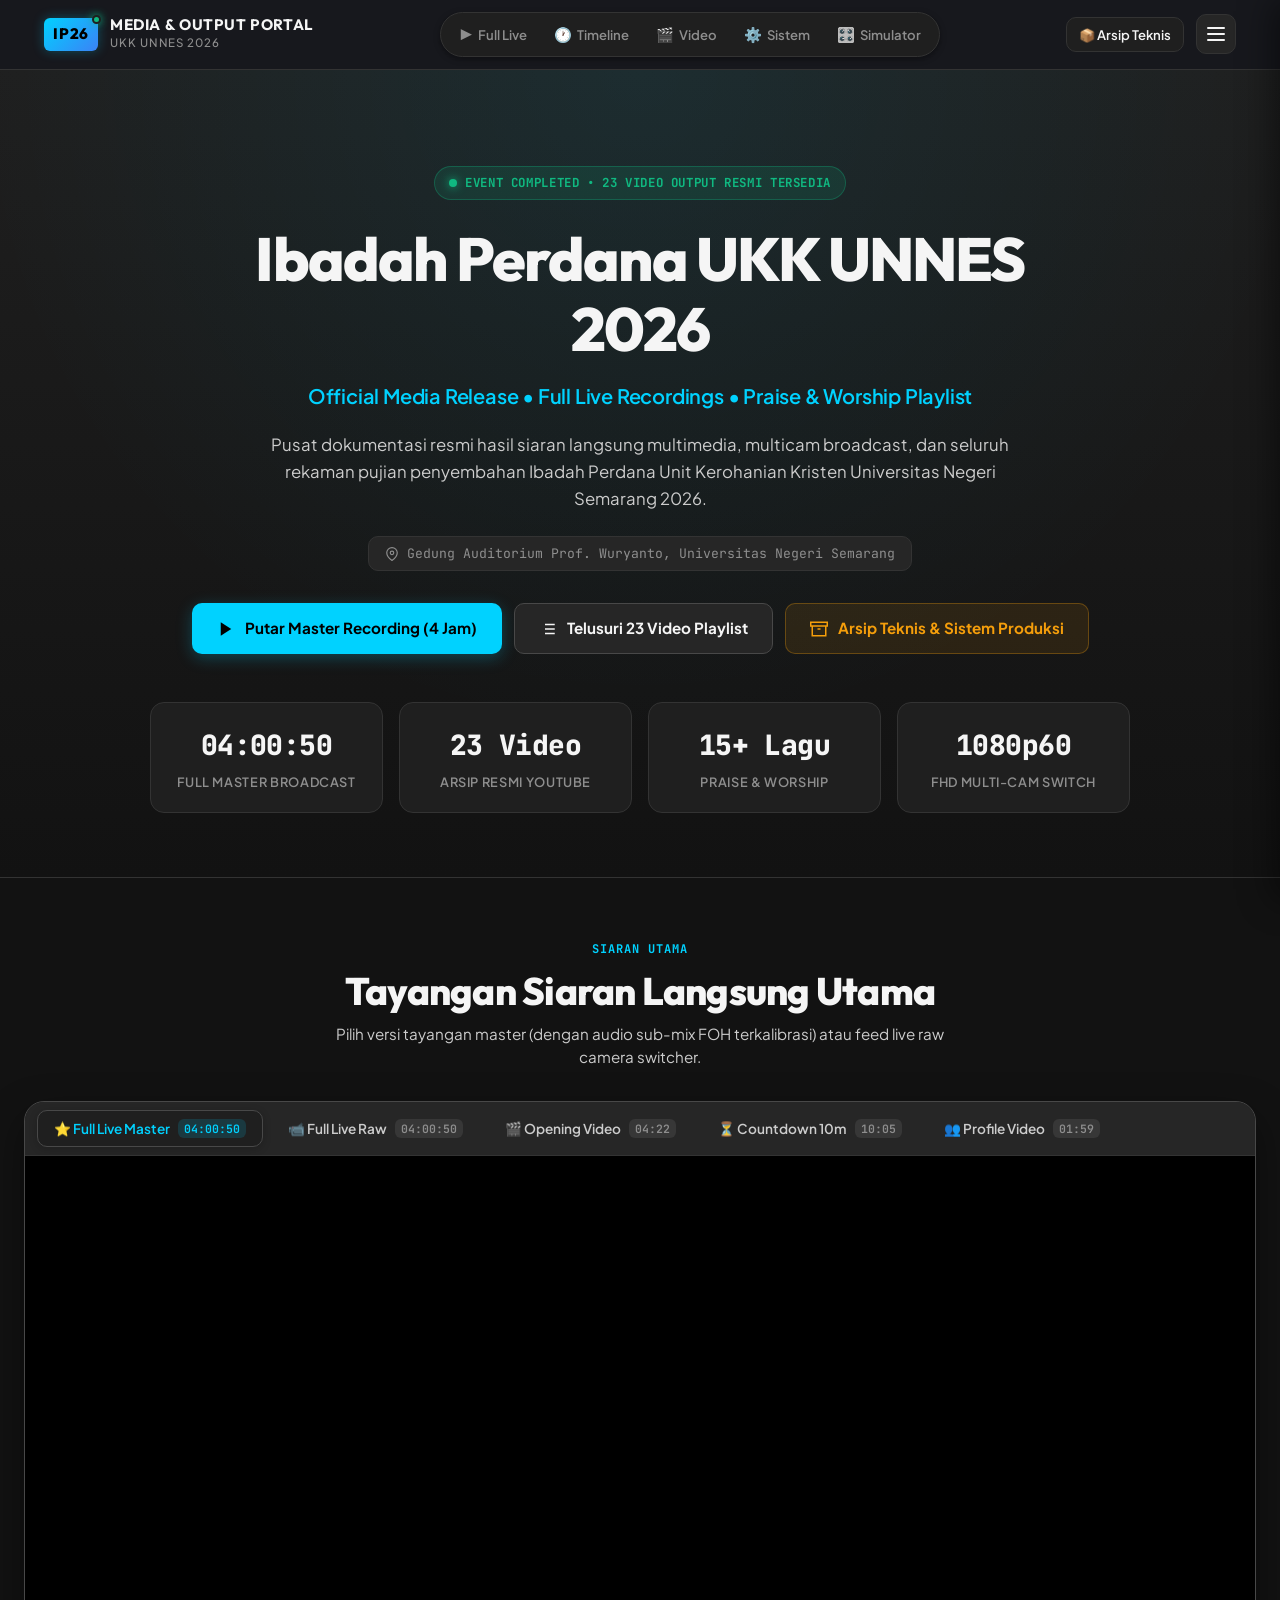
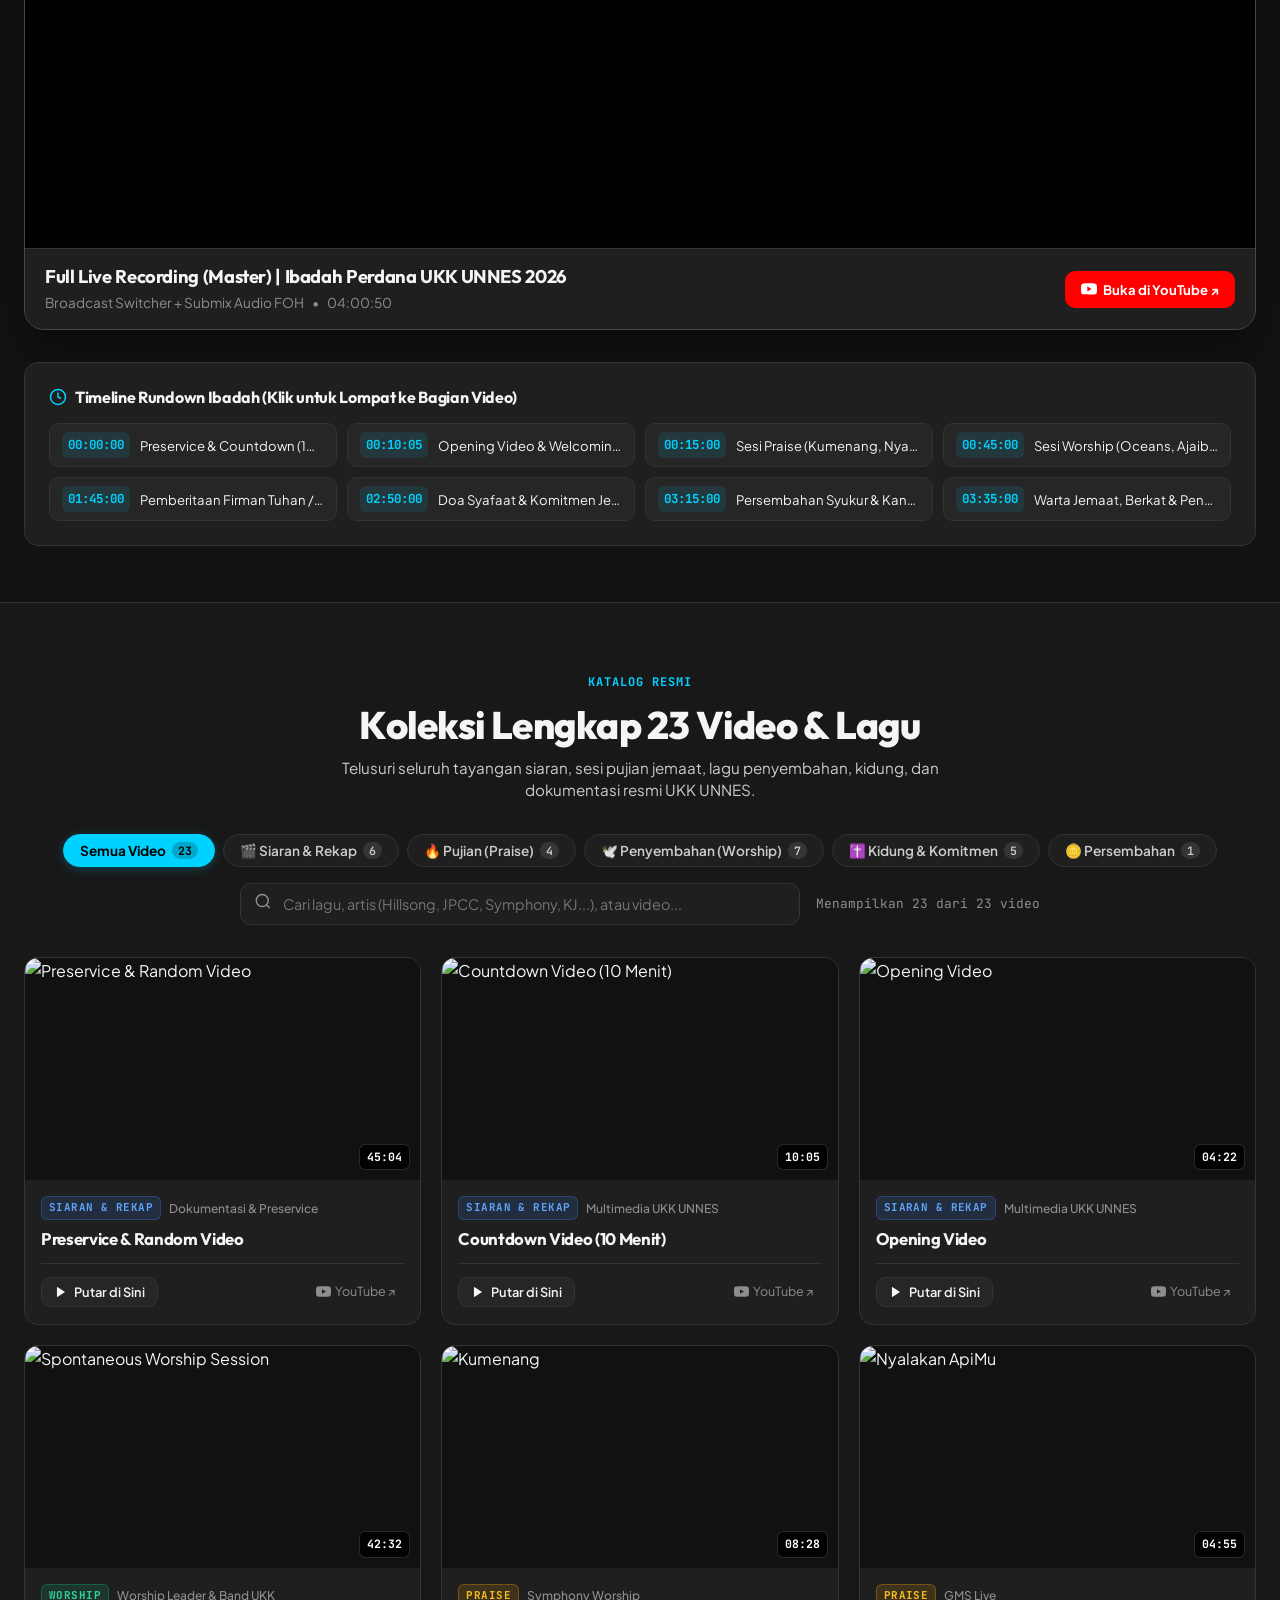
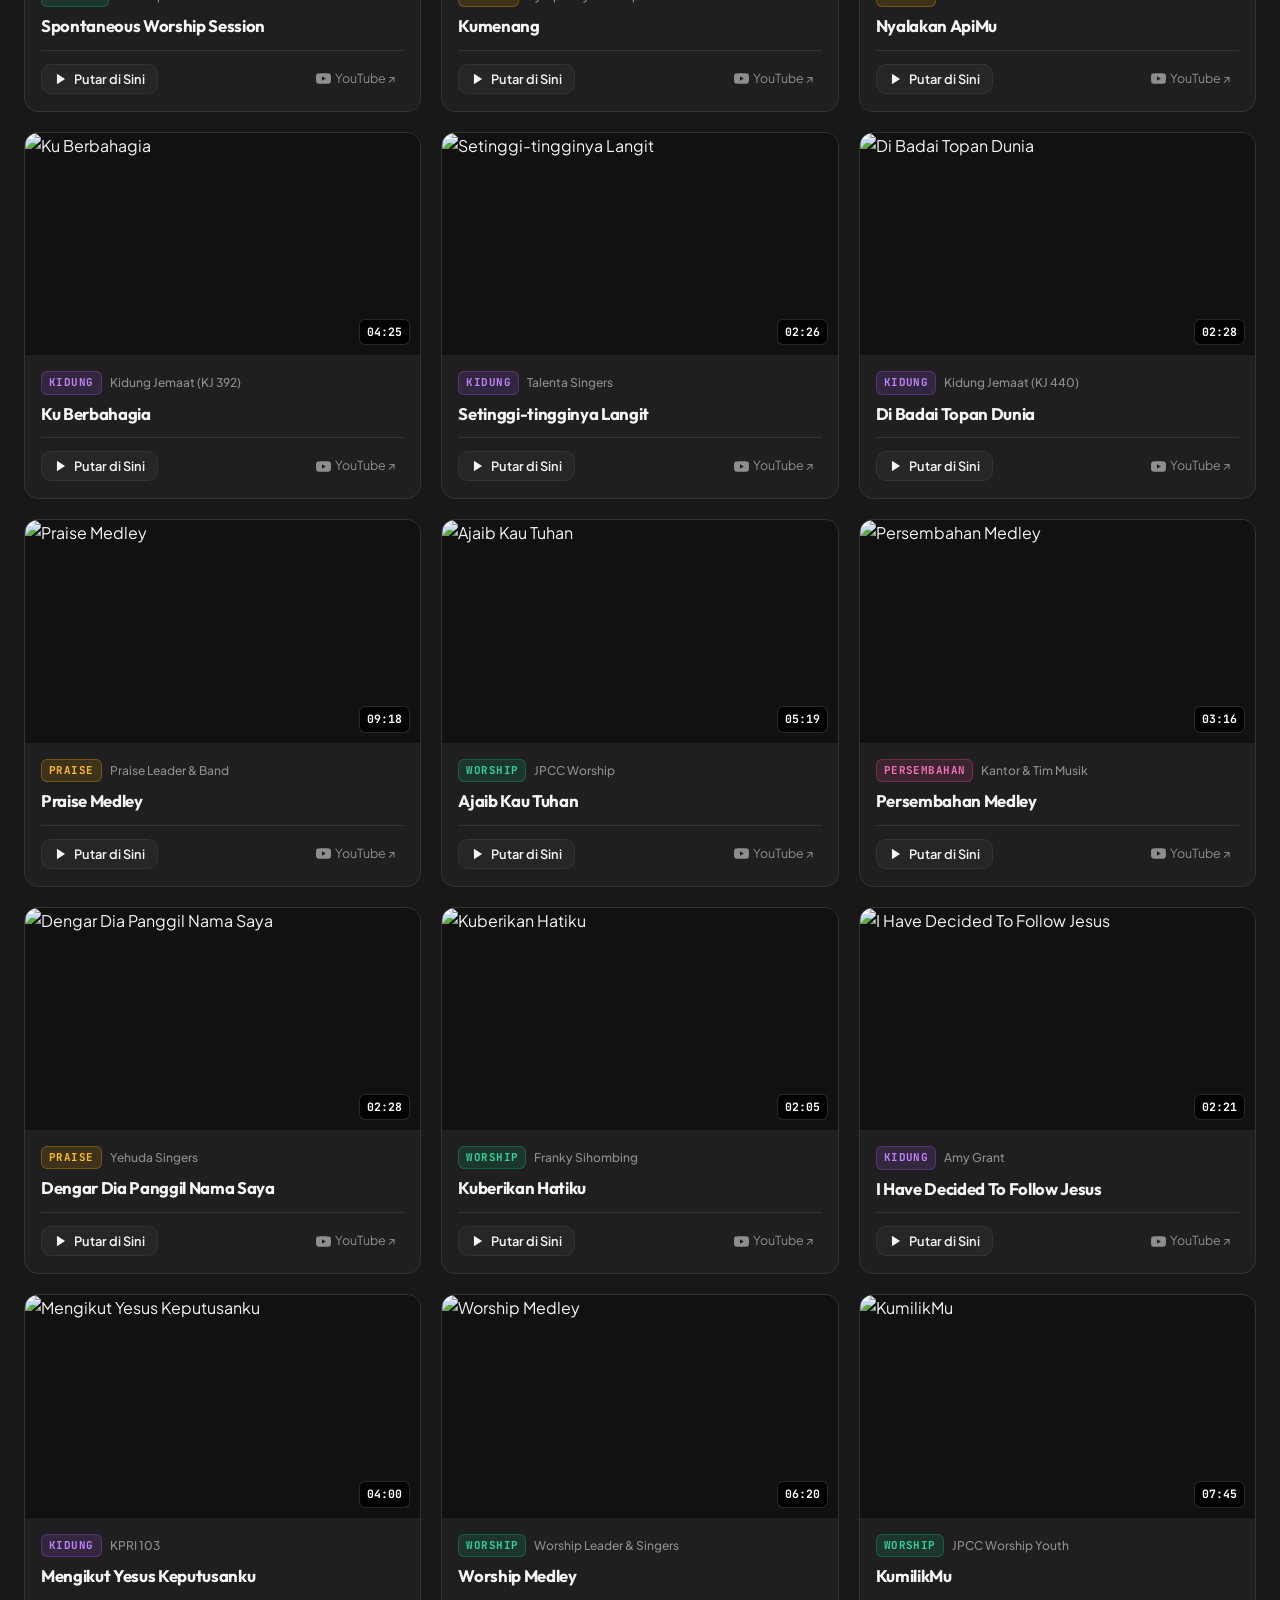
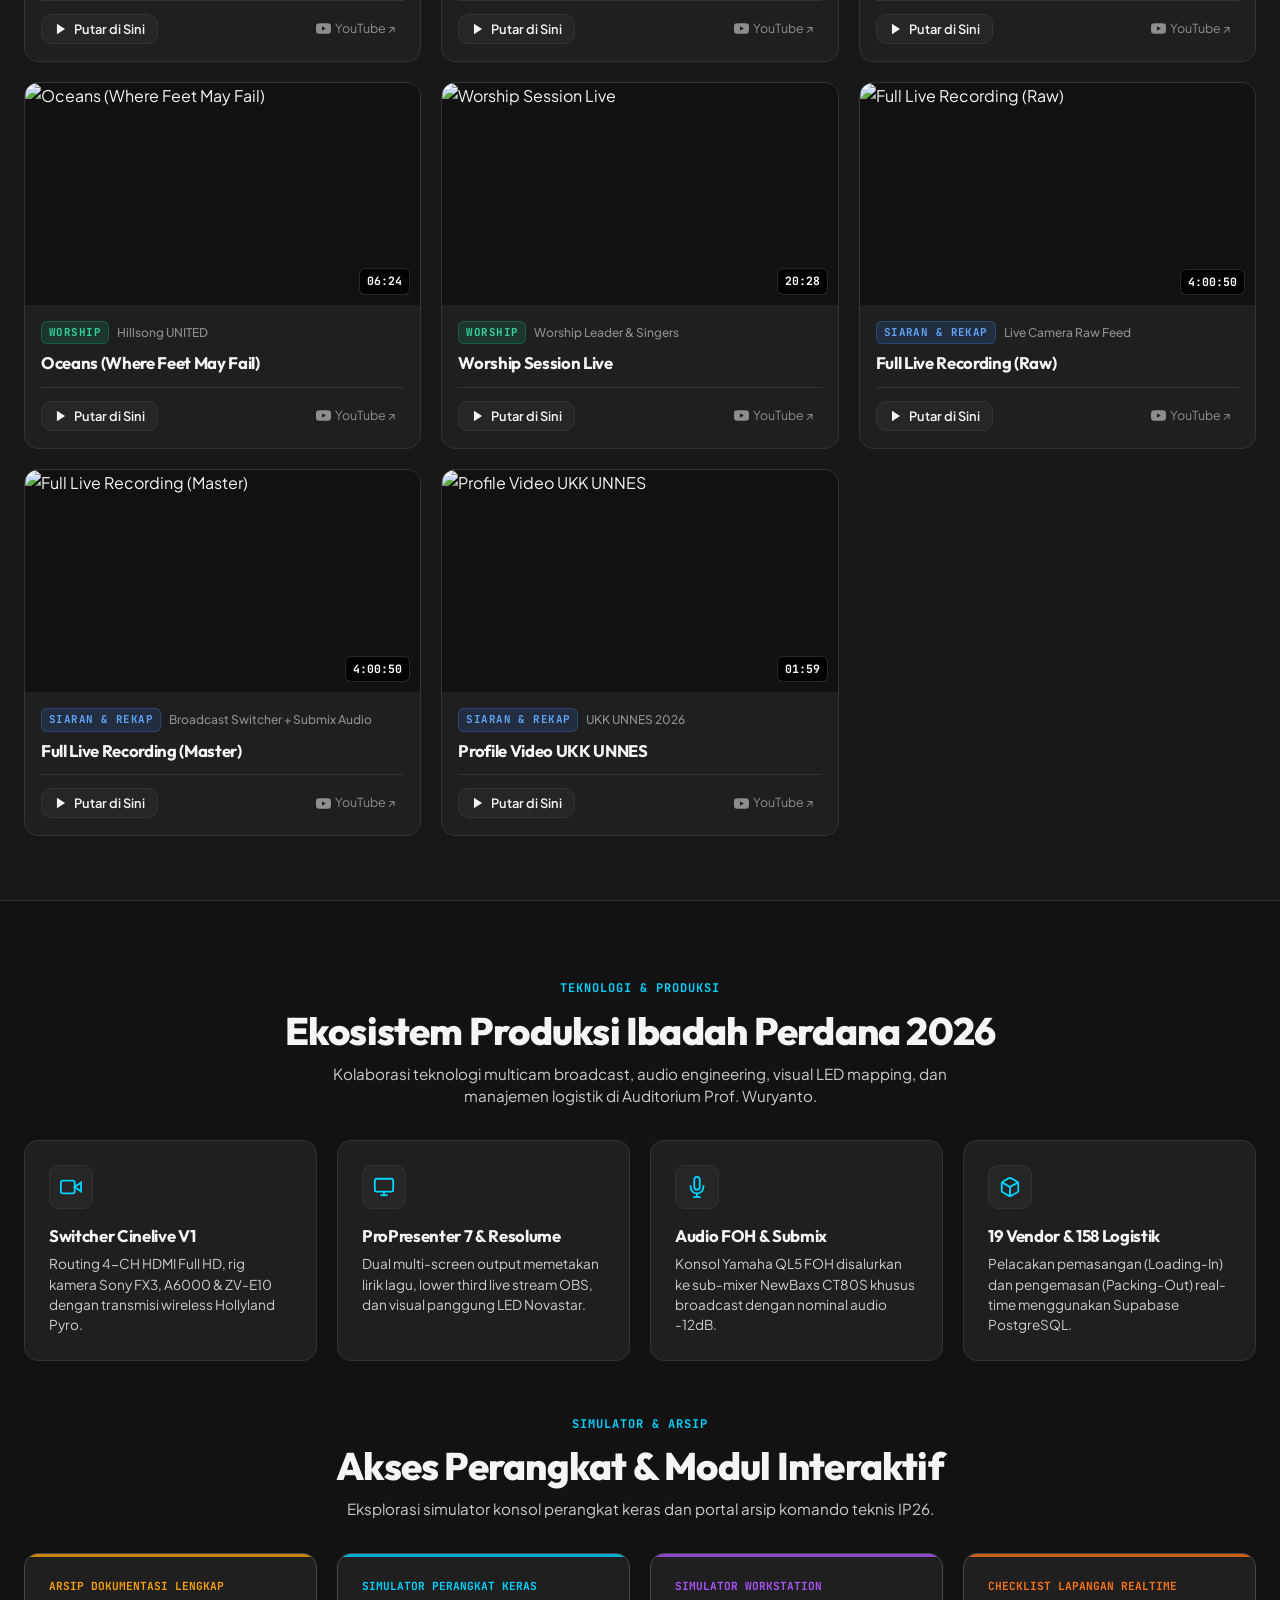
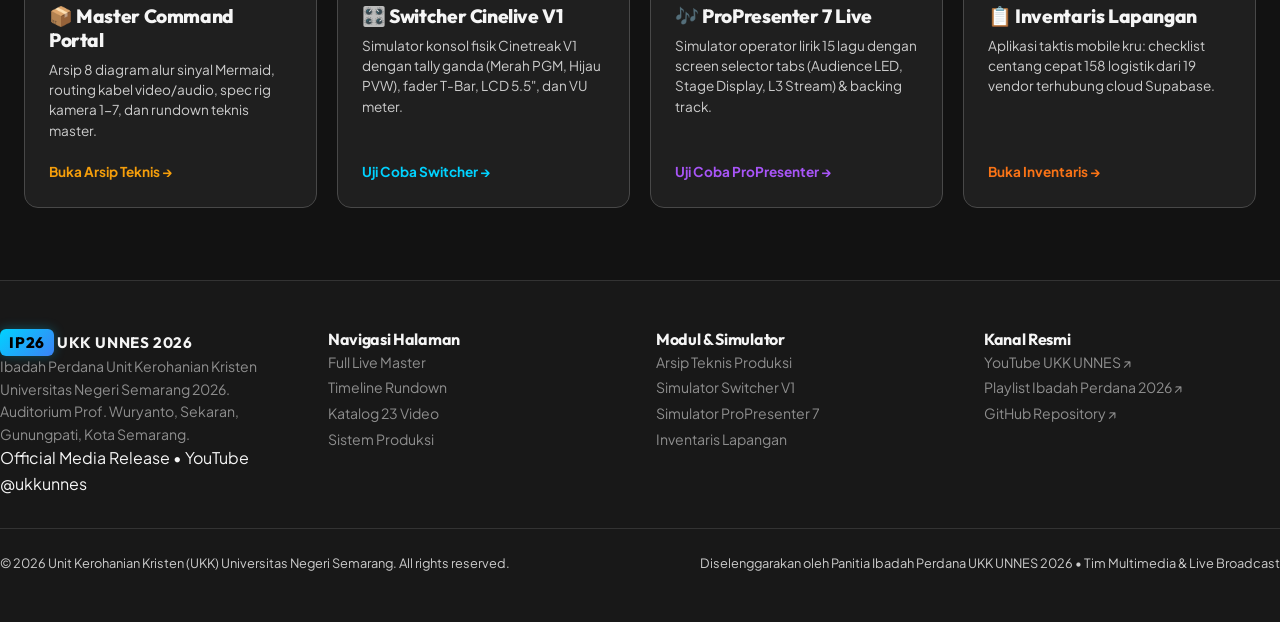
==== index.html @ 02fdfa3e "feat(media): add official media release landing page, archive the technical portal Restructure the s" ====
<!DOCTYPE html>
<html lang="id" data-theme="dark">
<head>
  <meta charset="UTF-8" />
  <meta name="viewport" content="width=device-width, initial-scale=1.0" />
  <title>Ibadah Perdana UKK UNNES 2026 — Official Media Release & Video Output</title>
  <meta name="description" content="Arsip video resmi, playlist rekaman ibadah langsung 4 jam, lagu pujian penyembahan, dan media dokumentasi Ibadah Perdana UKK UNNES 2026 di Auditorium Prof. Wuryanto." />
  <meta name="keywords" content="Ibadah Perdana, UKK UNNES 2026, Video Ibadah Perdana, Playlist UKK UNNES, Full Live Recording, Praise Worship, Auditorium UNNES, Cinetreak V1, Resolume Arena, ProPresenter" />
  <meta name="author" content="Tim Multimedia & Live Broadcast UKK UNNES 2026" />
  <meta name="robots" content="index, follow" />
  <link rel="canonical" href="https://zzdree.github.io/ip26-production/" />

  <!-- Open Graph / WhatsApp / Facebook -->
  <meta property="og:type" content="website" />
  <meta property="og:url" content="https://zzdree.github.io/ip26-production/" />
  <meta property="og:site_name" content="IP26 Media Release | UKK UNNES" />
  <meta property="og:title" content="Ibadah Perdana UKK UNNES 2026 — Official Media Release & Video Output" />
  <meta property="og:description" content="Tonton kembali seluruh tayangan siaran langsung 4 jam, playlist 23 video pujian penyembahan, dan dokumentasi multimedia Ibadah Perdana UKK UNNES 2026." />
  <meta property="og:locale" content="id_ID" />
  <meta property="og:image" content="https://i.ytimg.com/vi/gAigrossEBk/maxresdefault.jpg" />

  <!-- Twitter Card -->
  <meta name="twitter:card" content="summary_large_image" />
  <meta name="twitter:title" content="Ibadah Perdana UKK UNNES 2026 — Official Media Release" />
  <meta name="twitter:description" content="Rekaman live broadcast 4 jam & 23 video lagu pujian penyembahan di Auditorium Prof. Wuryanto UNNES." />
  <meta name="twitter:image" content="https://i.ytimg.com/vi/gAigrossEBk/maxresdefault.jpg" />

  <!-- Favicon / Web App Icon -->
  <link rel="icon" type="image/svg+xml" href="favicon.svg" />
  <link rel="alternate icon" href="data:image/svg+xml,<svg xmlns='http://www.w3.org/2000/svg' viewBox='0 0 64 64'><rect width='64' height='64' rx='16' fill='%23121212'/><circle cx='32' cy='32' r='14' fill='%2300d2ff'/><circle cx='48' cy='16' r='4' fill='%23ef4444'/></svg>" />

  <!-- Performance Preconnects -->
  <link rel="preconnect" href="https://fonts.googleapis.com" />
  <link rel="preconnect" href="https://fonts.gstatic.com" crossorigin />
  <link rel="dns-prefetch" href="https://i.ytimg.com" />
  <link rel="dns-prefetch" href="https://www.youtube-nocookie.com" />

  <!-- Google Fonts: Outfit (Display), Plus Jakarta Sans (Body), JetBrains Mono (Tech/Numbers) -->
  <link href="https://fonts.googleapis.com/css2?family=JetBrains+Mono:wght@400;500;600;700&family=Outfit:wght@400;500;600;700;800&family=Plus+Jakarta+Sans:ital,wght@0,300;0,400;0,500;0,600;0,700;1,400&display=swap" rel="stylesheet" />

  <!-- Stylesheets -->
  <link rel="stylesheet" href="style.css" />
  <link rel="stylesheet" href="landing.css" />

  <!-- JSON-LD Structured Data Schema -->
  <script type="application/ld+json">
  {
    "@context": "https://schema.org",
    "@type": "BroadcastEvent",
    "name": "Ibadah Perdana UKK UNNES 2026",
    "description": "Rekaman live broadcast dan playlist lagu pujian penyembahan Ibadah Perdana UKK UNNES 2026 di Auditorium Prof. Wuryanto UNNES.",
    "location": {
      "@type": "Place",
      "name": "Auditorium Prof. Wuryanto, Universitas Negeri Semarang",
      "address": {
        "@type": "PostalAddress",
        "addressLocality": "Semarang",
        "addressRegion": "Jawa Tengah",
        "addressCountry": "ID"
      }
    },
    "organizer": {
      "@type": "Organization",
      "name": "Unit Kerohanian Kristen (UKK) Universitas Negeri Semarang",
      "url": "https://www.youtube.com/@ukkunnes"
    },
    "video": {
      "@type": "VideoObject",
      "name": "Full Live Recording (Master) | Ibadah Perdana | UKK UNNES 2026",
      "description": "Siaran langsung master broadcast Ibadah Perdana UKK UNNES 2026 dengan sub-mix audio FOH terkalibrasi.",
      "thumbnailUrl": "https://i.ytimg.com/vi/gAigrossEBk/maxresdefault.jpg",
      "uploadDate": "2026-09-28T00:00:00+07:00",
      "duration": "PT4H00M50S",
      "embedUrl": "https://www.youtube-nocookie.com/embed/gAigrossEBk"
    }
  }
  </script>
</head>
<body class="landing-page">

  <!-- ========================================================================= -->
  <!-- 1. TOP HEADER & NAVIGATION BAR -->
  <!-- ========================================================================= -->
  <header class="desktop-header" id="desktop-header" role="banner">
    <div class="nav-container">
      <a href="archive.html" class="brand-logo" aria-label="Portal Media & Output UKK UNNES 2026">
        <div class="brand-badge-wrap">
          <span class="brand-badge">IP26</span>
          <span class="brand-live-dot" title="Official Media Release"></span>
        </div>
        <div class="brand-text">
          <span class="brand-title">MEDIA &amp; OUTPUT PORTAL</span>
          <span class="brand-sub">UKK UNNES 2026</span>
        </div>
      </a>

      <!-- In-Page Section Navigation (Desktop Quick Jump) -->
      <nav class="desktop-nav" aria-label="Navigasi Section Halaman">
        <div class="nav-links">
          <a href="#featured-live" class="nav-link"><span>▶️</span> Full Live</a>
          <a href="#timeline-cues" class="nav-link"><span>🕐</span> Timeline</a>
          <a href="#video-catalog" class="nav-link"><span>🎬</span> Video</a>
          <a href="#production-ecosystem" class="nav-link"><span>⚙️</span> Sistem</a>
          <a href="#simulators" class="nav-link"><span>🎛️</span> Simulator</a>
        </div>
      </nav>

      <nav class="nav-actions" aria-label="Navigasi Utama">
        <a href="archive.html" class="btn btn-secondary btn-sm" style="white-space:nowrap;">
          <span>📦 Arsip Teknis</span>
        </a>

        <button id="mobile-menu-toggle" class="mobile-menu-toggle-btn" aria-label="Buka Menu Navigasi" aria-expanded="false" aria-controls="mobile-nav-drawer" title="Menu Navigasi">
          <span class="hamburger-bar"></span>
          <span class="hamburger-bar"></span>
          <span class="hamburger-bar"></span>
        </button>
      </nav>
    </div>
  </header>

  <!-- ========================================================================= -->
  <!-- 2. HERO SECTION -->
  <!-- ========================================================================= -->
  <main id="main-content" role="main">
    <section class="media-hero" id="hero">
      <div class="media-hero-container">
        <div class="hero-status-pill">
          <span class="pulse-dot"></span>
          <span>EVENT COMPLETED &bull; 23 VIDEO OUTPUT RESMI TERSEDIA</span>
        </div>

        <h1 class="media-hero-title">Ibadah Perdana UKK UNNES 2026</h1>
        <div class="media-hero-subtitle">Official Media Release &bull; Full Live Recordings &bull; Praise &amp; Worship Playlist</div>

        <p class="media-hero-desc">
          Pusat dokumentasi resmi hasil siaran langsung multimedia, multicam broadcast, dan seluruh rekaman pujian penyembahan Ibadah Perdana Unit Kerohanian Kristen Universitas Negeri Semarang 2026.
        </p>

        <div class="hero-venue-tag">
          <svg width="14" height="14" viewBox="0 0 24 24" fill="none" stroke="currentColor" stroke-width="2"><path d="M21 10c0 7-9 13-9 13s-9-6-9-13a9 9 0 0 1 18 0z"></path><circle cx="12" cy="10" r="3"></circle></svg>
          <span>Gedung Auditorium Prof. Wuryanto, Universitas Negeri Semarang</span>
        </div>

        <div class="hero-actions">
          <a href="#featured-live" class="btn-hero btn-hero-primary">
            <svg width="18" height="18" viewBox="0 0 24 24" fill="currentColor"><polygon points="5 3 19 12 5 21 5 3"></polygon></svg>
            <span>Putar Master Recording (4 Jam)</span>
          </a>

          <a href="#video-catalog" class="btn-hero btn-hero-secondary">
            <svg width="18" height="18" viewBox="0 0 24 24" fill="none" stroke="currentColor" stroke-width="2"><line x1="8" y1="6" x2="21" y2="6"></line><line x1="8" y1="12" x2="21" y2="12"></line><line x1="8" y1="18" x2="21" y2="18"></line><line x1="3" y1="6" x2="3.01" y2="6"></line><line x1="3" y1="12" x2="3.01" y2="12"></line><line x1="3" y1="18" x2="3.01" y2="18"></line></svg>
            <span>Telusuri 23 Video Playlist</span>
          </a>

          <a href="archive.html" class="btn-hero btn-hero-archive">
            <svg width="18" height="18" viewBox="0 0 24 24" fill="none" stroke="currentColor" stroke-width="2"><polyline points="21 8 21 21 3 21 3 8"></polyline><rect x="1" y="3" width="22" height="5"></rect><line x1="10" y1="12" x2="14" y2="12"></line></svg>
            <span>Arsip Teknis &amp; Sistem Produksi</span>
          </a>
        </div>

        <!-- Metric Telemetry Cards -->
        <div class="stats-strip">
          <div class="stat-card">
            <div class="stat-val">04:00:50</div>
            <div class="stat-lbl">Full Master Broadcast</div>
          </div>
          <div class="stat-card">
            <div class="stat-val">23 Video</div>
            <div class="stat-lbl">Arsip Resmi YouTube</div>
          </div>
          <div class="stat-card">
            <div class="stat-val">15+ Lagu</div>
            <div class="stat-lbl">Praise &amp; Worship</div>
          </div>
          <div class="stat-card">
            <div class="stat-val">1080p60</div>
            <div class="stat-lbl">FHD Multi-Cam Switch</div>
          </div>
        </div>
      </div>
    </section>

    <!-- ========================================================================= -->
    <!-- 3. FEATURED MASTER LIVE PLAYER -->
    <!-- ========================================================================= -->
    <section class="section-featured" id="featured-live">
      <div class="section-container">
        <div class="section-head">
          <span class="section-tag">SIARAN UTAMA</span>
          <h2 class="section-title">Tayangan Siaran Langsung Utama</h2>
          <p class="section-desc">Pilih versi tayangan master (dengan audio sub-mix FOH terkalibrasi) atau feed live raw camera switcher.</p>
        </div>

        <div class="featured-player-card">
          <!-- Feed Tabs -->
          <div class="player-nav-tabs" role="tablist" aria-label="Pilihan Tayangan Video">
            <button
              type="button"
              class="player-tab active"
              data-video-id="gAigrossEBk"
              data-title="Full Live Recording (Master) | Ibadah Perdana UKK UNNES 2026"
              data-artist="Broadcast Switcher + Submix Audio FOH"
              data-duration="04:00:50"
              role="tab"
              aria-selected="true"
            >
              <span>⭐ Full Live Master</span>
              <span class="player-tab-duration">04:00:50</span>
            </button>

            <button
              type="button"
              class="player-tab"
              data-video-id="kHKQznFRbK8"
              data-title="Full Live Recording (Raw Feed) | Ibadah Perdana UKK UNNES 2026"
              data-artist="Live Camera Raw Feed"
              data-duration="04:00:50"
              role="tab"
              aria-selected="false"
            >
              <span>📹 Full Live Raw</span>
              <span class="player-tab-duration">04:00:50</span>
            </button>

            <button
              type="button"
              class="player-tab"
              data-video-id="dki1p25Sbf4"
              data-title="Opening Video | Ibadah Perdana UKK UNNES 2026"
              data-artist="Multimedia UKK UNNES"
              data-duration="04:22"
              role="tab"
              aria-selected="false"
            >
              <span>🎬 Opening Video</span>
              <span class="player-tab-duration">04:22</span>
            </button>

            <button
              type="button"
              class="player-tab"
              data-video-id="ZGkMfYlziZM"
              data-title="Countdown Video (10 Menit) | Ibadah Perdana UKK UNNES 2026"
              data-artist="Multimedia UKK UNNES"
              data-duration="10:05"
              role="tab"
              aria-selected="false"
            >
              <span>⏳ Countdown 10m</span>
              <span class="player-tab-duration">10:05</span>
            </button>

            <button
              type="button"
              class="player-tab"
              data-video-id="8dVElFzsCuM"
              data-title="Profile Video | UKK UNNES 2026"
              data-artist="UKK UNNES 2026"
              data-duration="01:59"
              role="tab"
              aria-selected="false"
            >
              <span>👥 Profile Video</span>
              <span class="player-tab-duration">01:59</span>
            </button>
          </div>

          <!-- Video Viewport -->
          <div class="player-viewport-wrap">
            <iframe
              id="featured-player-iframe"
              class="player-iframe"
              src="https://www.youtube-nocookie.com/embed/gAigrossEBk?rel=0"
              title="Full Live Recording (Master) | Ibadah Perdana UKK UNNES 2026"
              allow="accelerometer; autoplay; clipboard-write; encrypted-media; gyroscope; picture-in-picture; web-share"
              allowfullscreen
            ></iframe>
          </div>

          <!-- Meta Bar -->
          <div class="player-meta-bar">
            <div class="player-meta-left">
              <h3 id="player-active-title" class="player-active-title">Full Live Recording (Master) | Ibadah Perdana UKK UNNES 2026</h3>
              <div id="player-active-subtitle" class="player-active-subtitle">
                <span>Broadcast Switcher + Submix Audio FOH</span> &bull; <span>04:00:50</span>
              </div>
            </div>

            <a
              id="player-yt-link"
              href="https://www.youtube.com/watch?v=gAigrossEBk"
              target="_blank"
              rel="noopener noreferrer"
              class="player-yt-link"
            >
              <svg width="16" height="16" viewBox="0 0 24 24" fill="currentColor"><path d="M23.498 6.186a3.016 3.016 0 0 0-2.122-2.136C19.505 3.545 12 3.545 12 3.545s-7.505 0-9.377.505A3.017 3.017 0 0 0 .502 6.186C0 8.07 0 12 0 12s0 3.93.502 5.814a3.016 3.016 0 0 0 2.122 2.136c1.871.505 9.376.505 9.376.505s7.505 0 9.377-.505a3.015 3.015 0 0 0 2.122-2.136C24 15.93 24 12 24 12s0-3.93-.502-5.814zM9.545 15.568V8.432L15.818 12l-6.273 3.568z"/></svg>
              <span>Buka di YouTube ↗</span>
            </a>
          </div>
        </div>

        <!-- Rundown Timeline Markers Card -->
        <div class="rundown-cues-card" id="timeline-cues">
          <h3 class="rundown-cues-title">
            <svg width="18" height="18" viewBox="0 0 24 24" fill="none" stroke="var(--accent-cyan)" stroke-width="2"><circle cx="12" cy="12" r="10"></circle><polyline points="12 6 12 12 16 14"></polyline></svg>
            <span>Timeline Rundown Ibadah (Klik untuk Lompat ke Bagian Video)</span>
          </h3>

          <div class="rundown-cues-grid">
            <div class="cue-item" data-seconds="0">
              <span class="cue-time">00:00:00</span>
              <span class="cue-label">Preservice &amp; Countdown (10m)</span>
            </div>
            <div class="cue-item" data-seconds="605">
              <span class="cue-time">00:10:05</span>
              <span class="cue-label">Opening Video &amp; Welcoming MC</span>
            </div>
            <div class="cue-item" data-seconds="900">
              <span class="cue-time">00:15:00</span>
              <span class="cue-label">Sesi Praise (Kumenang, Nyalakan ApiMu)</span>
            </div>
            <div class="cue-item" data-seconds="2700">
              <span class="cue-time">00:45:00</span>
              <span class="cue-label">Sesi Worship (Oceans, Ajaib Kau Tuhan)</span>
            </div>
            <div class="cue-item" data-seconds="6300">
              <span class="cue-time">01:45:00</span>
              <span class="cue-label">Pemberitaan Firman Tuhan / Khotbah</span>
            </div>
            <div class="cue-item" data-seconds="10200">
              <span class="cue-time">02:50:00</span>
              <span class="cue-label">Doa Syafaat &amp; Komitmen Jemaat</span>
            </div>
            <div class="cue-item" data-seconds="11700">
              <span class="cue-time">03:15:00</span>
              <span class="cue-label">Persembahan Syukur &amp; Kantong</span>
            </div>
            <div class="cue-item" data-seconds="12900">
              <span class="cue-time">03:35:00</span>
              <span class="cue-label">Warta Jemaat, Berkat &amp; Penutup</span>
            </div>
          </div>
        </div>
      </div>
    </section>

    <!-- ========================================================================= -->
    <!-- 4. VIDEO CATALOG & INTERACTIVE SEARCH -->
    <!-- ========================================================================= -->
    <section class="section-catalog" id="video-catalog">
      <div class="section-container">
        <div class="section-head">
          <span class="section-tag">KATALOG RESMI</span>
          <h2 class="section-title">Koleksi Lengkap 23 Video &amp; Lagu</h2>
          <p class="section-desc">Telusuri seluruh tayangan siaran, sesi pujian jemaat, lagu penyembahan, kidung, dan dokumentasi resmi UKK UNNES.</p>
        </div>

        <!-- Filter & Search Toolbar -->
        <div class="catalog-toolbar">
          <div class="category-filter-pills" role="tablist" aria-label="Filter Kategori Video">
            <button type="button" class="filter-pill active" data-category="all">
              <span>Semua Video</span>
              <span class="filter-pill-count">23</span>
            </button>
            <button type="button" class="filter-pill" data-category="broadcast">
              <span>🎬 Siaran &amp; Rekap</span>
              <span class="filter-pill-count">6</span>
            </button>
            <button type="button" class="filter-pill" data-category="praise">
              <span>🔥 Pujian (Praise)</span>
              <span class="filter-pill-count">4</span>
            </button>
            <button type="button" class="filter-pill" data-category="worship">
              <span>🕊️ Penyembahan (Worship)</span>
              <span class="filter-pill-count">7</span>
            </button>
            <button type="button" class="filter-pill" data-category="hymn">
              <span>✝️ Kidung &amp; Komitmen</span>
              <span class="filter-pill-count">5</span>
            </button>
            <button type="button" class="filter-pill" data-category="persembahan">
              <span>🪙 Persembahan</span>
              <span class="filter-pill-count">1</span>
            </button>
          </div>

          <div class="catalog-search-wrap">
            <div class="search-input-box">
              <span class="search-icon-left" aria-hidden="true">
                <svg width="18" height="18" viewBox="0 0 24 24" fill="none" stroke="currentColor" stroke-width="2"><circle cx="11" cy="11" r="8"></circle><line x1="21" y1="21" x2="16.65" y2="16.65"></line></svg>
              </span>
              <input
                type="text"
                id="catalog-search-input"
                placeholder="Cari lagu, artis (Hillsong, JPCC, Symphony, KJ...), atau video..."
                aria-label="Cari video di playlist"
              />
              <button type="button" id="search-clear-btn" class="search-clear-btn" aria-label="Hapus kata kunci pencarian">
                <svg width="16" height="16" viewBox="0 0 24 24" fill="none" stroke="currentColor" stroke-width="2"><line x1="18" y1="6" x2="6" y2="18"></line><line x1="6" y1="6" x2="18" y2="18"></line></svg>
              </button>
            </div>
            <div id="search-count-badge" class="search-count-badge">Menampilkan 23 dari 23 video</div>
          </div>
        </div>

        <!-- Video Cards Grid -->
        <div id="video-catalog-grid" class="video-grid" role="region" aria-label="Daftar Kartu Video">
          <!-- Dynamically populated via landing.js -->
        </div>
      </div>
    </section>

    <!-- ========================================================================= -->
    <!-- 5. PRODUCTION ECOSYSTEM & SIMULATORS -->
    <!-- ========================================================================= -->
    <section class="section-ecosystem" id="production-ecosystem">
      <div class="section-container">
        <div class="section-head">
          <span class="section-tag">TEKNOLOGI &amp; PRODUKSI</span>
          <h2 class="section-title">Ekosistem Produksi Ibadah Perdana 2026</h2>
          <p class="section-desc">Kolaborasi teknologi multicam broadcast, audio engineering, visual LED mapping, dan manajemen logistik di Auditorium Prof. Wuryanto.</p>
        </div>

        <!-- 4 Pillars -->
        <div class="pillars-grid">
          <div class="pillar-card">
            <div class="pillar-icon-box">
              <svg width="22" height="22" viewBox="0 0 24 24" fill="none" stroke="currentColor" stroke-width="2"><polygon points="23 7 16 12 23 17 23 7"></polygon><rect x="1" y="5" width="15" height="14" rx="2" ry="2"></rect></svg>
            </div>
            <h3 class="pillar-title">Switcher Cinelive V1</h3>
            <p class="pillar-desc">Routing 4-CH HDMI Full HD, rig kamera Sony FX3, A6000 &amp; ZV-E10 dengan transmisi wireless Hollyland Pyro.</p>
          </div>

          <div class="pillar-card">
            <div class="pillar-icon-box">
              <svg width="22" height="22" viewBox="0 0 24 24" fill="none" stroke="currentColor" stroke-width="2"><rect x="2" y="3" width="20" height="14" rx="2" ry="2"></rect><line x1="8" y1="21" x2="16" y2="21"></line><line x1="12" y1="17" x2="12" y2="21"></line></svg>
            </div>
            <h3 class="pillar-title">ProPresenter 7 &amp; Resolume</h3>
            <p class="pillar-desc">Dual multi-screen output memetakan lirik lagu, lower third live stream OBS, dan visual panggung LED Novastar.</p>
          </div>

          <div class="pillar-card">
            <div class="pillar-icon-box">
              <svg width="22" height="22" viewBox="0 0 24 24" fill="none" stroke="currentColor" stroke-width="2"><path d="M12 1a3 3 0 0 0-3 3v8a3 3 0 0 0 6 0V4a3 3 0 0 0-3-3z"></path><path d="M19 10v2a7 7 0 0 1-14 0v-2"></path><line x1="12" y1="19" x2="12" y2="23"></line><line x1="8" y1="23" x2="16" y2="23"></line></svg>
            </div>
            <h3 class="pillar-title">Audio FOH &amp; Submix</h3>
            <p class="pillar-desc">Konsol Yamaha QL5 FOH disalurkan ke sub-mixer NewBaxs CT80S khusus broadcast dengan nominal audio -12dB.</p>
          </div>

          <div class="pillar-card">
            <div class="pillar-icon-box">
              <svg width="22" height="22" viewBox="0 0 24 24" fill="none" stroke="currentColor" stroke-width="2"><path d="M21 16V8a2 2 0 0 0-1-1.73l-7-4a2 2 0 0 0-2 0l-7 4A2 2 0 0 0 3 8v8a2 2 0 0 0 1 1.73l7 4a2 2 0 0 0 2 0l7-4A2 2 0 0 0 21 16z"></path><polyline points="3.27 6.96 12 12.01 20.73 6.96"></polyline><line x1="12" y1="22.08" x2="12" y2="12"></line></svg>
            </div>
            <h3 class="pillar-title">19 Vendor &amp; 158 Logistik</h3>
            <p class="pillar-desc">Pelacakan pemasangan (Loading-In) dan pengemasan (Packing-Out) real-time menggunakan Supabase PostgreSQL.</p>
          </div>
        </div>

        <!-- 4 Simulator & Archive Cards -->
        <div class="section-head" id="simulators" style="margin-top: 2rem;">
          <span class="section-tag">SIMULATOR &amp; ARSIP</span>
          <h2 class="section-title">Akses Perangkat &amp; Modul Interaktif</h2>
          <p class="section-desc">Eksplorasi simulator konsol perangkat keras dan portal arsip komando teknis IP26.</p>
        </div>

        <div class="simulators-grid">
          <a href="archive.html" class="sim-card" style="--sim-accent: var(--accent-amber);">
            <span class="sim-card-badge">ARSIP DOKUMENTASI LENGKAP</span>
            <h3 class="sim-card-title">📦 Master Command Portal</h3>
            <p class="sim-card-desc">Arsip 8 diagram alur sinyal Mermaid, routing kabel video/audio, spec rig kamera 1-7, dan rundown teknis master.</p>
            <span class="sim-card-action">Buka Arsip Teknis &rarr;</span>
          </a>

          <a href="switcher.html" class="sim-card" style="--sim-accent: #00d2ff;">
            <span class="sim-card-badge">SIMULATOR PERANGKAT KERAS</span>
            <h3 class="sim-card-title">🎛️ Switcher Cinelive V1</h3>
            <p class="sim-card-desc">Simulator konsol fisik Cinetreak V1 dengan tally ganda (Merah PGM, Hijau PVW), fader T-Bar, LCD 5.5", dan VU meter.</p>
            <span class="sim-card-action">Uji Coba Switcher &rarr;</span>
          </a>

          <a href="presenter.html" class="sim-card" style="--sim-accent: #a855f7;">
            <span class="sim-card-badge">SIMULATOR WORKSTATION</span>
            <h3 class="sim-card-title">🎶 ProPresenter 7 Live</h3>
            <p class="sim-card-desc">Simulator operator lirik 15 lagu dengan screen selector tabs (Audience LED, Stage Display, L3 Stream) &amp; backing track.</p>
            <span class="sim-card-action">Uji Coba ProPresenter &rarr;</span>
          </a>

          <a href="inventory.html" class="sim-card" style="--sim-accent: #f97316;">
            <span class="sim-card-badge">CHECKLIST LAPANGAN REALTIME</span>
            <h3 class="sim-card-title">📋 Inventaris Lapangan</h3>
            <p class="sim-card-desc">Aplikasi taktis mobile kru: checklist centang cepat 158 logistik dari 19 vendor terhubung cloud Supabase.</p>
            <span class="sim-card-action">Buka Inventaris &rarr;</span>
          </a>
        </div>
      </div>
    </section>
  </main>

  <!-- ========================================================================= -->
  <!-- 6. FOOTER -->
  <!-- ========================================================================= -->
  <footer class="site-footer">
    <div class="footer-container">
      <div class="footer-grid">
        <div class="footer-brand-col">
          <div class="footer-brand">
            <span class="brand-badge">IP26</span>
            <span class="brand-title">UKK UNNES 2026</span>
          </div>
          <p class="footer-desc">
            Ibadah Perdana Unit Kerohanian Kristen Universitas Negeri Semarang 2026.<br />
            Auditorium Prof. Wuryanto, Sekaran, Gunungpati, Kota Semarang.
          </p>
          <div class="footer-meta-pill">
            <span>Official Media Release &bull; YouTube @ukkunnes</span>
          </div>
        </div>

        <div class="footer-links-col">
          <h4 class="footer-col-title">Navigasi Halaman</h4>
          <ul class="footer-links">
            <li><a href="#featured-live">Full Live Master</a></li>
            <li><a href="#timeline-cues">Timeline Rundown</a></li>
            <li><a href="#video-catalog">Katalog 23 Video</a></li>
            <li><a href="#production-ecosystem">Sistem Produksi</a></li>
          </ul>
        </div>

        <div class="footer-links-col">
          <h4 class="footer-col-title">Modul &amp; Simulator</h4>
          <ul class="footer-links">
            <li><a href="archive.html">Arsip Teknis Produksi</a></li>
            <li><a href="switcher.html">Simulator Switcher V1</a></li>
            <li><a href="presenter.html">Simulator ProPresenter 7</a></li>
            <li><a href="inventory.html">Inventaris Lapangan</a></li>
          </ul>
        </div>

        <div class="footer-links-col">
          <h4 class="footer-col-title">Kanal Resmi</h4>
          <ul class="footer-links">
            <li><a href="https://www.youtube.com/@ukkunnes" target="_blank" rel="noopener noreferrer">YouTube UKK UNNES ↗</a></li>
            <li><a href="https://www.youtube.com/playlist?list=PLEVOqIQGdsZw" target="_blank" rel="noopener noreferrer">Playlist Ibadah Perdana 2026 ↗</a></li>
            <li><a href="https://github.com/zzdree/ip26-production" target="_blank" rel="noopener noreferrer">GitHub Repository ↗</a></li>
          </ul>
        </div>
      </div>

      <div class="footer-bottom">
        <p class="copyright">&copy; 2026 Unit Kerohanian Kristen (UKK) Universitas Negeri Semarang. All rights reserved.</p>
        <p class="confidential-badge">Diselenggarakan oleh Panitia Ibadah Perdana UKK UNNES 2026 &bull; Tim Multimedia &amp; Live Broadcast</p>
      </div>
    </div>
  </footer>

  <!-- ========================================================================= -->
  <!-- 7. MOBILE BOTTOM DOCK -->
  <!-- ========================================================================= -->
  <nav class="mobile-bottom-dock" aria-label="Mobile Navigation">
    <div class="dock-container">
      <a href="index.html" class="dock-item active" aria-label="Halaman Utama">
        <span class="dock-icon">🏠</span>
        <span class="dock-label">Home</span>
      </a>
      <a href="#video-catalog" class="dock-item" aria-label="Koleksi Video">
        <span class="dock-icon">🎬</span>
        <span class="dock-label">Videos</span>
      </a>
      <a href="archive.html" class="dock-item" aria-label="Arsip Teknis">
        <span class="dock-icon">📦</span>
        <span class="dock-label">Arsip</span>
      </a>
      <button type="button" class="dock-item" id="dock-menu-btn" onclick="document.getElementById('mobile-menu-toggle')?.click()" aria-label="Menu Lengkap">
        <span class="dock-icon">☰</span>
        <span class="dock-label">Menu</span>
      </button>
    </div>
  </nav>

  <!-- ========================================================================= -->
  <!-- 8. MOBILE NAVIGATION DRAWER & BACKDROP -->
  <!-- ========================================================================= -->
  <div id="mobile-drawer-backdrop" class="mobile-drawer-backdrop" aria-hidden="true"></div>
  <aside id="mobile-nav-drawer" class="mobile-nav-drawer" aria-label="Menu Navigasi Mobile" aria-hidden="true">
    <div class="drawer-header">
      <div class="drawer-brand">
        <span class="brand-badge">IP26</span>
        <div class="drawer-brand-text">
          <span class="drawer-title">MEDIA &amp; OUTPUT</span>
          <span class="drawer-sub">MENU UTAMA</span>
        </div>
      </div>
      <button id="drawer-close-btn" class="drawer-close-btn" aria-label="Tutup Menu Navigasi">&times;</button>
    </div>

    <div class="drawer-content">
      <div class="drawer-section-label">MODUL &amp; HALAMAN</div>
            <ul class="drawer-nav-list">
        <li>
          <a href="index.html" class="drawer-nav-link active">
            <span class="drawer-link-icon">🏠</span>
            <div class="drawer-link-text">
              <strong>Home</strong>
              <small>Hasil Siaran &amp; Playlist Video</small>
            </div>
          </a>
        </li>
        <li>
          <a href="archive.html" class="drawer-nav-link">
            <span class="drawer-link-icon">📦</span>
            <div class="drawer-link-text">
              <strong>Archive</strong>
              <small>Arsip Teknis &amp; Sistem Produksi</small>
            </div>
          </a>
        </li>
        <li>
          <a href="inventory.html" class="drawer-nav-link">
            <span class="drawer-link-icon">📋</span>
            <div class="drawer-link-text">
              <strong>Inventory</strong>
              <small>Checklist Lapangan 19 Vendor</small>
            </div>
          </a>
        </li>
        <li>
          <a href="switcher.html" class="drawer-nav-link">
            <span class="drawer-link-icon">🎛️</span>
            <div class="drawer-link-text">
              <strong>Switcher</strong>
              <small>Simulator Cinelive V1 Desktop</small>
            </div>
          </a>
        </li>
        <li>
          <a href="presenter.html" class="drawer-nav-link">
            <span class="drawer-link-icon">🎶</span>
            <div class="drawer-link-text">
              <strong>Presenter</strong>
              <small>Simulator ProPresenter 7</small>
            </div>
          </a>
        </li>
      </ul>
    </div>
  </aside>

  <!-- Playlist Data & Script -->
  <script src="data/playlist.js"></script>
  <script src="landing.js"></script>
</body>
</html>
---- style.css ----
/* ==========================================================================
   IP26 PRODUCTION PORTAL — MASTER STYLESHEET
   Design Language: Utilitarian Broadcast Command (Dual Theme: Dark Slate & Warm Linen)
   ========================================================================== */

/* --------------------------------------------------------------------------
   1. CSS CUSTOM PROPERTIES & DESIGN TOKENS
   -------------------------------------------------------------------------- */
:root {
  /* Fonts */
  --font-display: 'Outfit', -apple-system, BlinkMacSystemFont, sans-serif;
  --font-body: 'Plus Jakarta Sans', -apple-system, BlinkMacSystemFont, sans-serif;
  --font-mono: 'JetBrains Mono', monospace;

  /* Spacing Scale */
  --space-1: 0.25rem;
  --space-2: 0.5rem;
  --space-3: 0.75rem;
  --space-4: 1rem;
  --space-5: 1.25rem;
  --space-6: 1.5rem;
  --space-8: 2rem;
  --space-10: 2.5rem;
  --space-12: 3rem;
  --space-16: 4rem;

  /* Radii */
  --radius-sm: 6px;
  --radius-md: 10px;
  --radius-lg: 14px;
  --radius-xl: 20px;
  --radius-full: 9999px;

  /* Transitions */
  --transition-fast: 150ms ease;
  --transition-normal: 250ms cubic-bezier(0.16, 1, 0.3, 1);
  --transition-slow: 400ms cubic-bezier(0.16, 1, 0.3, 1);

  /* Layout */
  --max-width: 1240px;
  --header-height: 70px;
  --dock-height: 68px;

  /* Default Permanent Dark Theme Color Palette (Pure Neutral Grey / OLED Dark) */
  --bg-primary: #121212;
  --bg-secondary: #181818;
  --bg-surface: #1f1f1f;
  --bg-surface-elevated: #262626;
  --bg-surface-hover: #303030;

  --border-subtle: #333333;
  --border-strong: #484848;
  --border-focus: #00d2ff;

  --text-primary: #f5f5f5;
  --text-secondary: #cccccc;
  --text-muted: #8e8e8e;
  --text-inverse: #121212;

  --accent-cyan: #00d2ff;
  --accent-cyan-subtle: rgba(0, 210, 255, 0.12);
  --accent-cyan-glow: rgba(0, 210, 255, 0.25);

  --accent-blue: #3b82f6;
  --accent-purple: #a855f7;
  --accent-amber: #f59e0b;
  --accent-amber-subtle: rgba(245, 158, 11, 0.15);
  --accent-emerald: #10b981;
  --accent-emerald-subtle: rgba(16, 185, 129, 0.15);

  --shadow-sm: 0 2px 6px rgba(0, 0, 0, 0.35);
  --shadow-md: 0 6px 16px rgba(0, 0, 0, 0.45);
  --shadow-lg: 0 12px 32px rgba(0, 0, 0, 0.6);
  --shadow-glow: 0 0 24px rgba(0, 210, 255, 0.15);

  --grid-line-color: rgba(255, 255, 255, 0.04);
}

/* --------------------------------------------------------------------------
   A. DARK THEME PALETTE (Pure Neutral Grey)
   -------------------------------------------------------------------------- */
[data-theme="dark"] {
  --bg-primary: #121212;
  --bg-secondary: #181818;
  --bg-surface: #1f1f1f;
  --bg-surface-elevated: #262626;
  --bg-surface-hover: #303030;

  --border-subtle: #333333;
  --border-strong: #484848;
  --border-focus: #00d2ff;

  --text-primary: #f5f5f5;
  --text-secondary: #cccccc;
  --text-muted: #8e8e8e;
  --text-inverse: #121212;

  --accent-cyan: #00d2ff;
  --accent-cyan-subtle: rgba(0, 210, 255, 0.12);
  --accent-cyan-glow: rgba(0, 210, 255, 0.25);

  --accent-blue: #3b82f6;
  --accent-purple: #a855f7;
  --accent-amber: #f59e0b;
  --accent-amber-subtle: rgba(245, 158, 11, 0.15);
  --accent-emerald: #10b981;
  --accent-emerald-subtle: rgba(16, 185, 129, 0.15);

  --shadow-sm: 0 2px 6px rgba(0, 0, 0, 0.35);
  --shadow-md: 0 6px 16px rgba(0, 0, 0, 0.45);
  --shadow-lg: 0 12px 32px rgba(0, 0, 0, 0.6);
  --shadow-glow: 0 0 24px rgba(0, 210, 255, 0.15);

  --grid-line-color: rgba(255, 255, 255, 0.04);
}

/* --------------------------------------------------------------------------
   2. RESET & BASE STYLES
   -------------------------------------------------------------------------- */
*, *::before, *::after {
  box-sizing: border-box;
  margin: 0;
  padding: 0;
}

/* Universal Focus Ring Reset: Eliminates sticky outlines after mouse clicks */
*:focus:not(:focus-visible) {
  outline: none !important;
}

*:focus-visible {
  outline: 2px solid var(--accent-cyan) !important;
  outline-offset: 2px !important;
}

html {
  scroll-behavior: smooth;
  scroll-padding-top: calc(var(--header-height) + 16px);
  font-size: 16px;
  -webkit-text-size-adjust: 100%;
}

body {
  font-family: var(--font-body);
  background-color: var(--bg-primary);
  color: var(--text-primary);
  line-height: 1.6;
  overflow-x: hidden;
  transition: background-color var(--transition-normal), color var(--transition-normal);
  padding-bottom: 0;
}

/* Base Headings */
h1, h2, h3, h4, h5, h6 {
  font-family: var(--font-display);
  font-weight: 700;
  line-height: 1.25;
  color: var(--text-primary);
  letter-spacing: -0.02em;
}

p {
  color: var(--text-secondary);
}

a {
  color: var(--accent-cyan);
  text-decoration: none;
  transition: color var(--transition-fast);
}

a:hover {
  color: var(--accent-blue);
}

ul {
  list-style: none;
}

code {
  font-family: var(--font-mono);
  font-size: 0.85em;
  background: var(--bg-surface-elevated);
  padding: 2px 6px;
  border-radius: 4px;
  border: 1px solid var(--border-subtle);
  color: var(--accent-cyan);
}

/* Global Container */
.container {
  width: 100%;
  max-width: var(--max-width);
  margin-left: auto;
  margin-right: auto;
  padding-left: var(--space-6);
  padding-right: var(--space-6);
}

/* Utility Helpers */
.mt-4 { margin-top: var(--space-4); }
.mt-5 { margin-top: var(--space-6); }
.mb-3 { margin-bottom: var(--space-3); }

/* Text Gradient Accent */
.text-gradient {
  background: linear-gradient(135deg, var(--text-primary) 30%, var(--accent-cyan) 100%);
  -webkit-background-clip: text;
  -webkit-text-fill-color: transparent;
}

/* Accessibility Skip Link */
.skip-link {
  position: absolute;
  top: -100px;
  left: 1.5rem;
  background: var(--accent-cyan);
  color: #000;
  padding: 10px 18px;
  border-radius: var(--radius-md);
  font-weight: 700;
  font-size: 0.88rem;
  z-index: 9999;
  box-shadow: var(--shadow-lg);
  transition: top 0.2s cubic-bezier(0.16, 1, 0.3, 1);
  text-decoration: none;
}

.skip-link:focus {
  top: 1.5rem;
}

/* --------------------------------------------------------------------------
   3. DESKTOP TOP HEADER & NAVIGATION
   -------------------------------------------------------------------------- */
.desktop-header {
  position: sticky;
  top: 0;
  z-index: 1000;
  background: rgba(24, 26, 31, 0.88);
  backdrop-filter: blur(16px);
  -webkit-backdrop-filter: blur(16px);
  border-bottom: 1px solid var(--border-subtle);
  height: var(--header-height);
  display: flex;
  align-items: center;
  transition: background-color var(--transition-normal), border-color var(--transition-normal);
}

/* Scroll Progress Bar */
.scroll-progress-bar {
  position: absolute;
  top: 0;
  left: 0;
  height: 3px;
  width: 0%;
  background: linear-gradient(90deg, var(--accent-cyan), var(--accent-blue), var(--accent-emerald));
  z-index: 1001;
  transition: width 0.05s linear;
}

.nav-container {
  display: flex;
  align-items: center;
  justify-content: space-between;
  width: 100%;
  max-width: var(--max-width);
  margin: 0 auto;
  padding: 0 var(--space-6);
  gap: var(--space-4);
}

.brand-logo {
  display: flex;
  align-items: center;
  gap: var(--space-3);
  text-decoration: none;
  flex-shrink: 0;
}

.brand-badge-wrap {
  position: relative;
  display: inline-flex;
  align-items: center;
}

.brand-badge {
  font-family: var(--font-display);
  font-weight: 800;
  font-size: 0.95rem;
  background: linear-gradient(135deg, var(--accent-cyan), var(--accent-blue));
  color: #000;
  padding: 4px 9px;
  border-radius: var(--radius-sm);
  letter-spacing: 0.05em;
  box-shadow: 0 0 12px rgba(0, 210, 255, 0.3);
}

.brand-live-dot {
  position: absolute;
  top: -3px;
  right: -3px;
  width: 9px;
  height: 9px;
  border-radius: 50%;
  background: #10b981;
  border: 2px solid var(--bg-surface);
  box-shadow: 0 0 8px #10b981;
  animation: pulse-ring-green 2s infinite;
}

.brand-text {
  display: flex;
  flex-direction: column;
}

.brand-title {
  font-family: var(--font-display);
  font-weight: 700;
  font-size: 0.95rem;
  color: var(--text-primary);
  letter-spacing: 0.04em;
  line-height: 1.1;
}

.brand-sub {
  font-size: 0.72rem;
  color: var(--text-muted);
  font-weight: 500;
  letter-spacing: 0.08em;
}

.desktop-nav {
  display: flex;
  align-items: center;
}

.nav-links {
  display: flex;
  gap: 3px;
  align-items: center;
  background: var(--bg-surface);
  padding: 4px 6px;
  border-radius: var(--radius-full);
  border: 1px solid var(--border-subtle);
  box-shadow: var(--shadow-sm);
}

.nav-link {
  display: inline-flex;
  align-items: center;
  gap: 5px;
  font-size: 0.82rem;
  font-weight: 600;
  color: var(--text-muted);
  padding: 6px 12px;
  border-radius: var(--radius-full);
  transition: all var(--transition-fast);
  text-decoration: none;
  white-space: nowrap;
}

.nav-link span {
  font-size: 0.9rem;
}

.nav-link:hover {
  color: var(--text-primary);
  background-color: var(--bg-surface-hover);
}

.nav-link.active {
  color: var(--accent-cyan);
  background-color: var(--accent-cyan-subtle);
  border: 1px solid rgba(0, 210, 255, 0.35);
  box-shadow: 0 0 12px rgba(0, 210, 255, 0.15);
}

.nav-actions {
  display: flex;
  align-items: center;
  gap: var(--space-3);
  flex-shrink: 0;
}

/* Theme Toggle Button */
.theme-toggle-btn {
  display: none !important;
}

.theme-toggle-btn:hover {
  border-color: var(--border-strong);
  background: var(--bg-surface-hover);
  transform: translateY(-1px);
}

.nav-actions .nav-cta-btn {
  display: none !important;
}

.desktop-header.header-fluid .nav-container {
  max-width: 100%;
  padding: 0 var(--space-6);
}

.nav-cta-btn .btn-icon {
  font-size: 0.95rem;
  line-height: 1;
}

[data-theme="dark"] .light-icon { display: none; }
[data-theme="dark"] .dark-icon { display: inline-block; }
/* Buttons */
.btn {
  display: inline-flex;
  align-items: center;
  justify-content: center;
  gap: var(--space-2);
  padding: 10px 18px;
  font-family: var(--font-body);
  font-size: 0.9rem;
  font-weight: 600;
  border-radius: var(--radius-md);
  border: 1px solid transparent;
  cursor: pointer;
  transition: all var(--transition-normal);
  text-decoration: none;
  white-space: nowrap;
}

.btn-primary {
  background: var(--accent-cyan);
  color: #000;
}

.btn-primary:hover {
  background: #38e1ff;
  box-shadow: var(--shadow-glow);
  transform: translateY(-1px);
}

.btn-secondary {
  background: var(--bg-surface);
  color: var(--text-primary);
  border: 1px solid var(--border-subtle);
}

.btn-secondary:hover {
  background: var(--bg-surface-elevated);
  border-color: var(--border-strong);
  transform: translateY(-1px);
}

.btn-sm {
  padding: 6px 12px;
  font-size: 0.82rem;
}

/* --------------------------------------------------------------------------
   4. HERO SECTION
   -------------------------------------------------------------------------- */
.hero-section {
  position: relative;
  padding: var(--space-16) 0 var(--space-12);
  overflow: hidden;
  border-bottom: 1px solid var(--border-subtle);
}

.hero-bg-grid {
  position: absolute;
  top: 0;
  left: 0;
  width: 100%;
  height: 100%;
  background-size: 32px 32px;
  background-image: 
    linear-gradient(to right, var(--grid-line-color) 1px, transparent 1px),
    linear-gradient(to bottom, var(--grid-line-color) 1px, transparent 1px);
  pointer-events: none;
  z-index: 0;
}

.hero-ambient-canvas {
  position: absolute;
  top: 0;
  left: 0;
  width: 100%;
  height: 100%;
  pointer-events: none;
  z-index: 0;
  opacity: 0.75;
}

.hero-content {
  position: relative;
  z-index: 1;
  text-align: center;
  max-width: 960px;
  margin: 0 auto;
}

.hero-badges {
  display: flex;
  justify-content: center;
  flex-wrap: wrap;
  gap: var(--space-2);
  margin-bottom: var(--space-4);
}

.badge {
  display: inline-flex;
  align-items: center;
  gap: 6px;
  font-family: var(--font-mono);
  font-size: 0.75rem;
  font-weight: 600;
  padding: 4px 10px;
  border-radius: var(--radius-full);
  text-transform: uppercase;
  letter-spacing: 0.05em;
}

.badge-cyan {
  background: var(--accent-cyan-subtle);
  color: var(--accent-cyan);
  border: 1px solid transparent;
}

.badge-blue {
  background: rgba(59, 130, 246, 0.15);
  color: #60a5fa;
  border: 1px solid transparent;
}

.badge-purple {
  background: rgba(168, 85, 247, 0.15);
  color: #c084fc;
  border: 1px solid transparent;
}

.badge-emerald {
  background: var(--accent-emerald-subtle);
  color: var(--accent-emerald);
  border: 1px solid transparent;
}

.badge-amber {
  background: var(--accent-amber-subtle);
  color: var(--accent-amber);
  border: 1px solid transparent;
}

.badge-slate {
  background: var(--bg-surface-elevated);
  color: var(--text-muted);
  border: 1px solid var(--border-subtle);
}

.badge-outline {
  background: var(--bg-surface);
  color: var(--text-muted);
  border: 1px solid var(--border-subtle);
}

.pulse-dot {
  width: 8px;
  height: 8px;
  background-color: var(--accent-cyan);
  border-radius: 50%;
  display: inline-block;
  box-shadow: 0 0 8px var(--accent-cyan);
  animation: pulse-ring 1.8s infinite;
}

@keyframes pulse-ring {
  0% { transform: scale(0.9); opacity: 0.8; }
  50% { transform: scale(1.2); opacity: 1; box-shadow: 0 0 12px var(--accent-cyan); }
  100% { transform: scale(0.9); opacity: 0.8; }
}

.hero-title {
  font-size: clamp(2rem, 5vw, 3.2rem);
  font-weight: 800;
  margin-bottom: var(--space-4);
  line-height: 1.15;
}

.hero-desc {
  font-size: clamp(1rem, 2vw, 1.15rem);
  color: var(--text-muted);
  max-width: 800px;
  margin: 0 auto var(--space-8);
}

/* Telemetry Grid */
.telemetry-grid {
  display: grid;
  grid-template-columns: repeat(auto-fit, minmax(200px, 1fr));
  gap: var(--space-4);
  margin-bottom: var(--space-8);
  text-align: left;
}

.telemetry-card {
  background: var(--bg-surface);
  border: 1px solid var(--border-subtle);
  border-radius: var(--radius-lg);
  padding: var(--space-4) var(--space-5);
  display: flex;
  align-items: center;
  gap: var(--space-4);
  box-shadow: var(--shadow-sm);
  transition: transform var(--transition-fast), border-color var(--transition-fast);
}

.telemetry-card:hover {
  transform: translateY(-2px);
  border-color: var(--border-strong);
}

.telemetry-icon {
  font-size: 1.8rem;
  background: var(--bg-surface-elevated);
  width: 48px;
  height: 48px;
  display: flex;
  align-items: center;
  justify-content: center;
  border-radius: var(--radius-md);
  border: 1px solid var(--border-subtle);
}

.telemetry-data {
  display: flex;
  flex-direction: column;
}

.telemetry-value {
  font-family: var(--font-display);
  font-size: 1.3rem;
  font-weight: 700;
  color: var(--text-primary);
  line-height: 1.2;
}

.telemetry-label {
  font-size: 0.78rem;
  color: var(--text-muted);
  font-weight: 500;
}

.hero-cta-group {
  display: flex;
  justify-content: center;
  flex-wrap: wrap;
  gap: var(--space-3);
}

/* --------------------------------------------------------------------------
   5. GENERAL SECTIONS
   -------------------------------------------------------------------------- */
.section {
  padding: var(--space-12) 0;
  border-bottom: 1px solid var(--border-subtle);
}

.section-dark {
  background-color: var(--bg-secondary);
}

.section-header {
  margin-bottom: var(--space-8);
}

.section-tag {
  display: inline-block;
  font-family: var(--font-mono);
  font-size: 0.75rem;
  font-weight: 700;
  color: var(--accent-cyan);
  letter-spacing: 0.1em;
  margin-bottom: var(--space-2);
}

.section-title {
  font-size: clamp(1.6rem, 3.5vw, 2.2rem);
  margin-bottom: var(--space-2);
}

.section-subtitle {
  font-size: 1rem;
  color: var(--text-muted);
  max-width: 700px;
}

.subsection-title {
  font-size: 1.25rem;
  margin-bottom: var(--space-4);
  display: flex;
  align-items: center;
  gap: var(--space-2);
}

/* --------------------------------------------------------------------------
   6. TEAM & ROLES SECTION
   -------------------------------------------------------------------------- */
.team-grid {
  display: grid;
  grid-template-columns: repeat(auto-fit, minmax(300px, 1fr));
  gap: var(--space-6);
  margin-bottom: var(--space-6);
}

.team-card {
  background: var(--bg-surface);
  border: 1px solid var(--border-subtle);
  border-radius: var(--radius-lg);
  padding: var(--space-6);
  box-shadow: var(--shadow-sm);
  display: flex;
  flex-direction: column;
  transition: transform var(--transition-fast), border-color var(--transition-fast), box-shadow var(--transition-fast);
}

.team-card:hover, .team-card:active {
  transform: translateY(-2px);
  border-color: var(--accent-cyan);
  box-shadow: 0 0 0 2px var(--accent-cyan-subtle), var(--shadow-md);
}

.card-highlight {
  border: 1px solid var(--border-subtle);
  background: var(--bg-surface);
}

.card-highlight:hover, .card-highlight:active {
  border-color: var(--accent-cyan);
  box-shadow: 0 0 0 2px var(--accent-cyan-subtle), var(--shadow-glow);
}

.team-card-header {
  margin-bottom: var(--space-4);
}

.team-badge {
  font-family: var(--font-mono);
  font-size: 0.7rem;
  font-weight: 700;
  padding: 3px 8px;
  border-radius: var(--radius-sm);
  display: inline-block;
  margin-bottom: var(--space-2);
}

.team-role {
  font-size: 1.2rem;
  font-weight: 700;
}

.team-leader {
  display: flex;
  align-items: center;
  gap: var(--space-3);
  background: var(--bg-surface-elevated);
  padding: var(--space-3) var(--space-4);
  border-radius: var(--radius-md);
  border: 1px solid var(--border-subtle);
  margin-bottom: var(--space-4);
}

.leader-crown {
  font-size: 1.5rem;
}

.leader-name {
  display: block;
  font-size: 1.05rem;
  color: var(--text-primary);
}

.leader-title {
  font-size: 0.78rem;
  color: var(--text-muted);
}

.team-tasks {
  list-style: none;
  font-size: 0.88rem;
  color: var(--text-secondary);
  display: flex;
  flex-direction: column;
  gap: var(--space-2);
}

.team-tasks li::before {
  content: "▹";
  color: var(--accent-cyan);
  margin-right: 6px;
  font-weight: bold;
}

.team-members {
  display: flex;
  flex-direction: column;
  gap: var(--space-2);
}

.member-pill {
  display: flex;
  justify-content: space-between;
  align-items: center;
  background: var(--bg-surface-elevated);
  padding: var(--space-2) var(--space-3);
  border-radius: var(--radius-sm);
  font-size: 0.85rem;
  border: 1px solid var(--border-subtle);
}

.member-pill span {
  font-size: 0.75rem;
  color: var(--text-muted);
}

.mermaid-container {
  background: var(--bg-surface);
  border: 1px solid var(--border-subtle);
  border-radius: var(--radius-xl);
  padding: var(--space-5);
  box-shadow: var(--shadow-md);
  margin-top: var(--space-4);
  margin-bottom: var(--space-4);
  overflow: hidden;
  transition: background var(--transition-normal), border-color var(--transition-normal);
}

.mermaid-title {
  font-family: var(--font-display);
  font-size: 0.95rem;
  font-weight: 700;
  color: var(--text-primary);
  margin-bottom: var(--space-3);
  display: flex;
  align-items: center;
  gap: var(--space-2);
}

.mermaid {
  background: transparent !important;
  border: 1px dashed var(--border-subtle);
  border-radius: var(--radius-lg);
  padding: var(--space-4);
  overflow-x: auto;
  display: flex;
  justify-content: center;
  align-items: center;
  min-height: 120px;
}

.mermaid svg {
  background: transparent !important;
  max-width: 100% !important;
  height: auto !important;
}

/* Mermaid SVG Transparency & Dynamic Theme Adaptations */
.mermaid svg g.node rect,
.mermaid svg g.node circle,
.mermaid svg g.node ellipse,
.mermaid svg g.node polygon,
.mermaid svg g.node path,
.mermaid svg .label-container,
.mermaid svg .basic.label-container {
  fill: transparent !important;
  stroke-width: 1px !important;
  transition: stroke 0.2s ease, stroke-width 0.2s ease, filter 0.2s ease;
}

[data-theme="dark"] .mermaid svg g.node rect,
[data-theme="dark"] .mermaid svg g.node circle,
[data-theme="dark"] .mermaid svg g.node ellipse,
[data-theme="dark"] .mermaid svg g.node polygon,
[data-theme="dark"] .mermaid svg g.node path,
[data-theme="dark"] .mermaid svg .label-container {
  fill: rgba(255, 255, 255, 0.03) !important;
  stroke: var(--border-subtle) !important;
  stroke-width: 1px !important;
}

[data-theme="dark"] .mermaid svg .nodeLabel,
[data-theme="dark"] .mermaid svg text,
[data-theme="dark"] .mermaid svg span,
[data-theme="dark"] .mermaid svg div,
[data-theme="dark"] .mermaid svg tspan,
[data-theme="dark"] .mermaid svg p {
  fill: #f5f5f5 !important;
  color: #f5f5f5 !important;
}

[data-theme="dark"] .mermaid svg .flowchart-link,
[data-theme="dark"] .mermaid svg .edgePaths path,
[data-theme="dark"] .mermaid svg path.flowchart-link {
  stroke: var(--accent-cyan) !important;
}

[data-theme="dark"] .mermaid svg marker path,
[data-theme="dark"] .mermaid svg .marker {
  fill: var(--accent-cyan) !important;
  stroke: var(--accent-cyan) !important;
}

[data-theme="dark"] .mermaid svg .cluster rect {
  fill: rgba(255, 255, 255, 0.02) !important;
  stroke: var(--border-subtle) !important;
}

[data-theme="dark"] .mermaid svg .cluster text,
[data-theme="dark"] .mermaid svg .cluster span {
  fill: var(--accent-cyan) !important;
  color: var(--accent-cyan) !important;
}

[data-theme="dark"] .mermaid svg .edgeLabel,
[data-theme="dark"] .mermaid svg .edgeLabel rect {
  background-color: var(--bg-surface) !important;
  fill: var(--bg-surface) !important;
  color: var(--text-secondary) !important;
}

[data-theme="dark"] .mermaid svg .edgeLabel text,
[data-theme="dark"] .mermaid svg .edgeLabel span {
  fill: var(--text-secondary) !important;
  color: var(--text-secondary) !important;
}

/* Dynamic Thick Outline & Glow ONLY on Hover or Active/Click */
.mermaid svg g.node:hover rect,
.mermaid svg g.node:hover circle,
.mermaid svg g.node:hover ellipse,
.mermaid svg g.node:hover polygon,
.mermaid svg g.node:hover path,
.mermaid svg g.node:hover .label-container,
.mermaid svg g.node:active rect,
.mermaid svg g.node:active circle,
.mermaid svg g.node:active ellipse,
.mermaid svg g.node:active polygon,
.mermaid svg g.node:active path,
.mermaid svg g.node:active .label-container {
  stroke: var(--accent-cyan) !important;
  stroke-width: 2.5px !important;
  filter: drop-shadow(0 0 8px var(--accent-cyan)) !important;
  cursor: pointer;
}

/* Callout Box */
.callout {
  background: var(--bg-surface);
  border: 1px solid var(--border-subtle);
  border-radius: var(--radius-md);
  padding: var(--space-4) var(--space-5);
  display: flex;
  gap: var(--space-4);
  align-items: flex-start;
  transition: all var(--transition-fast);
}

.callout:hover, .callout:active {
  border-color: var(--accent-cyan);
  box-shadow: 0 0 0 2px var(--accent-cyan-subtle);
}

.callout-info {
  border-color: var(--border-subtle);
}

.callout-tip {
  border-color: var(--border-subtle);
}

.callout-icon {
  font-size: 1.4rem;
  line-height: 1;
}

.callout-title {
  font-size: 0.95rem;
  margin-bottom: 4px;
}

.callout-body p {
  font-size: 0.88rem;
  color: var(--text-secondary);
}

/* --------------------------------------------------------------------------
   7. INTERACTIVE FLOWCHART BOARD
   -------------------------------------------------------------------------- */
.flowchart-board {
  background: var(--bg-surface);
  border: 1px solid var(--border-subtle);
  border-radius: var(--radius-xl);
  padding: var(--space-6);
  display: flex;
  align-items: stretch;
  gap: var(--space-3);
  overflow-x: auto;
  box-shadow: var(--shadow-md);
  margin-bottom: var(--space-4);
}

.flow-stage {
  flex: 1;
  min-width: 220px;
  background: var(--bg-surface-elevated);
  border: 1px solid var(--border-subtle);
  border-radius: var(--radius-lg);
  padding: var(--space-4);
  display: flex;
  flex-direction: column;
  transition: border-color var(--transition-fast), box-shadow var(--transition-fast);
}

.flow-stage:hover, .flow-stage:active {
  border-color: var(--accent-cyan);
  box-shadow: 0 0 0 2px var(--accent-cyan-subtle);
}

.flow-stage-title {
  font-family: var(--font-mono);
  font-size: 0.8rem;
  font-weight: 700;
  color: var(--accent-cyan);
  padding-bottom: var(--space-3);
  margin-bottom: var(--space-3);
  border-bottom: 1px solid var(--border-subtle);
}

.flow-nodes {
  display: flex;
  flex-direction: column;
  gap: var(--space-3);
  flex-grow: 1;
}

.node-box {
  background: var(--bg-surface);
  border: 1px solid var(--border-subtle);
  border-radius: var(--radius-md);
  padding: var(--space-3);
  display: flex;
  flex-direction: column;
  gap: 2px;
  position: relative;
  word-break: break-word;
  overflow-wrap: break-word;
  transition: all var(--transition-fast);
}

.node-box:hover, .node-box:active, .node-box:focus-visible {
  border-color: var(--accent-cyan);
  transform: translateY(-2px);
  box-shadow: 0 0 0 2px var(--accent-cyan-subtle), var(--shadow-glow);
}

.node-box strong {
  font-size: 0.9rem;
  color: var(--text-primary);
}

.node-box small {
  font-size: 0.75rem;
  color: var(--text-muted);
}

.node-badge {
  font-family: var(--font-mono);
  font-size: 0.65rem;
  font-weight: 700;
  color: var(--text-muted);
  text-transform: uppercase;
}

.node-primary {
  border-color: var(--border-subtle);
  background: var(--bg-surface);
}

.node-primary:hover, .node-primary:active, .node-primary:focus-visible {
  border-color: var(--accent-cyan);
  box-shadow: 0 0 0 2px var(--accent-cyan-subtle), var(--shadow-glow);
}

.node-success {
  border-color: var(--border-subtle);
  background: var(--bg-surface);
}

.node-success:hover, .node-success:active, .node-success:focus-visible {
  border-color: var(--accent-emerald);
  box-shadow: 0 0 0 2px var(--accent-emerald-subtle), var(--shadow-glow);
}

.node-accent {
  border-color: var(--border-subtle);
  background: var(--bg-surface);
}

.node-accent:hover, .node-accent:active, .node-accent:focus-visible {
  border-color: var(--accent-amber);
  box-shadow: 0 0 0 2px var(--accent-amber-subtle), var(--shadow-glow);
}

.flow-connector-horizontal {
  display: flex;
  flex-direction: column;
  align-items: center;
  justify-content: center;
  min-width: 48px;
  position: relative;
}

.flow-line-pulse {
  width: 100%;
  height: 2px;
  background: linear-gradient(90deg, var(--border-strong), var(--accent-cyan), var(--border-strong));
  position: relative;
}

.connector-label {
  font-family: var(--font-mono);
  font-size: 0.65rem;
  color: var(--text-muted);
  text-align: center;
  margin-top: 6px;
  white-space: nowrap;
}

/* --------------------------------------------------------------------------
   8. SUBSYSTEMS DEEP-DIVE CARDS
   -------------------------------------------------------------------------- */
.subsystem-nav-pills {
  display: flex;
  flex-wrap: wrap;
  gap: var(--space-2);
  margin-bottom: var(--space-6);
  justify-content: center;
}

.subsystem-nav-pill {
  display: inline-flex;
  align-items: center;
  gap: 8px;
  padding: 6px 14px;
  background: var(--bg-surface);
  border: 1px solid var(--border-subtle);
  border-radius: var(--radius-full);
  color: var(--text-secondary);
  font-size: 0.82rem;
  font-weight: 600;
  text-decoration: none;
  transition: all var(--transition-fast);
}

.subsystem-nav-pill span {
  font-family: var(--font-mono);
  font-weight: 800;
  color: var(--accent-cyan);
  background: rgba(0, 210, 255, 0.1);
  padding: 1px 6px;
  border-radius: var(--radius-full);
  font-size: 0.75rem;
}

.subsystem-nav-pill:hover {
  background: var(--bg-surface-hover);
  border-color: var(--accent-cyan);
  color: #fff;
  transform: translateY(-1px);
}

.subsystems-grid {
  display: grid;
  grid-template-columns: repeat(2, 1fr);
  gap: var(--space-5);
  align-items: stretch;
}

@media (max-width: 960px) {
  .desktop-nav {
    display: none !important;
  }
  .subsystems-grid {
    grid-template-columns: 1fr;
  }
}

.subsystem-card {
  background: var(--bg-surface);
  border: 1px solid var(--border-subtle);
  border-radius: var(--radius-xl);
  padding: var(--space-5);
  box-shadow: var(--shadow-sm);
  display: flex;
  flex-direction: column;
  transition: border-color var(--transition-fast), box-shadow var(--transition-fast);
  scroll-margin-top: calc(var(--header-height) + 20px);
}

.subsystem-card:hover {
  border-color: rgba(0, 210, 255, 0.45);
  box-shadow: 0 8px 30px rgba(0, 0, 0, 0.35);
}

.subsystem-header {
  display: flex;
  align-items: center;
  justify-content: space-between;
  flex-wrap: wrap;
  gap: var(--space-3);
  padding-bottom: var(--space-3);
  border-bottom: 1px solid var(--border-subtle);
  margin-bottom: var(--space-4);
}

.subsystem-header-left {
  display: flex;
  align-items: center;
  gap: var(--space-3);
  min-width: 0;
  flex: 1;
}

.subsystem-badge {
  font-family: var(--font-mono);
  font-size: 0.68rem;
  font-weight: 700;
  letter-spacing: 0.05em;
  padding: 3px 8px;
  border-radius: var(--radius-full);
  background: rgba(0, 210, 255, 0.1);
  border: 1px solid rgba(0, 210, 255, 0.3);
  color: var(--accent-cyan);
  flex-shrink: 0;
}

.subsystem-num {
  font-family: var(--font-mono);
  font-size: 1.05rem;
  font-weight: 800;
  color: var(--accent-cyan);
  background: var(--accent-cyan-subtle);
  width: 38px;
  height: 38px;
  display: flex;
  align-items: center;
  justify-content: center;
  border-radius: var(--radius-md);
  border: 1px solid var(--border-subtle);
  flex-shrink: 0;
}

.subsystem-title {
  font-size: 1.08rem;
  margin-bottom: 2px;
  line-height: 1.3;
}

.subsystem-sub {
  font-size: 0.78rem;
  color: var(--text-muted);
  line-height: 1.3;
}

.subsystem-body {
  display: flex;
  flex-direction: column;
  gap: var(--space-4);
  flex-grow: 1;
}

.subsystem-diagram {
  background: rgba(18, 18, 20, 0.85);
  border: 1px solid var(--border-subtle);
  border-radius: var(--radius-lg);
  padding: var(--space-3);
  overflow-x: auto;
  -webkit-overflow-scrolling: touch;
  margin: 0;
}

.subsystem-diagram .mermaid {
  min-width: max-content;
  border: none;
  padding: 0;
  justify-content: flex-start;
  margin: 0 auto;
}

.subsystem-details-grid {
  display: flex;
  flex-direction: column;
  gap: var(--space-3);
  flex-grow: 1;
}

.subsystem-details-grid .tech-route-box {
  background: var(--bg-surface-elevated);
  border: 1px solid var(--border-subtle);
  border-radius: var(--radius-md);
  padding: var(--space-3) var(--space-4);
  margin-bottom: 0;
  display: flex;
  flex-direction: column;
  gap: var(--space-2);
}

.route-item {
  display: flex;
  flex-direction: column;
  gap: 3px;
}

.route-tag {
  font-family: var(--font-mono);
  font-size: 0.72rem;
  font-weight: 700;
  color: var(--accent-cyan);
}

.route-item code {
  font-size: 0.8rem;
  word-break: break-all;
  white-space: pre-wrap;
  line-height: 1.4;
}

.subsystem-desc-card {
  background: var(--bg-surface-elevated);
  border: 1px solid var(--border-subtle);
  border-radius: var(--radius-md);
  padding: var(--space-3) var(--space-4);
  display: flex;
  flex-direction: column;
  gap: var(--space-1);
}

.subsystem-desc-card .desc-header {
  font-family: var(--font-display);
  font-size: 0.78rem;
  font-weight: 700;
  color: var(--accent-cyan);
  letter-spacing: 0.04em;
  text-transform: uppercase;
}

.subsystem-desc-card .subsystem-desc {
  font-size: 0.84rem;
  line-height: 1.55;
  color: var(--text-secondary);
}

/* --------------------------------------------------------------------------
   9. CAMERAS SECTION
   -------------------------------------------------------------------------- */
.cameras-grid {
  display: grid;
  gap: var(--space-6);
}

.broadcast-grid {
  grid-template-columns: repeat(2, 1fr);
}

.doc-grid {
  grid-template-columns: repeat(3, 1fr);
}

@media (max-width: 900px) {
  .broadcast-grid,
  .doc-grid {
    grid-template-columns: 1fr;
  }
}

.cam-card {
  background: var(--bg-surface);
  border: 1px solid var(--border-subtle);
  border-radius: var(--radius-lg);
  padding: var(--space-6);
  box-shadow: var(--shadow-sm);
  display: flex;
  flex-direction: column;
  transition: transform var(--transition-fast), border-color var(--transition-fast), box-shadow var(--transition-fast);
}

.cam-card:hover, .cam-card:active {
  transform: translateY(-2px);
  border-color: var(--accent-cyan);
  box-shadow: 0 0 0 2px var(--accent-cyan-subtle), var(--shadow-md);
}

.cam-card-badge {
  display: flex;
  justify-content: space-between;
  align-items: center;
  margin-bottom: var(--space-3);
}

.cam-name {
  font-size: 1.2rem;
  margin-bottom: var(--space-4);
}

.cam-specs-list {
  display: flex;
  flex-direction: column;
  gap: var(--space-2);
  margin-bottom: var(--space-4);
  flex-grow: 1;
}

.cam-spec-row {
  display: flex;
  justify-content: space-between;
  align-items: baseline;
  gap: var(--space-2);
  font-size: 0.85rem;
  border-bottom: 1px dashed var(--border-subtle);
  padding-bottom: 4px;
}

.cam-spec-row span {
  color: var(--text-muted);
  flex-shrink: 0;
}

.cam-spec-row strong {
  font-family: var(--font-mono);
  color: var(--text-primary);
  font-size: 0.82rem;
  text-align: right;
  word-break: break-word;
}

.cam-status-pill {
  font-family: var(--font-mono);
  font-size: 0.78rem;
  font-weight: 700;
  text-align: center;
  padding: 6px;
  border-radius: var(--radius-sm);
  background: var(--accent-emerald-subtle);
  color: var(--accent-emerald);
  border: 1px solid transparent;
}

/* --------------------------------------------------------------------------
   10. TABLES (WORKSTATIONS & INVENTORY)
   -------------------------------------------------------------------------- */
.table-responsive {
  width: 100%;
  overflow-x: auto;
  -webkit-overflow-scrolling: touch;
  border-radius: var(--radius-lg);
  border: 1px solid var(--border-subtle);
  box-shadow: var(--shadow-sm);
  background: var(--bg-surface);
}

.data-table {
  width: 100%;
  border-collapse: collapse;
  text-align: left;
  font-size: 0.9rem;
}

.data-table th, .data-table td {
  padding: var(--space-3) var(--space-4);
  border-bottom: 1px solid var(--border-subtle);
}

.data-table th {
  background: var(--bg-surface-elevated);
  font-family: var(--font-mono);
  font-size: 0.75rem;
  font-weight: 700;
  color: var(--text-muted);
  text-transform: uppercase;
  letter-spacing: 0.05em;
}

.data-table tbody tr:last-child td {
  border-bottom: none;
}

.data-table tbody tr:hover {
  background: var(--bg-surface-hover);
}

.row-warning {
  background: rgba(245, 158, 11, 0.04);
}

.user-tag {
  font-weight: 600;
  color: var(--text-primary);
}

/* --------------------------------------------------------------------------
   11. INVENTORY CONTROLS & SEARCH
   -------------------------------------------------------------------------- */
.inventory-controls {
  display: flex;
  flex-direction: column;
  gap: var(--space-4);
  margin-bottom: var(--space-6);
}

.search-bar-wrapper {
  position: relative;
  width: 100%;
}

.search-icon {
  position: absolute;
  left: 16px;
  top: 50%;
  transform: translateY(-50%);
  font-size: 1.1rem;
  color: var(--text-muted);
  pointer-events: none;
}

.search-input {
  width: 100%;
  background: var(--bg-surface);
  border: 1px solid var(--border-subtle);
  border-radius: var(--radius-lg);
  padding: 14px 44px 14px 48px;
  font-family: var(--font-body);
  font-size: 0.95rem;
  color: var(--text-primary);
  outline: none;
  box-shadow: var(--shadow-sm);
  transition: all var(--transition-fast);
}

.search-input:focus {
  border-color: var(--accent-cyan);
  box-shadow: 0 0 0 3px var(--accent-cyan-subtle);
}

.search-box-wrap .clear-btn,
.search-wrapper .clear-btn {
  position: absolute;
  right: 14px;
  top: 50%;
  transform: translateY(-50%);
  background: var(--bg-surface-elevated);
  border: none;
  color: var(--text-muted);
  width: 24px;
  height: 24px;
  border-radius: 50%;
  cursor: pointer;
  display: none;
  align-items: center;
  justify-content: center;
  font-size: 0.8rem;
}

.search-box-wrap .clear-btn.visible,
.search-wrapper .clear-btn.visible {
  display: flex;
}

.filter-pills-scroll {
  display: flex;
  gap: var(--space-2);
  overflow-x: auto;
  padding-bottom: 4px;
  -webkit-overflow-scrolling: touch;
  scrollbar-width: none;
  -ms-overflow-style: none;
}

.filter-pills-scroll::-webkit-scrollbar {
  display: none;
}

.filter-pill {
  padding: 6px 14px;
  font-family: var(--font-body);
  font-size: 0.82rem;
  font-weight: 600;
  background: var(--bg-surface);
  border: 1px solid var(--border-subtle);
  border-radius: var(--radius-full);
  color: var(--text-muted);
  cursor: pointer;
  white-space: nowrap;
  flex-shrink: 0;
  transition: all var(--transition-fast);
}

.filter-pill:hover {
  background: var(--bg-surface-elevated);
  color: var(--text-primary);
}

.filter-pill.active {
  background: var(--accent-cyan);
  color: #000;
  border-color: var(--accent-cyan);
}

.inventory-summary-bar {
  display: flex;
  justify-content: space-between;
  align-items: center;
  flex-wrap: wrap;
  gap: var(--space-2);
  margin-bottom: var(--space-4);
  font-size: 0.85rem;
  color: var(--text-muted);
}

.legend-badges {
  display: flex;
  gap: var(--space-2);
}

.inventory-tables-wrapper {
  display: flex;
  flex-direction: column;
  gap: var(--space-6);
}

.vendor-block {
  background: var(--bg-surface);
  border: 1px solid var(--border-subtle);
  border-radius: var(--radius-lg);
  padding: var(--space-5);
  box-shadow: var(--shadow-sm);
}

.vendor-title {
  font-size: 1.15rem;
  margin-bottom: var(--space-4);
  display: flex;
  align-items: center;
  gap: var(--space-2);
}

.vendor-dot {
  width: 8px;
  height: 8px;
  background: var(--accent-cyan);
  border-radius: 50%;
  flex-shrink: 0;
}

/* --------------------------------------------------------------------------
   12. RUNDOWN TIMELINE
   -------------------------------------------------------------------------- */
.rundown-timeline {
  display: flex;
  flex-direction: column;
  gap: var(--space-6);
}

.timeline-phase {
  background: var(--bg-surface);
  border: 1px solid var(--border-subtle);
  border-radius: var(--radius-lg);
  padding: var(--space-6);
  transition: transform var(--transition-fast), border-color var(--transition-fast), box-shadow var(--transition-fast);
}

.timeline-phase:hover, .timeline-phase:active {
  border-color: var(--accent-cyan);
  box-shadow: 0 0 0 2px var(--accent-cyan-subtle), var(--shadow-md);
  transform: translateY(-2px);
}

.phase-active {
  border-color: var(--border-subtle);
  background: var(--bg-surface);
}

.phase-active:hover, .phase-active:active {
  border-color: var(--accent-cyan);
  box-shadow: 0 0 0 2px var(--accent-cyan-subtle), var(--shadow-glow);
  transform: translateY(-2px);
}

.phase-header {
  margin-bottom: var(--space-4);
}

.phase-badge {
  font-family: var(--font-mono);
  font-size: 0.72rem;
  font-weight: 700;
  color: var(--text-muted);
  display: inline-block;
  margin-bottom: 4px;
}

.phase-title {
  font-size: 1.3rem;
}

.timeline-content {
  display: flex;
  flex-direction: column;
  gap: var(--space-3);
}

.timeline-item {
  display: flex;
  gap: var(--space-4);
  align-items: flex-start;
}

.timeline-dot {
  width: 12px;
  height: 12px;
  border-radius: 50%;
  background: var(--accent-cyan);
  margin-top: 6px;
  flex-shrink: 0;
}

.timeline-box {
  background: var(--bg-surface-elevated);
  border: 1px solid var(--border-subtle);
  border-radius: var(--radius-md);
  padding: var(--space-3) var(--space-4);
  flex-grow: 1;
  display: flex;
  flex-direction: column;
  gap: 2px;
  transition: transform var(--transition-fast), border-color var(--transition-fast), box-shadow var(--transition-fast);
}

.timeline-box:hover, .timeline-box:active {
  border-color: var(--accent-cyan);
  box-shadow: 0 0 0 2px var(--accent-cyan-subtle);
  transform: translateY(-1px);
}

.timeline-box strong {
  font-size: 0.95rem;
  color: var(--text-primary);
}

.timeline-target {
  font-size: 0.8rem;
  color: var(--text-muted);
}

.timeline-grid {
  display: grid;
  grid-template-columns: repeat(auto-fit, minmax(260px, 1fr));
  gap: var(--space-3);
}

.timeline-grid .timeline-box span {
  font-size: 0.78rem;
  color: var(--text-muted);
}

/* --------------------------------------------------------------------------
   13. FOOTER
   -------------------------------------------------------------------------- */
.site-footer {
  background: var(--bg-secondary);
  border-top: 1px solid var(--border-subtle);
  padding: var(--space-12) 0 calc(var(--dock-height) + var(--space-8));
}

@media (min-width: 769px) {
  .site-footer {
    padding-bottom: var(--space-12);
  }
}

.footer-grid {
  display: grid;
  grid-template-columns: repeat(auto-fit, minmax(260px, 1fr));
  gap: var(--space-8);
  margin-bottom: var(--space-8);
}

.footer-desc {
  font-size: 0.88rem;
  color: var(--text-muted);
}

.footer-heading {
  font-size: 1rem;
  margin-bottom: var(--space-3);
}

.footer-links ul {
  display: flex;
  flex-direction: column;
  gap: var(--space-2);
}

.footer-links a {
  font-size: 0.88rem;
  color: var(--text-muted);
}

.footer-links a:hover {
  color: var(--text-primary);
}

.footer-policy-text {
  font-size: 0.82rem;
  color: var(--text-muted);
  line-height: 1.5;
}

.footer-bottom {
  display: flex;
  justify-content: space-between;
  align-items: center;
  flex-wrap: wrap;
  gap: var(--space-3);
  padding-top: var(--space-6);
  border-top: 1px solid var(--border-subtle);
  font-size: 0.8rem;
  color: var(--text-muted);
}

/* --------------------------------------------------------------------------
   14. MOBILE NAVIGATION DRAWER & BOTTOM DOCK
   -------------------------------------------------------------------------- */
.mobile-menu-toggle-btn {
  display: inline-flex;
  width: 40px;
  height: 40px;
  border-radius: var(--radius-md);
  background: var(--bg-surface-elevated);
  border: 1px solid var(--border-subtle);
  color: var(--text-primary);
  align-items: center;
  justify-content: center;
  flex-direction: column;
  gap: 4px;
  cursor: pointer;
  padding: 0;
  flex-shrink: 0;
  transition: all var(--transition-fast);
}

.mobile-menu-toggle-btn:hover,
.mobile-menu-toggle-btn:active {
  border-color: var(--accent-cyan);
  background: var(--bg-surface-hover);
  box-shadow: 0 0 12px rgba(0, 210, 255, 0.25);
  transform: translateY(-1px);
}

.hamburger-bar {
  width: 18px;
  height: 2px;
  background-color: var(--text-primary);
  border-radius: 2px;
  transition: transform var(--transition-fast), opacity var(--transition-fast);
}

/* Mobile Drawer Backdrop */
.mobile-drawer-backdrop {
  position: fixed;
  top: 0;
  left: 0;
  right: 0;
  bottom: 0;
  background: rgba(0, 0, 0, 0.7);
  backdrop-filter: blur(6px);
  -webkit-backdrop-filter: blur(6px);
  z-index: 2500;
  opacity: 0;
  visibility: hidden;
  pointer-events: none;
  transition: opacity 0.28s ease, visibility 0.28s ease;
}

.mobile-drawer-backdrop.active {
  opacity: 1;
  visibility: visible;
  pointer-events: auto;
}

/* Mobile Navigation Drawer */
.mobile-nav-drawer {
  position: fixed;
  top: 0;
  right: 0;
  bottom: 0;
  width: min(340px, 86vw);
  background: var(--bg-surface);
  border-left: 1px solid var(--border-subtle);
  box-shadow: -8px 0 32px rgba(0, 0, 0, 0.45);
  z-index: 2600;
  transform: translateX(100%);
  transition: transform 0.32s cubic-bezier(0.16, 1, 0.3, 1);
  display: flex;
  flex-direction: column;
  overflow: hidden;
}

.mobile-nav-drawer.active {
  transform: translateX(0);
}

.drawer-header {
  display: flex;
  align-items: center;
  justify-content: space-between;
  padding: var(--space-4) var(--space-5);
  background: var(--bg-surface-elevated);
  border-bottom: 1px solid var(--border-subtle);
  flex-shrink: 0;
}

.drawer-brand {
  display: flex;
  align-items: center;
  gap: var(--space-3);
}

.drawer-brand-text {
  display: flex;
  flex-direction: column;
}

.drawer-title {
  font-family: var(--font-display);
  font-size: 0.88rem;
  font-weight: 800;
  color: var(--text-primary);
  letter-spacing: 0.04em;
  line-height: 1.2;
}

.drawer-sub {
  font-size: 0.68rem;
  color: var(--text-muted);
  font-weight: 600;
}

.drawer-close-btn {
  width: 34px;
  height: 34px;
  border-radius: var(--radius-sm);
  background: var(--bg-surface);
  border: 1px solid var(--border-subtle);
  color: var(--text-muted);
  font-size: 1.3rem;
  display: flex;
  align-items: center;
  justify-content: center;
  cursor: pointer;
  transition: all var(--transition-fast);
  line-height: 1;
}

.drawer-close-btn:hover,
.drawer-close-btn:active {
  color: var(--text-primary);
  border-color: var(--accent-cyan);
}

.drawer-content {
  flex-grow: 1;
  overflow-y: auto;
  -webkit-overflow-scrolling: touch;
  padding: var(--space-4) var(--space-5);
  display: flex;
  flex-direction: column;
  gap: var(--space-3);
}

.drawer-section-label {
  font-family: var(--font-mono);
  font-size: 0.7rem;
  font-weight: 700;
  color: var(--accent-cyan);
  letter-spacing: 0.1em;
  text-transform: uppercase;
  margin-top: var(--space-2);
  margin-bottom: var(--space-1);
}

.drawer-nav-list {
  display: flex;
  flex-direction: column;
  gap: 6px;
}

.drawer-nav-link {
  display: flex;
  align-items: center;
  gap: var(--space-3);
  padding: 10px 12px;
  background: var(--bg-surface-elevated);
  border: 1px solid var(--border-subtle);
  border-radius: var(--radius-md);
  color: var(--text-primary);
  text-decoration: none;
  transition: all var(--transition-fast);
}

.drawer-nav-link:hover,
.drawer-nav-link:active {
  border-color: var(--accent-cyan);
  background: var(--bg-surface-hover);
  transform: translateX(3px);
}

.drawer-nav-link.highlight {
  border-color: var(--accent-cyan);
  background: rgba(0, 210, 255, 0.06);
}

.drawer-nav-link.active {
  background: rgba(0, 210, 255, 0.14);
  border-color: var(--accent-cyan);
  box-shadow: 0 0 12px rgba(0, 210, 255, 0.25);
}

.drawer-nav-link.active strong {
  color: var(--accent-cyan);
}

.drawer-link-icon {
  font-size: 1.25rem;
  line-height: 1;
  flex-shrink: 0;
}

.drawer-link-text {
  display: flex;
  flex-direction: column;
  flex-grow: 1;
  min-width: 0;
}

.drawer-link-text strong {
  font-size: 0.86rem;
  color: var(--text-primary);
  white-space: nowrap;
  overflow: hidden;
  text-overflow: ellipsis;
}

.drawer-link-text small {
  font-size: 0.72rem;
  color: var(--text-muted);
  white-space: nowrap;
  overflow: hidden;
  text-overflow: ellipsis;
}

.drawer-link-badge {
  font-family: var(--font-mono);
  font-size: 0.68rem;
  font-weight: 700;
  padding: 2px 7px;
  border-radius: var(--radius-full);
  background: var(--bg-surface);
  border: 1px solid var(--border-subtle);
  color: var(--text-muted);
  flex-shrink: 0;
}

.drawer-link-badge.pulse {
  background: var(--accent-cyan);
  color: #000;
  border-color: var(--accent-cyan);
  font-weight: 800;
}

.drawer-quick-actions {
  display: flex;
  flex-direction: column;
  gap: var(--space-2);
  margin-top: var(--space-1);
}

.drawer-action-btn {
  display: flex;
  align-items: center;
  justify-content: center;
  gap: var(--space-2);
  width: 100%;
  padding: 10px 14px;
  background: var(--bg-surface-elevated);
  border: 1px solid var(--border-subtle);
  border-radius: var(--radius-md);
  color: var(--text-primary);
  font-weight: 600;
  font-size: 0.84rem;
  cursor: pointer;
  transition: all var(--transition-fast);
}

.drawer-action-btn:hover,
.drawer-action-btn:active {
  border-color: var(--accent-cyan);
  color: var(--accent-cyan);
  background: var(--bg-surface-hover);
}

.drawer-footer-note {
  margin-top: auto;
  padding-top: var(--space-4);
  text-align: center;
  font-size: 0.7rem;
  color: var(--text-muted);
  border-top: 1px solid var(--border-subtle);
}

/* Mobile Bottom Dock */
.mobile-bottom-dock {
  display: none;
  position: fixed;
  bottom: 0;
  left: 0;
  right: 0;
  z-index: 2000;
  background: rgba(24, 26, 31, 0.94);
  backdrop-filter: blur(20px);
  -webkit-backdrop-filter: blur(20px);
  border-top: 1px solid var(--border-subtle);
  padding-bottom: max(env(safe-area-inset-bottom, 0px), 6px);
  box-shadow: 0 -4px 20px rgba(0, 0, 0, 0.35);
}

.dock-container {
  display: flex;
  justify-content: space-around;
  align-items: center;
  height: var(--dock-height, 60px);
  padding: 0 var(--space-2);
  max-width: 540px;
  margin: 0 auto;
}

.dock-item {
  display: flex;
  flex-direction: column;
  align-items: center;
  justify-content: center;
  gap: 2px;
  color: var(--text-muted);
  font-size: 0.72rem;
  font-weight: 600;
  text-decoration: none;
  padding: 6px 6px;
  border-radius: var(--radius-md);
  background: transparent;
  border: none;
  cursor: pointer;
  transition: all var(--transition-fast);
  flex: 1;
  min-height: 48px;
  -webkit-tap-highlight-color: transparent;
}

.dock-icon {
  font-size: 1.25rem;
  line-height: 1;
}

.dock-item:hover, .dock-item.active {
  color: var(--accent-cyan);
}

.dock-item.active .dock-icon {
  transform: translateY(-2px) scale(1.1);
  transition: transform 0.2s cubic-bezier(0.34, 1.56, 0.64, 1);
}

/* --------------------------------------------------------------------------
   14.5. CLOUD SYNC & REALTIME CHECKLIST
   -------------------------------------------------------------------------- */
.cloud-sync-card {
  background: var(--bg-surface);
  border: 1px solid var(--border-subtle);
  border-radius: var(--radius-xl);
  padding: var(--space-6);
  margin-bottom: var(--space-6);
  box-shadow: var(--shadow-md);
  position: relative;
  overflow: hidden;
}

.cloud-sync-card::before {
  content: "";
  position: absolute;
  top: 0;
  left: 0;
  right: 0;
  height: 3px;
  background: linear-gradient(90deg, var(--accent-cyan), var(--accent-blue), var(--accent-emerald));
}

.cloud-sync-header {
  display: flex;
  justify-content: space-between;
  align-items: center;
  flex-wrap: wrap;
  gap: var(--space-3);
  margin-bottom: var(--space-5);
  padding-bottom: var(--space-4);
  border-bottom: 1px solid var(--border-subtle);
}

.sync-status-indicator {
  display: flex;
  align-items: center;
  gap: var(--space-2);
  font-family: var(--font-mono);
  font-size: 0.85rem;
  font-weight: 600;
}

.sync-actions {
  display: flex;
  align-items: center;
  gap: var(--space-2);
  flex-wrap: wrap;
}

.status-pulse-dot {
  width: 10px;
  height: 10px;
  border-radius: 50%;
  background: #f59e0b;
  display: inline-block;
  box-shadow: 0 0 8px #f59e0b;
}

.status-pulse-dot.connected {
  background: #10b981;
  box-shadow: 0 0 10px #10b981;
  animation: pulse-ring-green 2s infinite;
}

.status-pulse-dot.syncing {
  background: #00d2ff;
  box-shadow: 0 0 10px #00d2ff;
  animation: pulse-ring 1s infinite;
}

@keyframes pulse-ring-green {
  0% { transform: scale(0.95); opacity: 0.8; }
  50% { transform: scale(1.2); opacity: 1; box-shadow: 0 0 14px #10b981; }
  100% { transform: scale(0.95); opacity: 0.8; }
}

.crew-identity-bar {
  display: flex;
  align-items: center;
  gap: var(--space-4);
  flex-wrap: wrap;
  margin-bottom: var(--space-5);
  background: var(--bg-surface-elevated);
  padding: var(--space-3) var(--space-4);
  border-radius: var(--radius-md);
  border: 1px solid var(--border-subtle);
}

.crew-label {
  font-weight: 600;
  font-size: 0.9rem;
  color: var(--text-primary);
  white-space: nowrap;
}

.crew-input-group {
  display: flex;
  align-items: center;
  gap: var(--space-2);
  flex-grow: 1;
  min-width: 240px;
}

.crew-name-input {
  width: 100%;
  background: var(--bg-surface);
  border: 1px solid var(--border-subtle);
  border-radius: var(--radius-sm);
  padding: 8px 12px;
  font-family: var(--font-body);
  font-size: 0.9rem;
  color: var(--text-primary);
  outline: none;
  transition: border-color var(--transition-fast);
}

.crew-name-input:focus {
  border-color: var(--accent-cyan);
}

.crew-saved-badge {
  font-family: var(--font-mono);
  font-size: 0.72rem;
  color: var(--accent-emerald);
  white-space: nowrap;
}

.sync-progress-grid {
  display: grid;
  grid-template-columns: repeat(auto-fit, minmax(280px, 1fr));
  gap: var(--space-4);
}

.progress-box {
  background: var(--bg-surface-elevated);
  border: 1px solid var(--border-subtle);
  border-radius: var(--radius-md);
  padding: var(--space-4);
  display: flex;
  flex-direction: column;
  gap: var(--space-2);
}

.progress-header {
  display: flex;
  justify-content: space-between;
  align-items: center;
  font-size: 0.85rem;
}

.progress-title {
  font-weight: 600;
  color: var(--text-primary);
}

.progress-counter {
  font-family: var(--font-mono);
  font-size: 0.82rem;
  font-weight: 700;
  color: var(--accent-cyan);
}

.progress-bar-track {
  width: 100%;
  height: 8px;
  background: var(--bg-surface);
  border-radius: var(--radius-full);
  overflow: hidden;
  border: 1px solid var(--border-subtle);
}

.progress-bar-fill {
  height: 100%;
  border-radius: var(--radius-full);
  transition: width 400ms cubic-bezier(0.16, 1, 0.3, 1);
}

.fill-loading {
  background: linear-gradient(90deg, #3b82f6, #00d2ff);
}

.fill-packing {
  background: linear-gradient(90deg, #f59e0b, #10b981);
}

/* Tactile Inventory Checkboxes & Strict Fixed Column Alignment (Master Portal) */
body:not(.inventory-page) .data-table.inv-table {
  table-layout: fixed;
  width: 100%;
  min-width: 820px;
}

/* Col 1: Nama Barang */
body:not(.inventory-page) .data-table.inv-table th:nth-child(1),
body:not(.inventory-page) .data-table.inv-table td:nth-child(1) {
  width: 26%;
  font-weight: 600;
  color: var(--text-primary);
  white-space: nowrap;
  overflow: hidden;
  text-overflow: ellipsis;
}

/* Col 2: Jumlah */
body:not(.inventory-page) .data-table.inv-table th:nth-child(2),
body:not(.inventory-page) .data-table.inv-table td:nth-child(2) {
  width: 11%;
  font-family: var(--font-mono);
  font-size: 0.82rem;
  white-space: nowrap;
}

/* Col 3: Status */
body:not(.inventory-page) .data-table.inv-table th:nth-child(3),
body:not(.inventory-page) .data-table.inv-table td:nth-child(3) {
  width: 8%;
  text-align: center;
  white-space: nowrap;
}

/* Col 4 & 5: Pasang & Kemas Checkboxes (Hydrated by JS) */
body:not(.inventory-page) .data-table.inv-table th.th-sync,
body:not(.inventory-page) .data-table.inv-table td.sync-td {
  width: 80px;
  min-width: 80px;
  max-width: 80px;
  text-align: center;
  white-space: nowrap;
}

/* Col 6: Keterangan Penggunaan (Strictly 1 Single Line) */
body:not(.inventory-page) .data-table.inv-table th:nth-child(6),
body:not(.inventory-page) .data-table.inv-table td:nth-child(6) {
  width: 39%;
  color: var(--text-secondary);
  font-size: 0.84rem;
  white-space: nowrap;
  overflow: hidden;
  text-overflow: ellipsis;
}

/* Col 4 Fallback before sync columns inserted */
body:not(.inventory-page) .data-table.inv-table th:nth-child(4):last-child,
body:not(.inventory-page) .data-table.inv-table td:nth-child(4):last-child {
  width: 55%;
  color: var(--text-secondary);
  font-size: 0.84rem;
  white-space: nowrap;
  overflow: hidden;
  text-overflow: ellipsis;
}

.sync-td {
  text-align: center;
  vertical-align: middle;
  padding: 8px 4px !important;
}

.inv-checkbox-btn {
  display: inline-flex;
  align-items: center;
  justify-content: center;
  width: 32px;
  height: 32px;
  border-radius: var(--radius-sm);
  background: var(--bg-surface-elevated);
  border: 1.5px solid var(--border-subtle);
  color: transparent;
  cursor: pointer;
  transition: all 180ms cubic-bezier(0.16, 1, 0.3, 1);
  user-select: none;
  position: relative;
}

.inv-checkbox-btn:hover {
  border-color: var(--border-strong);
  background: var(--bg-surface-hover);
  transform: scale(1.08);
}

.inv-checkbox-btn:active {
  transform: scale(0.92);
}

.inv-checkbox-btn .check-svg {
  width: 18px;
  height: 18px;
  stroke: currentColor;
  stroke-width: 3;
  fill: none;
  stroke-linecap: round;
  stroke-linejoin: round;
  transform: scale(0);
  transition: transform 160ms cubic-bezier(0.34, 1.56, 0.64, 1);
}

/* Loading-In (Pasang) Checked State - Cyan */
.inv-checkbox-btn.check-loading.checked {
  background: var(--accent-cyan);
  border-color: var(--accent-cyan);
  color: #000;
  box-shadow: 0 1px 3px rgba(0, 0, 0, 0.2);
}

.inv-checkbox-btn.check-loading.checked .check-svg {
  transform: scale(1);
}

/* Packing-Out (Kemas) Checked State - Emerald */
.inv-checkbox-btn.check-packing.checked {
  background: var(--accent-emerald);
  border-color: var(--accent-emerald);
  color: #fff;
  box-shadow: 0 1px 3px rgba(0, 0, 0, 0.2);
}

.inv-checkbox-btn.check-packing.checked .check-svg {
  transform: scale(1);
}

/* Remote Sync Flash Animation */
tr.remote-updated {
  animation: remote-update-flash 1.2s ease;
}

@keyframes remote-update-flash {
  0% { background-color: rgba(0, 210, 255, 0.35); }
  50% { background-color: rgba(16, 185, 129, 0.25); }
  100% { background-color: transparent; }
}

/* --------------------------------------------------------------------------
   14. MODAL DIALOGS & POPUPS (BOTTOM-RIGHT DESKTOP & BOTTOM-SHEET MOBILE)
   -------------------------------------------------------------------------- */
.modal-overlay,
.modal-backdrop {
  display: none;
  position: fixed;
  top: 0;
  left: 0;
  right: 0;
  bottom: 0;
  background: rgba(0, 0, 0, 0.55);
  backdrop-filter: blur(6px);
  -webkit-backdrop-filter: blur(6px);
  z-index: 2700;
  align-items: flex-end;
  justify-content: flex-end;
  padding: 24px;
  opacity: 1;
  transition: opacity 0.25s ease;
}

.modal-overlay.active,
.modal-backdrop.active,
.modal-overlay[style*="display: flex"],
.modal-backdrop[style*="display: flex"] {
  display: flex !important;
}

.modal-card {
  background: var(--bg-surface);
  border: 1px solid var(--border-subtle);
  border-radius: var(--radius-xl);
  max-width: 440px;
  width: 100%;
  padding: var(--space-5) var(--space-6);
  box-shadow: 0 24px 56px -12px rgba(0, 0, 0, 0.6), 0 0 0 1px rgba(0, 210, 255, 0.15);
  max-height: calc(100vh - 48px);
  overflow-y: auto;
  -webkit-overflow-scrolling: touch;
  animation: modal-corner-slide 0.28s cubic-bezier(0.16, 1, 0.3, 1);
}

@keyframes modal-corner-slide {
  from {
    opacity: 0;
    transform: translateY(24px) scale(0.96);
  }
  to {
    opacity: 1;
    transform: translateY(0) scale(1);
  }
}

@media (max-width: 768px) {
  .modal-overlay,
  .modal-backdrop {
    align-items: center;
    justify-content: center;
    padding: 16px;
    background: rgba(0, 0, 0, 0.78);
  }

  .modal-card {
    max-width: 100%;
    width: min(94vw, 540px);
    border-radius: var(--radius-xl);
    border: 1px solid var(--border-subtle);
    padding: 20px 18px;
    max-height: 85vh;
    box-shadow: 0 16px 48px rgba(0, 0, 0, 0.75);
    margin: auto;
    animation: modal-corner-slide 0.25s cubic-bezier(0.16, 1, 0.3, 1);
  }
}

.modal-header {
  display: flex;
  justify-content: space-between;
  align-items: center;
  margin-bottom: var(--space-4);
  padding-bottom: var(--space-3);
  border-bottom: 1px solid var(--border-subtle);
}

.modal-title {
  font-size: 1.1rem;
  font-weight: 800;
  letter-spacing: -0.01em;
}

.modal-close-btn {
  background: var(--bg-surface-elevated);
  border: 1px solid var(--border-subtle);
  width: 32px;
  height: 32px;
  border-radius: 50%;
  font-size: 1.1rem;
  color: var(--text-muted);
  display: flex;
  align-items: center;
  justify-content: center;
  cursor: pointer;
  line-height: 1;
  transition: all var(--transition-fast);
}

.modal-close-btn:hover,
.modal-close-btn:active {
  color: var(--text-primary);
  border-color: var(--accent-cyan);
  background: var(--bg-surface-hover);
}

.modal-desc {
  font-size: 0.88rem;
  color: var(--text-secondary);
  margin-bottom: var(--space-4);
}

.form-group {
  margin-bottom: var(--space-4);
}

.form-group label {
  display: block;
  font-size: 0.85rem;
  font-weight: 600;
  color: var(--text-primary);
  margin-bottom: 6px;
}

.form-input {
  width: 100%;
  background: var(--bg-surface-elevated);
  border: 1px solid var(--border-subtle);
  border-radius: var(--radius-md);
  padding: 10px 14px;
  font-family: var(--font-mono);
  font-size: 0.85rem;
  color: var(--text-primary);
  outline: none;
}

.form-input:focus {
  border-color: var(--accent-cyan);
}

.modal-notice {
  background: var(--bg-surface-elevated);
  border: 1px solid var(--border-subtle);
  border-radius: var(--radius-md);
  padding: var(--space-3) var(--space-4);
  margin-bottom: var(--space-4);
  font-size: 0.82rem;
  color: var(--text-secondary);
}

.modal-notice ol {
  margin-left: var(--space-4);
  margin-top: 4px;
  display: flex;
  flex-direction: column;
  gap: 4px;
}

.modal-footer {
  display: flex;
  justify-content: flex-end;
  gap: var(--space-3);
  padding-top: var(--space-4);
  border-top: 1px solid var(--border-subtle);
}

/* Secondary Status Filter Pills */
.status-filter-pills {
  display: flex;
  align-items: center;
  gap: var(--space-2);
  margin-top: var(--space-2);
}

.filter-group-label {
  font-size: 0.78rem;
  font-weight: 700;
  color: var(--text-muted);
  text-transform: uppercase;
  letter-spacing: 0.05em;
  white-space: nowrap;
  flex-shrink: 0;
}

.status-pill {
  padding: 5px 12px;
  font-family: var(--font-body);
  font-size: 0.78rem;
  font-weight: 600;
  background: var(--bg-surface-elevated);
  border: 1px solid var(--border-subtle);
  border-radius: var(--radius-full);
  color: var(--text-muted);
  cursor: pointer;
  white-space: nowrap;
  flex-shrink: 0;
  transition: all var(--transition-fast);
}

.status-pill:hover {
  border-color: var(--border-strong);
  color: var(--text-primary);
}

.status-pill.active {
  background: var(--bg-surface-hover);
  border-color: var(--accent-cyan);
  color: var(--accent-cyan);
  font-weight: 700;
}

/* Presence Badge */
.presence-badge {
  font-family: var(--font-mono);
  font-size: 0.78rem;
  background: rgba(16, 185, 129, 0.12);
  color: var(--accent-emerald);
  border: 1px solid var(--border-subtle);
  padding: 3px 8px;
  border-radius: var(--radius-full);
  display: inline-flex;
  align-items: center;
  gap: 4px;
}

.btn-outline {
  background: transparent;
  border: 1px solid var(--border-subtle);
  color: var(--text-secondary);
}

.btn-outline:hover {
  background: var(--bg-surface-elevated);
  border-color: var(--border-strong);
  color: var(--text-primary);
}

/* Toast Notifications Container */
.toast-container {
  position: fixed;
  z-index: 3000;
  display: flex;
  flex-direction: column;
  gap: var(--space-2);
  pointer-events: none;
  bottom: calc(72px + env(safe-area-inset-bottom, 8px));
  left: 16px;
  right: 16px;
  max-width: none;
}

@media (min-width: 769px) {
  .toast-container {
    bottom: 24px;
    right: 24px;
    left: auto;
    max-width: 380px;
    width: 380px;
  }
}

.toast-item {
  pointer-events: auto;
  background: var(--bg-surface-elevated);
  border: 1px solid var(--border-subtle);
  border-left: 4px solid var(--accent-cyan);
  border-radius: var(--radius-md);
  padding: var(--space-3) var(--space-4);
  box-shadow: var(--shadow-lg);
  display: flex;
  align-items: flex-start;
  gap: var(--space-3);
  animation: slide-in-toast 0.3s cubic-bezier(0.16, 1, 0.3, 1), fade-out-toast 0.4s ease 3.6s forwards;
}

.toast-item.toast-success {
  border-left-color: var(--accent-emerald);
}

.toast-item.toast-warning {
  border-left-color: var(--accent-amber);
}

.toast-icon {
  font-size: 1.2rem;
  line-height: 1;
}

.toast-content {
  display: flex;
  flex-direction: column;
  gap: 2px;
}

.toast-title {
  font-size: 0.85rem;
  font-weight: 700;
  color: var(--text-primary);
}

.toast-msg {
  font-size: 0.78rem;
  color: var(--text-muted);
  line-height: 1.3;
}

@keyframes slide-in-toast {
  from {
    opacity: 0;
    transform: translateY(16px) scale(0.95);
  }
  to {
    opacity: 1;
    transform: translateY(0) scale(1);
  }
}

@keyframes fade-out-toast {
  to {
    opacity: 0;
    transform: translateY(-8px);
  }
}

/* --------------------------------------------------------------------------
   15. RESPONSIVE BREAKPOINTS
   -------------------------------------------------------------------------- */
@media (min-width: 769px) and (max-width: 1120px) {
  .nav-container {
    padding: 0 var(--space-4);
    gap: var(--space-2);
  }

  .brand-sub {
    display: none;
  }

  .nav-links {
    gap: 2px;
    padding: 3px 4px;
  }

  .nav-link {
    padding: 5px 8px;
    font-size: 0.78rem;
  }

  .nav-link span {
    display: none;
  }

  .theme-toggle-btn .theme-label {
    display: none;
  }

  .theme-toggle-btn {
    padding: 7px 9px;
  }

  .nav-cta-btn {
    padding: 7px 11px;
    font-size: 0.78rem;
  }
}

@media (max-width: 768px) {
  html, body {
    max-width: 100vw;
    overflow-x: hidden;
  }

  .container {
    padding-left: 14px;
    padding-right: 14px;
  }

  .desktop-header {
    height: 56px;
  }

  .nav-container {
    padding: 0 var(--space-3);
    gap: var(--space-2);
  }

  .brand-logo {
    gap: var(--space-2);
    min-width: 0;
  }

  .brand-badge {
    font-size: 0.8rem;
    padding: 3px 7px;
  }

  .brand-title {
    font-size: 0.82rem;
    letter-spacing: 0.02em;
    white-space: nowrap;
  }

  .brand-sub {
    font-size: 0.62rem;
    letter-spacing: 0.03em;
  }

  .desktop-header .desktop-nav,
  .desktop-header .nav-actions .nav-cta-btn {
    display: none !important;
  }

  .mobile-menu-toggle-btn {
    display: inline-flex !important;
  }

  .theme-toggle-btn {
    padding: 6px 8px;
  }

  .theme-toggle-btn .theme-label {
    display: none;
  }

  .mobile-bottom-dock {
    display: block;
  }

  body {
    padding-bottom: calc(var(--dock-height, 60px) + max(env(safe-area-inset-bottom, 0px), 8px));
  }

  .section {
    padding: var(--space-8) 0;
  }

  .section-header {
    margin-bottom: var(--space-5);
  }

  .section-title {
    font-size: 1.45rem;
    line-height: 1.25;
  }

  .section-subtitle {
    font-size: 0.88rem;
  }

  .hero-section {
    padding-top: var(--space-6);
    padding-bottom: var(--space-8);
  }

  .hero-badges {
    justify-content: flex-start;
    gap: var(--space-2);
  }

  .badge {
    font-size: 0.7rem;
    padding: 3px 8px;
  }

  .telemetry-grid {
    grid-template-columns: repeat(2, 1fr);
    gap: 8px;
  }

  .telemetry-card {
    padding: 10px 12px;
    gap: 8px;
    min-width: 0;
  }

  .telemetry-icon {
    width: 34px;
    height: 34px;
    font-size: 1.15rem;
    flex-shrink: 0;
  }

  .telemetry-data,
  .telemetry-info {
    min-width: 0;
    flex: 1;
    overflow: hidden;
  }

  .telemetry-label {
    font-size: 0.72rem;
    white-space: nowrap;
    overflow: hidden;
    text-overflow: ellipsis;
    display: block;
  }

  .telemetry-value {
    font-size: 1.05rem;
    font-weight: 800;
  }

  .team-grid {
    grid-template-columns: 1fr;
    gap: var(--space-4);
  }

  .team-card,
  .cam-card,
  .timeline-phase,
  .subsystem-card {
    padding: 16px 14px;
    border-radius: var(--radius-md);
  }

  .vendor-block {
    padding: 14px 10px;
    border-radius: var(--radius-md);
    margin-bottom: 14px;
  }

  .vendor-title {
    font-size: 1.05rem;
  }

  .cloud-sync-card {
    padding: 14px 12px;
    border-radius: var(--radius-md);
  }

  .cloud-sync-header {
    flex-direction: column;
    align-items: stretch;
    gap: 12px;
    padding-bottom: 12px;
    margin-bottom: 14px;
  }

  .sync-status-indicator {
    display: flex;
    flex-wrap: wrap;
    align-items: center;
    justify-content: space-between;
    gap: 8px;
    width: 100%;
  }

  .sync-status-text {
    font-size: 0.8rem;
    line-height: 1.3;
    flex: 1 1 auto;
    min-width: 150px;
  }

  .sync-actions {
    display: grid;
    grid-template-columns: 1fr 1fr;
    gap: 8px;
    width: 100%;
  }

  .sync-actions #btn-copy-summary,
  .sync-actions .btn-full-width {
    grid-column: span 2;
  }

  .sync-actions .btn {
    width: 100%;
    justify-content: center;
    text-align: center;
    padding: 8px 10px;
    font-size: 0.78rem;
    white-space: normal;
    line-height: 1.25;
  }

  .crew-identity-bar {
    flex-direction: column;
    align-items: stretch;
    gap: 8px;
    padding: 12px 10px;
    margin-bottom: 12px;
  }

  .crew-input-group {
    min-width: 0;
    width: 100%;
  }

  .crew-name-input {
    font-size: 0.85rem;
    padding: 8px 10px;
  }

  .crew-saved-badge {
    align-self: flex-start;
    font-size: 0.72rem;
  }

  .crew-sync-status {
    width: 100%;
    justify-content: space-between;
  }

  .sync-progress-grid {
    grid-template-columns: 1fr;
    gap: 10px;
  }

  .progress-box {
    padding: 12px 10px;
  }

  .cloud-metrics-grid {
    grid-template-columns: repeat(2, 1fr);
    gap: var(--space-3);
  }

  .cloud-actions-row {
    flex-direction: column;
    align-items: stretch;
    gap: var(--space-2);
  }

  .cloud-actions-row .btn {
    width: 100%;
  }

  .flowchart-board {
    padding: 12px 10px;
    gap: 10px;
    overflow-x: auto;
    -webkit-overflow-scrolling: touch;
    scrollbar-width: none;
    -ms-overflow-style: none;
  }

  .flowchart-board::-webkit-scrollbar {
    display: none;
  }

  .flow-stage {
    min-width: 200px;
    flex-shrink: 0;
  }

  .mermaid {
    justify-content: flex-start !important;
  }

  .table-responsive {
    border-radius: var(--radius-md);
    margin-left: 0;
    margin-right: 0;
    overflow-x: auto;
    -webkit-overflow-scrolling: touch;
  }

  body:not(.inventory-page) .table-responsive .data-table {
    min-width: 660px; /* Device matrix and generic tables get smooth horizontal scroll */
  }

  body:not(.inventory-page) .table-responsive .inv-table {
    min-width: 820px; /* Master inventory 6-column fixed table */
  }

  body:not(.inventory-page) .inv-table th,
  body:not(.inventory-page) .inv-table td {
    padding: 10px 8px;
    font-size: 0.8rem;
  }

  .timeline-grid {
    grid-template-columns: 1fr;
    gap: 8px;
  }

  .footer-grid {
    grid-template-columns: 1fr;
    gap: var(--space-6);
  }
}

@media (max-width: 480px) {
  .container {
    padding-left: 12px;
    padding-right: 12px;
  }

  .nav-container {
    padding: 0 var(--space-2);
  }

  .brand-sub {
    display: none;
  }

  .brand-title {
    font-size: 0.78rem;
    max-width: 170px;
    overflow: hidden;
    text-overflow: ellipsis;
    white-space: nowrap;
  }

  .hero-title {
    font-size: 1.65rem;
    line-height: 1.2;
  }

  .hero-lead {
    font-size: 0.88rem;
  }

  .hero-cta-group {
    flex-direction: column;
    gap: var(--space-2);
  }

  .hero-cta-group .btn {
    width: 100%;
  }

  .telemetry-grid {
    grid-template-columns: repeat(2, 1fr);
    gap: 6px;
  }

  .telemetry-card {
    padding: 8px 10px;
  }

  .cloud-metrics-grid {
    grid-template-columns: 1fr;
  }

  .search-input {
    font-size: 0.86rem;
    padding: 11px 34px 11px 40px;
  }

  .search-icon {
    left: 12px;
    font-size: 0.95rem;
  }

  .filter-pills-scroll {
    gap: 5px;
    padding-bottom: 5px;
  }

  .filter-pill {
    padding: 5px 10px;
    font-size: 0.76rem;
  }

  .status-pill {
    padding: 4px 8px;
    font-size: 0.72rem;
  }

  .inventory-summary-bar {
    font-size: 0.78rem;
    gap: 6px;
  }

  .legend-badges {
    flex-wrap: wrap;
    gap: 4px;
  }

  .legend-badges .badge {
    font-size: 0.68rem;
    padding: 2px 6px;
  }
}

@media (max-width: 360px) {
  .container {
    padding-left: 8px;
    padding-right: 8px;
  }

  .nav-container {
    padding: 0 6px;
  }

  .nav-actions .btn {
    padding: 4px 7px;
    font-size: 0.72rem;
    white-space: nowrap;
  }

  .brand-badge {
    font-size: 0.72rem;
    padding: 2px 5px;
  }

  .brand-title {
    font-size: 0.72rem;
    max-width: 130px;
  }

  .hero-badges {
    gap: 4px;
  }

  .hero-badges .badge {
    font-size: 0.66rem;
    padding: 2px 6px;
  }

  .telemetry-grid {
    grid-template-columns: 1fr;
  }

  .sync-actions {
    grid-template-columns: 1fr;
  }

  .sync-actions #btn-copy-summary,
  .sync-actions .btn-full-width {
    grid-column: span 1;
  }

  .cam-spec-row {
    font-size: 0.8rem;
    gap: 4px;
  }

  body.inventory-page .inventory-title {
    font-size: 1.05rem !important;
  }

  body.inventory-page .data-table.inv-table-field th.col-qty,
  body.inventory-page .data-table.inv-table-field td.col-qty {
    width: 60px !important;
    min-width: 60px !important;
    max-width: 60px !important;
    font-size: 0.74rem !important;
  }

  body.inventory-page .data-table.inv-table-field th.col-ceklist,
  body.inventory-page .data-table.inv-table-field td.col-ceklist {
    width: 46px !important;
    min-width: 46px !important;
    max-width: 46px !important;
  }

  body.inventory-page .data-table.inv-table-field .inv-checkbox-btn {
    width: 32px !important;
    height: 32px !important;
    min-width: 32px !important;
    max-width: 32px !important;
  }
}


/* --------------------------------------------------------------------------
   14. SATSET MOBILE PORTAL STYLES (3 Columns: Nama, Jumlah, Centang)
   Desain visual konsisten dengan Master Portal, lega, tidak disunat / padet.
   -------------------------------------------------------------------------- */
body.inventory-page {
  overflow-x: hidden !important;
  max-width: 100vw !important;
  background-color: var(--bg-primary);
  padding-bottom: calc(32px + env(safe-area-inset-bottom, 12px)) !important;
}

body.inventory-page .container {
  width: 100% !important;
  max-width: 100% !important;
  padding-left: 10px !important;
  padding-right: 10px !important;
  overflow-x: hidden !important;
}

body.inventory-page .inventory-page-header {
  padding: 8px 0 4px 0 !important;
}

body.inventory-page .inventory-hero-card,
body.inventory-page .cloud-sync-card,
body.inventory-page .vendor-block {
  padding: 12px 10px !important;
  margin-bottom: 12px !important;
  border-radius: 12px !important;
  background: var(--bg-surface);
  border: 1px solid var(--border-subtle);
  box-shadow: var(--shadow-sm);
}

body.inventory-page .inventory-hero-card {
  gap: 6px;
}

body.inventory-page .inventory-title {
  font-size: 1.15rem !important;
}

body.inventory-page .inventory-subtitle {
  font-size: 0.8rem !important;
  line-height: 1.35 !important;
}

body.inventory-page .vendor-title {
  font-size: 0.98rem !important;
  font-weight: 700 !important;
  color: var(--text-primary);
  margin-bottom: 8px !important;
  display: flex;
  align-items: center;
  gap: var(--space-2);
}

.inventory-responsive {
  width: 100% !important;
  max-width: 100% !important;
  overflow-x: hidden !important; /* Zero horizontal scrolling on mobile */
  border-radius: var(--radius-md);
  border: 1px solid var(--border-subtle);
  box-shadow: var(--shadow-sm);
  background: var(--bg-surface);
  margin-bottom: 2px;
}

.data-table.inv-table-field {
  width: 100% !important;
  min-width: 0 !important;
  max-width: 100% !important;
  table-layout: fixed !important;
  border-collapse: collapse;
  font-size: 0.88rem;
}

.data-table.inv-table-field th {
  background: var(--bg-surface-elevated);
  font-family: var(--font-mono);
  font-size: 0.72rem;
  font-weight: 700;
  color: var(--text-muted);
  text-transform: uppercase;
  letter-spacing: 0.05em;
  padding: 8px 6px !important;
  border-bottom: 1px solid var(--border-subtle);
  box-sizing: border-box;
}

.data-table.inv-table-field td {
  padding: 9px 6px !important;
  border-bottom: 1px solid var(--border-subtle);
  vertical-align: middle;
  box-sizing: border-box;
}

.data-table.inv-table-field th.col-nama,
.data-table.inv-table-field td.col-nama {
  width: auto !important;
  text-align: left;
  font-size: 0.88rem;
  font-weight: 600;
  line-height: 1.35;
  color: var(--text-primary);
  word-wrap: break-word;
  overflow-wrap: break-word;
  white-space: normal !important;
  padding: 9px 8px !important;
}

.data-table.inv-table-field th.col-qty,
.data-table.inv-table-field td.col-qty {
  width: 68px !important;
  min-width: 68px !important;
  max-width: 68px !important;
  text-align: center;
  font-family: var(--font-mono);
  font-size: 0.78rem;
  line-height: 1.25;
  color: var(--text-secondary);
  word-wrap: break-word;
  overflow-wrap: break-word;
  white-space: normal !important;
  padding: 9px 4px !important;
}

.data-table.inv-table-field th.col-ceklist,
.data-table.inv-table-field td.col-ceklist {
  width: 52px !important;
  min-width: 52px !important;
  max-width: 52px !important;
  text-align: center;
  padding: 5px 2px !important;
  white-space: nowrap;
}

.data-table.inv-table-field tbody tr {
  transition: background 160ms cubic-bezier(0.16, 1, 0.3, 1);
}

.data-table.inv-table-field tbody tr:hover {
  background: var(--bg-surface-hover);
}

.data-table.inv-table-field tbody tr:last-child td {
  border-bottom: none;
}

/* Row Highlight when checked (matching Pasang cyan glow) */
.data-table.inv-table-field tr.is-loaded {
  background: rgba(0, 210, 255, 0.08) !important;
}

.data-table.inv-table-field tr.is-loaded td.col-nama {
  color: var(--accent-cyan) !important;
}

/* Touch-optimized tactile checkbox button matching page utama */
.data-table.inv-table-field .inv-checkbox-btn {
  width: 36px !important;
  height: 36px !important;
  min-width: 36px !important;
  max-width: 36px !important;
  border-radius: var(--radius-sm);
  display: inline-flex;
  align-items: center;
  justify-content: center;
  font-family: var(--font-mono);
  border: 1.5px solid var(--border-subtle);
  background: var(--bg-surface-elevated);
  cursor: pointer;
  padding: 0;
  margin: 0 auto;
  position: relative;
  transition: all 180ms cubic-bezier(0.16, 1, 0.3, 1);
  user-select: none;
  -webkit-tap-highlight-color: transparent;
}

.data-table.inv-table-field .inv-checkbox-btn:hover {
  border-color: var(--border-strong);
  background: var(--bg-surface-hover);
  transform: scale(1.06);
}

.data-table.inv-table-field .inv-checkbox-btn:active {
  transform: scale(0.92);
}

.data-table.inv-table-field .inv-checkbox-btn .check-svg {
  width: 20px;
  height: 20px;
  stroke: currentColor;
  stroke-width: 3;
  fill: none;
  stroke-linecap: round;
  stroke-linejoin: round;
  transform: scale(0);
  transition: transform 160ms cubic-bezier(0.34, 1.56, 0.64, 1);
}

/* Checked state: match Pasang (Loading) button cyan style from main page */
.data-table.inv-table-field .inv-checkbox-btn.checked {
  background: var(--accent-cyan) !important;
  border-color: var(--accent-cyan) !important;
  color: #000 !important;
  box-shadow: 0 0 12px rgba(0, 210, 255, 0.4) !important;
}

.data-table.inv-table-field .inv-checkbox-btn.checked .check-svg {
  transform: scale(1);
}

/* ==========================================================================
   UNIFIED WORKSTATION / MOBILE LOCKOUT SCREEN (Home Harmonized)
   ========================================================================== */
.desktop-lock-screen {
  display: none;
  position: fixed;
  inset: 0;
  z-index: 9999999;
  background: rgba(18, 18, 18, 0.95);
  backdrop-filter: blur(20px);
  -webkit-backdrop-filter: blur(20px);
  align-items: center;
  justify-content: center;
  padding: var(--space-6);
  text-align: center;
}

.lockout-card {
  max-width: 480px;
  width: 100%;
  background: var(--bg-surface);
  border: 1px solid var(--border-strong);
  border-radius: var(--radius-xl);
  padding: var(--space-8) var(--space-6);
  box-shadow: var(--shadow-lg), 0 0 35px rgba(0, 210, 255, 0.08);
  display: flex;
  flex-direction: column;
  align-items: center;
  gap: var(--space-3);
  position: relative;
  z-index: 10;
}

.lockout-badge {
  display: inline-flex;
  align-items: center;
  gap: 8px;
  background: var(--accent-cyan-subtle);
  color: var(--accent-cyan);
  border: 1px solid rgba(0, 210, 255, 0.3);
  padding: 4px 12px;
  border-radius: var(--radius-full);
  font-family: var(--font-mono);
  font-size: 11px;
  font-weight: 700;
  letter-spacing: 0.05em;
}

.lockout-badge.lockout-badge-amber {
  background: var(--accent-amber-subtle);
  color: var(--accent-amber);
  border-color: rgba(245, 158, 11, 0.3);
}

.lockout-pulse-dot {
  width: 7px;
  height: 7px;
  border-radius: 50%;
  background: var(--accent-cyan);
  box-shadow: 0 0 8px var(--accent-cyan);
  animation: pulse-ring-green 2s infinite;
}

.lockout-pulse-dot.pulse-amber {
  background: var(--accent-amber);
  box-shadow: 0 0 8px var(--accent-amber);
}

.lockout-icon {
  font-size: 2.8rem;
  line-height: 1;
  margin: 4px 0;
}

.lockout-title {
  font-family: var(--font-display);
  font-size: 1.25rem;
  font-weight: 800;
  color: var(--text-primary);
  letter-spacing: -0.01em;
}

.lockout-desc {
  font-family: var(--font-body);
  font-size: 0.88rem;
  color: var(--text-secondary);
  line-height: 1.55;
  margin-bottom: var(--space-2);
}

.lockout-telemetry {
  width: 100%;
  background: var(--bg-primary);
  border: 1px solid var(--border-subtle);
  border-radius: var(--radius-md);
  padding: var(--space-3) var(--space-4);
  display: flex;
  flex-direction: column;
  gap: 6px;
  margin-bottom: var(--space-2);
  text-align: left;
}

.telemetry-row {
  display: flex;
  justify-content: space-between;
  align-items: center;
  font-family: var(--font-mono);
  font-size: 0.78rem;
}

.telemetry-lbl {
  color: var(--text-muted);
}

.telemetry-val {
  color: var(--text-primary);
  font-weight: 600;
}

.telemetry-warn {
  color: var(--accent-amber);
  font-weight: 700;
}

.lockout-actions {
  display: flex;
  gap: var(--space-3);
  width: 100%;
  flex-direction: column;
}

.lockout-btn {
  display: inline-flex;
  align-items: center;
  justify-content: center;
  gap: 8px;
  padding: 10px 18px;
  border-radius: var(--radius-md);
  font-family: var(--font-body);
  font-size: 0.88rem;
  font-weight: 600;
  text-decoration: none;
  cursor: pointer;
  transition: all var(--transition-fast);
}

.lockout-btn-primary {
  background: linear-gradient(135deg, var(--accent-cyan), var(--accent-blue));
  color: #000;
  font-weight: 700;
  border: none;
  box-shadow: 0 4px 14px rgba(0, 210, 255, 0.3);
}

.lockout-btn-primary:hover {
  transform: translateY(-1px);
  box-shadow: 0 6px 18px rgba(0, 210, 255, 0.4);
  color: #000;
}

.lockout-btn-secondary {
  background: var(--bg-surface-elevated);
  color: var(--text-primary);
  border: 1px solid var(--border-subtle);
}

.lockout-btn-secondary:hover {
  background: var(--bg-surface-hover);
  border-color: var(--border-strong);
  color: var(--text-primary);
}




/* ==========================================================================
   ARCHIVE STATUS BANNER (for archive.html & archive/index.html)
   ========================================================================== */
.archive-banner {
  background: linear-gradient(90deg, rgba(245, 158, 11, 0.15) 0%, rgba(0, 210, 255, 0.1) 100%);
  border-bottom: 1px solid var(--accent-amber);
  padding: 12px 16px;
  position: relative;
  z-index: 99;
}

.archive-banner-container {
  max-width: var(--max-width);
  margin: 0 auto;
  display: flex;
  align-items: center;
  justify-content: space-between;
  gap: 16px;
  flex-wrap: wrap;
}

.archive-banner-content {
  display: flex;
  align-items: center;
  gap: 12px;
  flex-wrap: wrap;
}

.archive-banner-badge {
  display: inline-flex;
  align-items: center;
  gap: 6px;
  background: var(--accent-amber);
  color: #000;
  font-family: var(--font-mono);
  font-size: 0.75rem;
  font-weight: 800;
  padding: 3px 8px;
  border-radius: var(--radius-sm);
  text-transform: uppercase;
  letter-spacing: 0.05em;
  white-space: nowrap;
}

.archive-banner-text {
  font-family: var(--font-body);
  font-size: 0.88rem;
  color: var(--text-primary);
  margin: 0;
  line-height: 1.4;
}

.archive-banner-btn {
  display: inline-flex;
  align-items: center;
  gap: 6px;
  background: var(--accent-cyan);
  color: #000;
  font-family: var(--font-body);
  font-size: 0.82rem;
  font-weight: 700;
  padding: 6px 14px;
  border-radius: var(--radius-md);
  text-decoration: none;
  transition: all var(--transition-fast);
  white-space: nowrap;
}

.archive-banner-btn:hover {
  filter: brightness(1.1);
  transform: translateY(-1px);
}
---- landing.css ----
/* ==========================================================================
   IP26 PRODUCTION PORTAL — DEDICATED MEDIA OUTPUT & RECAP LANDING PAGE
   Design System: Utilitarian Broadcast Command (Linear/Stripe caliber)
   ========================================================================== */

/* --- 1. HERO SECTION --- */
.media-hero {
  position: relative;
  padding: clamp(3.5rem, 8vw, 6rem) 1.5rem clamp(2.5rem, 5vw, 4rem);
  background: radial-gradient(circle at 50% 0%, rgba(0, 210, 255, 0.08) 0%, transparent 65%),
              linear-gradient(180deg, var(--bg-surface) 0%, var(--bg-primary) 100%);
  border-bottom: 1px solid var(--border-subtle);
  overflow: hidden;
}

.media-hero-container {
  max-width: var(--max-width);
  margin: 0 auto;
  display: flex;
  flex-direction: column;
  align-items: center;
  text-align: center;
  position: relative;
  z-index: 2;
}

.hero-status-pill {
  display: inline-flex;
  align-items: center;
  gap: 8px;
  background: rgba(16, 185, 129, 0.12);
  border: 1px solid rgba(16, 185, 129, 0.3);
  color: #10b981;
  font-family: var(--font-mono);
  font-size: 0.78rem;
  font-weight: 700;
  letter-spacing: 0.05em;
  padding: 6px 14px;
  border-radius: var(--radius-full);
  margin-bottom: 1.5rem;
  text-transform: uppercase;
}

.pulse-dot {
  width: 8px;
  height: 8px;
  border-radius: 50%;
  background-color: #10b981;
  box-shadow: 0 0 10px #10b981;
  display: inline-block;
  animation: pulse-glow 2s infinite ease-in-out;
}

@keyframes pulse-glow {
  0%, 100% { opacity: 1; transform: scale(1); }
  50% { opacity: 0.4; transform: scale(0.85); }
}

.media-hero-title {
  font-family: var(--font-display);
  font-size: clamp(2.2rem, 5.5vw, 3.8rem);
  font-weight: 800;
  letter-spacing: -0.03em;
  line-height: 1.15;
  color: var(--text-primary);
  margin: 0 0 1rem;
  max-width: 900px;
}

.media-hero-subtitle {
  font-family: var(--font-body);
  font-size: clamp(1rem, 2vw, 1.25rem);
  font-weight: 600;
  color: var(--accent-cyan);
  margin: 0 0 1.25rem;
  letter-spacing: -0.01em;
}

.media-hero-desc {
  font-family: var(--font-body);
  font-size: clamp(0.95rem, 1.5vw, 1.05rem);
  color: var(--text-secondary);
  line-height: 1.6;
  max-width: 760px;
  margin: 0 0 1.5rem;
}

.hero-venue-tag {
  display: inline-flex;
  align-items: center;
  gap: 8px;
  background: var(--bg-surface-elevated);
  border: 1px solid var(--border-subtle);
  color: var(--text-muted);
  font-family: var(--font-mono);
  font-size: 0.82rem;
  padding: 6px 16px;
  border-radius: var(--radius-md);
  margin-bottom: 2rem;
}

.hero-actions {
  display: flex;
  flex-wrap: wrap;
  gap: 12px;
  justify-content: center;
  margin-bottom: 3rem;
}

.btn-hero {
  display: inline-flex;
  align-items: center;
  gap: 10px;
  padding: 12px 24px;
  border-radius: var(--radius-md);
  font-family: var(--font-body);
  font-size: 0.95rem;
  font-weight: 700;
  text-decoration: none;
  cursor: pointer;
  transition: all var(--transition-fast);
  border: 1px solid transparent;
}

.btn-hero-primary {
  background: var(--accent-cyan);
  color: #000;
  box-shadow: 0 4px 16px rgba(0, 210, 255, 0.25);
}

.btn-hero-primary:hover {
  filter: brightness(1.1);
  transform: translateY(-2px);
  box-shadow: 0 6px 22px rgba(0, 210, 255, 0.35);
  color: #000;
}

.btn-hero-secondary {
  background: var(--bg-surface-elevated);
  color: var(--text-primary);
  border-color: var(--border-strong);
}

.btn-hero-secondary:hover {
  background: var(--bg-surface-hover);
  border-color: var(--accent-cyan);
  color: var(--text-primary);
  transform: translateY(-2px);
}

.btn-hero-archive {
  background: rgba(245, 158, 11, 0.1);
  color: var(--accent-amber);
  border-color: rgba(245, 158, 11, 0.3);
}

.btn-hero-archive:hover {
  background: rgba(245, 158, 11, 0.18);
  border-color: var(--accent-amber);
  color: var(--accent-amber);
  transform: translateY(-2px);
}

/* --- STATS STRIP --- */
.stats-strip {
  display: grid;
  grid-template-columns: repeat(auto-fit, minmax(180px, 1fr));
  gap: 16px;
  width: 100%;
  max-width: 980px;
}

.stat-card {
  background: var(--bg-surface);
  border: 1px solid var(--border-subtle);
  border-radius: var(--radius-lg);
  padding: 1.25rem 1rem;
  text-align: center;
  transition: border-color var(--transition-fast), transform var(--transition-fast);
}

.stat-card:hover {
  border-color: var(--border-strong);
  transform: translateY(-2px);
}

.stat-val {
  font-family: var(--font-mono);
  font-size: 1.75rem;
  font-weight: 800;
  color: var(--text-primary);
  letter-spacing: -0.02em;
  margin-bottom: 4px;
  font-variant-numeric: tabular-nums;
}

.stat-lbl {
  font-family: var(--font-body);
  font-size: 0.8rem;
  color: var(--text-muted);
  text-transform: uppercase;
  letter-spacing: 0.05em;
  font-weight: 600;
}

/* --- 2. FEATURED MASTER PLAYER SECTION --- */
.section-featured {
  padding: 3.5rem 1.5rem;
  background: var(--bg-primary);
  border-bottom: 1px solid var(--border-subtle);
}

.section-container {
  max-width: var(--max-width);
  margin: 0 auto;
}

.section-head {
  text-align: center;
  margin-bottom: 2rem;
}

.section-tag {
  display: inline-block;
  font-family: var(--font-mono);
  font-size: 0.75rem;
  font-weight: 700;
  letter-spacing: 0.08em;
  text-transform: uppercase;
  color: var(--accent-cyan);
  margin-bottom: 0.5rem;
}

.section-title {
  font-family: var(--font-display);
  font-size: clamp(1.6rem, 3.5vw, 2.4rem);
  font-weight: 800;
  letter-spacing: -0.02em;
  color: var(--text-primary);
  margin: 0 0 0.5rem;
}

.section-desc {
  font-family: var(--font-body);
  font-size: 0.95rem;
  color: var(--text-secondary);
  max-width: 650px;
  margin: 0 auto;
  line-height: 1.5;
}

/* Player Frame & Tabs */
.featured-player-card {
  background: var(--bg-surface);
  border: 1px solid var(--border-strong);
  border-radius: var(--radius-xl);
  overflow: hidden;
  box-shadow: 0 16px 40px rgba(0, 0, 0, 0.4);
}

.player-nav-tabs {
  display: flex;
  background: var(--bg-surface-elevated);
  border-bottom: 1px solid var(--border-subtle);
  overflow-x: auto;
  padding: 8px 12px;
  gap: 8px;
  scrollbar-width: thin;
}

.player-tab {
  display: inline-flex;
  align-items: center;
  gap: 8px;
  padding: 8px 16px;
  border-radius: var(--radius-md);
  font-family: var(--font-body);
  font-size: 0.85rem;
  font-weight: 600;
  color: var(--text-secondary);
  background: transparent;
  border: 1px solid transparent;
  cursor: pointer;
  white-space: nowrap;
  transition: all var(--transition-fast);
}

.player-tab:hover {
  background: var(--bg-surface-hover);
  color: var(--text-primary);
}

.player-tab.active {
  background: var(--bg-surface);
  color: var(--accent-cyan);
  border-color: var(--border-strong);
  box-shadow: 0 2px 8px rgba(0, 0, 0, 0.2);
}

.player-tab-duration {
  font-family: var(--font-mono);
  font-size: 0.72rem;
  padding: 2px 6px;
  border-radius: var(--radius-sm);
  background: rgba(255, 255, 255, 0.08);
  color: var(--text-muted);
}

.player-tab.active .player-tab-duration {
  background: rgba(0, 210, 255, 0.15);
  color: var(--accent-cyan);
}

.player-viewport-wrap {
  position: relative;
  width: 100%;
  padding-top: 56.25%; /* 16:9 Aspect Ratio */
  background: #000;
}

.player-iframe {
  position: absolute;
  top: 0;
  left: 0;
  width: 100%;
  height: 100%;
  border: 0;
}

.player-meta-bar {
  padding: 16px 20px;
  display: flex;
  align-items: center;
  justify-content: space-between;
  gap: 16px;
  flex-wrap: wrap;
  background: var(--bg-surface);
  border-top: 1px solid var(--border-subtle);
}

.player-meta-left {
  display: flex;
  flex-direction: column;
  gap: 4px;
}

.player-active-title {
  font-family: var(--font-display);
  font-size: 1.15rem;
  font-weight: 700;
  color: var(--text-primary);
  margin: 0;
}

.player-active-subtitle {
  font-family: var(--font-body);
  font-size: 0.85rem;
  color: var(--text-muted);
  display: flex;
  align-items: center;
  gap: 8px;
}

.player-yt-link {
  display: inline-flex;
  align-items: center;
  gap: 6px;
  background: #ff0000;
  color: #fff;
  font-family: var(--font-body);
  font-size: 0.82rem;
  font-weight: 700;
  padding: 8px 16px;
  border-radius: var(--radius-md);
  text-decoration: none;
  transition: all var(--transition-fast);
}

.player-yt-link:hover {
  filter: brightness(1.15);
  color: #fff;
  transform: translateY(-1px);
}

/* Timeline Markers */
.rundown-cues-card {
  margin-top: 2rem;
  background: var(--bg-surface);
  border: 1px solid var(--border-subtle);
  border-radius: var(--radius-lg);
  padding: 1.5rem;
}

.rundown-cues-title {
  font-family: var(--font-display);
  font-size: 1rem;
  font-weight: 700;
  color: var(--text-primary);
  margin: 0 0 1rem;
  display: flex;
  align-items: center;
  gap: 8px;
}

.rundown-cues-grid {
  display: grid;
  grid-template-columns: repeat(auto-fill, minmax(260px, 1fr));
  gap: 10px;
}

.cue-item {
  display: flex;
  align-items: center;
  gap: 10px;
  padding: 8px 12px;
  border-radius: var(--radius-md);
  background: var(--bg-surface-elevated);
  border: 1px solid var(--border-subtle);
  cursor: pointer;
  transition: all var(--transition-fast);
}

.cue-item:hover {
  background: var(--bg-surface-hover);
  border-color: var(--accent-cyan);
}

.cue-time {
  font-family: var(--font-mono);
  font-size: 0.78rem;
  font-weight: 700;
  color: var(--accent-cyan);
  background: rgba(0, 210, 255, 0.1);
  padding: 3px 6px;
  border-radius: var(--radius-sm);
  font-variant-numeric: tabular-nums;
  white-space: nowrap;
}

.cue-label {
  font-family: var(--font-body);
  font-size: 0.82rem;
  color: var(--text-primary);
  white-space: nowrap;
  overflow: hidden;
  text-overflow: ellipsis;
}

/* --- 3. VIDEO CATALOG & FILTER SECTION --- */
.section-catalog {
  padding: 4rem 1.5rem;
  background: var(--bg-secondary);
}

.catalog-toolbar {
  margin-bottom: 2rem;
  display: flex;
  flex-direction: column;
  gap: 16px;
}

.category-filter-pills {
  display: flex;
  flex-wrap: wrap;
  gap: 8px;
  align-items: center;
  justify-content: center;
}

.filter-pill {
  display: inline-flex;
  align-items: center;
  gap: 6px;
  padding: 7px 16px;
  border-radius: var(--radius-full);
  font-family: var(--font-body);
  font-size: 0.85rem;
  font-weight: 600;
  color: var(--text-secondary);
  background: var(--bg-surface);
  border: 1px solid var(--border-subtle);
  cursor: pointer;
  transition: all var(--transition-fast);
}

.filter-pill:hover {
  background: var(--bg-surface-hover);
  border-color: var(--border-strong);
  color: var(--text-primary);
}

.filter-pill.active {
  background: var(--accent-cyan);
  color: #000;
  border-color: var(--accent-cyan);
  font-weight: 700;
  box-shadow: 0 2px 10px rgba(0, 210, 255, 0.25);
}

.filter-pill-count {
  font-family: var(--font-mono);
  font-size: 0.72rem;
  padding: 1px 6px;
  border-radius: var(--radius-full);
  background: rgba(255, 255, 255, 0.1);
}

.filter-pill.active .filter-pill-count {
  background: rgba(0, 0, 0, 0.2);
  color: #000;
}

.catalog-search-wrap {
  display: flex;
  align-items: center;
  justify-content: space-between;
  gap: 16px;
  flex-wrap: wrap;
  max-width: 800px;
  margin: 0 auto;
  width: 100%;
}

.search-input-box {
  position: relative;
  flex: 1;
  min-width: 260px;
}

.search-input-box input {
  width: 100%;
  padding: 11px 40px 11px 42px;
  background: var(--bg-surface);
  border: 1px solid var(--border-subtle);
  border-radius: var(--radius-md);
  color: var(--text-primary);
  font-family: var(--font-body);
  font-size: 0.9rem;
  outline: none;
  transition: border-color var(--transition-fast), box-shadow var(--transition-fast);
}

.search-input-box input:focus {
  border-color: var(--accent-cyan);
  box-shadow: 0 0 0 2px rgba(0, 210, 255, 0.2);
}

.search-icon-left {
  position: absolute;
  left: 14px;
  top: 50%;
  transform: translateY(-50%);
  color: var(--text-muted);
  pointer-events: none;
}

.search-clear-btn {
  position: absolute;
  right: 12px;
  top: 50%;
  transform: translateY(-50%);
  background: transparent;
  border: none;
  color: var(--text-muted);
  cursor: pointer;
  padding: 4px;
  display: none;
  border-radius: 50%;
}

.search-clear-btn:hover {
  color: var(--text-primary);
}

.search-count-badge {
  font-family: var(--font-mono);
  font-size: 0.8rem;
  color: var(--text-muted);
  white-space: nowrap;
}

/* Video Grid */
.video-grid {
  display: grid;
  grid-template-columns: repeat(auto-fill, minmax(320px, 1fr));
  gap: 20px;
}

.video-card {
  background: var(--bg-surface);
  border: 1px solid var(--border-subtle);
  border-radius: var(--radius-lg);
  overflow: hidden;
  display: flex;
  flex-direction: column;
  transition: transform var(--transition-fast), border-color var(--transition-fast), box-shadow var(--transition-fast);
  position: relative;
}

.video-card:hover {
  transform: translateY(-4px);
  border-color: var(--border-strong);
  box-shadow: 0 12px 28px rgba(0, 0, 0, 0.3);
}

.video-thumb-container {
  position: relative;
  width: 100%;
  padding-top: 56.25%; /* 16:9 */
  background: #111;
  overflow: hidden;
}

.video-thumb-img {
  position: absolute;
  top: 0;
  left: 0;
  width: 100%;
  height: 100%;
  object-fit: cover;
  transition: transform var(--transition-normal);
}

.video-card:hover .video-thumb-img {
  transform: scale(1.04);
}

.video-thumb-overlay {
  position: absolute;
  top: 0;
  left: 0;
  width: 100%;
  height: 100%;
  background: rgba(0, 0, 0, 0.25);
  display: flex;
  align-items: center;
  justify-content: center;
  opacity: 0;
  transition: opacity var(--transition-fast);
}

.video-card:hover .video-thumb-overlay {
  opacity: 1;
}

.play-circle-btn {
  width: 52px;
  height: 52px;
  border-radius: 50%;
  background: rgba(0, 210, 255, 0.95);
  color: #000;
  display: flex;
  align-items: center;
  justify-content: center;
  box-shadow: 0 4px 14px rgba(0, 0, 0, 0.5);
  transform: scale(0.9);
  transition: transform var(--transition-fast);
}

.video-card:hover .play-circle-btn {
  transform: scale(1);
}

.video-duration-pill {
  position: absolute;
  bottom: 10px;
  right: 10px;
  background: rgba(0, 0, 0, 0.85);
  color: #fff;
  font-family: var(--font-mono);
  font-size: 0.72rem;
  font-weight: 700;
  padding: 3px 7px;
  border-radius: var(--radius-sm);
  font-variant-numeric: tabular-nums;
  border: 1px solid rgba(255, 255, 255, 0.15);
}

.video-card-body {
  padding: 16px;
  display: flex;
  flex-direction: column;
  flex: 1;
}

.video-card-meta {
  display: flex;
  align-items: center;
  gap: 8px;
  margin-bottom: 8px;
  flex-wrap: wrap;
}

.video-category-tag {
  font-family: var(--font-mono);
  font-size: 0.68rem;
  font-weight: 700;
  text-transform: uppercase;
  letter-spacing: 0.04em;
  padding: 2px 7px;
  border-radius: var(--radius-sm);
}

.tag-broadcast { background: rgba(59, 130, 246, 0.15); color: #60a5fa; border: 1px solid rgba(59, 130, 246, 0.3); }
.tag-praise { background: rgba(245, 158, 11, 0.15); color: #fbbf24; border: 1px solid rgba(245, 158, 11, 0.3); }
.tag-worship { background: rgba(16, 185, 129, 0.15); color: #34d399; border: 1px solid rgba(16, 185, 129, 0.3); }
.tag-hymn { background: rgba(168, 85, 247, 0.15); color: #c084fc; border: 1px solid rgba(168, 85, 247, 0.3); }
.tag-persembahan { background: rgba(236, 72, 153, 0.15); color: #f472b6; border: 1px solid rgba(236, 72, 153, 0.3); }

.video-artist-tag {
  font-family: var(--font-body);
  font-size: 0.75rem;
  color: var(--text-muted);
  font-weight: 500;
}

.video-card-title {
  font-family: var(--font-display);
  font-size: 1.05rem;
  font-weight: 700;
  color: var(--text-primary);
  margin: 0 0 12px;
  line-height: 1.35;
}

.video-card-footer {
  margin-top: auto;
  display: flex;
  align-items: center;
  justify-content: space-between;
  gap: 8px;
  padding-top: 12px;
  border-top: 1px solid var(--border-subtle);
}

.card-play-btn {
  display: inline-flex;
  align-items: center;
  gap: 6px;
  background: var(--bg-surface-elevated);
  color: var(--text-primary);
  border: 1px solid var(--border-subtle);
  border-radius: var(--radius-md);
  padding: 6px 12px;
  font-family: var(--font-body);
  font-size: 0.8rem;
  font-weight: 600;
  cursor: pointer;
  transition: all var(--transition-fast);
}

.card-play-btn:hover {
  background: var(--accent-cyan);
  color: #000;
  border-color: var(--accent-cyan);
}

.card-yt-btn {
  display: inline-flex;
  align-items: center;
  gap: 4px;
  color: var(--text-muted);
  font-family: var(--font-body);
  font-size: 0.78rem;
  text-decoration: none;
  padding: 6px 8px;
  border-radius: var(--radius-sm);
  transition: color var(--transition-fast);
}

.card-yt-btn:hover {
  color: #ff0000;
}

/* Empty State */
.catalog-empty-state {
  grid-column: 1 / -1;
  text-align: center;
  padding: 4rem 2rem;
  background: var(--bg-surface);
  border: 1px dashed var(--border-strong);
  border-radius: var(--radius-lg);
}

.empty-title {
  font-family: var(--font-display);
  font-size: 1.25rem;
  font-weight: 700;
  color: var(--text-primary);
  margin: 1rem 0 0.5rem;
}

.empty-desc {
  font-family: var(--font-body);
  font-size: 0.9rem;
  color: var(--text-muted);
  margin: 0;
}

/* --- 4. PRODUCTION ECOSYSTEM & SIMULATORS --- */
.section-ecosystem {
  padding: 4.5rem 1.5rem;
  background: var(--bg-primary);
  border-top: 1px solid var(--border-subtle);
}

.pillars-grid {
  display: grid;
  grid-template-columns: repeat(auto-fit, minmax(250px, 1fr));
  gap: 20px;
  margin-bottom: 3rem;
}

.pillar-card {
  background: var(--bg-surface);
  border: 1px solid var(--border-subtle);
  border-radius: var(--radius-lg);
  padding: 1.5rem;
  transition: transform var(--transition-fast), border-color var(--transition-fast);
}

.pillar-card:hover {
  transform: translateY(-2px);
  border-color: var(--border-strong);
}

.pillar-icon-box {
  width: 44px;
  height: 44px;
  border-radius: var(--radius-md);
  background: var(--bg-surface-elevated);
  border: 1px solid var(--border-subtle);
  display: flex;
  align-items: center;
  justify-content: center;
  margin-bottom: 1rem;
  color: var(--accent-cyan);
}

.pillar-title {
  font-family: var(--font-display);
  font-size: 1.05rem;
  font-weight: 700;
  color: var(--text-primary);
  margin: 0 0 8px;
}

.pillar-desc {
  font-family: var(--font-body);
  font-size: 0.85rem;
  color: var(--text-secondary);
  line-height: 1.5;
  margin: 0;
}

.simulators-grid {
  display: grid;
  grid-template-columns: repeat(auto-fit, minmax(260px, 1fr));
  gap: 20px;
}

.sim-card {
  background: var(--bg-surface);
  border: 1px solid var(--border-strong);
  border-radius: var(--radius-lg);
  padding: 1.5rem;
  text-decoration: none;
  display: flex;
  flex-direction: column;
  transition: all var(--transition-fast);
  position: relative;
  overflow: hidden;
}

.sim-card::before {
  content: "";
  position: absolute;
  top: 0;
  left: 0;
  right: 0;
  height: 3px;
  background: var(--sim-accent, var(--accent-cyan));
  opacity: 0.8;
}

.sim-card:hover {
  transform: translateY(-4px);
  box-shadow: 0 12px 28px rgba(0, 0, 0, 0.35);
  border-color: var(--sim-accent, var(--accent-cyan));
}

.sim-card-badge {
  display: inline-block;
  font-family: var(--font-mono);
  font-size: 0.7rem;
  font-weight: 700;
  text-transform: uppercase;
  color: var(--sim-accent, var(--accent-cyan));
  margin-bottom: 8px;
}

.sim-card-title {
  font-family: var(--font-display);
  font-size: 1.2rem;
  font-weight: 800;
  color: var(--text-primary);
  margin: 0 0 8px;
}

.sim-card-desc {
  font-family: var(--font-body);
  font-size: 0.85rem;
  color: var(--text-secondary);
  line-height: 1.5;
  margin: 0 0 1.25rem;
  flex: 1;
}

.sim-card-action {
  display: inline-flex;
  align-items: center;
  gap: 6px;
  font-family: var(--font-body);
  font-size: 0.85rem;
  font-weight: 700;
  color: var(--sim-accent, var(--accent-cyan));
}

/* Modal for Video Playback */
.video-modal-backdrop {
  position: fixed;
  top: 0;
  left: 0;
  width: 100vw;
  height: 100vh;
  background: rgba(0, 0, 0, 0.85);
  backdrop-filter: blur(8px);
  z-index: 9999;
  display: none;
  align-items: center;
  justify-content: center;
  padding: 1.5rem;
}

.video-modal-backdrop.open {
  display: flex;
}

.video-modal-box {
  width: 100%;
  max-width: 960px;
  background: var(--bg-surface);
  border: 1px solid var(--border-strong);
  border-radius: var(--radius-xl);
  overflow: hidden;
  box-shadow: 0 24px 60px rgba(0, 0, 0, 0.6);
  position: relative;
  display: flex;
  flex-direction: column;
}

.video-modal-header {
  padding: 12px 20px;
  display: flex;
  align-items: center;
  justify-content: space-between;
  border-bottom: 1px solid var(--border-subtle);
  background: var(--bg-surface-elevated);
}

.video-modal-title {
  font-family: var(--font-display);
  font-size: 1rem;
  font-weight: 700;
  color: var(--text-primary);
  margin: 0;
  white-space: nowrap;
  overflow: hidden;
  text-overflow: ellipsis;
}

.video-modal-close {
  background: transparent;
  border: none;
  color: var(--text-muted);
  cursor: pointer;
  padding: 6px;
  border-radius: 50%;
  display: flex;
  align-items: center;
  justify-content: center;
}

.video-modal-close:hover {
  color: var(--text-primary);
  background: var(--bg-surface-hover);
}

.video-modal-iframe-wrap {
  position: relative;
  width: 100%;
  padding-top: 56.25%;
  background: #000;
}

.video-modal-iframe {
  position: absolute;
  top: 0;
  left: 0;
  width: 100%;
  height: 100%;
  border: 0;
}

/* Mobile responsive adjustments */
@media (max-width: 768px) {
  .hero-actions {
    flex-direction: column;
    width: 100%;
    max-width: 340px;
  }
  .btn-hero {
    width: 100%;
    justify-content: center;
  }
  .stats-strip {
    grid-template-columns: repeat(2, 1fr);
  }
  .player-meta-bar {
    flex-direction: column;
    align-items: flex-start;
  }
  .player-yt-link {
    width: 100%;
    justify-content: center;
  }
  .video-grid {
    grid-template-columns: 1fr;
  }
}
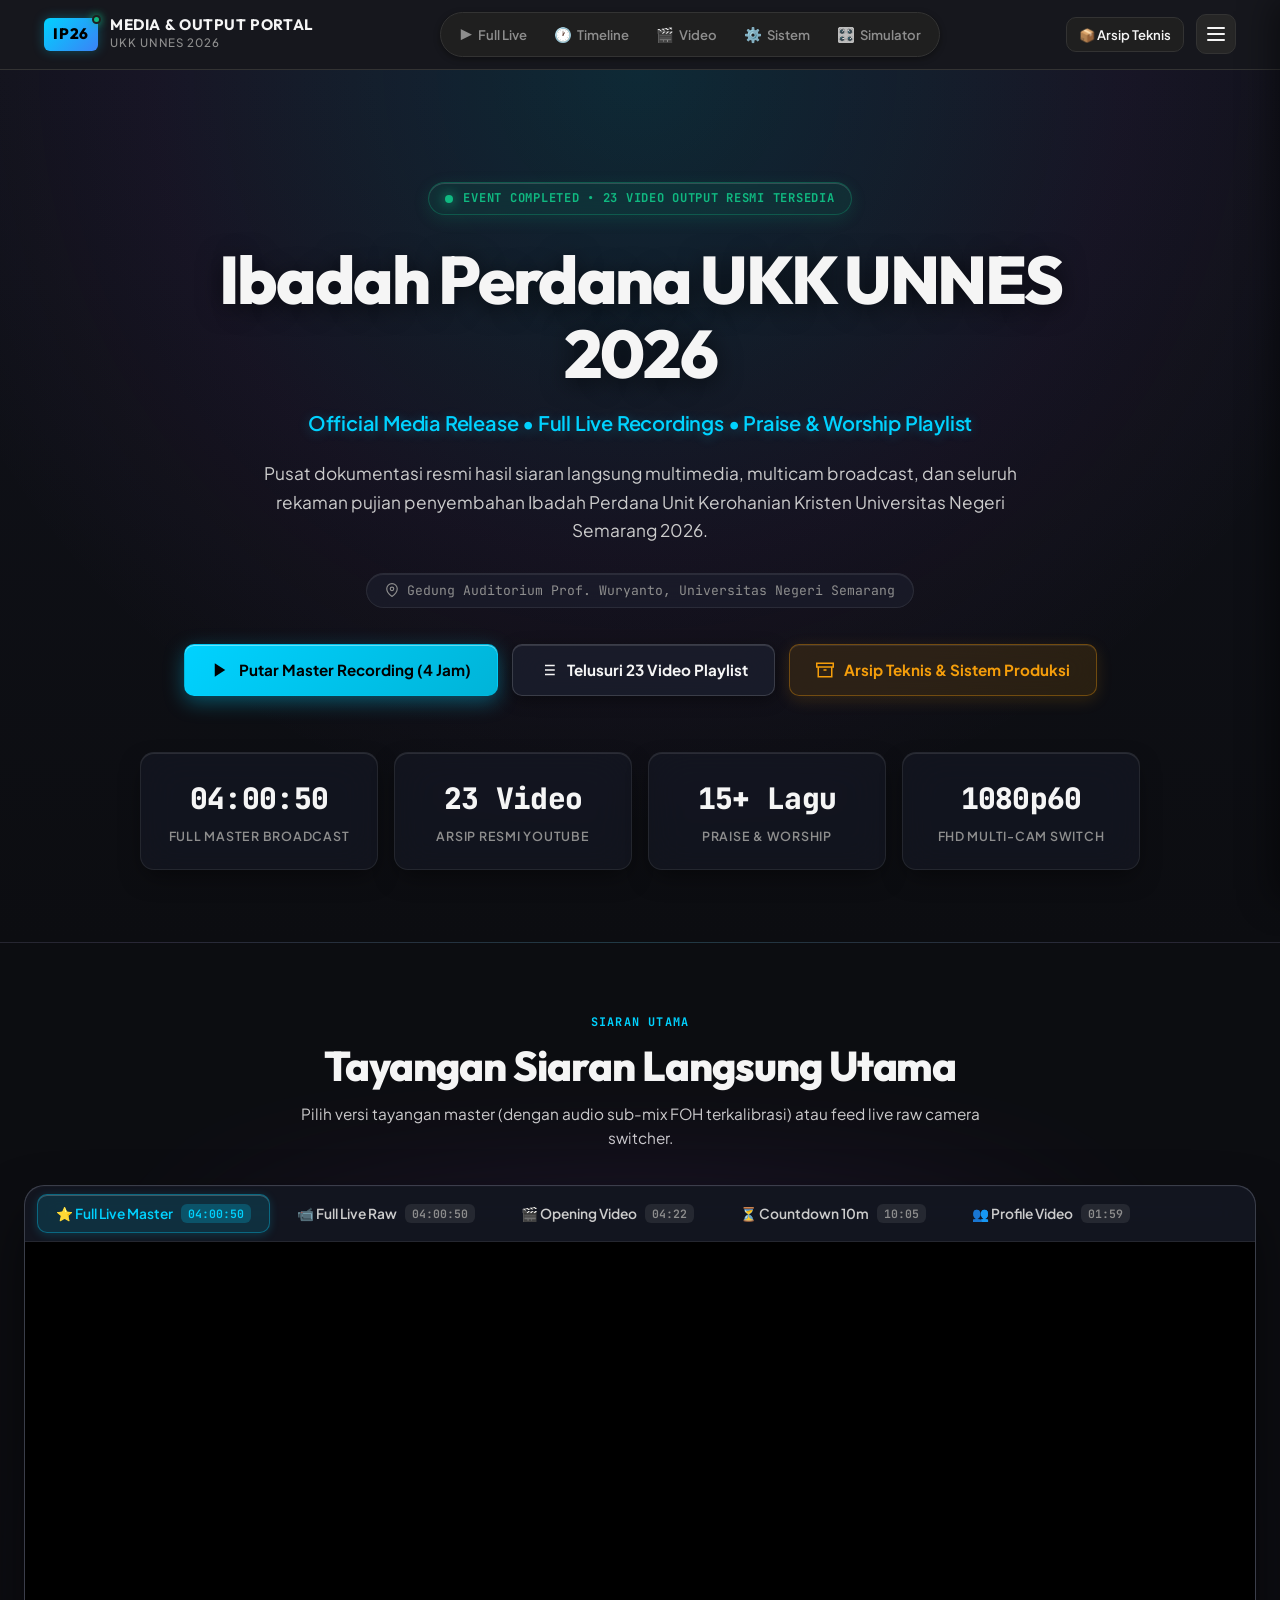
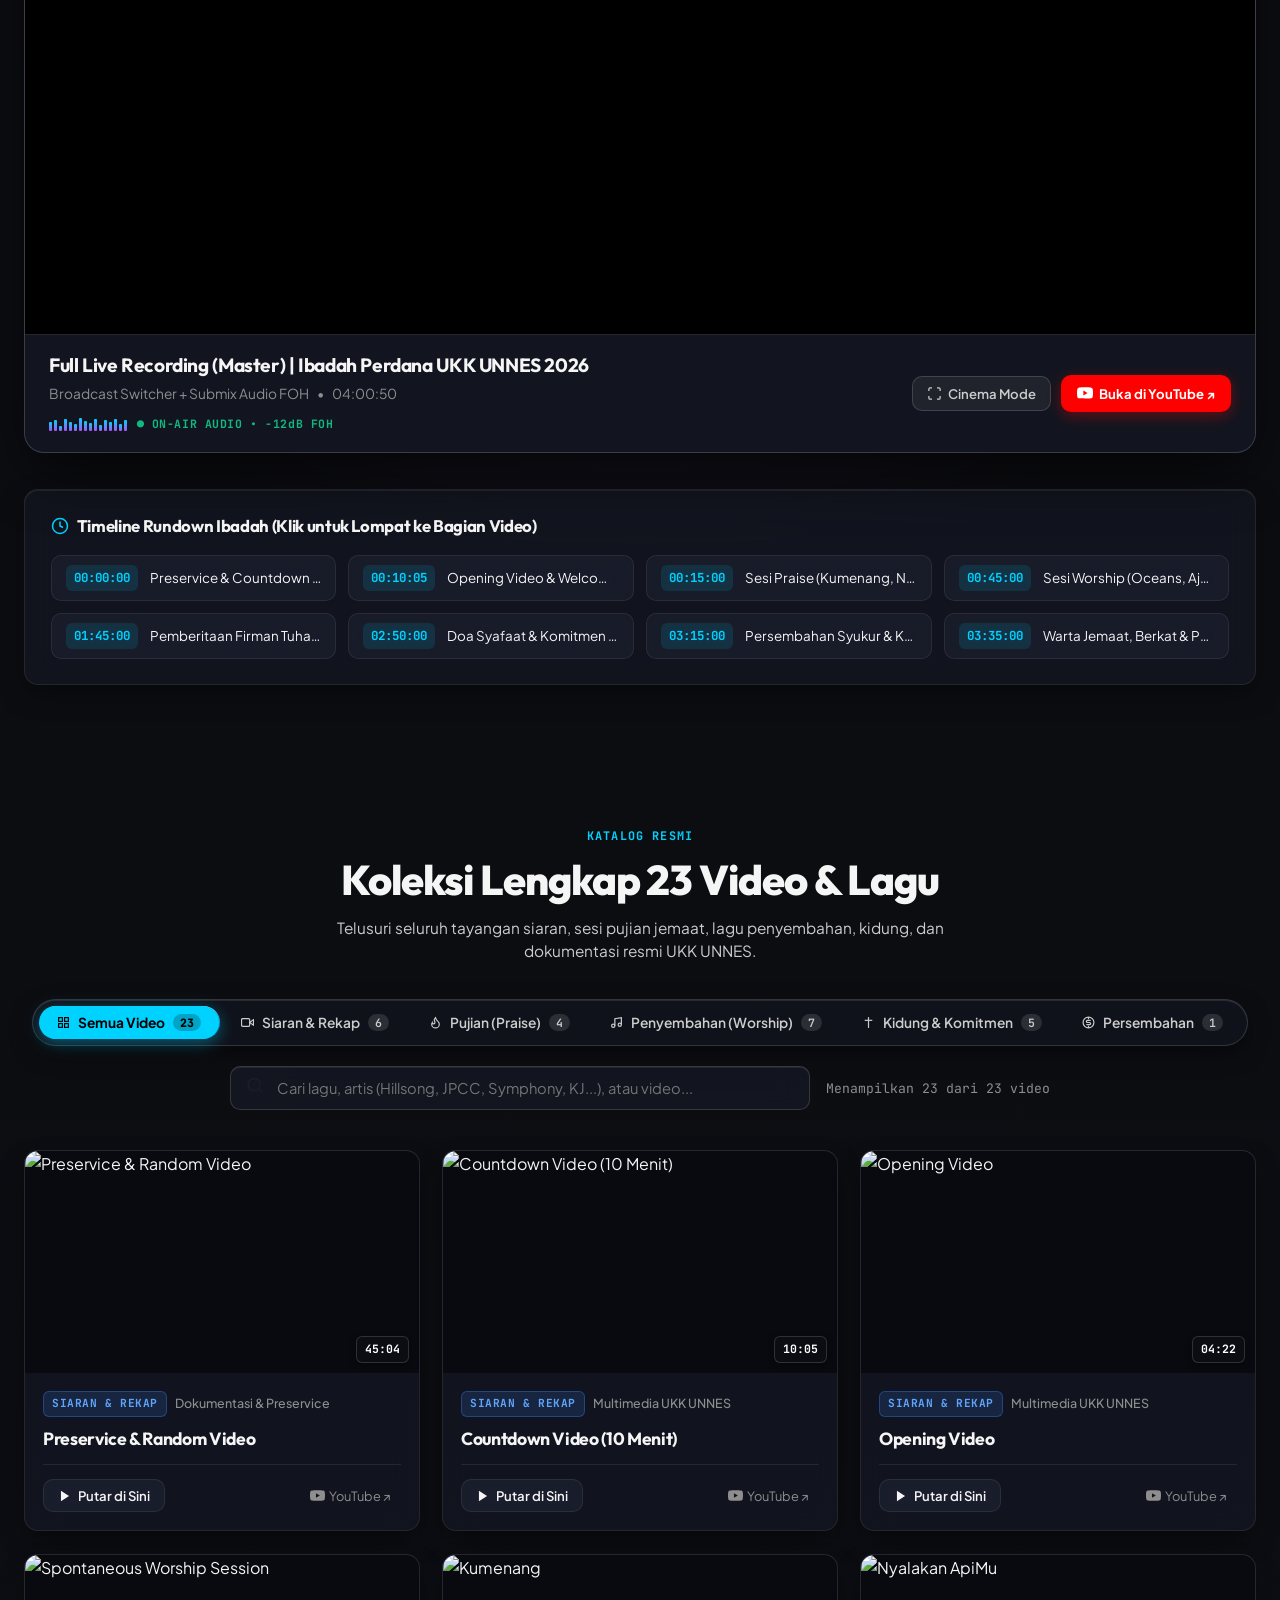
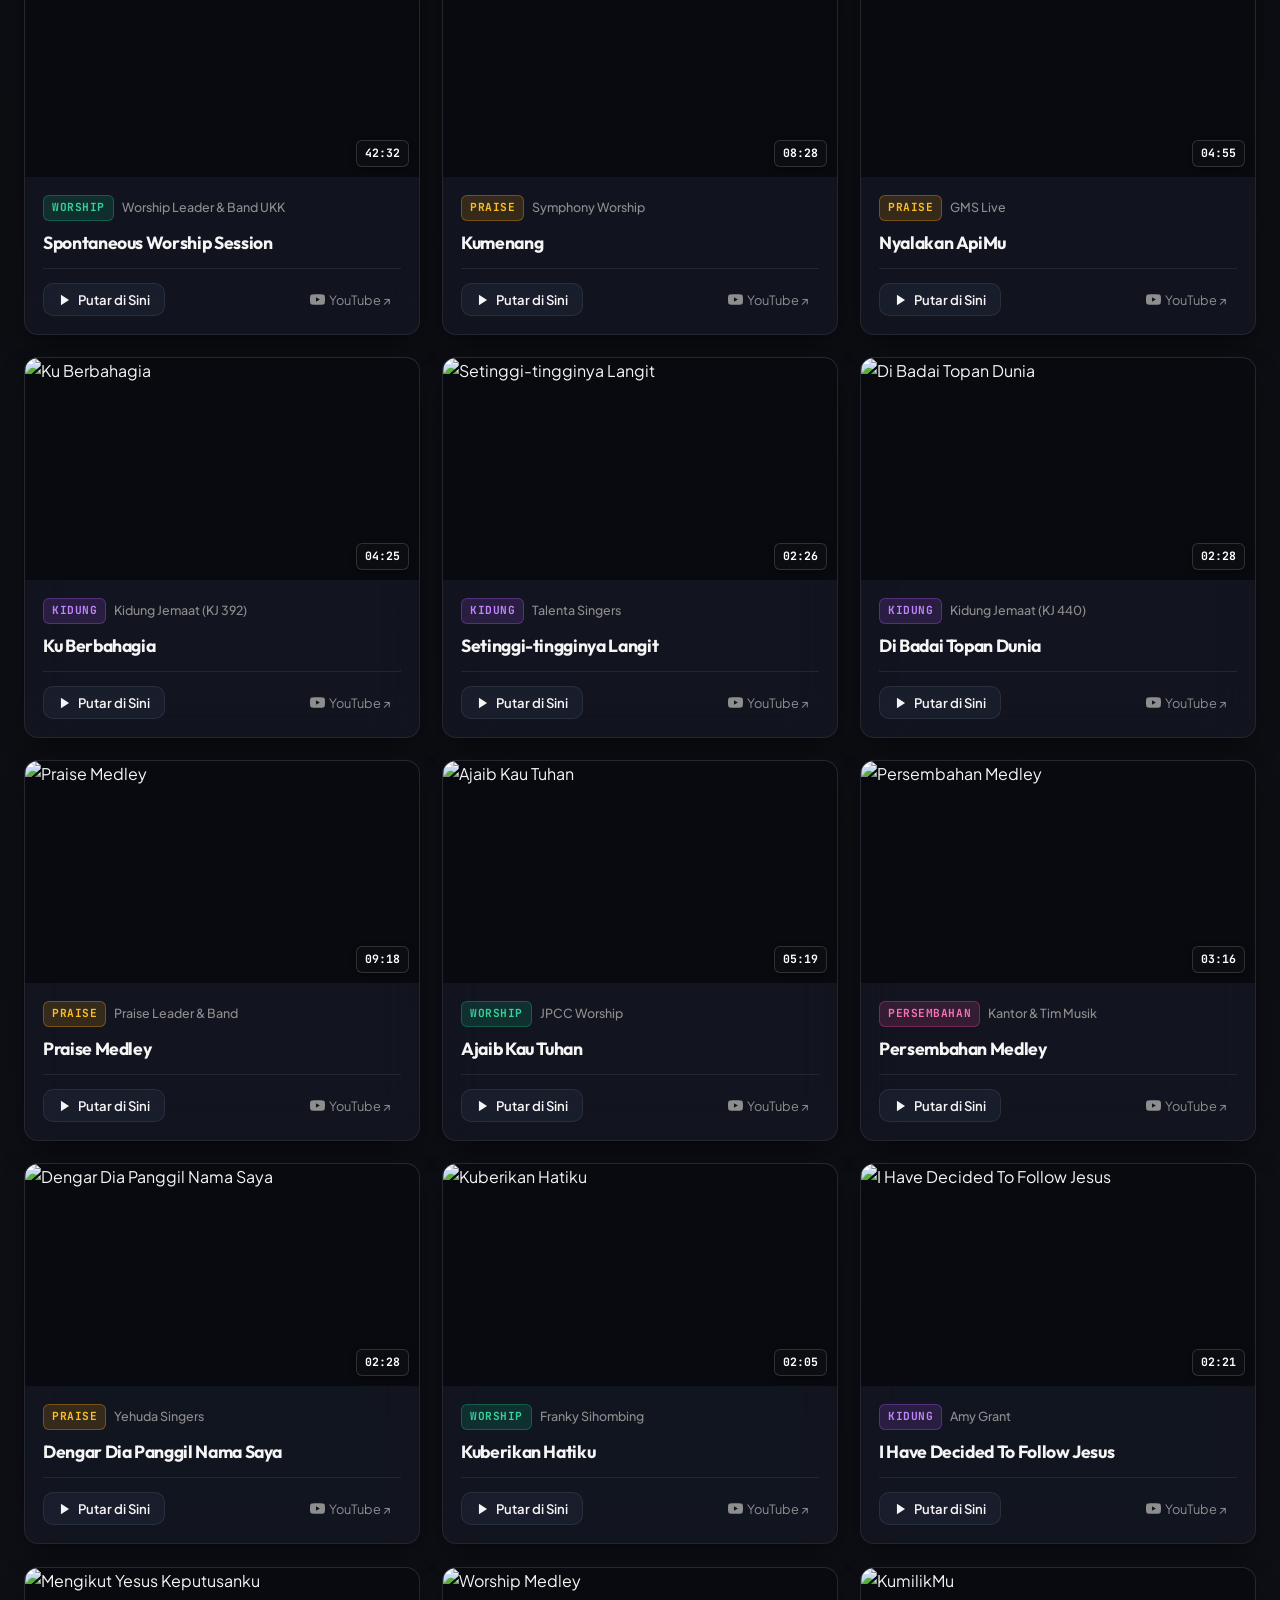
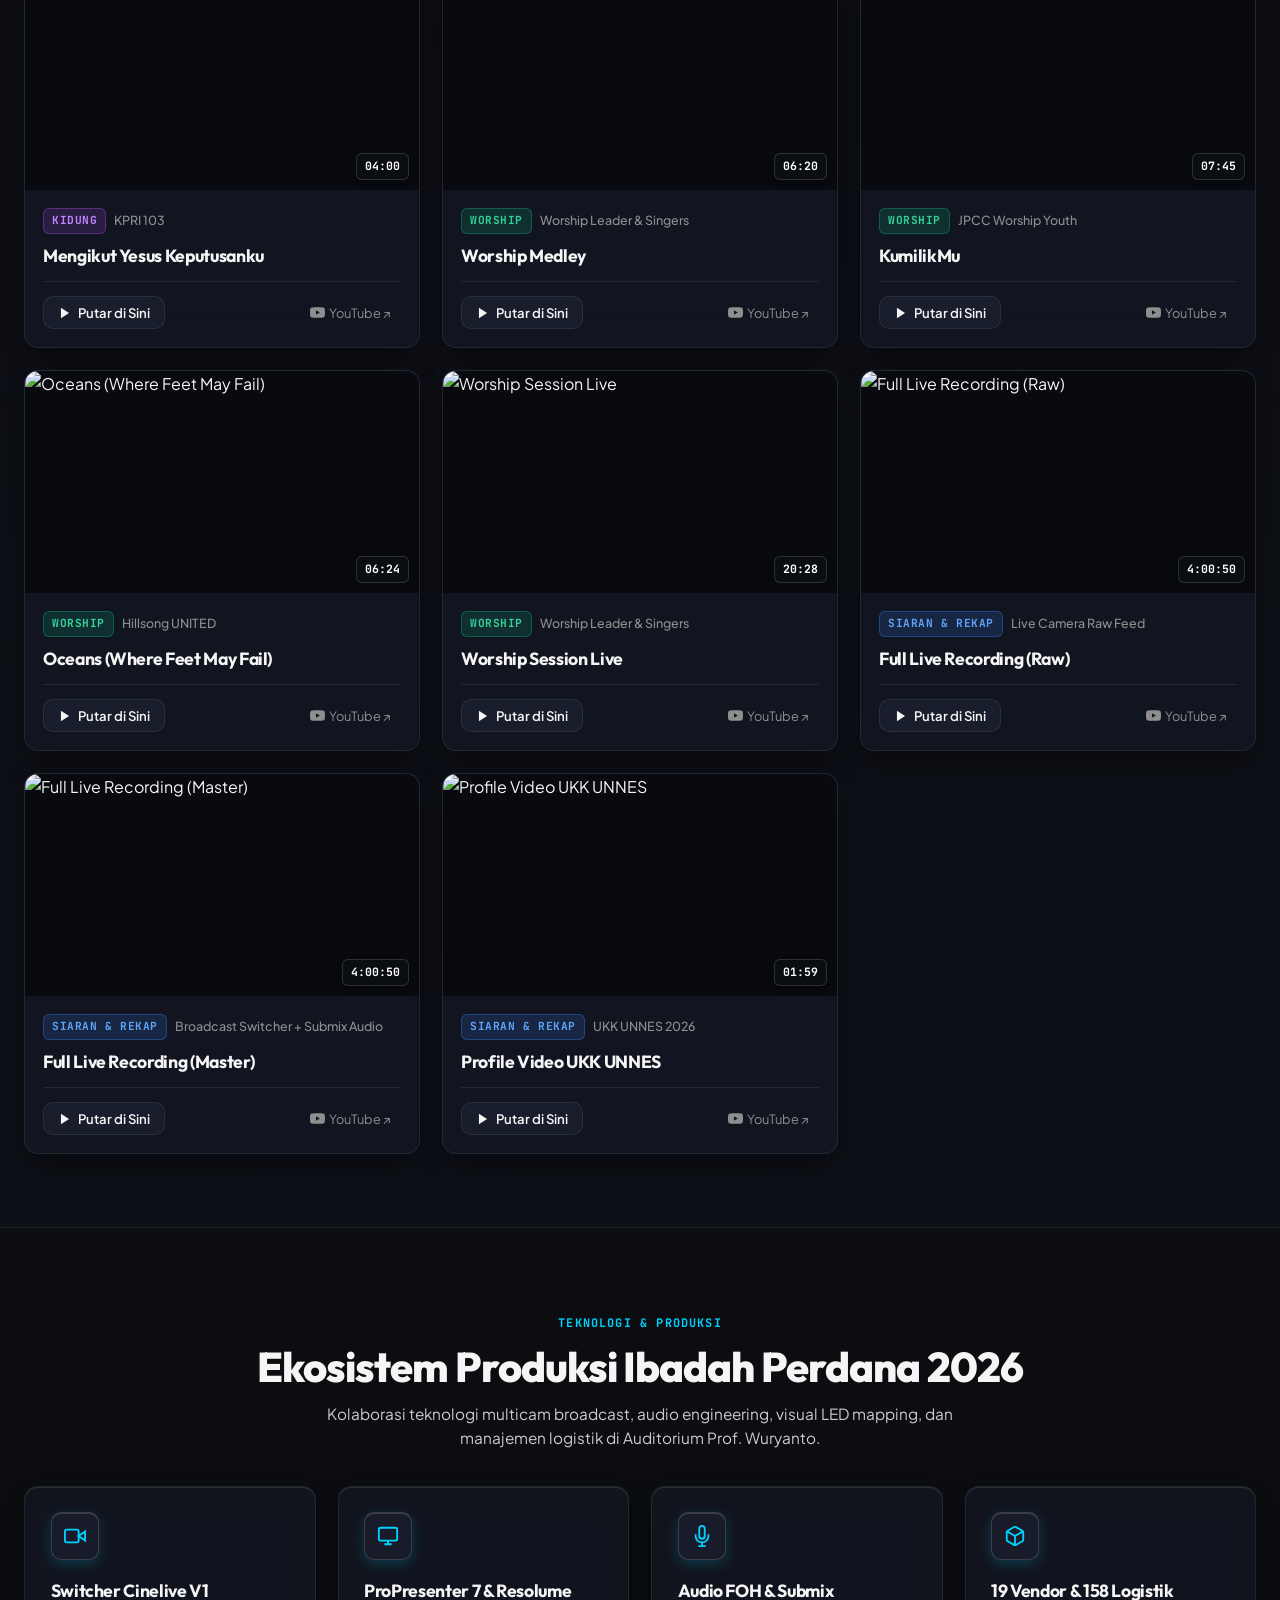
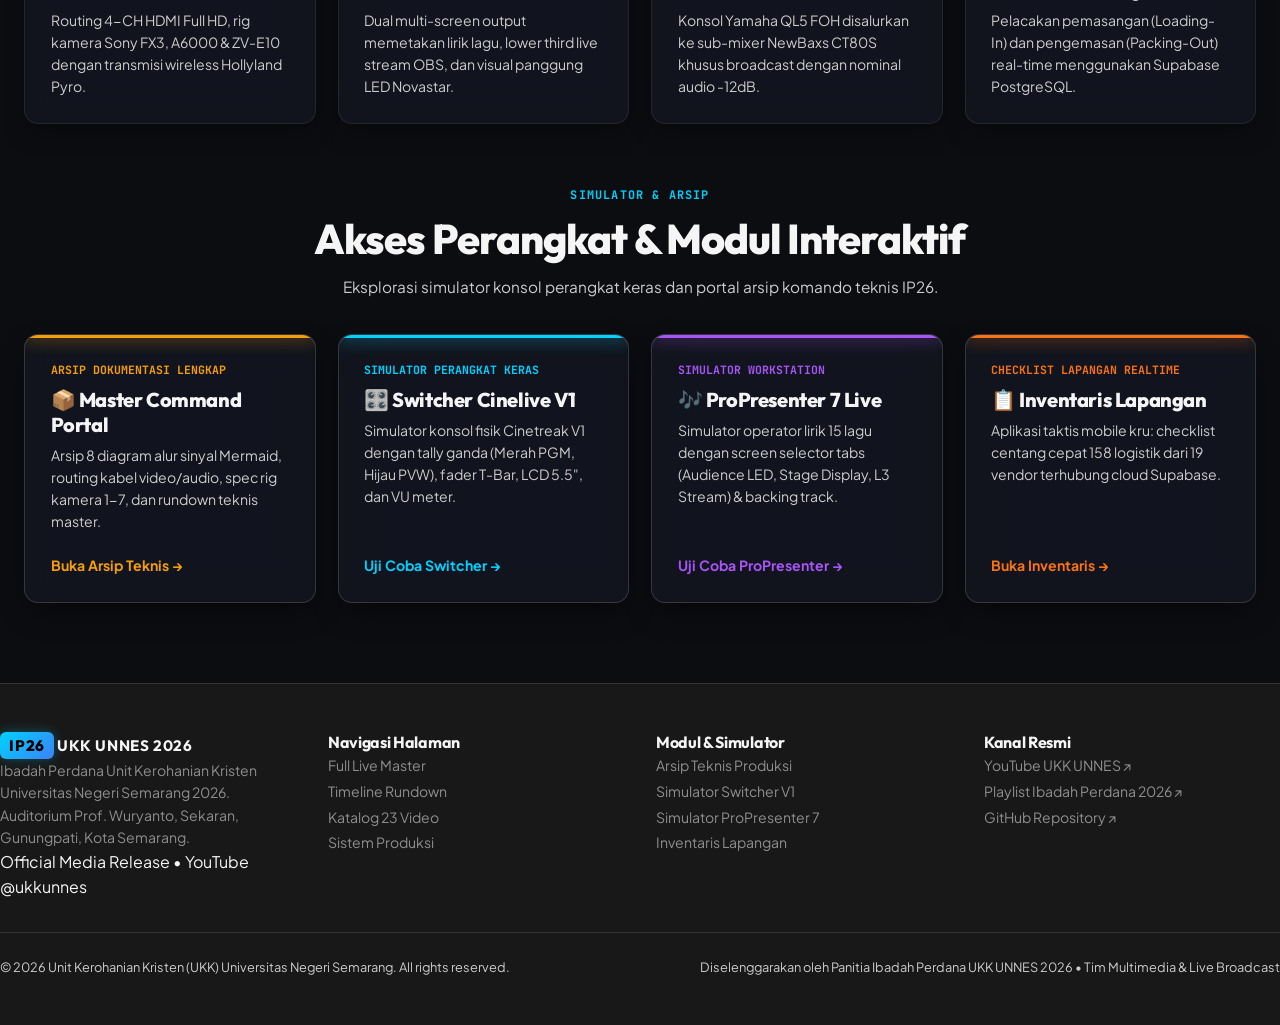
==== commit 6fda2717: "feat(design): overhaul landing page with Dribbble-grade frosted glass, aurora canvas & fluid motion " ====
--- a/index.html
+++ b/index.html
@@ -8,11 +8,11 @@
   <meta name="keywords" content="Ibadah Perdana, UKK UNNES 2026, Video Ibadah Perdana, Playlist UKK UNNES, Full Live Recording, Praise Worship, Auditorium UNNES, Cinetreak V1, Resolume Arena, ProPresenter" />
   <meta name="author" content="Tim Multimedia & Live Broadcast UKK UNNES 2026" />
   <meta name="robots" content="index, follow" />
-  <link rel="canonical" href="https://zzdree.github.io/ip26-production/" />
+  <link rel="canonical" href="https://ip26-production.zzdree.workers.dev/" />
 
   <!-- Open Graph / WhatsApp / Facebook -->
   <meta property="og:type" content="website" />
-  <meta property="og:url" content="https://zzdree.github.io/ip26-production/" />
+  <meta property="og:url" content="https://ip26-production.zzdree.workers.dev/" />
   <meta property="og:site_name" content="IP26 Media Release | UKK UNNES" />
   <meta property="og:title" content="Ibadah Perdana UKK UNNES 2026 — Official Media Release & Video Output" />
   <meta property="og:description" content="Tonton kembali seluruh tayangan siaran langsung 4 jam, playlist 23 video pujian penyembahan, dan dokumentasi multimedia Ibadah Perdana UKK UNNES 2026." />
@@ -124,6 +124,7 @@
   <!-- ========================================================================= -->
   <main id="main-content" role="main">
     <section class="media-hero" id="hero">
+      <canvas id="hero-ambient-canvas" class="hero-ambient-canvas" aria-hidden="true"></canvas>
       <div class="media-hero-container">
         <div class="hero-status-pill">
           <span class="pulse-dot"></span>
@@ -192,9 +193,11 @@
           <p class="section-desc">Pilih versi tayangan master (dengan audio sub-mix FOH terkalibrasi) atau feed live raw camera switcher.</p>
         </div>
 
-        <div class="featured-player-card">
-          <!-- Feed Tabs -->
-          <div class="player-nav-tabs" role="tablist" aria-label="Pilihan Tayangan Video">
+        <div class="player-wrapper-outer" id="player-wrapper-outer">
+          <div class="player-ambient-glow" id="player-ambient-glow" aria-hidden="true"></div>
+          <div class="featured-player-card" id="featured-player-card">
+            <!-- Feed Tabs -->
+            <div class="player-nav-tabs" role="tablist" aria-label="Pilihan Tayangan Video">
             <button
               type="button"
               class="player-tab active"
@@ -285,20 +288,57 @@
               <div id="player-active-subtitle" class="player-active-subtitle">
                 <span>Broadcast Switcher + Submix Audio FOH</span> &bull; <span>04:00:50</span>
               </div>
-            </div>
-
-            <a
-              id="player-yt-link"
-              href="https://www.youtube.com/watch?v=gAigrossEBk"
-              target="_blank"
-              rel="noopener noreferrer"
-              class="player-yt-link"
-            >
-              <svg width="16" height="16" viewBox="0 0 24 24" fill="currentColor"><path d="M23.498 6.186a3.016 3.016 0 0 0-2.122-2.136C19.505 3.545 12 3.545 12 3.545s-7.505 0-9.377.505A3.017 3.017 0 0 0 .502 6.186C0 8.07 0 12 0 12s0 3.93.502 5.814a3.016 3.016 0 0 0 2.122 2.136c1.871.505 9.376.505 9.376.505s7.505 0 9.377-.505a3.015 3.015 0 0 0 2.122-2.136C24 15.93 24 12 24 12s0-3.93-.502-5.814zM9.545 15.568V8.432L15.818 12l-6.273 3.568z"/></svg>
-              <span>Buka di YouTube ↗</span>
-            </a>
-          </div>
-        </div>
+
+              <!-- Live Broadcast Audio Spectrum EQ Visualizer -->
+              <div class="audio-spectrum-indicator" aria-label="Visualizer Audio FOH Broadcast">
+                <div class="spectrum-bars" id="spectrum-bars" aria-hidden="true">
+                  <span class="eq-bar" style="--d: 0.1s; --h: 65%;"></span>
+                  <span class="eq-bar" style="--d: 0.3s; --h: 85%;"></span>
+                  <span class="eq-bar" style="--d: 0.2s; --h: 40%;"></span>
+                  <span class="eq-bar" style="--d: 0.5s; --h: 90%;"></span>
+                  <span class="eq-bar" style="--d: 0.15s; --h: 70%;"></span>
+                  <span class="eq-bar" style="--d: 0.4s; --h: 55%;"></span>
+                  <span class="eq-bar" style="--d: 0.25s; --h: 95%;"></span>
+                  <span class="eq-bar" style="--d: 0.35s; --h: 75%;"></span>
+                  <span class="eq-bar" style="--d: 0.05s; --h: 60%;"></span>
+                  <span class="eq-bar" style="--d: 0.45s; --h: 88%;"></span>
+                  <span class="eq-bar" style="--d: 0.2s; --h: 45%;"></span>
+                  <span class="eq-bar" style="--d: 0.3s; --h: 80%;"></span>
+                  <span class="eq-bar" style="--d: 0.1s; --h: 68%;"></span>
+                  <span class="eq-bar" style="--d: 0.4s; --h: 92%;"></span>
+                  <span class="eq-bar" style="--d: 0.25s; --h: 50%;"></span>
+                  <span class="eq-bar" style="--d: 0.15s; --h: 78%;"></span>
+                </div>
+                <span class="spectrum-tag">● ON-AIR AUDIO &bull; -12dB FOH</span>
+              </div>
+            </div>
+
+            <div class="player-meta-right">
+              <button
+                type="button"
+                id="btn-theater-mode"
+                class="player-theater-btn"
+                aria-label="Aktifkan Mode Bioskop Layar Lebar"
+                title="Cinema Mode (Perlebar Layar &amp; Ambient Glow)"
+              >
+                <svg width="15" height="15" viewBox="0 0 24 24" fill="none" stroke="currentColor" stroke-width="2"><path d="M8 3H5a2 2 0 0 0-2 2v3m18 0V5a2 2 0 0 0-2-2h-3m0 18h3a2 2 0 0 0 2-2v-3M3 16v3a2 2 0 0 0 2 2h3"/></svg>
+                <span id="theater-btn-text">Cinema Mode</span>
+              </button>
+
+              <a
+                id="player-yt-link"
+                href="https://www.youtube.com/watch?v=gAigrossEBk"
+                target="_blank"
+                rel="noopener noreferrer"
+                class="player-yt-link"
+              >
+                <svg width="16" height="16" viewBox="0 0 24 24" fill="currentColor"><path d="M23.498 6.186a3.016 3.016 0 0 0-2.122-2.136C19.505 3.545 12 3.545 12 3.545s-7.505 0-9.377.505A3.017 3.017 0 0 0 .502 6.186C0 8.07 0 12 0 12s0 3.93.502 5.814a3.016 3.016 0 0 0 2.122 2.136c1.871.505 9.376.505 9.376.505s7.505 0 9.377-.505a3.015 3.015 0 0 0 2.122-2.136C24 15.93 24 12 24 12s0-3.93-.502-5.814zM9.545 15.568V8.432L15.818 12l-6.273 3.568z"/></svg>
+                <span>Buka di YouTube ↗</span>
+              </a>
+            </div>
+          </div>
+        </div>
+      </div>
 
         <!-- Rundown Timeline Markers Card -->
         <div class="rundown-cues-card" id="timeline-cues">
@@ -358,29 +398,36 @@
 
         <!-- Filter & Search Toolbar -->
         <div class="catalog-toolbar">
-          <div class="category-filter-pills" role="tablist" aria-label="Filter Kategori Video">
+          <div class="category-filter-pills" role="tablist" aria-label="Filter Kategori Video" id="category-filter-pills">
+            <span class="filter-glider" id="filter-glider" aria-hidden="true"></span>
             <button type="button" class="filter-pill active" data-category="all">
+              <svg width="13" height="13" viewBox="0 0 24 24" fill="none" stroke="currentColor" stroke-width="2.2"><rect x="3" y="3" width="7" height="7"></rect><rect x="14" y="3" width="7" height="7"></rect><rect x="14" y="14" width="7" height="7"></rect><rect x="3" y="14" width="7" height="7"></rect></svg>
               <span>Semua Video</span>
               <span class="filter-pill-count">23</span>
             </button>
             <button type="button" class="filter-pill" data-category="broadcast">
-              <span>🎬 Siaran &amp; Rekap</span>
+              <svg width="13" height="13" viewBox="0 0 24 24" fill="none" stroke="currentColor" stroke-width="2.2"><polygon points="23 7 16 12 23 17 23 7"></polygon><rect x="1" y="5" width="15" height="14" rx="2" ry="2"></rect></svg>
+              <span>Siaran &amp; Rekap</span>
               <span class="filter-pill-count">6</span>
             </button>
             <button type="button" class="filter-pill" data-category="praise">
-              <span>🔥 Pujian (Praise)</span>
+              <svg width="13" height="13" viewBox="0 0 24 24" fill="none" stroke="currentColor" stroke-width="2.2"><path d="M8.5 14.5A2.5 2.5 0 0 0 11 12c0-1.38-.5-2-1-3-1.072-2.143-.224-4.054 2-6 .5 2.5 2 4.9 4 6.5 2 1.6 3 3.5 3 5.5a7 7 0 1 1-14 0c0-1.153.433-2.294 1-3a2.5 2.5 0 0 0 2.5 2.5z"></path></svg>
+              <span>Pujian (Praise)</span>
               <span class="filter-pill-count">4</span>
             </button>
             <button type="button" class="filter-pill" data-category="worship">
-              <span>🕊️ Penyembahan (Worship)</span>
+              <svg width="13" height="13" viewBox="0 0 24 24" fill="none" stroke="currentColor" stroke-width="2.2"><path d="M9 18V5l12-2v13"></path><circle cx="6" cy="18" r="3"></circle><circle cx="18" cy="16" r="3"></circle></svg>
+              <span>Penyembahan (Worship)</span>
               <span class="filter-pill-count">7</span>
             </button>
             <button type="button" class="filter-pill" data-category="hymn">
-              <span>✝️ Kidung &amp; Komitmen</span>
+              <svg width="13" height="13" viewBox="0 0 24 24" fill="none" stroke="currentColor" stroke-width="2.2"><line x1="12" y1="2" x2="12" y2="22"></line><line x1="5" y1="8" x2="19" y2="8"></line></svg>
+              <span>Kidung &amp; Komitmen</span>
               <span class="filter-pill-count">5</span>
             </button>
             <button type="button" class="filter-pill" data-category="persembahan">
-              <span>🪙 Persembahan</span>
+              <svg width="13" height="13" viewBox="0 0 24 24" fill="none" stroke="currentColor" stroke-width="2.2"><circle cx="12" cy="12" r="10"></circle><path d="M16 8h-6a2 2 0 1 0 0 4h4a2 2 0 1 1 0 4H8"></path><line x1="12" y1="2" x2="12" y2="6"></line><line x1="12" y1="18" x2="12" y2="22"></line></svg>
+              <span>Persembahan</span>
               <span class="filter-pill-count">1</span>
             </button>
           </div>
@@ -496,6 +543,9 @@
       </div>
     </section>
   </main>
+
+  <!-- Cinema Mode Backdrop -->
+  <div id="cinema-backdrop" class="cinema-backdrop" aria-hidden="true"></div>
 
   <!-- ========================================================================= -->
   <!-- 6. FOOTER -->
--- a/landing.css
+++ b/landing.css
@@ -1,16 +1,56 @@
 /* ==========================================================================
    IP26 PRODUCTION PORTAL — DEDICATED MEDIA OUTPUT & RECAP LANDING PAGE
-   Design System: Utilitarian Broadcast Command (Linear/Stripe caliber)
+   Design System: Utilitarian Broadcast Command (Linear/Stripe/Apple Event caliber)
+   Frosted Glassmorphism, Multi-Layer Depth, Fluid Spring Physics
    ========================================================================== */
+
+/* --- 0. EXTENDED GLASS & MOTION TOKENS --- */
+:root {
+  /* Surface Depths (OLED Neutral Dark Architecture) */
+  --bg-canvas: #0c0d11;
+  --bg-surface-glass-subtle: rgba(20, 22, 31, 0.45);
+  --bg-surface-glass: rgba(22, 25, 36, 0.65);
+  --bg-surface-glass-elevated: rgba(28, 32, 48, 0.82);
+  --bg-surface-glass-floating: rgba(34, 39, 58, 0.92);
+
+  /* Specular Highlight & Border Tokens */
+  --glass-border-subtle: rgba(255, 255, 255, 0.08);
+  --glass-border-medium: rgba(255, 255, 255, 0.15);
+  --glass-border-specular: rgba(255, 255, 255, 0.28);
+  --glass-highlight-top: linear-gradient(180deg, rgba(255, 255, 255, 0.16) 0%, rgba(255, 255, 255, 0) 100%);
+
+  /* Spring Physics Curves (Framer-Motion-Identical) */
+  --spring-bounce: cubic-bezier(0.34, 1.56, 0.64, 1);
+  --spring-smooth: cubic-bezier(0.16, 1, 0.3, 1);
+  --spring-pill: cubic-bezier(0.2, 0.9, 0.3, 1.2);
+}
+
+body.landing-page {
+  background-color: var(--bg-canvas);
+  color: var(--text-primary);
+  overflow-x: hidden;
+}
 
 /* --- 1. HERO SECTION --- */
 .media-hero {
   position: relative;
-  padding: clamp(3.5rem, 8vw, 6rem) 1.5rem clamp(2.5rem, 5vw, 4rem);
-  background: radial-gradient(circle at 50% 0%, rgba(0, 210, 255, 0.08) 0%, transparent 65%),
-              linear-gradient(180deg, var(--bg-surface) 0%, var(--bg-primary) 100%);
-  border-bottom: 1px solid var(--border-subtle);
+  padding: clamp(4rem, 9vw, 7rem) 1.5rem clamp(3rem, 6vw, 4.5rem);
+  background: radial-gradient(circle at 50% 0%, rgba(0, 210, 255, 0.12) 0%, rgba(168, 85, 247, 0.05) 45%, transparent 70%),
+              linear-gradient(180deg, #10121a 0%, var(--bg-canvas) 100%);
+  border-bottom: 1px solid var(--glass-border-subtle);
   overflow: hidden;
+}
+
+/* Ambient Canvas Background */
+.hero-ambient-canvas {
+  position: absolute;
+  top: 0;
+  left: 0;
+  width: 100%;
+  height: 100%;
+  pointer-events: none;
+  z-index: 1;
+  opacity: 0.85;
 }
 
 .media-hero-container {
@@ -27,18 +67,21 @@
 .hero-status-pill {
   display: inline-flex;
   align-items: center;
-  gap: 8px;
-  background: rgba(16, 185, 129, 0.12);
+  gap: 10px;
+  background: rgba(16, 185, 129, 0.1);
+  backdrop-filter: blur(12px);
+  -webkit-backdrop-filter: blur(12px);
   border: 1px solid rgba(16, 185, 129, 0.3);
   color: #10b981;
   font-family: var(--font-mono);
-  font-size: 0.78rem;
-  font-weight: 700;
-  letter-spacing: 0.05em;
-  padding: 6px 14px;
+  font-size: 0.76rem;
+  font-weight: 700;
+  letter-spacing: 0.06em;
+  padding: 6px 16px;
   border-radius: var(--radius-full);
-  margin-bottom: 1.5rem;
+  margin-bottom: 1.75rem;
   text-transform: uppercase;
+  box-shadow: 0 4px 16px rgba(16, 185, 129, 0.15), inset 0 1px 0 rgba(255, 255, 255, 0.15);
 }
 
 .pulse-dot {
@@ -46,25 +89,26 @@
   height: 8px;
   border-radius: 50%;
   background-color: #10b981;
-  box-shadow: 0 0 10px #10b981;
+  box-shadow: 0 0 12px #10b981;
   display: inline-block;
   animation: pulse-glow 2s infinite ease-in-out;
 }
 
 @keyframes pulse-glow {
   0%, 100% { opacity: 1; transform: scale(1); }
-  50% { opacity: 0.4; transform: scale(0.85); }
+  50% { opacity: 0.4; transform: scale(0.8); }
 }
 
 .media-hero-title {
   font-family: var(--font-display);
-  font-size: clamp(2.2rem, 5.5vw, 3.8rem);
+  font-size: clamp(2.4rem, 6vw, 4.2rem);
   font-weight: 800;
-  letter-spacing: -0.03em;
-  line-height: 1.15;
+  letter-spacing: -0.035em;
+  line-height: 1.1;
   color: var(--text-primary);
   margin: 0 0 1rem;
-  max-width: 900px;
+  max-width: 960px;
+  text-shadow: 0 4px 24px rgba(0, 0, 0, 0.6);
 }
 
 .media-hero-subtitle {
@@ -74,140 +118,179 @@
   color: var(--accent-cyan);
   margin: 0 0 1.25rem;
   letter-spacing: -0.01em;
+  text-shadow: 0 2px 12px rgba(0, 210, 255, 0.3);
 }
 
 .media-hero-desc {
   font-family: var(--font-body);
-  font-size: clamp(0.95rem, 1.5vw, 1.05rem);
+  font-size: clamp(0.95rem, 1.5vw, 1.08rem);
   color: var(--text-secondary);
-  line-height: 1.6;
-  max-width: 760px;
-  margin: 0 0 1.5rem;
+  line-height: 1.65;
+  max-width: 780px;
+  margin: 0 0 1.75rem;
 }
 
 .hero-venue-tag {
   display: inline-flex;
   align-items: center;
   gap: 8px;
-  background: var(--bg-surface-elevated);
-  border: 1px solid var(--border-subtle);
+  background: rgba(30, 35, 50, 0.5);
+  backdrop-filter: blur(12px);
+  -webkit-backdrop-filter: blur(12px);
+  border: 1px solid var(--glass-border-subtle);
   color: var(--text-muted);
   font-family: var(--font-mono);
   font-size: 0.82rem;
-  padding: 6px 16px;
-  border-radius: var(--radius-md);
-  margin-bottom: 2rem;
+  padding: 6px 18px;
+  border-radius: var(--radius-full);
+  margin-bottom: 2.25rem;
+  box-shadow: inset 0 1px 0 rgba(255, 255, 255, 0.08);
 }
 
 .hero-actions {
   display: flex;
   flex-wrap: wrap;
-  gap: 12px;
+  gap: 14px;
   justify-content: center;
-  margin-bottom: 3rem;
+  margin-bottom: 3.5rem;
 }
 
 .btn-hero {
   display: inline-flex;
   align-items: center;
   gap: 10px;
-  padding: 12px 24px;
+  padding: 13px 26px;
   border-radius: var(--radius-md);
   font-family: var(--font-body);
   font-size: 0.95rem;
   font-weight: 700;
   text-decoration: none;
   cursor: pointer;
-  transition: all var(--transition-fast);
+  transition: all 250ms var(--spring-smooth);
   border: 1px solid transparent;
+  position: relative;
+  overflow: hidden;
 }
 
 .btn-hero-primary {
-  background: var(--accent-cyan);
+  background: linear-gradient(135deg, var(--accent-cyan) 0%, #00b4d8 100%);
   color: #000;
-  box-shadow: 0 4px 16px rgba(0, 210, 255, 0.25);
+  box-shadow: 0 6px 20px rgba(0, 210, 255, 0.35), inset 0 1px 0 rgba(255, 255, 255, 0.4);
 }
 
 .btn-hero-primary:hover {
-  filter: brightness(1.1);
+  filter: brightness(1.12);
+  transform: translateY(-2px) scale(1.02);
+  box-shadow: 0 10px 28px rgba(0, 210, 255, 0.48);
+  color: #000;
+}
+
+.btn-hero-secondary {
+  background: rgba(30, 35, 52, 0.6);
+  backdrop-filter: blur(16px);
+  -webkit-backdrop-filter: blur(16px);
+  color: var(--text-primary);
+  border-color: var(--glass-border-medium);
+  box-shadow: 0 4px 16px rgba(0, 0, 0, 0.4), inset 0 1px 0 rgba(255, 255, 255, 0.12);
+}
+
+.btn-hero-secondary:hover {
+  background: rgba(40, 48, 70, 0.8);
+  border-color: var(--accent-cyan);
+  color: var(--text-primary);
   transform: translateY(-2px);
-  box-shadow: 0 6px 22px rgba(0, 210, 255, 0.35);
-  color: #000;
-}
-
-.btn-hero-secondary {
-  background: var(--bg-surface-elevated);
-  color: var(--text-primary);
-  border-color: var(--border-strong);
-}
-
-.btn-hero-secondary:hover {
-  background: var(--bg-surface-hover);
-  border-color: var(--accent-cyan);
-  color: var(--text-primary);
-  transform: translateY(-2px);
+  box-shadow: 0 8px 24px rgba(0, 210, 255, 0.2);
 }
 
 .btn-hero-archive {
-  background: rgba(245, 158, 11, 0.1);
+  background: rgba(245, 158, 11, 0.12);
+  backdrop-filter: blur(16px);
+  -webkit-backdrop-filter: blur(16px);
   color: var(--accent-amber);
-  border-color: rgba(245, 158, 11, 0.3);
+  border-color: rgba(245, 158, 11, 0.35);
+  box-shadow: 0 4px 16px rgba(245, 158, 11, 0.15), inset 0 1px 0 rgba(255, 255, 255, 0.08);
 }
 
 .btn-hero-archive:hover {
-  background: rgba(245, 158, 11, 0.18);
+  background: rgba(245, 158, 11, 0.22);
   border-color: var(--accent-amber);
   color: var(--accent-amber);
   transform: translateY(-2px);
-}
-
-/* --- STATS STRIP --- */
+  box-shadow: 0 8px 24px rgba(245, 158, 11, 0.28);
+}
+
+/* --- STATS STRIP (Frosted Glass Bento Tiles) --- */
 .stats-strip {
   display: grid;
-  grid-template-columns: repeat(auto-fit, minmax(180px, 1fr));
+  grid-template-columns: repeat(auto-fit, minmax(190px, 1fr));
   gap: 16px;
   width: 100%;
-  max-width: 980px;
+  max-width: 1000px;
 }
 
 .stat-card {
-  background: var(--bg-surface);
-  border: 1px solid var(--border-subtle);
+  position: relative;
+  background: var(--bg-surface-glass);
+  backdrop-filter: blur(20px) saturate(180%);
+  -webkit-backdrop-filter: blur(20px) saturate(180%);
+  border: 1px solid var(--glass-border-subtle);
   border-radius: var(--radius-lg);
-  padding: 1.25rem 1rem;
+  padding: 1.4rem 1rem;
   text-align: center;
-  transition: border-color var(--transition-fast), transform var(--transition-fast);
+  transition: transform 250ms var(--spring-smooth), border-color 200ms ease, box-shadow 250ms ease;
+  box-shadow: 0 10px 24px -6px rgba(0, 0, 0, 0.5), inset 0 1px 0 rgba(255, 255, 255, 0.1);
+  overflow: hidden;
+}
+
+/* Spotlight radial highlight */
+.stat-card::before {
+  content: "";
+  position: absolute;
+  inset: 0;
+  background: radial-gradient(300px circle at var(--mouse-x, -999px) var(--mouse-y, -999px), rgba(0, 210, 255, 0.12), transparent 70%);
+  pointer-events: none;
+  opacity: 0;
+  transition: opacity 250ms ease;
 }
 
 .stat-card:hover {
-  border-color: var(--border-strong);
-  transform: translateY(-2px);
+  transform: translateY(-3px) scale(1.015);
+  border-color: var(--glass-border-medium);
+  box-shadow: 0 16px 36px -8px rgba(0, 210, 255, 0.2), inset 0 1px 0 rgba(255, 255, 255, 0.2);
+}
+
+.stat-card:hover::before {
+  opacity: 1;
 }
 
 .stat-val {
   font-family: var(--font-mono);
-  font-size: 1.75rem;
+  font-size: 1.85rem;
   font-weight: 800;
   color: var(--text-primary);
-  letter-spacing: -0.02em;
+  letter-spacing: -0.025em;
   margin-bottom: 4px;
   font-variant-numeric: tabular-nums;
+  position: relative;
+  z-index: 1;
 }
 
 .stat-lbl {
   font-family: var(--font-body);
-  font-size: 0.8rem;
+  font-size: 0.78rem;
   color: var(--text-muted);
   text-transform: uppercase;
-  letter-spacing: 0.05em;
+  letter-spacing: 0.06em;
   font-weight: 600;
+  position: relative;
+  z-index: 1;
 }
 
 /* --- 2. FEATURED MASTER PLAYER SECTION --- */
 .section-featured {
-  padding: 3.5rem 1.5rem;
-  background: var(--bg-primary);
-  border-bottom: 1px solid var(--border-subtle);
+  padding: 4rem 1.5rem;
+  background: var(--bg-canvas);
+  position: relative;
 }
 
 .section-container {
@@ -217,15 +300,15 @@
 
 .section-head {
   text-align: center;
-  margin-bottom: 2rem;
+  margin-bottom: 2.25rem;
 }
 
 .section-tag {
   display: inline-block;
   font-family: var(--font-mono);
-  font-size: 0.75rem;
-  font-weight: 700;
-  letter-spacing: 0.08em;
+  font-size: 0.74rem;
+  font-weight: 700;
+  letter-spacing: 0.1em;
   text-transform: uppercase;
   color: var(--accent-cyan);
   margin-bottom: 0.5rem;
@@ -233,35 +316,59 @@
 
 .section-title {
   font-family: var(--font-display);
-  font-size: clamp(1.6rem, 3.5vw, 2.4rem);
+  font-size: clamp(1.75rem, 3.8vw, 2.6rem);
   font-weight: 800;
-  letter-spacing: -0.02em;
-  color: var(--text-primary);
-  margin: 0 0 0.5rem;
+  letter-spacing: -0.025em;
+  color: var(--text-primary);
+  margin: 0 0 0.6rem;
 }
 
 .section-desc {
   font-family: var(--font-body);
-  font-size: 0.95rem;
+  font-size: 0.96rem;
   color: var(--text-secondary);
-  max-width: 650px;
+  max-width: 680px;
   margin: 0 auto;
-  line-height: 1.5;
-}
-
-/* Player Frame & Tabs */
+  line-height: 1.55;
+}
+
+/* Outer Wrapper & Ambient Glow (Backdrop Lighting) */
+.player-wrapper-outer {
+  position: relative;
+  width: 100%;
+}
+
+.player-ambient-glow {
+  position: absolute;
+  inset: -20px;
+  border-radius: 32px;
+  background: radial-gradient(circle at 50% 45%, var(--ambient-glow-color, rgba(0, 210, 255, 0.45)), rgba(168, 85, 247, 0.2) 40%, transparent 75%);
+  filter: blur(55px);
+  opacity: 0.55;
+  z-index: 0;
+  pointer-events: none;
+  transition: all 600ms var(--spring-smooth);
+}
+
 .featured-player-card {
-  background: var(--bg-surface);
-  border: 1px solid var(--border-strong);
+  position: relative;
+  z-index: 1;
+  background: var(--bg-surface-glass-elevated);
+  backdrop-filter: blur(24px) saturate(190%);
+  -webkit-backdrop-filter: blur(24px) saturate(190%);
+  border: 1px solid var(--glass-border-medium);
   border-radius: var(--radius-xl);
   overflow: hidden;
-  box-shadow: 0 16px 40px rgba(0, 0, 0, 0.4);
+  box-shadow: 0 24px 60px -12px rgba(0, 0, 0, 0.75), inset 0 1px 0 rgba(255, 255, 255, 0.18);
+  transition: all 400ms var(--spring-smooth);
 }
 
 .player-nav-tabs {
   display: flex;
-  background: var(--bg-surface-elevated);
-  border-bottom: 1px solid var(--border-subtle);
+  background: rgba(18, 20, 30, 0.85);
+  backdrop-filter: blur(16px);
+  -webkit-backdrop-filter: blur(16px);
+  border-bottom: 1px solid var(--glass-border-subtle);
   overflow-x: auto;
   padding: 8px 12px;
   gap: 8px;
@@ -272,42 +379,42 @@
   display: inline-flex;
   align-items: center;
   gap: 8px;
-  padding: 8px 16px;
+  padding: 9px 18px;
   border-radius: var(--radius-md);
   font-family: var(--font-body);
-  font-size: 0.85rem;
+  font-size: 0.86rem;
   font-weight: 600;
   color: var(--text-secondary);
   background: transparent;
   border: 1px solid transparent;
   cursor: pointer;
   white-space: nowrap;
-  transition: all var(--transition-fast);
+  transition: all 200ms var(--spring-smooth);
 }
 
 .player-tab:hover {
-  background: var(--bg-surface-hover);
+  background: rgba(255, 255, 255, 0.05);
   color: var(--text-primary);
 }
 
 .player-tab.active {
-  background: var(--bg-surface);
+  background: rgba(0, 210, 255, 0.14);
   color: var(--accent-cyan);
-  border-color: var(--border-strong);
-  box-shadow: 0 2px 8px rgba(0, 0, 0, 0.2);
+  border-color: rgba(0, 210, 255, 0.35);
+  box-shadow: 0 2px 10px rgba(0, 210, 255, 0.18), inset 0 1px 0 rgba(255, 255, 255, 0.2);
 }
 
 .player-tab-duration {
   font-family: var(--font-mono);
   font-size: 0.72rem;
-  padding: 2px 6px;
+  padding: 2px 7px;
   border-radius: var(--radius-sm);
   background: rgba(255, 255, 255, 0.08);
   color: var(--text-muted);
 }
 
 .player-tab.active .player-tab-duration {
-  background: rgba(0, 210, 255, 0.15);
+  background: rgba(0, 210, 255, 0.22);
   color: var(--accent-cyan);
 }
 
@@ -328,25 +435,29 @@
 }
 
 .player-meta-bar {
-  padding: 16px 20px;
+  padding: 18px 24px;
   display: flex;
   align-items: center;
   justify-content: space-between;
   gap: 16px;
   flex-wrap: wrap;
-  background: var(--bg-surface);
-  border-top: 1px solid var(--border-subtle);
+  background: rgba(18, 20, 30, 0.85);
+  backdrop-filter: blur(16px);
+  -webkit-backdrop-filter: blur(16px);
+  border-top: 1px solid var(--glass-border-subtle);
 }
 
 .player-meta-left {
   display: flex;
   flex-direction: column;
-  gap: 4px;
+  gap: 6px;
+  flex: 1;
+  min-width: 260px;
 }
 
 .player-active-title {
   font-family: var(--font-display);
-  font-size: 1.15rem;
+  font-size: 1.2rem;
   font-weight: 700;
   color: var(--text-primary);
   margin: 0;
@@ -354,11 +465,86 @@
 
 .player-active-subtitle {
   font-family: var(--font-body);
-  font-size: 0.85rem;
+  font-size: 0.86rem;
   color: var(--text-muted);
   display: flex;
   align-items: center;
   gap: 8px;
+}
+
+/* Audio Spectrum Indicator */
+.audio-spectrum-indicator {
+  display: inline-flex;
+  align-items: center;
+  gap: 10px;
+  margin-top: 4px;
+}
+
+.spectrum-bars {
+  display: inline-flex;
+  align-items: flex-end;
+  gap: 2.5px;
+  height: 14px;
+}
+
+.eq-bar {
+  width: 2.5px;
+  background: linear-gradient(180deg, var(--accent-cyan) 0%, var(--accent-purple) 100%);
+  border-radius: 1px;
+  animation: eq-pulse 1s ease-in-out infinite alternate;
+  animation-delay: var(--d, 0s);
+  height: var(--h, 60%);
+}
+
+@keyframes eq-pulse {
+  0% { height: 20%; opacity: 0.4; }
+  50% { height: 95%; opacity: 1; }
+  100% { height: 35%; opacity: 0.6; }
+}
+
+.spectrum-tag {
+  font-family: var(--font-mono);
+  font-size: 0.72rem;
+  font-weight: 700;
+  letter-spacing: 0.05em;
+  color: var(--accent-emerald);
+}
+
+.player-meta-right {
+  display: flex;
+  align-items: center;
+  gap: 10px;
+  flex-wrap: wrap;
+}
+
+/* Cinema / Theater Mode Button */
+.player-theater-btn {
+  display: inline-flex;
+  align-items: center;
+  gap: 6px;
+  background: rgba(255, 255, 255, 0.06);
+  border: 1px solid var(--glass-border-medium);
+  color: var(--text-secondary);
+  font-family: var(--font-body);
+  font-size: 0.82rem;
+  font-weight: 600;
+  padding: 8px 14px;
+  border-radius: var(--radius-md);
+  cursor: pointer;
+  transition: all 200ms var(--spring-smooth);
+}
+
+.player-theater-btn:hover {
+  background: rgba(255, 255, 255, 0.12);
+  color: var(--text-primary);
+  border-color: var(--glass-border-specular);
+  transform: translateY(-1px);
+}
+
+.player-theater-btn.active {
+  background: rgba(0, 210, 255, 0.18);
+  color: var(--accent-cyan);
+  border-color: var(--accent-cyan);
 }
 
 .player-yt-link {
@@ -373,30 +559,79 @@
   padding: 8px 16px;
   border-radius: var(--radius-md);
   text-decoration: none;
-  transition: all var(--transition-fast);
+  transition: all 200ms var(--spring-smooth);
+  box-shadow: 0 4px 14px rgba(255, 0, 0, 0.35);
 }
 
 .player-yt-link:hover {
   filter: brightness(1.15);
   color: #fff;
   transform: translateY(-1px);
+  box-shadow: 0 6px 20px rgba(255, 0, 0, 0.5);
+}
+
+/* Cinema Mode Expansion State */
+.cinema-backdrop {
+  position: fixed;
+  inset: 0;
+  background: rgba(6, 8, 12, 0.94);
+  backdrop-filter: blur(28px);
+  -webkit-backdrop-filter: blur(28px);
+  z-index: 9400;
+  opacity: 0;
+  pointer-events: none;
+  transition: opacity 400ms var(--spring-smooth);
+}
+
+body.cinema-mode-active {
+  overflow: hidden;
+}
+
+body.cinema-mode-active .cinema-backdrop {
+  opacity: 1;
+  pointer-events: auto;
+}
+
+body.cinema-mode-active .featured-player-card {
+  position: fixed;
+  top: 50%;
+  left: 50%;
+  transform: translate(-50%, -50%);
+  width: min(94vw, 1360px);
+  max-height: 94vh;
+  z-index: 9500;
+  box-shadow: 0 32px 90px rgba(0, 0, 0, 0.95), 0 0 100px rgba(0, 210, 255, 0.3);
+}
+
+body.cinema-mode-active .player-ambient-glow {
+  position: fixed;
+  top: 50%;
+  left: 50%;
+  transform: translate(-50%, -50%);
+  width: min(98vw, 1440px);
+  height: 80vh;
+  z-index: 9450;
+  opacity: 0.8;
 }
 
 /* Timeline Markers */
 .rundown-cues-card {
-  margin-top: 2rem;
-  background: var(--bg-surface);
-  border: 1px solid var(--border-subtle);
+  margin-top: 2.25rem;
+  background: var(--bg-surface-glass);
+  backdrop-filter: blur(20px) saturate(180%);
+  -webkit-backdrop-filter: blur(20px) saturate(180%);
+  border: 1px solid var(--glass-border-subtle);
   border-radius: var(--radius-lg);
-  padding: 1.5rem;
+  padding: 1.6rem;
+  box-shadow: 0 10px 28px -6px rgba(0, 0, 0, 0.5), inset 0 1px 0 rgba(255, 255, 255, 0.08);
 }
 
 .rundown-cues-title {
   font-family: var(--font-display);
-  font-size: 1rem;
-  font-weight: 700;
-  color: var(--text-primary);
-  margin: 0 0 1rem;
+  font-size: 1.05rem;
+  font-weight: 700;
+  color: var(--text-primary);
+  margin: 0 0 1.15rem;
   display: flex;
   align-items: center;
   gap: 8px;
@@ -405,24 +640,28 @@
 .rundown-cues-grid {
   display: grid;
   grid-template-columns: repeat(auto-fill, minmax(260px, 1fr));
-  gap: 10px;
+  gap: 12px;
 }
 
 .cue-item {
   display: flex;
   align-items: center;
-  gap: 10px;
-  padding: 8px 12px;
+  gap: 12px;
+  padding: 9px 14px;
   border-radius: var(--radius-md);
-  background: var(--bg-surface-elevated);
-  border: 1px solid var(--border-subtle);
+  background: rgba(30, 35, 50, 0.5);
+  backdrop-filter: blur(12px);
+  -webkit-backdrop-filter: blur(12px);
+  border: 1px solid var(--glass-border-subtle);
   cursor: pointer;
-  transition: all var(--transition-fast);
+  transition: all 200ms var(--spring-smooth);
 }
 
 .cue-item:hover {
-  background: var(--bg-surface-hover);
+  background: rgba(40, 48, 70, 0.8);
   border-color: var(--accent-cyan);
+  transform: translateY(-2px) scale(1.02);
+  box-shadow: 0 6px 18px rgba(0, 210, 255, 0.2);
 }
 
 .cue-time {
@@ -430,8 +669,8 @@
   font-size: 0.78rem;
   font-weight: 700;
   color: var(--accent-cyan);
-  background: rgba(0, 210, 255, 0.1);
-  padding: 3px 6px;
+  background: rgba(0, 210, 255, 0.12);
+  padding: 3px 8px;
   border-radius: var(--radius-sm);
   font-variant-numeric: tabular-nums;
   white-space: nowrap;
@@ -439,7 +678,7 @@
 
 .cue-label {
   font-family: var(--font-body);
-  font-size: 0.82rem;
+  font-size: 0.84rem;
   color: var(--text-primary);
   white-space: nowrap;
   overflow: hidden;
@@ -448,66 +687,89 @@
 
 /* --- 3. VIDEO CATALOG & FILTER SECTION --- */
 .section-catalog {
-  padding: 4rem 1.5rem;
-  background: var(--bg-secondary);
+  padding: 4.5rem 1.5rem;
+  background: linear-gradient(180deg, var(--bg-canvas) 0%, #0e1017 100%);
+  position: relative;
 }
 
 .catalog-toolbar {
-  margin-bottom: 2rem;
+  margin-bottom: 2.5rem;
   display: flex;
   flex-direction: column;
-  gap: 16px;
-}
-
+  gap: 20px;
+}
+
+/* Gliding Category Filter Pills */
 .category-filter-pills {
-  display: flex;
+  position: relative;
+  display: inline-flex;
   flex-wrap: wrap;
+  gap: 4px;
+  padding: 6px;
+  background: rgba(18, 20, 30, 0.75);
+  backdrop-filter: blur(20px) saturate(180%);
+  -webkit-backdrop-filter: blur(20px) saturate(180%);
+  border: 1px solid var(--glass-border-medium);
+  border-radius: var(--radius-full);
+  margin: 0 auto;
+  box-shadow: 0 8px 24px -4px rgba(0, 0, 0, 0.6), inset 0 1px 0 rgba(255, 255, 255, 0.1);
+  isolation: isolate;
+}
+
+.filter-glider {
+  position: absolute;
+  top: 6px;
+  left: 0;
+  height: calc(100% - 12px);
+  border-radius: var(--radius-full);
+  background: linear-gradient(135deg, var(--accent-cyan) 0%, #0099cc 100%);
+  box-shadow: 0 4px 16px rgba(0, 210, 255, 0.4), inset 0 1px 0 rgba(255, 255, 255, 0.4);
+  pointer-events: none;
+  z-index: 1;
+  transition: transform 380ms var(--spring-pill), width 260ms var(--spring-smooth);
+  will-change: transform, width;
+}
+
+.filter-pill {
+  position: relative;
+  z-index: 2;
+  display: inline-flex;
+  align-items: center;
   gap: 8px;
-  align-items: center;
-  justify-content: center;
-}
-
-.filter-pill {
-  display: inline-flex;
-  align-items: center;
-  gap: 6px;
-  padding: 7px 16px;
+  padding: 8px 18px;
   border-radius: var(--radius-full);
   font-family: var(--font-body);
-  font-size: 0.85rem;
+  font-size: 0.86rem;
   font-weight: 600;
   color: var(--text-secondary);
-  background: var(--bg-surface);
-  border: 1px solid var(--border-subtle);
+  background: transparent;
+  border: none;
   cursor: pointer;
-  transition: all var(--transition-fast);
+  transition: color 200ms ease;
 }
 
 .filter-pill:hover {
-  background: var(--bg-surface-hover);
-  border-color: var(--border-strong);
   color: var(--text-primary);
 }
 
 .filter-pill.active {
-  background: var(--accent-cyan);
   color: #000;
-  border-color: var(--accent-cyan);
-  font-weight: 700;
-  box-shadow: 0 2px 10px rgba(0, 210, 255, 0.25);
+  font-weight: 700;
 }
 
 .filter-pill-count {
   font-family: var(--font-mono);
   font-size: 0.72rem;
-  padding: 1px 6px;
+  padding: 1px 7px;
   border-radius: var(--radius-full);
-  background: rgba(255, 255, 255, 0.1);
+  background: rgba(255, 255, 255, 0.12);
+  transition: background 200ms ease, color 200ms ease;
 }
 
 .filter-pill.active .filter-pill-count {
-  background: rgba(0, 0, 0, 0.2);
+  background: rgba(0, 0, 0, 0.22);
   color: #000;
+  font-weight: 800;
 }
 
 .catalog-search-wrap {
@@ -516,7 +778,7 @@
   justify-content: space-between;
   gap: 16px;
   flex-wrap: wrap;
-  max-width: 800px;
+  max-width: 820px;
   margin: 0 auto;
   width: 100%;
 }
@@ -524,30 +786,34 @@
 .search-input-box {
   position: relative;
   flex: 1;
-  min-width: 260px;
+  min-width: 280px;
 }
 
 .search-input-box input {
   width: 100%;
-  padding: 11px 40px 11px 42px;
-  background: var(--bg-surface);
-  border: 1px solid var(--border-subtle);
+  padding: 12px 42px 12px 46px;
+  background: rgba(22, 25, 36, 0.75);
+  backdrop-filter: blur(16px);
+  -webkit-backdrop-filter: blur(16px);
+  border: 1px solid var(--glass-border-medium);
   border-radius: var(--radius-md);
   color: var(--text-primary);
   font-family: var(--font-body);
-  font-size: 0.9rem;
+  font-size: 0.92rem;
   outline: none;
-  transition: border-color var(--transition-fast), box-shadow var(--transition-fast);
+  transition: border-color 200ms ease, box-shadow 200ms ease, background 200ms ease;
+  box-shadow: inset 0 1px 0 rgba(255, 255, 255, 0.08);
 }
 
 .search-input-box input:focus {
+  background: rgba(26, 30, 44, 0.9);
   border-color: var(--accent-cyan);
-  box-shadow: 0 0 0 2px rgba(0, 210, 255, 0.2);
+  box-shadow: 0 0 0 3px rgba(0, 210, 255, 0.22), inset 0 1px 0 rgba(255, 255, 255, 0.15);
 }
 
 .search-icon-left {
   position: absolute;
-  left: 14px;
+  left: 16px;
   top: 50%;
   transform: translateY(-50%);
   color: var(--text-muted);
@@ -556,59 +822,102 @@
 
 .search-clear-btn {
   position: absolute;
-  right: 12px;
+  right: 14px;
   top: 50%;
   transform: translateY(-50%);
-  background: transparent;
+  background: rgba(255, 255, 255, 0.08);
   border: none;
   color: var(--text-muted);
   cursor: pointer;
   padding: 4px;
   display: none;
   border-radius: 50%;
+  transition: background 150ms ease, color 150ms ease;
 }
 
 .search-clear-btn:hover {
+  background: rgba(255, 255, 255, 0.2);
   color: var(--text-primary);
 }
 
 .search-count-badge {
   font-family: var(--font-mono);
-  font-size: 0.8rem;
+  font-size: 0.82rem;
   color: var(--text-muted);
   white-space: nowrap;
 }
 
-/* Video Grid */
+/* Video Grid & Glass Cards */
 .video-grid {
   display: grid;
   grid-template-columns: repeat(auto-fill, minmax(320px, 1fr));
-  gap: 20px;
+  gap: 22px;
+  perspective: 1200px;
 }
 
 .video-card {
-  background: var(--bg-surface);
-  border: 1px solid var(--border-subtle);
+  position: relative;
+  background: var(--bg-surface-glass);
+  backdrop-filter: blur(20px) saturate(180%);
+  -webkit-backdrop-filter: blur(20px) saturate(180%);
+  border: 1px solid var(--glass-border-subtle);
   border-radius: var(--radius-lg);
   overflow: hidden;
   display: flex;
   flex-direction: column;
-  transition: transform var(--transition-fast), border-color var(--transition-fast), box-shadow var(--transition-fast);
-  position: relative;
+  transition: transform 300ms var(--spring-smooth), border-color 200ms ease, box-shadow 300ms var(--spring-smooth);
+  box-shadow: 0 12px 28px -8px rgba(0, 0, 0, 0.65), inset 0 1px 0 rgba(255, 255, 255, 0.1);
+  isolation: isolate;
+  will-change: transform;
+}
+
+/* Mouse-tracking border highlight & radial glow */
+.video-card::before {
+  content: "";
+  position: absolute;
+  inset: -1px;
+  border-radius: calc(var(--radius-lg) + 1px);
+  padding: 1px;
+  background: radial-gradient(400px circle at var(--mouse-x, -999px) var(--mouse-y, -999px), rgba(0, 210, 255, 0.5), rgba(168, 85, 247, 0.25) 35%, transparent 70%);
+  -webkit-mask: linear-gradient(#fff 0 0) content-box, linear-gradient(#fff 0 0);
+  -webkit-mask-composite: xor;
+  mask-composite: exclude;
+  pointer-events: none;
+  opacity: 0;
+  transition: opacity 250ms ease;
+  z-index: 2;
+}
+
+.video-card::after {
+  content: "";
+  position: absolute;
+  inset: 0;
+  background: radial-gradient(450px circle at var(--mouse-x, -999px) var(--mouse-y, -999px), rgba(0, 210, 255, 0.08), transparent 65%);
+  pointer-events: none;
+  opacity: 0;
+  transition: opacity 250ms ease;
+  z-index: 1;
 }
 
 .video-card:hover {
-  transform: translateY(-4px);
-  border-color: var(--border-strong);
-  box-shadow: 0 12px 28px rgba(0, 0, 0, 0.3);
+  transform: translateY(-6px) scale(1.015);
+  border-color: var(--glass-border-medium);
+  box-shadow: 0 20px 40px -10px rgba(0, 210, 255, 0.22), inset 0 1px 0 rgba(255, 255, 255, 0.2);
+}
+
+.video-card:hover::before,
+.video-card:hover::after {
+  opacity: 1;
 }
 
 .video-thumb-container {
   position: relative;
   width: 100%;
   padding-top: 56.25%; /* 16:9 */
-  background: #111;
+  background: #080a0f;
   overflow: hidden;
+  cursor: pointer;
+  z-index: 2;
 }
 
 .video-thumb-img {
@@ -618,11 +927,12 @@
   width: 100%;
   height: 100%;
   object-fit: cover;
-  transition: transform var(--transition-normal);
+  transition: transform 500ms var(--spring-smooth), filter 300ms ease;
 }
 
 .video-card:hover .video-thumb-img {
-  transform: scale(1.04);
+  transform: scale(1.06);
+  filter: brightness(1.05);
 }
 
 .video-thumb-overlay {
@@ -631,12 +941,12 @@
   left: 0;
   width: 100%;
   height: 100%;
-  background: rgba(0, 0, 0, 0.25);
+  background: radial-gradient(circle at center, rgba(0, 0, 0, 0.35) 0%, rgba(0, 0, 0, 0.6) 100%);
   display: flex;
   align-items: center;
   justify-content: center;
   opacity: 0;
-  transition: opacity var(--transition-fast);
+  transition: opacity 250ms var(--spring-smooth);
 }
 
 .video-card:hover .video-thumb-overlay {
@@ -644,82 +954,87 @@
 }
 
 .play-circle-btn {
-  width: 52px;
-  height: 52px;
+  width: 56px;
+  height: 56px;
   border-radius: 50%;
-  background: rgba(0, 210, 255, 0.95);
+  background: linear-gradient(135deg, var(--accent-cyan) 0%, #0099cc 100%);
   color: #000;
   display: flex;
   align-items: center;
   justify-content: center;
-  box-shadow: 0 4px 14px rgba(0, 0, 0, 0.5);
-  transform: scale(0.9);
-  transition: transform var(--transition-fast);
+  box-shadow: 0 8px 24px rgba(0, 210, 255, 0.5), inset 0 1px 0 rgba(255, 255, 255, 0.5);
+  transform: scale(0.85);
+  transition: transform 250ms var(--spring-bounce);
 }
 
 .video-card:hover .play-circle-btn {
-  transform: scale(1);
+  transform: scale(1.05);
 }
 
 .video-duration-pill {
   position: absolute;
   bottom: 10px;
   right: 10px;
-  background: rgba(0, 0, 0, 0.85);
+  background: rgba(12, 14, 20, 0.88);
+  backdrop-filter: blur(8px);
+  -webkit-backdrop-filter: blur(8px);
   color: #fff;
   font-family: var(--font-mono);
   font-size: 0.72rem;
   font-weight: 700;
-  padding: 3px 7px;
+  padding: 3px 8px;
   border-radius: var(--radius-sm);
   font-variant-numeric: tabular-nums;
   border: 1px solid rgba(255, 255, 255, 0.15);
+  box-shadow: 0 2px 6px rgba(0, 0, 0, 0.4);
 }
 
 .video-card-body {
-  padding: 16px;
+  padding: 18px;
   display: flex;
   flex-direction: column;
   flex: 1;
+  position: relative;
+  z-index: 2;
 }
 
 .video-card-meta {
   display: flex;
   align-items: center;
   gap: 8px;
-  margin-bottom: 8px;
+  margin-bottom: 10px;
   flex-wrap: wrap;
 }
 
 .video-category-tag {
   font-family: var(--font-mono);
-  font-size: 0.68rem;
+  font-size: 0.7rem;
   font-weight: 700;
   text-transform: uppercase;
-  letter-spacing: 0.04em;
-  padding: 2px 7px;
+  letter-spacing: 0.05em;
+  padding: 3px 8px;
   border-radius: var(--radius-sm);
 }
 
-.tag-broadcast { background: rgba(59, 130, 246, 0.15); color: #60a5fa; border: 1px solid rgba(59, 130, 246, 0.3); }
-.tag-praise { background: rgba(245, 158, 11, 0.15); color: #fbbf24; border: 1px solid rgba(245, 158, 11, 0.3); }
-.tag-worship { background: rgba(16, 185, 129, 0.15); color: #34d399; border: 1px solid rgba(16, 185, 129, 0.3); }
-.tag-hymn { background: rgba(168, 85, 247, 0.15); color: #c084fc; border: 1px solid rgba(168, 85, 247, 0.3); }
-.tag-persembahan { background: rgba(236, 72, 153, 0.15); color: #f472b6; border: 1px solid rgba(236, 72, 153, 0.3); }
+.tag-broadcast { background: rgba(59, 130, 246, 0.16); color: #60a5fa; border: 1px solid rgba(59, 130, 246, 0.35); }
+.tag-praise { background: rgba(245, 158, 11, 0.16); color: #fbbf24; border: 1px solid rgba(245, 158, 11, 0.35); }
+.tag-worship { background: rgba(16, 185, 129, 0.16); color: #34d399; border: 1px solid rgba(16, 185, 129, 0.35); }
+.tag-hymn { background: rgba(168, 85, 247, 0.16); color: #c084fc; border: 1px solid rgba(168, 85, 247, 0.35); }
+.tag-persembahan { background: rgba(236, 72, 153, 0.16); color: #f472b6; border: 1px solid rgba(236, 72, 153, 0.35); }
 
 .video-artist-tag {
   font-family: var(--font-body);
-  font-size: 0.75rem;
+  font-size: 0.78rem;
   color: var(--text-muted);
   font-weight: 500;
 }
 
 .video-card-title {
   font-family: var(--font-display);
-  font-size: 1.05rem;
-  font-weight: 700;
-  color: var(--text-primary);
-  margin: 0 0 12px;
+  font-size: 1.1rem;
+  font-weight: 700;
+  color: var(--text-primary);
+  margin: 0 0 14px;
   line-height: 1.35;
 }
 
@@ -729,30 +1044,34 @@
   align-items: center;
   justify-content: space-between;
   gap: 8px;
-  padding-top: 12px;
-  border-top: 1px solid var(--border-subtle);
+  padding-top: 14px;
+  border-top: 1px solid var(--glass-border-subtle);
 }
 
 .card-play-btn {
   display: inline-flex;
   align-items: center;
   gap: 6px;
-  background: var(--bg-surface-elevated);
-  color: var(--text-primary);
-  border: 1px solid var(--border-subtle);
+  background: rgba(30, 35, 52, 0.6);
+  backdrop-filter: blur(8px);
+  -webkit-backdrop-filter: blur(8px);
+  color: var(--text-primary);
+  border: 1px solid var(--glass-border-subtle);
   border-radius: var(--radius-md);
-  padding: 6px 12px;
-  font-family: var(--font-body);
-  font-size: 0.8rem;
+  padding: 7px 14px;
+  font-family: var(--font-body);
+  font-size: 0.82rem;
   font-weight: 600;
   cursor: pointer;
-  transition: all var(--transition-fast);
+  transition: all 200ms var(--spring-smooth);
 }
 
 .card-play-btn:hover {
   background: var(--accent-cyan);
   color: #000;
   border-color: var(--accent-cyan);
+  box-shadow: 0 4px 14px rgba(0, 210, 255, 0.35);
+  transform: translateY(-1px);
 }
 
 .card-yt-btn {
@@ -761,30 +1080,33 @@
   gap: 4px;
   color: var(--text-muted);
   font-family: var(--font-body);
-  font-size: 0.78rem;
+  font-size: 0.8rem;
   text-decoration: none;
-  padding: 6px 8px;
+  padding: 6px 10px;
   border-radius: var(--radius-sm);
-  transition: color var(--transition-fast);
+  transition: color 150ms ease, transform 150ms ease;
 }
 
 .card-yt-btn:hover {
   color: #ff0000;
+  transform: translateX(2px);
 }
 
 /* Empty State */
 .catalog-empty-state {
   grid-column: 1 / -1;
   text-align: center;
-  padding: 4rem 2rem;
-  background: var(--bg-surface);
-  border: 1px dashed var(--border-strong);
+  padding: 4.5rem 2rem;
+  background: var(--bg-surface-glass);
+  backdrop-filter: blur(20px);
+  -webkit-backdrop-filter: blur(20px);
+  border: 1px dashed var(--glass-border-medium);
   border-radius: var(--radius-lg);
 }
 
 .empty-title {
   font-family: var(--font-display);
-  font-size: 1.25rem;
+  font-size: 1.3rem;
   font-weight: 700;
   color: var(--text-primary);
   margin: 1rem 0 0.5rem;
@@ -792,54 +1114,76 @@
 
 .empty-desc {
   font-family: var(--font-body);
-  font-size: 0.9rem;
+  font-size: 0.92rem;
   color: var(--text-muted);
   margin: 0;
 }
 
 /* --- 4. PRODUCTION ECOSYSTEM & SIMULATORS --- */
 .section-ecosystem {
-  padding: 4.5rem 1.5rem;
-  background: var(--bg-primary);
-  border-top: 1px solid var(--border-subtle);
+  padding: 5rem 1.5rem;
+  background: var(--bg-canvas);
+  border-top: 1px solid var(--glass-border-subtle);
+  position: relative;
 }
 
 .pillars-grid {
   display: grid;
-  grid-template-columns: repeat(auto-fit, minmax(250px, 1fr));
-  gap: 20px;
-  margin-bottom: 3rem;
+  grid-template-columns: repeat(auto-fit, minmax(260px, 1fr));
+  gap: 22px;
+  margin-bottom: 3.5rem;
 }
 
 .pillar-card {
-  background: var(--bg-surface);
-  border: 1px solid var(--border-subtle);
+  position: relative;
+  background: var(--bg-surface-glass);
+  backdrop-filter: blur(20px) saturate(180%);
+  -webkit-backdrop-filter: blur(20px) saturate(180%);
+  border: 1px solid var(--glass-border-subtle);
   border-radius: var(--radius-lg);
-  padding: 1.5rem;
-  transition: transform var(--transition-fast), border-color var(--transition-fast);
+  padding: 1.6rem;
+  transition: transform 250ms var(--spring-smooth), border-color 200ms ease, box-shadow 250ms ease;
+  box-shadow: 0 10px 24px -6px rgba(0, 0, 0, 0.5), inset 0 1px 0 rgba(255, 255, 255, 0.1);
+  overflow: hidden;
+}
+
+.pillar-card::before {
+  content: "";
+  position: absolute;
+  inset: 0;
+  background: radial-gradient(350px circle at var(--mouse-x, -999px) var(--mouse-y, -999px), rgba(0, 210, 255, 0.1), transparent 70%);
+  pointer-events: none;
+  opacity: 0;
+  transition: opacity 250ms ease;
 }
 
 .pillar-card:hover {
-  transform: translateY(-2px);
-  border-color: var(--border-strong);
+  transform: translateY(-3px) scale(1.015);
+  border-color: var(--glass-border-medium);
+  box-shadow: 0 16px 36px -8px rgba(0, 210, 255, 0.2);
+}
+
+.pillar-card:hover::before {
+  opacity: 1;
 }
 
 .pillar-icon-box {
-  width: 44px;
-  height: 44px;
+  width: 48px;
+  height: 48px;
   border-radius: var(--radius-md);
-  background: var(--bg-surface-elevated);
-  border: 1px solid var(--border-subtle);
+  background: rgba(30, 35, 52, 0.6);
+  border: 1px solid var(--glass-border-medium);
   display: flex;
   align-items: center;
   justify-content: center;
-  margin-bottom: 1rem;
+  margin-bottom: 1.25rem;
   color: var(--accent-cyan);
+  box-shadow: 0 4px 14px rgba(0, 210, 255, 0.2), inset 0 1px 0 rgba(255, 255, 255, 0.15);
 }
 
 .pillar-title {
   font-family: var(--font-display);
-  font-size: 1.05rem;
+  font-size: 1.1rem;
   font-weight: 700;
   color: var(--text-primary);
   margin: 0 0 8px;
@@ -847,29 +1191,32 @@
 
 .pillar-desc {
   font-family: var(--font-body);
-  font-size: 0.85rem;
+  font-size: 0.88rem;
   color: var(--text-secondary);
-  line-height: 1.5;
+  line-height: 1.55;
   margin: 0;
 }
 
 .simulators-grid {
   display: grid;
   grid-template-columns: repeat(auto-fit, minmax(260px, 1fr));
-  gap: 20px;
+  gap: 22px;
 }
 
 .sim-card {
-  background: var(--bg-surface);
-  border: 1px solid var(--border-strong);
+  position: relative;
+  background: var(--bg-surface-glass);
+  backdrop-filter: blur(20px) saturate(180%);
+  -webkit-backdrop-filter: blur(20px) saturate(180%);
+  border: 1px solid var(--glass-border-medium);
   border-radius: var(--radius-lg);
-  padding: 1.5rem;
+  padding: 1.6rem;
   text-decoration: none;
   display: flex;
   flex-direction: column;
-  transition: all var(--transition-fast);
-  position: relative;
+  transition: all 250ms var(--spring-smooth);
   overflow: hidden;
+  box-shadow: 0 12px 28px -6px rgba(0, 0, 0, 0.55), inset 0 1px 0 rgba(255, 255, 255, 0.1);
 }
 
 .sim-card::before {
@@ -880,19 +1227,33 @@
   right: 0;
   height: 3px;
   background: var(--sim-accent, var(--accent-cyan));
-  opacity: 0.8;
+  box-shadow: 0 0 16px var(--sim-accent, var(--accent-cyan));
+}
+
+.sim-card::after {
+  content: "";
+  position: absolute;
+  inset: 0;
+  background: radial-gradient(350px circle at var(--mouse-x, -999px) var(--mouse-y, -999px), rgba(255, 255, 255, 0.08), transparent 70%);
+  pointer-events: none;
+  opacity: 0;
+  transition: opacity 250ms ease;
 }
 
 .sim-card:hover {
-  transform: translateY(-4px);
-  box-shadow: 0 12px 28px rgba(0, 0, 0, 0.35);
+  transform: translateY(-5px) scale(1.015);
+  box-shadow: 0 20px 45px -10px rgba(0, 0, 0, 0.7), 0 0 30px rgba(0, 210, 255, 0.2);
   border-color: var(--sim-accent, var(--accent-cyan));
+}
+
+.sim-card:hover::after {
+  opacity: 1;
 }
 
 .sim-card-badge {
   display: inline-block;
   font-family: var(--font-mono);
-  font-size: 0.7rem;
+  font-size: 0.72rem;
   font-weight: 700;
   text-transform: uppercase;
   color: var(--sim-accent, var(--accent-cyan));
@@ -901,7 +1262,7 @@
 
 .sim-card-title {
   font-family: var(--font-display);
-  font-size: 1.2rem;
+  font-size: 1.25rem;
   font-weight: 800;
   color: var(--text-primary);
   margin: 0 0 8px;
@@ -909,10 +1270,10 @@
 
 .sim-card-desc {
   font-family: var(--font-body);
-  font-size: 0.85rem;
+  font-size: 0.88rem;
   color: var(--text-secondary);
-  line-height: 1.5;
-  margin: 0 0 1.25rem;
+  line-height: 1.55;
+  margin: 0 0 1.35rem;
   flex: 1;
 }
 
@@ -921,95 +1282,14 @@
   align-items: center;
   gap: 6px;
   font-family: var(--font-body);
-  font-size: 0.85rem;
+  font-size: 0.88rem;
   font-weight: 700;
   color: var(--sim-accent, var(--accent-cyan));
-}
-
-/* Modal for Video Playback */
-.video-modal-backdrop {
-  position: fixed;
-  top: 0;
-  left: 0;
-  width: 100vw;
-  height: 100vh;
-  background: rgba(0, 0, 0, 0.85);
-  backdrop-filter: blur(8px);
-  z-index: 9999;
-  display: none;
-  align-items: center;
-  justify-content: center;
-  padding: 1.5rem;
-}
-
-.video-modal-backdrop.open {
-  display: flex;
-}
-
-.video-modal-box {
-  width: 100%;
-  max-width: 960px;
-  background: var(--bg-surface);
-  border: 1px solid var(--border-strong);
-  border-radius: var(--radius-xl);
-  overflow: hidden;
-  box-shadow: 0 24px 60px rgba(0, 0, 0, 0.6);
-  position: relative;
-  display: flex;
-  flex-direction: column;
-}
-
-.video-modal-header {
-  padding: 12px 20px;
-  display: flex;
-  align-items: center;
-  justify-content: space-between;
-  border-bottom: 1px solid var(--border-subtle);
-  background: var(--bg-surface-elevated);
-}
-
-.video-modal-title {
-  font-family: var(--font-display);
-  font-size: 1rem;
-  font-weight: 700;
-  color: var(--text-primary);
-  margin: 0;
-  white-space: nowrap;
-  overflow: hidden;
-  text-overflow: ellipsis;
-}
-
-.video-modal-close {
-  background: transparent;
-  border: none;
-  color: var(--text-muted);
-  cursor: pointer;
-  padding: 6px;
-  border-radius: 50%;
-  display: flex;
-  align-items: center;
-  justify-content: center;
-}
-
-.video-modal-close:hover {
-  color: var(--text-primary);
-  background: var(--bg-surface-hover);
-}
-
-.video-modal-iframe-wrap {
-  position: relative;
-  width: 100%;
-  padding-top: 56.25%;
-  background: #000;
-}
-
-.video-modal-iframe {
-  position: absolute;
-  top: 0;
-  left: 0;
-  width: 100%;
-  height: 100%;
-  border: 0;
+  transition: transform 150ms ease;
+}
+
+.sim-card:hover .sim-card-action {
+  transform: translateX(4px);
 }
 
 /* Mobile responsive adjustments */
@@ -1030,11 +1310,48 @@
     flex-direction: column;
     align-items: flex-start;
   }
+  .player-meta-right {
+    width: 100%;
+    justify-content: space-between;
+  }
   .player-yt-link {
-    width: 100%;
+    flex: 1;
     justify-content: center;
   }
   .video-grid {
     grid-template-columns: 1fr;
   }
-}
+  .category-filter-pills {
+    border-radius: var(--radius-lg);
+    width: 100%;
+    justify-content: flex-start;
+    overflow-x: auto;
+    padding: 6px;
+  }
+  .filter-glider {
+    display: none; /* fallback on compact touch devices */
+  }
+  .filter-pill.active {
+    background: var(--accent-cyan);
+    color: #000;
+  }
+}
+
+/* Prefers-reduced-motion path (Accessibility) */
+@media (prefers-reduced-motion: reduce) {
+  .hero-ambient-canvas,
+  .eq-bar,
+  .pulse-dot {
+    animation: none !important;
+  }
+  .video-card,
+  .stat-card,
+  .sim-card,
+  .btn-hero {
+    transition: none !important;
+    transform: none !important;
+  }
+  .filter-glider {
+    transition: none !important;
+  }
+}
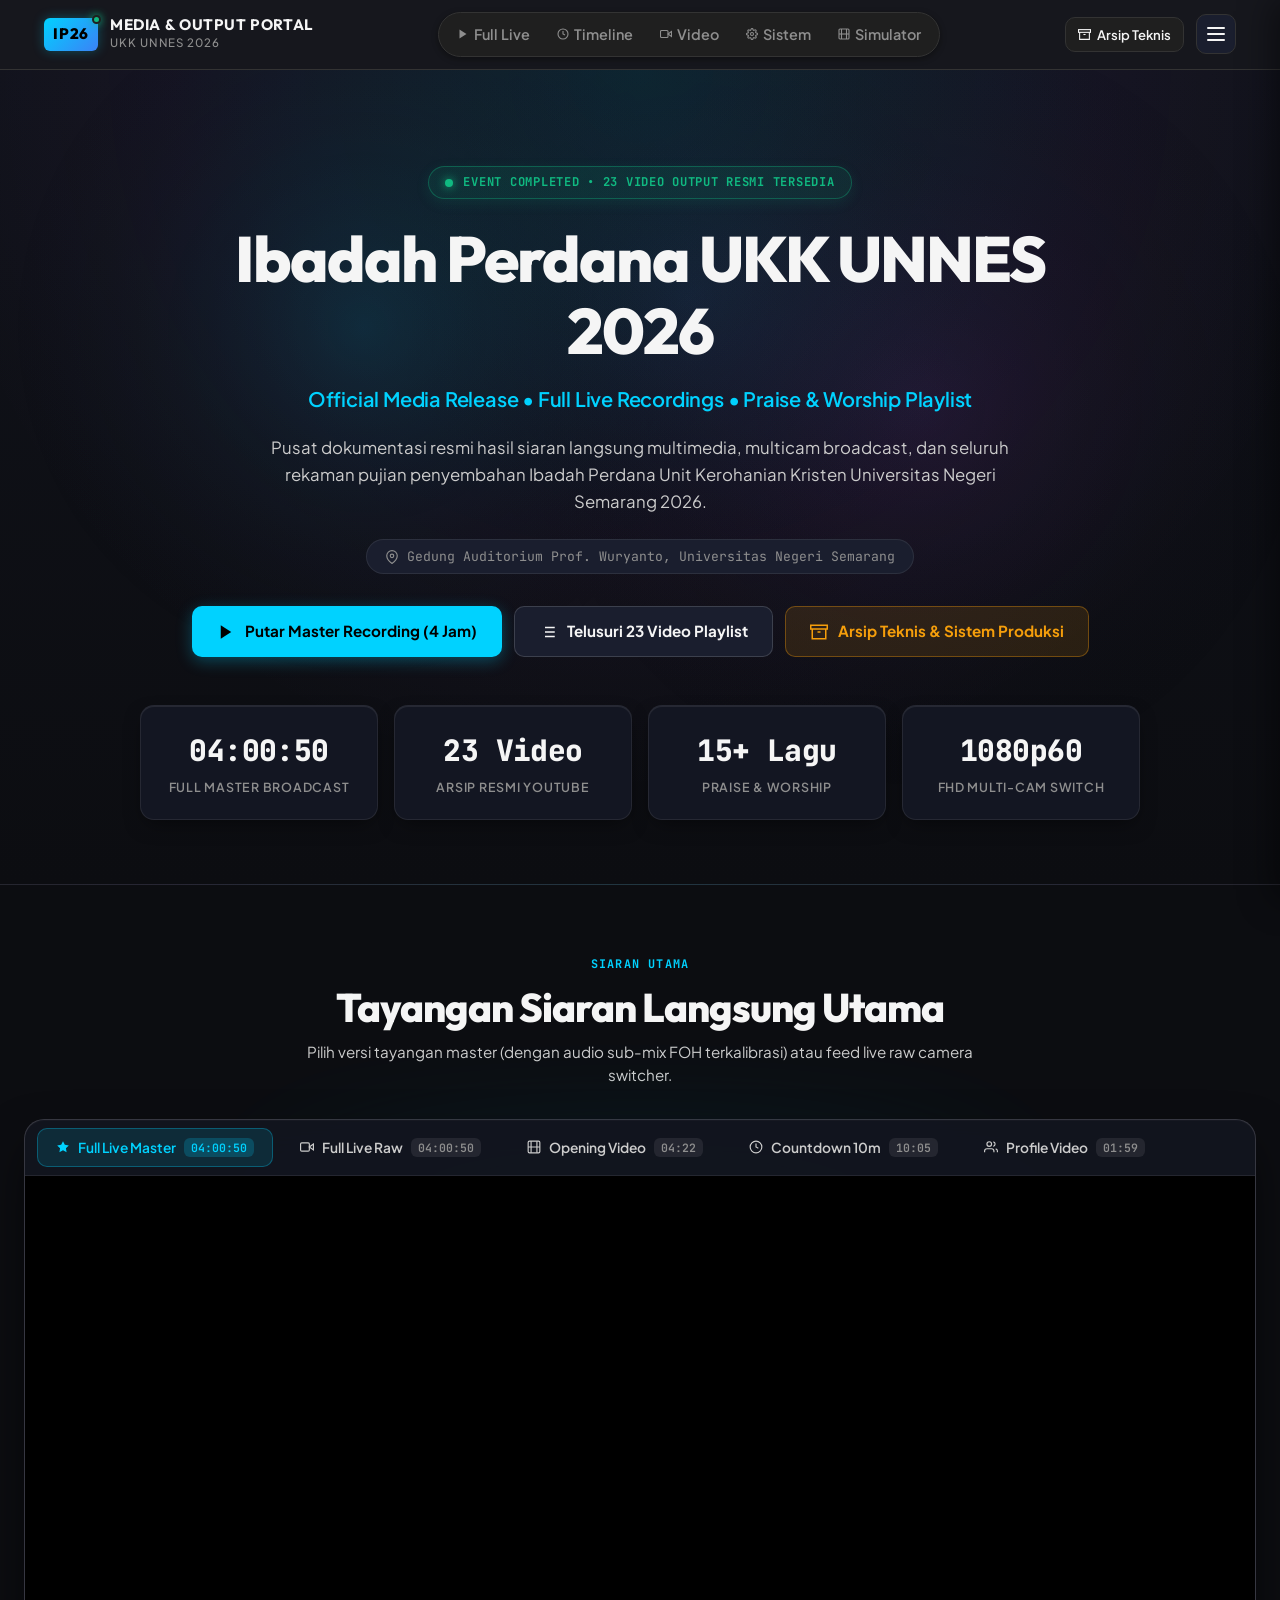
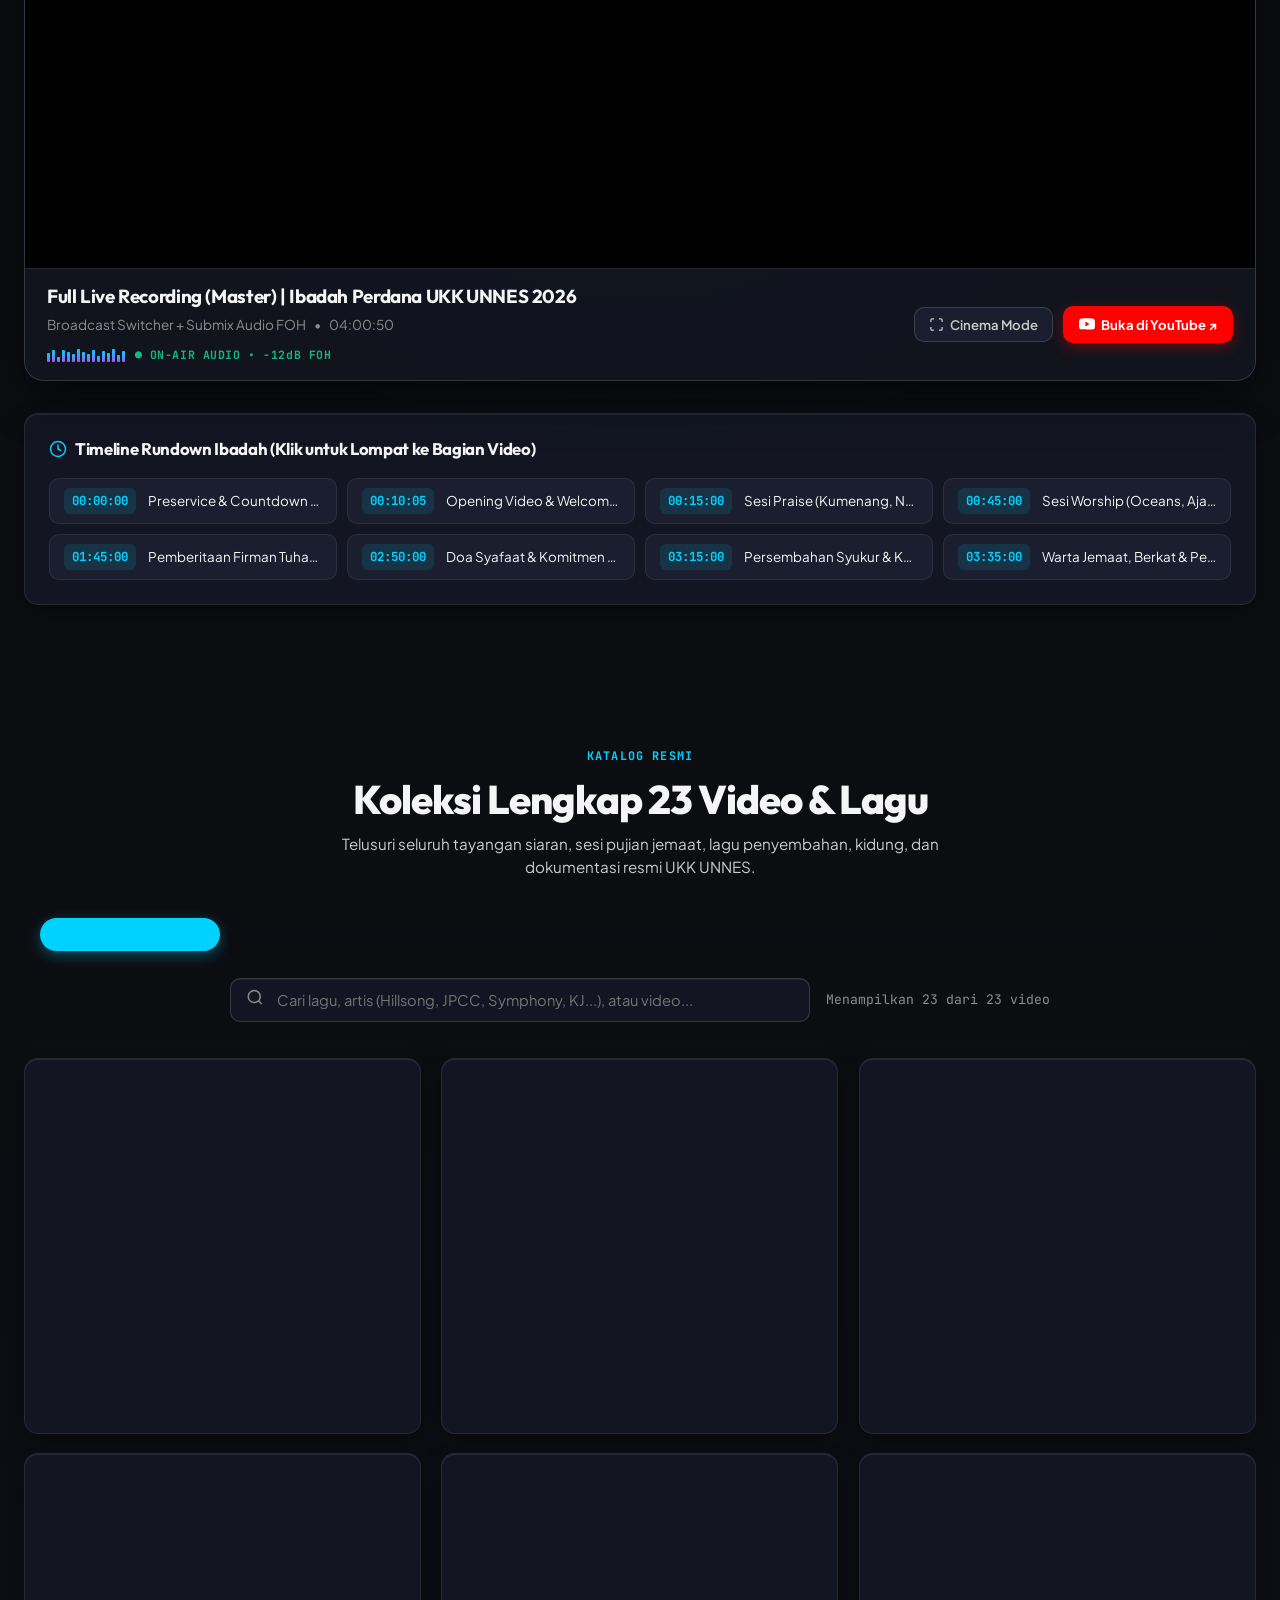
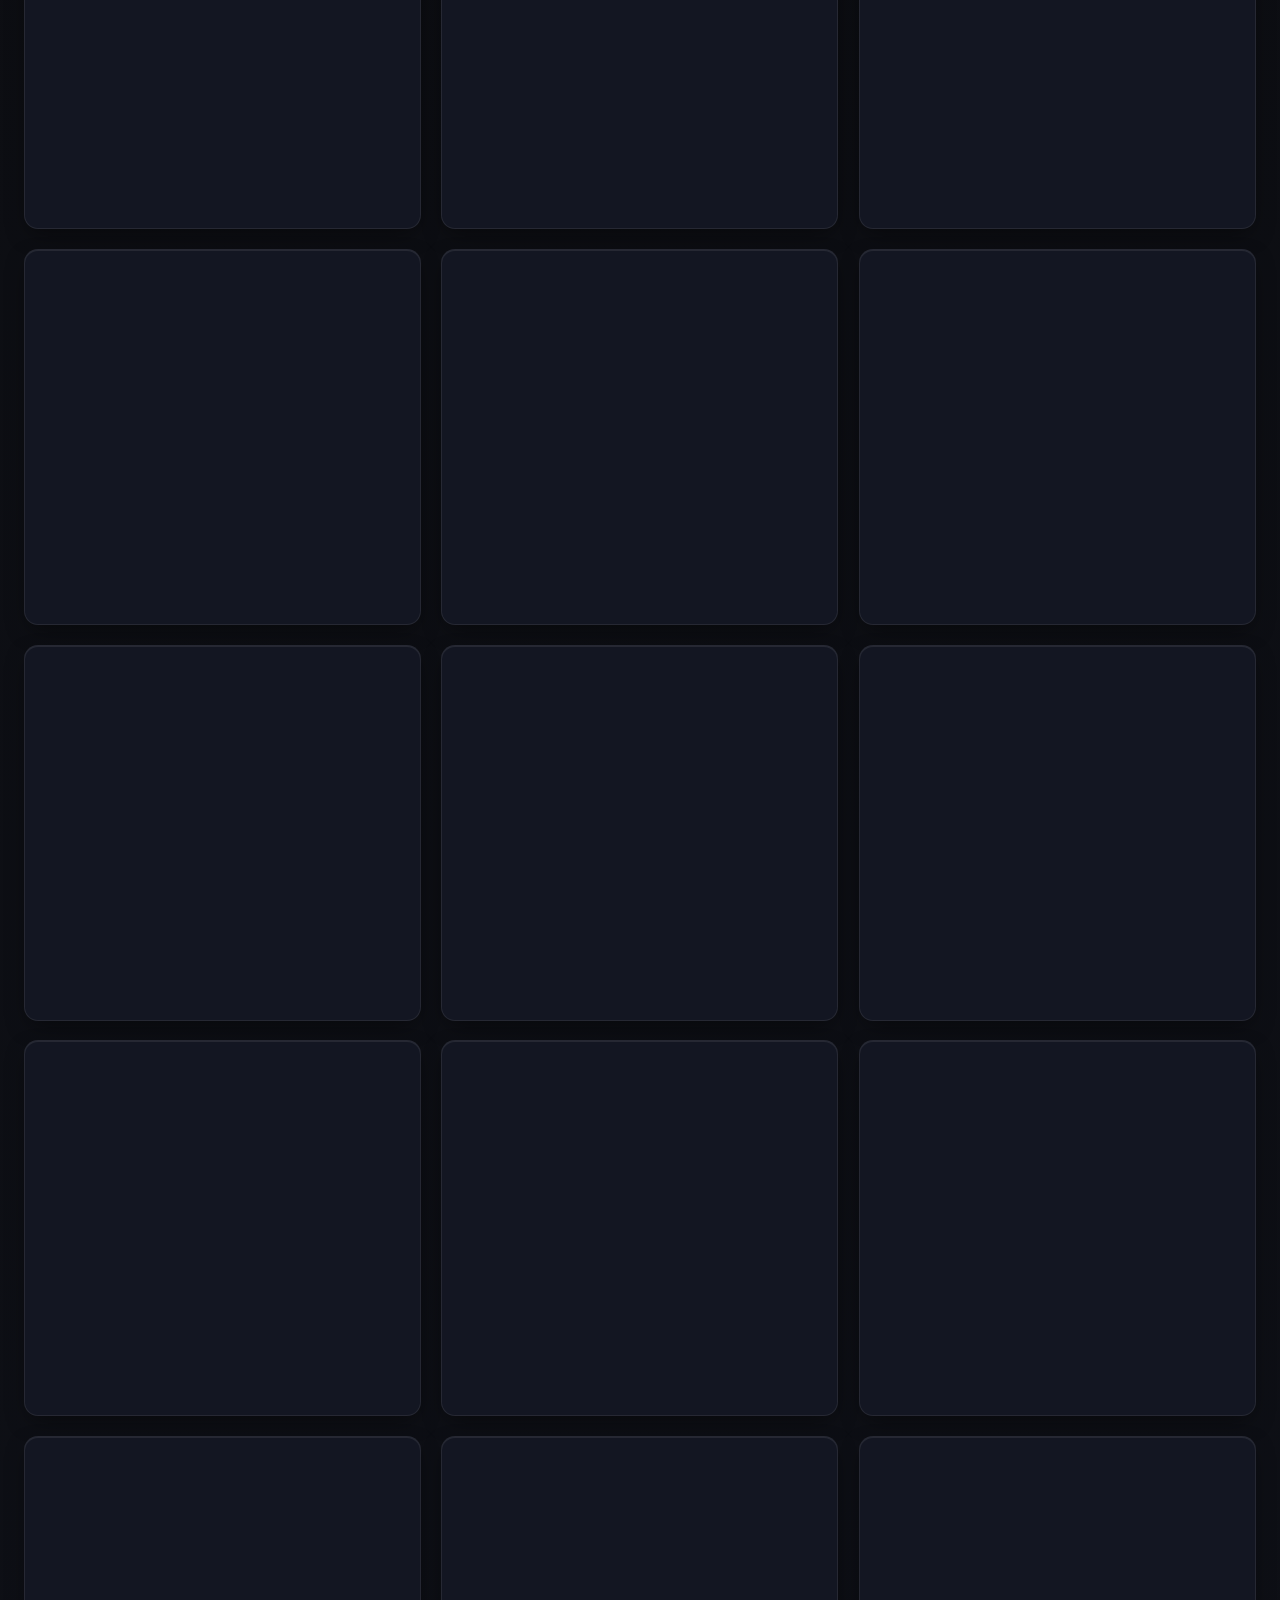
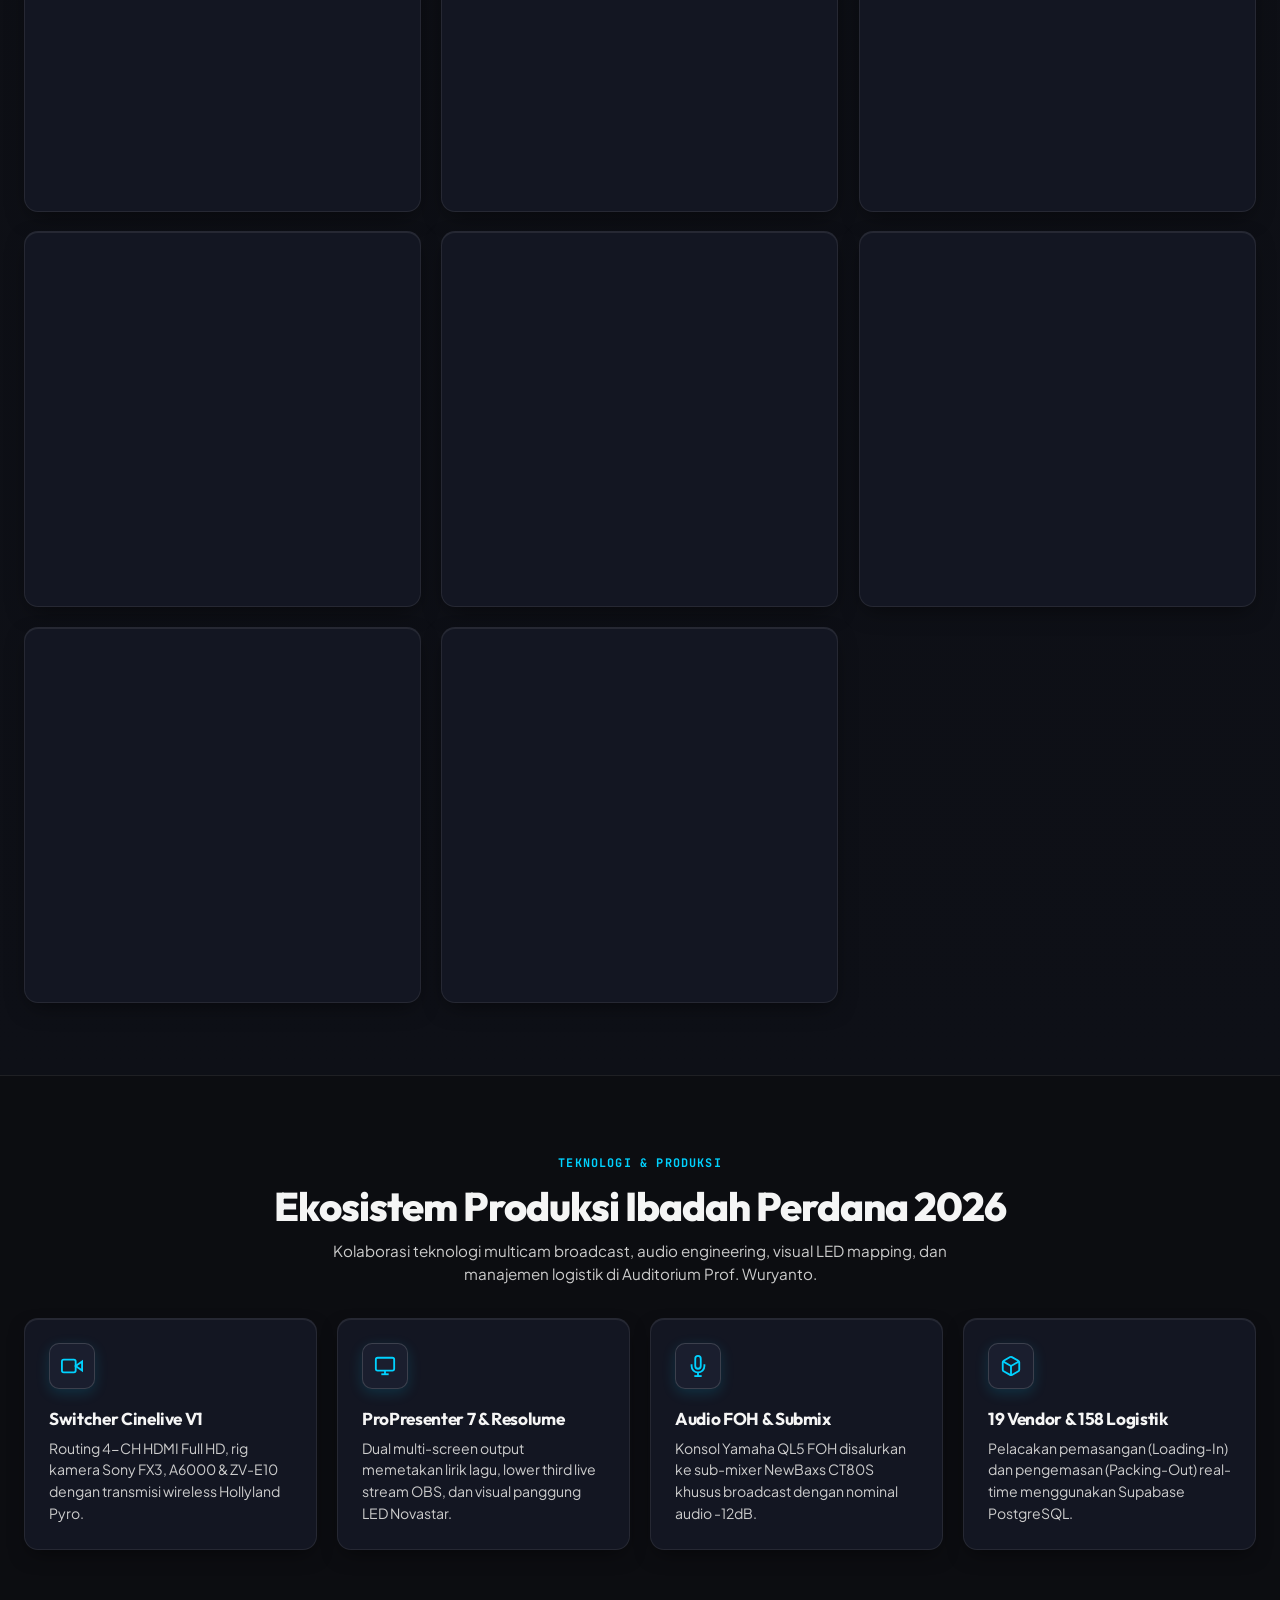
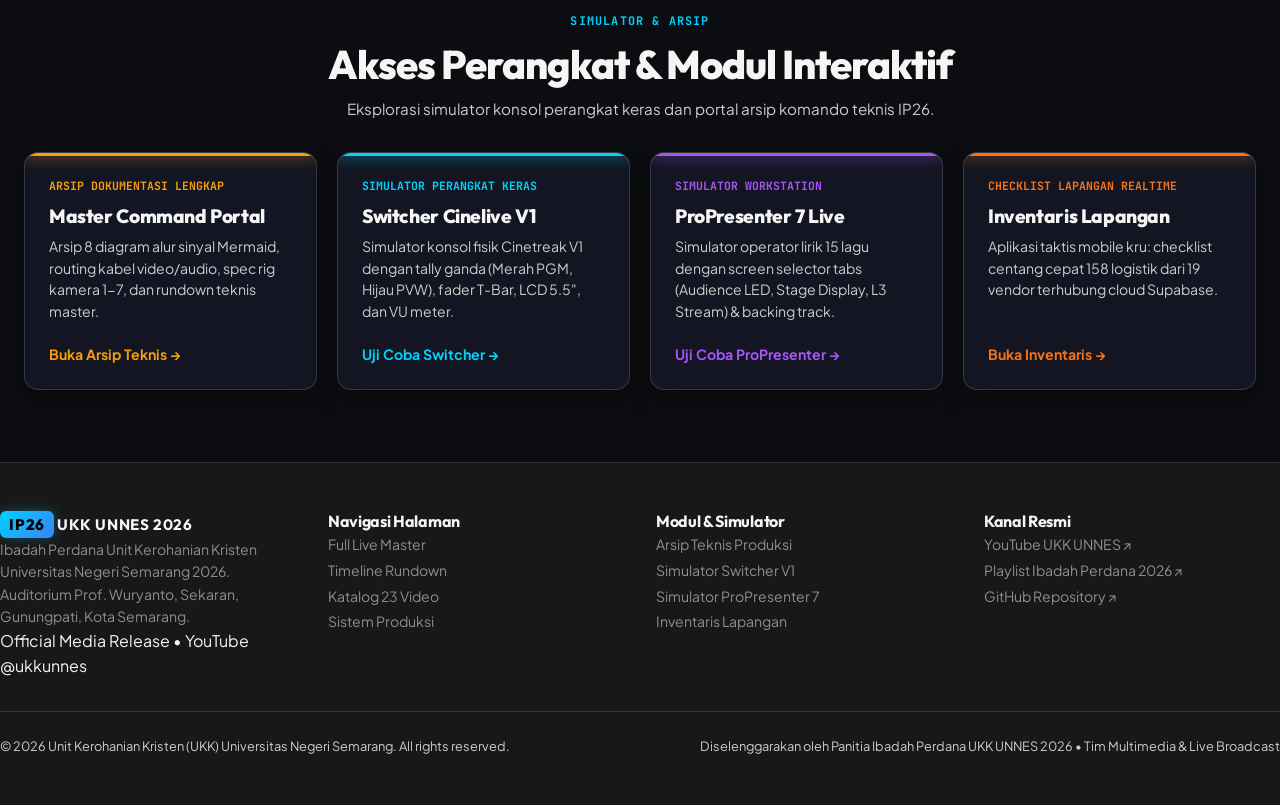
==== commit 428c8a3a: "perf(antislop): optimize 60fps rendering, enforce glass cap and zero em dashes - Anti-Slop (R-02): e" ====
--- a/index.html
+++ b/index.html
@@ -3,7 +3,7 @@
 <head>
   <meta charset="UTF-8" />
   <meta name="viewport" content="width=device-width, initial-scale=1.0" />
-  <title>Ibadah Perdana UKK UNNES 2026 — Official Media Release & Video Output</title>
+  <title>Ibadah Perdana UKK UNNES 2026: Official Media Release & Video Output</title>
   <meta name="description" content="Arsip video resmi, playlist rekaman ibadah langsung 4 jam, lagu pujian penyembahan, dan media dokumentasi Ibadah Perdana UKK UNNES 2026 di Auditorium Prof. Wuryanto." />
   <meta name="keywords" content="Ibadah Perdana, UKK UNNES 2026, Video Ibadah Perdana, Playlist UKK UNNES, Full Live Recording, Praise Worship, Auditorium UNNES, Cinetreak V1, Resolume Arena, ProPresenter" />
   <meta name="author" content="Tim Multimedia & Live Broadcast UKK UNNES 2026" />
@@ -14,14 +14,14 @@
   <meta property="og:type" content="website" />
   <meta property="og:url" content="https://ip26-production.zzdree.workers.dev/" />
   <meta property="og:site_name" content="IP26 Media Release | UKK UNNES" />
-  <meta property="og:title" content="Ibadah Perdana UKK UNNES 2026 — Official Media Release & Video Output" />
+  <meta property="og:title" content="Ibadah Perdana UKK UNNES 2026: Official Media Release & Video Output" />
   <meta property="og:description" content="Tonton kembali seluruh tayangan siaran langsung 4 jam, playlist 23 video pujian penyembahan, dan dokumentasi multimedia Ibadah Perdana UKK UNNES 2026." />
   <meta property="og:locale" content="id_ID" />
   <meta property="og:image" content="https://i.ytimg.com/vi/gAigrossEBk/maxresdefault.jpg" />
 
   <!-- Twitter Card -->
   <meta name="twitter:card" content="summary_large_image" />
-  <meta name="twitter:title" content="Ibadah Perdana UKK UNNES 2026 — Official Media Release" />
+  <meta name="twitter:title" content="Ibadah Perdana UKK UNNES 2026: Official Media Release" />
   <meta name="twitter:description" content="Rekaman live broadcast 4 jam & 23 video lagu pujian penyembahan di Auditorium Prof. Wuryanto UNNES." />
   <meta name="twitter:image" content="https://i.ytimg.com/vi/gAigrossEBk/maxresdefault.jpg" />
 
@@ -97,17 +97,33 @@
       <!-- In-Page Section Navigation (Desktop Quick Jump) -->
       <nav class="desktop-nav" aria-label="Navigasi Section Halaman">
         <div class="nav-links">
-          <a href="#featured-live" class="nav-link"><span>▶️</span> Full Live</a>
-          <a href="#timeline-cues" class="nav-link"><span>🕐</span> Timeline</a>
-          <a href="#video-catalog" class="nav-link"><span>🎬</span> Video</a>
-          <a href="#production-ecosystem" class="nav-link"><span>⚙️</span> Sistem</a>
-          <a href="#simulators" class="nav-link"><span>🎛️</span> Simulator</a>
+          <a href="#featured-live" class="nav-link">
+            <svg width="12" height="12" viewBox="0 0 24 24" fill="currentColor"><polygon points="5 3 19 12 5 21 5 3"></polygon></svg>
+            <span>Full Live</span>
+          </a>
+          <a href="#timeline-cues" class="nav-link">
+            <svg width="12" height="12" viewBox="0 0 24 24" fill="none" stroke="currentColor" stroke-width="2.2"><circle cx="12" cy="12" r="10"></circle><polyline points="12 6 12 12 16 14"></polyline></svg>
+            <span>Timeline</span>
+          </a>
+          <a href="#video-catalog" class="nav-link">
+            <svg width="12" height="12" viewBox="0 0 24 24" fill="none" stroke="currentColor" stroke-width="2.2"><polygon points="23 7 16 12 23 17 23 7"></polygon><rect x="1" y="5" width="15" height="14" rx="2" ry="2"></rect></svg>
+            <span>Video</span>
+          </a>
+          <a href="#production-ecosystem" class="nav-link">
+            <svg width="12" height="12" viewBox="0 0 24 24" fill="none" stroke="currentColor" stroke-width="2.2"><circle cx="12" cy="12" r="3"></circle><path d="M19.4 15a1.65 1.65 0 0 0 .33 1.82l.06.06a2 2 0 0 1 0 2.83 2 2 0 0 1-2.83 0l-.06-.06a1.65 1.65 0 0 0-1.82-.33 1.65 1.65 0 0 0-1 1.51V21a2 2 0 0 1-2 2 2 2 0 0 1-2-2v-.09A1.65 1.65 0 0 0 9 19.4a1.65 1.65 0 0 0-1.82.33l-.06.06a2 2 0 0 1-2.83 0 2 2 0 0 1 0-2.83l.06-.06a1.65 1.65 0 0 0 .33-1.82 1.65 1.65 0 0 0-1.51-1H3a2 2 0 0 1-2-2 2 2 0 0 1 2-2h.09A1.65 1.65 0 0 0 4.6 9a1.65 1.65 0 0 0-.33-1.82l-.06-.06a2 2 0 0 1 0-2.83 2 2 0 0 1 2.83 0l.06.06a1.65 1.65 0 0 0 1.82.33H9a1.65 1.65 0 0 0 1-1.51V3a2 2 0 0 1 2-2 2 2 0 0 1 2 2v.09a1.65 1.65 0 0 0 1 1.51 1.65 1.65 0 0 0 1.82-.33l.06-.06a2 2 0 0 1 2.83 0 2 2 0 0 1 0 2.83l-.06.06a1.65 1.65 0 0 0-.33 1.82V9a1.65 1.65 0 0 0 1.51 1H21a2 2 0 0 1 2 2 2 2 0 0 1-2 2h-.09a1.65 1.65 0 0 0-1.51 1z"></path></svg>
+            <span>Sistem</span>
+          </a>
+          <a href="#simulators" class="nav-link">
+            <svg width="12" height="12" viewBox="0 0 24 24" fill="none" stroke="currentColor" stroke-width="2.2"><rect x="2" y="2" width="20" height="20" rx="2" ry="2"></rect><line x1="7" y1="2" x2="7" y2="22"></line><line x1="17" y1="2" x2="17" y2="22"></line><line x1="2" y1="12" x2="22" y2="12"></line></svg>
+            <span>Simulator</span>
+          </a>
         </div>
       </nav>
 
       <nav class="nav-actions" aria-label="Navigasi Utama">
-        <a href="archive.html" class="btn btn-secondary btn-sm" style="white-space:nowrap;">
-          <span>📦 Arsip Teknis</span>
+        <a href="archive.html" class="btn btn-secondary btn-sm" style="white-space:nowrap; display:inline-flex; align-items:center; gap:6px;">
+          <svg width="13" height="13" viewBox="0 0 24 24" fill="none" stroke="currentColor" stroke-width="2"><polyline points="21 8 21 21 3 21 3 8"></polyline><rect x="1" y="3" width="22" height="5"></rect><line x1="10" y1="12" x2="14" y2="12"></line></svg>
+          <span>Arsip Teknis</span>
         </a>
 
         <button id="mobile-menu-toggle" class="mobile-menu-toggle-btn" aria-label="Buka Menu Navigasi" aria-expanded="false" aria-controls="mobile-nav-drawer" title="Menu Navigasi">
@@ -208,7 +224,8 @@
               role="tab"
               aria-selected="true"
             >
-              <span>⭐ Full Live Master</span>
+              <svg width="14" height="14" viewBox="0 0 24 24" fill="currentColor"><polygon points="12 2 15.09 8.26 22 9.27 17 14.14 18.18 21.02 12 17.77 5.82 21.02 7 14.14 2 9.27 8.91 8.26 12 2"></polygon></svg>
+              <span>Full Live Master</span>
               <span class="player-tab-duration">04:00:50</span>
             </button>
 
@@ -222,7 +239,8 @@
               role="tab"
               aria-selected="false"
             >
-              <span>📹 Full Live Raw</span>
+              <svg width="14" height="14" viewBox="0 0 24 24" fill="none" stroke="currentColor" stroke-width="2"><path d="M23 7l-7 5 7 5V7z"></path><rect x="1" y="5" width="15" height="14" rx="2" ry="2"></rect></svg>
+              <span>Full Live Raw</span>
               <span class="player-tab-duration">04:00:50</span>
             </button>
 
@@ -236,7 +254,8 @@
               role="tab"
               aria-selected="false"
             >
-              <span>🎬 Opening Video</span>
+              <svg width="14" height="14" viewBox="0 0 24 24" fill="none" stroke="currentColor" stroke-width="2"><rect x="2" y="2" width="20" height="20" rx="2.18" ry="2.18"></rect><line x1="7" y1="2" x2="7" y2="22"></line><line x1="17" y1="2" x2="17" y2="22"></line><line x1="2" y1="12" x2="22" y2="12"></line></svg>
+              <span>Opening Video</span>
               <span class="player-tab-duration">04:22</span>
             </button>
 
@@ -250,7 +269,8 @@
               role="tab"
               aria-selected="false"
             >
-              <span>⏳ Countdown 10m</span>
+              <svg width="14" height="14" viewBox="0 0 24 24" fill="none" stroke="currentColor" stroke-width="2"><circle cx="12" cy="12" r="10"></circle><polyline points="12 6 12 12 16 14"></polyline></svg>
+              <span>Countdown 10m</span>
               <span class="player-tab-duration">10:05</span>
             </button>
 
@@ -264,7 +284,8 @@
               role="tab"
               aria-selected="false"
             >
-              <span>👥 Profile Video</span>
+              <svg width="14" height="14" viewBox="0 0 24 24" fill="none" stroke="currentColor" stroke-width="2"><path d="M17 21v-2a4 4 0 0 0-4-4H5a4 4 0 0 0-4 4v2"></path><circle cx="9" cy="7" r="4"></circle><path d="M23 21v-2a4 4 0 0 0-3-3.87"></path><path d="M16 3.13a4 4 0 0 1 0 7.75"></path></svg>
+              <span>Profile Video</span>
               <span class="player-tab-duration">01:59</span>
             </button>
           </div>
@@ -514,28 +535,28 @@
         <div class="simulators-grid">
           <a href="archive.html" class="sim-card" style="--sim-accent: var(--accent-amber);">
             <span class="sim-card-badge">ARSIP DOKUMENTASI LENGKAP</span>
-            <h3 class="sim-card-title">📦 Master Command Portal</h3>
+            <h3 class="sim-card-title">Master Command Portal</h3>
             <p class="sim-card-desc">Arsip 8 diagram alur sinyal Mermaid, routing kabel video/audio, spec rig kamera 1-7, dan rundown teknis master.</p>
             <span class="sim-card-action">Buka Arsip Teknis &rarr;</span>
           </a>
 
           <a href="switcher.html" class="sim-card" style="--sim-accent: #00d2ff;">
             <span class="sim-card-badge">SIMULATOR PERANGKAT KERAS</span>
-            <h3 class="sim-card-title">🎛️ Switcher Cinelive V1</h3>
+            <h3 class="sim-card-title">Switcher Cinelive V1</h3>
             <p class="sim-card-desc">Simulator konsol fisik Cinetreak V1 dengan tally ganda (Merah PGM, Hijau PVW), fader T-Bar, LCD 5.5", dan VU meter.</p>
             <span class="sim-card-action">Uji Coba Switcher &rarr;</span>
           </a>
 
           <a href="presenter.html" class="sim-card" style="--sim-accent: #a855f7;">
             <span class="sim-card-badge">SIMULATOR WORKSTATION</span>
-            <h3 class="sim-card-title">🎶 ProPresenter 7 Live</h3>
+            <h3 class="sim-card-title">ProPresenter 7 Live</h3>
             <p class="sim-card-desc">Simulator operator lirik 15 lagu dengan screen selector tabs (Audience LED, Stage Display, L3 Stream) &amp; backing track.</p>
             <span class="sim-card-action">Uji Coba ProPresenter &rarr;</span>
           </a>
 
           <a href="inventory.html" class="sim-card" style="--sim-accent: #f97316;">
             <span class="sim-card-badge">CHECKLIST LAPANGAN REALTIME</span>
-            <h3 class="sim-card-title">📋 Inventaris Lapangan</h3>
+            <h3 class="sim-card-title">Inventaris Lapangan</h3>
             <p class="sim-card-desc">Aplikasi taktis mobile kru: checklist centang cepat 158 logistik dari 19 vendor terhubung cloud Supabase.</p>
             <span class="sim-card-action">Buka Inventaris &rarr;</span>
           </a>
--- a/landing.css
+++ b/landing.css
@@ -1,26 +1,19 @@
-/* ==========================================================================
-   IP26 PRODUCTION PORTAL — DEDICATED MEDIA OUTPUT & RECAP LANDING PAGE
-   Design System: Utilitarian Broadcast Command (Linear/Stripe/Apple Event caliber)
-   Frosted Glassmorphism, Multi-Layer Depth, Fluid Spring Physics
-   ========================================================================== */
-
-/* --- 0. EXTENDED GLASS & MOTION TOKENS --- */
+/**
+ * IP26 MEDIA OUTPUT & RECAP LANDING PAGE
+ * Design System: Utilitarian Broadcast Command (High-Precision Media Recap)
+ * Optimized for 60fps fluid rendering, zero GPU lag, and WCAG AA contrast.
+ */
+
 :root {
-  /* Surface Depths (OLED Neutral Dark Architecture) */
   --bg-canvas: #0c0d11;
-  --bg-surface-glass-subtle: rgba(20, 22, 31, 0.45);
-  --bg-surface-glass: rgba(22, 25, 36, 0.65);
-  --bg-surface-glass-elevated: rgba(28, 32, 48, 0.82);
-  --bg-surface-glass-floating: rgba(34, 39, 58, 0.92);
-
-  /* Specular Highlight & Border Tokens */
+  --bg-surface-glass: rgba(22, 25, 36, 0.75);
+  --bg-surface-card: #131622;
+  --bg-surface-elevated: #1a1e2e;
+
   --glass-border-subtle: rgba(255, 255, 255, 0.08);
   --glass-border-medium: rgba(255, 255, 255, 0.15);
   --glass-border-specular: rgba(255, 255, 255, 0.28);
-  --glass-highlight-top: linear-gradient(180deg, rgba(255, 255, 255, 0.16) 0%, rgba(255, 255, 255, 0) 100%);
-
-  /* Spring Physics Curves (Framer-Motion-Identical) */
-  --spring-bounce: cubic-bezier(0.34, 1.56, 0.64, 1);
+
   --spring-smooth: cubic-bezier(0.16, 1, 0.3, 1);
   --spring-pill: cubic-bezier(0.2, 0.9, 0.3, 1.2);
 }
@@ -31,17 +24,16 @@
   overflow-x: hidden;
 }
 
-/* --- 1. HERO SECTION --- */
+/* 1. Hero Section */
 .media-hero {
   position: relative;
-  padding: clamp(4rem, 9vw, 7rem) 1.5rem clamp(3rem, 6vw, 4.5rem);
-  background: radial-gradient(circle at 50% 0%, rgba(0, 210, 255, 0.12) 0%, rgba(168, 85, 247, 0.05) 45%, transparent 70%),
+  padding: clamp(3.5rem, 8vw, 6rem) 1.5rem clamp(2.5rem, 5vw, 4rem);
+  background: radial-gradient(circle at 50% 0%, rgba(0, 210, 255, 0.1) 0%, rgba(168, 85, 247, 0.04) 45%, transparent 70%),
               linear-gradient(180deg, #10121a 0%, var(--bg-canvas) 100%);
   border-bottom: 1px solid var(--glass-border-subtle);
   overflow: hidden;
 }
 
-/* Ambient Canvas Background */
 .hero-ambient-canvas {
   position: absolute;
   top: 0;
@@ -50,7 +42,7 @@
   height: 100%;
   pointer-events: none;
   z-index: 1;
-  opacity: 0.85;
+  opacity: 0.8;
 }
 
 .media-hero-container {
@@ -69,9 +61,7 @@
   align-items: center;
   gap: 10px;
   background: rgba(16, 185, 129, 0.1);
-  backdrop-filter: blur(12px);
-  -webkit-backdrop-filter: blur(12px);
-  border: 1px solid rgba(16, 185, 129, 0.3);
+  border: 1px solid rgba(16, 185, 129, 0.35);
   color: #10b981;
   font-family: var(--font-mono);
   font-size: 0.76rem;
@@ -79,9 +69,9 @@
   letter-spacing: 0.06em;
   padding: 6px 16px;
   border-radius: var(--radius-full);
-  margin-bottom: 1.75rem;
+  margin-bottom: 1.5rem;
   text-transform: uppercase;
-  box-shadow: 0 4px 16px rgba(16, 185, 129, 0.15), inset 0 1px 0 rgba(255, 255, 255, 0.15);
+  box-shadow: 0 4px 14px rgba(16, 185, 129, 0.12);
 }
 
 .pulse-dot {
@@ -89,26 +79,25 @@
   height: 8px;
   border-radius: 50%;
   background-color: #10b981;
-  box-shadow: 0 0 12px #10b981;
+  box-shadow: 0 0 10px #10b981;
   display: inline-block;
   animation: pulse-glow 2s infinite ease-in-out;
 }
 
 @keyframes pulse-glow {
   0%, 100% { opacity: 1; transform: scale(1); }
-  50% { opacity: 0.4; transform: scale(0.8); }
+  50% { opacity: 0.4; transform: scale(0.85); }
 }
 
 .media-hero-title {
   font-family: var(--font-display);
-  font-size: clamp(2.4rem, 6vw, 4.2rem);
+  font-size: clamp(2.3rem, 5.5vw, 4rem);
   font-weight: 800;
-  letter-spacing: -0.035em;
-  line-height: 1.1;
+  letter-spacing: -0.03em;
+  line-height: 1.12;
   color: var(--text-primary);
   margin: 0 0 1rem;
   max-width: 960px;
-  text-shadow: 0 4px 24px rgba(0, 0, 0, 0.6);
 }
 
 .media-hero-subtitle {
@@ -118,108 +107,94 @@
   color: var(--accent-cyan);
   margin: 0 0 1.25rem;
   letter-spacing: -0.01em;
-  text-shadow: 0 2px 12px rgba(0, 210, 255, 0.3);
 }
 
 .media-hero-desc {
   font-family: var(--font-body);
-  font-size: clamp(0.95rem, 1.5vw, 1.08rem);
+  font-size: clamp(0.95rem, 1.5vw, 1.05rem);
   color: var(--text-secondary);
-  line-height: 1.65;
+  line-height: 1.6;
   max-width: 780px;
-  margin: 0 0 1.75rem;
+  margin: 0 0 1.5rem;
 }
 
 .hero-venue-tag {
   display: inline-flex;
   align-items: center;
   gap: 8px;
-  background: rgba(30, 35, 50, 0.5);
-  backdrop-filter: blur(12px);
-  -webkit-backdrop-filter: blur(12px);
+  background: var(--bg-surface-elevated);
   border: 1px solid var(--glass-border-subtle);
   color: var(--text-muted);
   font-family: var(--font-mono);
   font-size: 0.82rem;
   padding: 6px 18px;
   border-radius: var(--radius-full);
-  margin-bottom: 2.25rem;
-  box-shadow: inset 0 1px 0 rgba(255, 255, 255, 0.08);
+  margin-bottom: 2rem;
 }
 
 .hero-actions {
   display: flex;
   flex-wrap: wrap;
-  gap: 14px;
+  gap: 12px;
   justify-content: center;
-  margin-bottom: 3.5rem;
+  margin-bottom: 3rem;
 }
 
 .btn-hero {
   display: inline-flex;
   align-items: center;
   gap: 10px;
-  padding: 13px 26px;
+  padding: 12px 24px;
   border-radius: var(--radius-md);
   font-family: var(--font-body);
   font-size: 0.95rem;
   font-weight: 700;
   text-decoration: none;
   cursor: pointer;
-  transition: all 250ms var(--spring-smooth);
+  transition: transform 200ms var(--spring-smooth), box-shadow 200ms ease;
   border: 1px solid transparent;
-  position: relative;
-  overflow: hidden;
 }
 
 .btn-hero-primary {
-  background: linear-gradient(135deg, var(--accent-cyan) 0%, #00b4d8 100%);
+  background: var(--accent-cyan);
   color: #000;
-  box-shadow: 0 6px 20px rgba(0, 210, 255, 0.35), inset 0 1px 0 rgba(255, 255, 255, 0.4);
+  box-shadow: 0 4px 16px rgba(0, 210, 255, 0.3);
 }
 
 .btn-hero-primary:hover {
-  filter: brightness(1.12);
-  transform: translateY(-2px) scale(1.02);
-  box-shadow: 0 10px 28px rgba(0, 210, 255, 0.48);
+  filter: brightness(1.1);
+  transform: translateY(-2px);
+  box-shadow: 0 8px 24px rgba(0, 210, 255, 0.42);
   color: #000;
 }
 
 .btn-hero-secondary {
-  background: rgba(30, 35, 52, 0.6);
-  backdrop-filter: blur(16px);
-  -webkit-backdrop-filter: blur(16px);
+  background: var(--bg-surface-elevated);
   color: var(--text-primary);
   border-color: var(--glass-border-medium);
-  box-shadow: 0 4px 16px rgba(0, 0, 0, 0.4), inset 0 1px 0 rgba(255, 255, 255, 0.12);
 }
 
 .btn-hero-secondary:hover {
-  background: rgba(40, 48, 70, 0.8);
+  background: #24293d;
   border-color: var(--accent-cyan);
   color: var(--text-primary);
   transform: translateY(-2px);
-  box-shadow: 0 8px 24px rgba(0, 210, 255, 0.2);
 }
 
 .btn-hero-archive {
   background: rgba(245, 158, 11, 0.12);
-  backdrop-filter: blur(16px);
-  -webkit-backdrop-filter: blur(16px);
   color: var(--accent-amber);
   border-color: rgba(245, 158, 11, 0.35);
-  box-shadow: 0 4px 16px rgba(245, 158, 11, 0.15), inset 0 1px 0 rgba(255, 255, 255, 0.08);
 }
 
 .btn-hero-archive:hover {
-  background: rgba(245, 158, 11, 0.22);
+  background: rgba(245, 158, 11, 0.2);
   border-color: var(--accent-amber);
   color: var(--accent-amber);
   transform: translateY(-2px);
-  box-shadow: 0 8px 24px rgba(245, 158, 11, 0.28);
-}
-
-/* --- STATS STRIP (Frosted Glass Bento Tiles) --- */
+}
+
+/* Stats Strip (Clean High-Contrast Bento Tiles) */
 .stats-strip {
   display: grid;
   grid-template-columns: repeat(auto-fit, minmax(190px, 1fr));
@@ -229,38 +204,18 @@
 }
 
 .stat-card {
-  position: relative;
-  background: var(--bg-surface-glass);
-  backdrop-filter: blur(20px) saturate(180%);
-  -webkit-backdrop-filter: blur(20px) saturate(180%);
+  background: var(--bg-surface-card);
   border: 1px solid var(--glass-border-subtle);
   border-radius: var(--radius-lg);
-  padding: 1.4rem 1rem;
+  padding: 1.3rem 1rem;
   text-align: center;
-  transition: transform 250ms var(--spring-smooth), border-color 200ms ease, box-shadow 250ms ease;
-  box-shadow: 0 10px 24px -6px rgba(0, 0, 0, 0.5), inset 0 1px 0 rgba(255, 255, 255, 0.1);
-  overflow: hidden;
-}
-
-/* Spotlight radial highlight */
-.stat-card::before {
-  content: "";
-  position: absolute;
-  inset: 0;
-  background: radial-gradient(300px circle at var(--mouse-x, -999px) var(--mouse-y, -999px), rgba(0, 210, 255, 0.12), transparent 70%);
-  pointer-events: none;
-  opacity: 0;
-  transition: opacity 250ms ease;
+  transition: transform 200ms var(--spring-smooth), border-color 150ms ease;
+  box-shadow: 0 8px 20px -6px rgba(0, 0, 0, 0.5), inset 0 1px 0 rgba(255, 255, 255, 0.08);
 }
 
 .stat-card:hover {
-  transform: translateY(-3px) scale(1.015);
+  transform: translateY(-2px);
   border-color: var(--glass-border-medium);
-  box-shadow: 0 16px 36px -8px rgba(0, 210, 255, 0.2), inset 0 1px 0 rgba(255, 255, 255, 0.2);
-}
-
-.stat-card:hover::before {
-  opacity: 1;
 }
 
 .stat-val {
@@ -268,11 +223,9 @@
   font-size: 1.85rem;
   font-weight: 800;
   color: var(--text-primary);
-  letter-spacing: -0.025em;
+  letter-spacing: -0.02em;
   margin-bottom: 4px;
   font-variant-numeric: tabular-nums;
-  position: relative;
-  z-index: 1;
 }
 
 .stat-lbl {
@@ -282,11 +235,9 @@
   text-transform: uppercase;
   letter-spacing: 0.06em;
   font-weight: 600;
-  position: relative;
-  z-index: 1;
-}
-
-/* --- 2. FEATURED MASTER PLAYER SECTION --- */
+}
+
+/* 2. Featured Master Player Section (Glassmorphism Focal Anchor) */
 .section-featured {
   padding: 4rem 1.5rem;
   background: var(--bg-canvas);
@@ -300,7 +251,7 @@
 
 .section-head {
   text-align: center;
-  margin-bottom: 2.25rem;
+  margin-bottom: 2rem;
 }
 
 .section-tag {
@@ -316,58 +267,55 @@
 
 .section-title {
   font-family: var(--font-display);
-  font-size: clamp(1.75rem, 3.8vw, 2.6rem);
+  font-size: clamp(1.7rem, 3.8vw, 2.5rem);
   font-weight: 800;
   letter-spacing: -0.025em;
   color: var(--text-primary);
-  margin: 0 0 0.6rem;
+  margin: 0 0 0.5rem;
 }
 
 .section-desc {
   font-family: var(--font-body);
-  font-size: 0.96rem;
+  font-size: 0.95rem;
   color: var(--text-secondary);
   max-width: 680px;
   margin: 0 auto;
   line-height: 1.55;
 }
 
-/* Outer Wrapper & Ambient Glow (Backdrop Lighting) */
 .player-wrapper-outer {
   position: relative;
   width: 100%;
 }
 
+/* Focal bias lighting behind player */
 .player-ambient-glow {
   position: absolute;
-  inset: -20px;
-  border-radius: 32px;
-  background: radial-gradient(circle at 50% 45%, var(--ambient-glow-color, rgba(0, 210, 255, 0.45)), rgba(168, 85, 247, 0.2) 40%, transparent 75%);
-  filter: blur(55px);
-  opacity: 0.55;
+  inset: -16px;
+  border-radius: 28px;
+  background: radial-gradient(circle at 50% 45%, var(--ambient-glow-color, rgba(0, 210, 255, 0.35)), transparent 70%);
+  filter: blur(45px);
+  opacity: 0.45;
   z-index: 0;
   pointer-events: none;
-  transition: all 600ms var(--spring-smooth);
+  transition: all 400ms var(--spring-smooth);
 }
 
 .featured-player-card {
   position: relative;
   z-index: 1;
-  background: var(--bg-surface-glass-elevated);
-  backdrop-filter: blur(24px) saturate(190%);
-  -webkit-backdrop-filter: blur(24px) saturate(190%);
+  background: var(--bg-surface-glass);
+  backdrop-filter: blur(20px) saturate(180%);
+  -webkit-backdrop-filter: blur(20px) saturate(180%);
   border: 1px solid var(--glass-border-medium);
   border-radius: var(--radius-xl);
   overflow: hidden;
-  box-shadow: 0 24px 60px -12px rgba(0, 0, 0, 0.75), inset 0 1px 0 rgba(255, 255, 255, 0.18);
-  transition: all 400ms var(--spring-smooth);
+  box-shadow: 0 20px 50px -10px rgba(0, 0, 0, 0.7), inset 0 1px 0 rgba(255, 255, 255, 0.15);
 }
 
 .player-nav-tabs {
   display: flex;
   background: rgba(18, 20, 30, 0.85);
-  backdrop-filter: blur(16px);
-  -webkit-backdrop-filter: blur(16px);
   border-bottom: 1px solid var(--glass-border-subtle);
   overflow-x: auto;
   padding: 8px 12px;
@@ -389,7 +337,7 @@
   border: 1px solid transparent;
   cursor: pointer;
   white-space: nowrap;
-  transition: all 200ms var(--spring-smooth);
+  transition: all 180ms ease;
 }
 
 .player-tab:hover {
@@ -398,10 +346,9 @@
 }
 
 .player-tab.active {
-  background: rgba(0, 210, 255, 0.14);
+  background: rgba(0, 210, 255, 0.12);
   color: var(--accent-cyan);
-  border-color: rgba(0, 210, 255, 0.35);
-  box-shadow: 0 2px 10px rgba(0, 210, 255, 0.18), inset 0 1px 0 rgba(255, 255, 255, 0.2);
+  border-color: rgba(0, 210, 255, 0.3);
 }
 
 .player-tab-duration {
@@ -414,7 +361,7 @@
 }
 
 .player-tab.active .player-tab-duration {
-  background: rgba(0, 210, 255, 0.22);
+  background: rgba(0, 210, 255, 0.2);
   color: var(--accent-cyan);
 }
 
@@ -435,15 +382,13 @@
 }
 
 .player-meta-bar {
-  padding: 18px 24px;
+  padding: 16px 22px;
   display: flex;
   align-items: center;
   justify-content: space-between;
   gap: 16px;
   flex-wrap: wrap;
   background: rgba(18, 20, 30, 0.85);
-  backdrop-filter: blur(16px);
-  -webkit-backdrop-filter: blur(16px);
   border-top: 1px solid var(--glass-border-subtle);
 }
 
@@ -457,7 +402,7 @@
 
 .player-active-title {
   font-family: var(--font-display);
-  font-size: 1.2rem;
+  font-size: 1.18rem;
   font-weight: 700;
   color: var(--text-primary);
   margin: 0;
@@ -465,7 +410,7 @@
 
 .player-active-subtitle {
   font-family: var(--font-body);
-  font-size: 0.86rem;
+  font-size: 0.85rem;
   color: var(--text-muted);
   display: flex;
   align-items: center;
@@ -517,12 +462,11 @@
   flex-wrap: wrap;
 }
 
-/* Cinema / Theater Mode Button */
 .player-theater-btn {
   display: inline-flex;
   align-items: center;
   gap: 6px;
-  background: rgba(255, 255, 255, 0.06);
+  background: var(--bg-surface-elevated);
   border: 1px solid var(--glass-border-medium);
   color: var(--text-secondary);
   font-family: var(--font-body);
@@ -531,18 +475,18 @@
   padding: 8px 14px;
   border-radius: var(--radius-md);
   cursor: pointer;
-  transition: all 200ms var(--spring-smooth);
+  transition: all 180ms ease;
 }
 
 .player-theater-btn:hover {
-  background: rgba(255, 255, 255, 0.12);
+  background: #24293d;
   color: var(--text-primary);
   border-color: var(--glass-border-specular);
   transform: translateY(-1px);
 }
 
 .player-theater-btn.active {
-  background: rgba(0, 210, 255, 0.18);
+  background: rgba(0, 210, 255, 0.16);
   color: var(--accent-cyan);
   border-color: var(--accent-cyan);
 }
@@ -559,7 +503,7 @@
   padding: 8px 16px;
   border-radius: var(--radius-md);
   text-decoration: none;
-  transition: all 200ms var(--spring-smooth);
+  transition: transform 180ms ease, filter 180ms ease;
   box-shadow: 0 4px 14px rgba(255, 0, 0, 0.35);
 }
 
@@ -567,20 +511,19 @@
   filter: brightness(1.15);
   color: #fff;
   transform: translateY(-1px);
-  box-shadow: 0 6px 20px rgba(255, 0, 0, 0.5);
-}
-
-/* Cinema Mode Expansion State */
+}
+
+/* Cinema Mode Expansion */
 .cinema-backdrop {
   position: fixed;
   inset: 0;
   background: rgba(6, 8, 12, 0.94);
-  backdrop-filter: blur(28px);
-  -webkit-backdrop-filter: blur(28px);
+  backdrop-filter: blur(24px);
+  -webkit-backdrop-filter: blur(24px);
   z-index: 9400;
   opacity: 0;
   pointer-events: none;
-  transition: opacity 400ms var(--spring-smooth);
+  transition: opacity 300ms var(--spring-smooth);
 }
 
 body.cinema-mode-active {
@@ -600,7 +543,7 @@
   width: min(94vw, 1360px);
   max-height: 94vh;
   z-index: 9500;
-  box-shadow: 0 32px 90px rgba(0, 0, 0, 0.95), 0 0 100px rgba(0, 210, 255, 0.3);
+  box-shadow: 0 32px 90px rgba(0, 0, 0, 0.95), 0 0 80px rgba(0, 210, 255, 0.25);
 }
 
 body.cinema-mode-active .player-ambient-glow {
@@ -611,19 +554,17 @@
   width: min(98vw, 1440px);
   height: 80vh;
   z-index: 9450;
-  opacity: 0.8;
+  opacity: 0.7;
 }
 
 /* Timeline Markers */
 .rundown-cues-card {
-  margin-top: 2.25rem;
-  background: var(--bg-surface-glass);
-  backdrop-filter: blur(20px) saturate(180%);
-  -webkit-backdrop-filter: blur(20px) saturate(180%);
+  margin-top: 2rem;
+  background: var(--bg-surface-card);
   border: 1px solid var(--glass-border-subtle);
   border-radius: var(--radius-lg);
-  padding: 1.6rem;
-  box-shadow: 0 10px 28px -6px rgba(0, 0, 0, 0.5), inset 0 1px 0 rgba(255, 255, 255, 0.08);
+  padding: 1.5rem;
+  box-shadow: 0 8px 24px -6px rgba(0, 0, 0, 0.5), inset 0 1px 0 rgba(255, 255, 255, 0.08);
 }
 
 .rundown-cues-title {
@@ -640,7 +581,7 @@
 .rundown-cues-grid {
   display: grid;
   grid-template-columns: repeat(auto-fill, minmax(260px, 1fr));
-  gap: 12px;
+  gap: 10px;
 }
 
 .cue-item {
@@ -649,19 +590,16 @@
   gap: 12px;
   padding: 9px 14px;
   border-radius: var(--radius-md);
-  background: rgba(30, 35, 50, 0.5);
-  backdrop-filter: blur(12px);
-  -webkit-backdrop-filter: blur(12px);
+  background: var(--bg-surface-elevated);
   border: 1px solid var(--glass-border-subtle);
   cursor: pointer;
-  transition: all 200ms var(--spring-smooth);
+  transition: transform 180ms var(--spring-smooth), border-color 150ms ease;
 }
 
 .cue-item:hover {
-  background: rgba(40, 48, 70, 0.8);
+  background: #24293d;
   border-color: var(--accent-cyan);
-  transform: translateY(-2px) scale(1.02);
-  box-shadow: 0 6px 18px rgba(0, 210, 255, 0.2);
+  transform: translateY(-2px);
 }
 
 .cue-time {
@@ -685,7 +623,7 @@
   text-overflow: ellipsis;
 }
 
-/* --- 3. VIDEO CATALOG & FILTER SECTION --- */
+/* 3. Video Catalog & Filter Section (High-Performance 60fps Scroll) */
 .section-catalog {
   padding: 4.5rem 1.5rem;
   background: linear-gradient(180deg, var(--bg-canvas) 0%, #0e1017 100%);
@@ -693,7 +631,7 @@
 }
 
 .catalog-toolbar {
-  margin-bottom: 2.5rem;
+  margin-bottom: 2.25rem;
   display: flex;
   flex-direction: column;
   gap: 20px;
@@ -706,13 +644,13 @@
   flex-wrap: wrap;
   gap: 4px;
   padding: 6px;
-  background: rgba(18, 20, 30, 0.75);
-  backdrop-filter: blur(20px) saturate(180%);
-  -webkit-backdrop-filter: blur(20px) saturate(180%);
+  background: rgba(18, 20, 30, 0.85);
+  backdrop-filter: blur(16px);
+  -webkit-backdrop-filter: blur(16px);
   border: 1px solid var(--glass-border-medium);
   border-radius: var(--radius-full);
   margin: 0 auto;
-  box-shadow: 0 8px 24px -4px rgba(0, 0, 0, 0.6), inset 0 1px 0 rgba(255, 255, 255, 0.1);
+  box-shadow: 0 6px 20px -4px rgba(0, 0, 0, 0.6), inset 0 1px 0 rgba(255, 255, 255, 0.1);
   isolation: isolate;
 }
 
@@ -722,11 +660,11 @@
   left: 0;
   height: calc(100% - 12px);
   border-radius: var(--radius-full);
-  background: linear-gradient(135deg, var(--accent-cyan) 0%, #0099cc 100%);
-  box-shadow: 0 4px 16px rgba(0, 210, 255, 0.4), inset 0 1px 0 rgba(255, 255, 255, 0.4);
+  background: var(--accent-cyan);
+  box-shadow: 0 4px 14px rgba(0, 210, 255, 0.35);
   pointer-events: none;
   z-index: 1;
-  transition: transform 380ms var(--spring-pill), width 260ms var(--spring-smooth);
+  transition: transform 320ms var(--spring-pill), width 220ms var(--spring-smooth);
   will-change: transform, width;
 }
 
@@ -745,7 +683,7 @@
   background: transparent;
   border: none;
   cursor: pointer;
-  transition: color 200ms ease;
+  transition: color 180ms ease;
 }
 
 .filter-pill:hover {
@@ -763,7 +701,6 @@
   padding: 1px 7px;
   border-radius: var(--radius-full);
   background: rgba(255, 255, 255, 0.12);
-  transition: background 200ms ease, color 200ms ease;
 }
 
 .filter-pill.active .filter-pill-count {
@@ -792,23 +729,20 @@
 .search-input-box input {
   width: 100%;
   padding: 12px 42px 12px 46px;
-  background: rgba(22, 25, 36, 0.75);
-  backdrop-filter: blur(16px);
-  -webkit-backdrop-filter: blur(16px);
+  background: var(--bg-surface-card);
   border: 1px solid var(--glass-border-medium);
   border-radius: var(--radius-md);
   color: var(--text-primary);
   font-family: var(--font-body);
   font-size: 0.92rem;
   outline: none;
-  transition: border-color 200ms ease, box-shadow 200ms ease, background 200ms ease;
-  box-shadow: inset 0 1px 0 rgba(255, 255, 255, 0.08);
+  transition: border-color 150ms ease, box-shadow 150ms ease;
+  box-shadow: inset 0 1px 0 rgba(255, 255, 255, 0.06);
 }
 
 .search-input-box input:focus {
-  background: rgba(26, 30, 44, 0.9);
   border-color: var(--accent-cyan);
-  box-shadow: 0 0 0 3px rgba(0, 210, 255, 0.22), inset 0 1px 0 rgba(255, 255, 255, 0.15);
+  box-shadow: 0 0 0 3px rgba(0, 210, 255, 0.2);
 }
 
 .search-icon-left {
@@ -832,7 +766,6 @@
   padding: 4px;
   display: none;
   border-radius: 50%;
-  transition: background 150ms ease, color 150ms ease;
 }
 
 .search-clear-btn:hover {
@@ -847,67 +780,32 @@
   white-space: nowrap;
 }
 
-/* Video Grid & Glass Cards */
+/* Video Grid and 60fps Lightweight Cards */
 .video-grid {
   display: grid;
   grid-template-columns: repeat(auto-fill, minmax(320px, 1fr));
-  gap: 22px;
-  perspective: 1200px;
+  gap: 20px;
 }
 
 .video-card {
   position: relative;
-  background: var(--bg-surface-glass);
-  backdrop-filter: blur(20px) saturate(180%);
-  -webkit-backdrop-filter: blur(20px) saturate(180%);
+  background: var(--bg-surface-card);
   border: 1px solid var(--glass-border-subtle);
   border-radius: var(--radius-lg);
   overflow: hidden;
   display: flex;
   flex-direction: column;
-  transition: transform 300ms var(--spring-smooth), border-color 200ms ease, box-shadow 300ms var(--spring-smooth);
-  box-shadow: 0 12px 28px -8px rgba(0, 0, 0, 0.65), inset 0 1px 0 rgba(255, 255, 255, 0.1);
-  isolation: isolate;
+  transition: transform 220ms var(--spring-smooth), border-color 150ms ease, box-shadow 220ms ease;
+  box-shadow: 0 8px 22px -6px rgba(0, 0, 0, 0.5), inset 0 1px 0 rgba(255, 255, 255, 0.08);
   will-change: transform;
-}
-
-/* Mouse-tracking border highlight & radial glow */
-.video-card::before {
-  content: "";
-  position: absolute;
-  inset: -1px;
-  border-radius: calc(var(--radius-lg) + 1px);
-  padding: 1px;
-  background: radial-gradient(400px circle at var(--mouse-x, -999px) var(--mouse-y, -999px), rgba(0, 210, 255, 0.5), rgba(168, 85, 247, 0.25) 35%, transparent 70%);
-  -webkit-mask: linear-gradient(#fff 0 0) content-box, linear-gradient(#fff 0 0);
-  -webkit-mask-composite: xor;
-  mask-composite: exclude;
-  pointer-events: none;
-  opacity: 0;
-  transition: opacity 250ms ease;
-  z-index: 2;
-}
-
-.video-card::after {
-  content: "";
-  position: absolute;
-  inset: 0;
-  background: radial-gradient(450px circle at var(--mouse-x, -999px) var(--mouse-y, -999px), rgba(0, 210, 255, 0.08), transparent 65%);
-  pointer-events: none;
-  opacity: 0;
-  transition: opacity 250ms ease;
-  z-index: 1;
+  content-visibility: auto;
+  contain-intrinsic-size: 360px;
 }
 
 .video-card:hover {
-  transform: translateY(-6px) scale(1.015);
-  border-color: var(--glass-border-medium);
-  box-shadow: 0 20px 40px -10px rgba(0, 210, 255, 0.22), inset 0 1px 0 rgba(255, 255, 255, 0.2);
-}
-
-.video-card:hover::before,
-.video-card:hover::after {
-  opacity: 1;
+  transform: translateY(-4px);
+  border-color: rgba(0, 210, 255, 0.4);
+  box-shadow: 0 14px 32px -8px rgba(0, 0, 0, 0.7), 0 0 18px rgba(0, 210, 255, 0.12), inset 0 1px 0 rgba(255, 255, 255, 0.15);
 }
 
 .video-thumb-container {
@@ -917,7 +815,6 @@
   background: #080a0f;
   overflow: hidden;
   cursor: pointer;
-  z-index: 2;
 }
 
 .video-thumb-img {
@@ -927,12 +824,11 @@
   width: 100%;
   height: 100%;
   object-fit: cover;
-  transition: transform 500ms var(--spring-smooth), filter 300ms ease;
+  transition: transform 350ms var(--spring-smooth);
 }
 
 .video-card:hover .video-thumb-img {
-  transform: scale(1.06);
-  filter: brightness(1.05);
+  transform: scale(1.04);
 }
 
 .video-thumb-overlay {
@@ -941,12 +837,12 @@
   left: 0;
   width: 100%;
   height: 100%;
-  background: radial-gradient(circle at center, rgba(0, 0, 0, 0.35) 0%, rgba(0, 0, 0, 0.6) 100%);
+  background: rgba(0, 0, 0, 0.4);
   display: flex;
   align-items: center;
   justify-content: center;
   opacity: 0;
-  transition: opacity 250ms var(--spring-smooth);
+  transition: opacity 200ms ease;
 }
 
 .video-card:hover .video-thumb-overlay {
@@ -954,30 +850,28 @@
 }
 
 .play-circle-btn {
-  width: 56px;
-  height: 56px;
+  width: 52px;
+  height: 52px;
   border-radius: 50%;
-  background: linear-gradient(135deg, var(--accent-cyan) 0%, #0099cc 100%);
+  background: var(--accent-cyan);
   color: #000;
   display: flex;
   align-items: center;
   justify-content: center;
-  box-shadow: 0 8px 24px rgba(0, 210, 255, 0.5), inset 0 1px 0 rgba(255, 255, 255, 0.5);
-  transform: scale(0.85);
-  transition: transform 250ms var(--spring-bounce);
+  box-shadow: 0 6px 18px rgba(0, 210, 255, 0.45);
+  transform: scale(0.9);
+  transition: transform 200ms var(--spring-smooth);
 }
 
 .video-card:hover .play-circle-btn {
-  transform: scale(1.05);
+  transform: scale(1);
 }
 
 .video-duration-pill {
   position: absolute;
   bottom: 10px;
   right: 10px;
-  background: rgba(12, 14, 20, 0.88);
-  backdrop-filter: blur(8px);
-  -webkit-backdrop-filter: blur(8px);
+  background: rgba(12, 14, 20, 0.9);
   color: #fff;
   font-family: var(--font-mono);
   font-size: 0.72rem;
@@ -986,16 +880,13 @@
   border-radius: var(--radius-sm);
   font-variant-numeric: tabular-nums;
   border: 1px solid rgba(255, 255, 255, 0.15);
-  box-shadow: 0 2px 6px rgba(0, 0, 0, 0.4);
 }
 
 .video-card-body {
-  padding: 18px;
+  padding: 16px 18px;
   display: flex;
   flex-direction: column;
   flex: 1;
-  position: relative;
-  z-index: 2;
 }
 
 .video-card-meta {
@@ -1031,10 +922,10 @@
 
 .video-card-title {
   font-family: var(--font-display);
-  font-size: 1.1rem;
-  font-weight: 700;
-  color: var(--text-primary);
-  margin: 0 0 14px;
+  font-size: 1.08rem;
+  font-weight: 700;
+  color: var(--text-primary);
+  margin: 0 0 12px;
   line-height: 1.35;
 }
 
@@ -1052,9 +943,7 @@
   display: inline-flex;
   align-items: center;
   gap: 6px;
-  background: rgba(30, 35, 52, 0.6);
-  backdrop-filter: blur(8px);
-  -webkit-backdrop-filter: blur(8px);
+  background: var(--bg-surface-elevated);
   color: var(--text-primary);
   border: 1px solid var(--glass-border-subtle);
   border-radius: var(--radius-md);
@@ -1063,15 +952,14 @@
   font-size: 0.82rem;
   font-weight: 600;
   cursor: pointer;
-  transition: all 200ms var(--spring-smooth);
+  transition: all 180ms ease;
 }
 
 .card-play-btn:hover {
   background: var(--accent-cyan);
   color: #000;
   border-color: var(--accent-cyan);
-  box-shadow: 0 4px 14px rgba(0, 210, 255, 0.35);
-  transform: translateY(-1px);
+  box-shadow: 0 4px 14px rgba(0, 210, 255, 0.3);
 }
 
 .card-yt-btn {
@@ -1084,29 +972,25 @@
   text-decoration: none;
   padding: 6px 10px;
   border-radius: var(--radius-sm);
-  transition: color 150ms ease, transform 150ms ease;
+  transition: color 150ms ease;
 }
 
 .card-yt-btn:hover {
   color: #ff0000;
-  transform: translateX(2px);
-}
-
-/* Empty State */
+}
+
 .catalog-empty-state {
   grid-column: 1 / -1;
   text-align: center;
-  padding: 4.5rem 2rem;
-  background: var(--bg-surface-glass);
-  backdrop-filter: blur(20px);
-  -webkit-backdrop-filter: blur(20px);
+  padding: 4rem 2rem;
+  background: var(--bg-surface-card);
   border: 1px dashed var(--glass-border-medium);
   border-radius: var(--radius-lg);
 }
 
 .empty-title {
   font-family: var(--font-display);
-  font-size: 1.3rem;
+  font-size: 1.25rem;
   font-weight: 700;
   color: var(--text-primary);
   margin: 1rem 0 0.5rem;
@@ -1119,9 +1003,9 @@
   margin: 0;
 }
 
-/* --- 4. PRODUCTION ECOSYSTEM & SIMULATORS --- */
+/* 4. Production Ecosystem and Simulators */
 .section-ecosystem {
-  padding: 5rem 1.5rem;
+  padding: 4.5rem 1.5rem;
   background: var(--bg-canvas);
   border-top: 1px solid var(--glass-border-subtle);
   position: relative;
@@ -1130,60 +1014,41 @@
 .pillars-grid {
   display: grid;
   grid-template-columns: repeat(auto-fit, minmax(260px, 1fr));
-  gap: 22px;
+  gap: 20px;
   margin-bottom: 3.5rem;
 }
 
 .pillar-card {
-  position: relative;
-  background: var(--bg-surface-glass);
-  backdrop-filter: blur(20px) saturate(180%);
-  -webkit-backdrop-filter: blur(20px) saturate(180%);
+  background: var(--bg-surface-card);
   border: 1px solid var(--glass-border-subtle);
   border-radius: var(--radius-lg);
-  padding: 1.6rem;
-  transition: transform 250ms var(--spring-smooth), border-color 200ms ease, box-shadow 250ms ease;
-  box-shadow: 0 10px 24px -6px rgba(0, 0, 0, 0.5), inset 0 1px 0 rgba(255, 255, 255, 0.1);
-  overflow: hidden;
-}
-
-.pillar-card::before {
-  content: "";
-  position: absolute;
-  inset: 0;
-  background: radial-gradient(350px circle at var(--mouse-x, -999px) var(--mouse-y, -999px), rgba(0, 210, 255, 0.1), transparent 70%);
-  pointer-events: none;
-  opacity: 0;
-  transition: opacity 250ms ease;
+  padding: 1.5rem;
+  transition: transform 200ms var(--spring-smooth), border-color 150ms ease;
+  box-shadow: 0 8px 20px -6px rgba(0, 0, 0, 0.5), inset 0 1px 0 rgba(255, 255, 255, 0.08);
 }
 
 .pillar-card:hover {
-  transform: translateY(-3px) scale(1.015);
+  transform: translateY(-2px);
   border-color: var(--glass-border-medium);
-  box-shadow: 0 16px 36px -8px rgba(0, 210, 255, 0.2);
-}
-
-.pillar-card:hover::before {
-  opacity: 1;
 }
 
 .pillar-icon-box {
-  width: 48px;
-  height: 48px;
+  width: 46px;
+  height: 46px;
   border-radius: var(--radius-md);
-  background: rgba(30, 35, 52, 0.6);
+  background: var(--bg-surface-elevated);
   border: 1px solid var(--glass-border-medium);
   display: flex;
   align-items: center;
   justify-content: center;
-  margin-bottom: 1.25rem;
+  margin-bottom: 1.2rem;
   color: var(--accent-cyan);
-  box-shadow: 0 4px 14px rgba(0, 210, 255, 0.2), inset 0 1px 0 rgba(255, 255, 255, 0.15);
+  box-shadow: 0 4px 14px rgba(0, 210, 255, 0.15);
 }
 
 .pillar-title {
   font-family: var(--font-display);
-  font-size: 1.1rem;
+  font-size: 1.08rem;
   font-weight: 700;
   color: var(--text-primary);
   margin: 0 0 8px;
@@ -1200,23 +1065,21 @@
 .simulators-grid {
   display: grid;
   grid-template-columns: repeat(auto-fit, minmax(260px, 1fr));
-  gap: 22px;
+  gap: 20px;
 }
 
 .sim-card {
   position: relative;
-  background: var(--bg-surface-glass);
-  backdrop-filter: blur(20px) saturate(180%);
-  -webkit-backdrop-filter: blur(20px) saturate(180%);
+  background: var(--bg-surface-card);
   border: 1px solid var(--glass-border-medium);
   border-radius: var(--radius-lg);
-  padding: 1.6rem;
+  padding: 1.5rem;
   text-decoration: none;
   display: flex;
   flex-direction: column;
-  transition: all 250ms var(--spring-smooth);
+  transition: transform 200ms var(--spring-smooth), box-shadow 200ms ease;
   overflow: hidden;
-  box-shadow: 0 12px 28px -6px rgba(0, 0, 0, 0.55), inset 0 1px 0 rgba(255, 255, 255, 0.1);
+  box-shadow: 0 10px 24px -6px rgba(0, 0, 0, 0.55), inset 0 1px 0 rgba(255, 255, 255, 0.08);
 }
 
 .sim-card::before {
@@ -1227,27 +1090,13 @@
   right: 0;
   height: 3px;
   background: var(--sim-accent, var(--accent-cyan));
-  box-shadow: 0 0 16px var(--sim-accent, var(--accent-cyan));
-}
-
-.sim-card::after {
-  content: "";
-  position: absolute;
-  inset: 0;
-  background: radial-gradient(350px circle at var(--mouse-x, -999px) var(--mouse-y, -999px), rgba(255, 255, 255, 0.08), transparent 70%);
-  pointer-events: none;
-  opacity: 0;
-  transition: opacity 250ms ease;
+  box-shadow: 0 0 14px var(--sim-accent, var(--accent-cyan));
 }
 
 .sim-card:hover {
-  transform: translateY(-5px) scale(1.015);
-  box-shadow: 0 20px 45px -10px rgba(0, 0, 0, 0.7), 0 0 30px rgba(0, 210, 255, 0.2);
+  transform: translateY(-4px);
+  box-shadow: 0 16px 36px -8px rgba(0, 0, 0, 0.7), 0 0 24px rgba(0, 210, 255, 0.18);
   border-color: var(--sim-accent, var(--accent-cyan));
-}
-
-.sim-card:hover::after {
-  opacity: 1;
 }
 
 .sim-card-badge {
@@ -1262,7 +1111,7 @@
 
 .sim-card-title {
   font-family: var(--font-display);
-  font-size: 1.25rem;
+  font-size: 1.2rem;
   font-weight: 800;
   color: var(--text-primary);
   margin: 0 0 8px;
@@ -1273,7 +1122,7 @@
   font-size: 0.88rem;
   color: var(--text-secondary);
   line-height: 1.55;
-  margin: 0 0 1.35rem;
+  margin: 0 0 1.25rem;
   flex: 1;
 }
 
@@ -1292,7 +1141,7 @@
   transform: translateX(4px);
 }
 
-/* Mobile responsive adjustments */
+/* Responsive adjustments */
 @media (max-width: 768px) {
   .hero-actions {
     flex-direction: column;
@@ -1329,7 +1178,7 @@
     padding: 6px;
   }
   .filter-glider {
-    display: none; /* fallback on compact touch devices */
+    display: none;
   }
   .filter-pill.active {
     background: var(--accent-cyan);
@@ -1337,7 +1186,7 @@
   }
 }
 
-/* Prefers-reduced-motion path (Accessibility) */
+/* Reduced Motion Support (WCAG Requirement) */
 @media (prefers-reduced-motion: reduce) {
   .hero-ambient-canvas,
   .eq-bar,
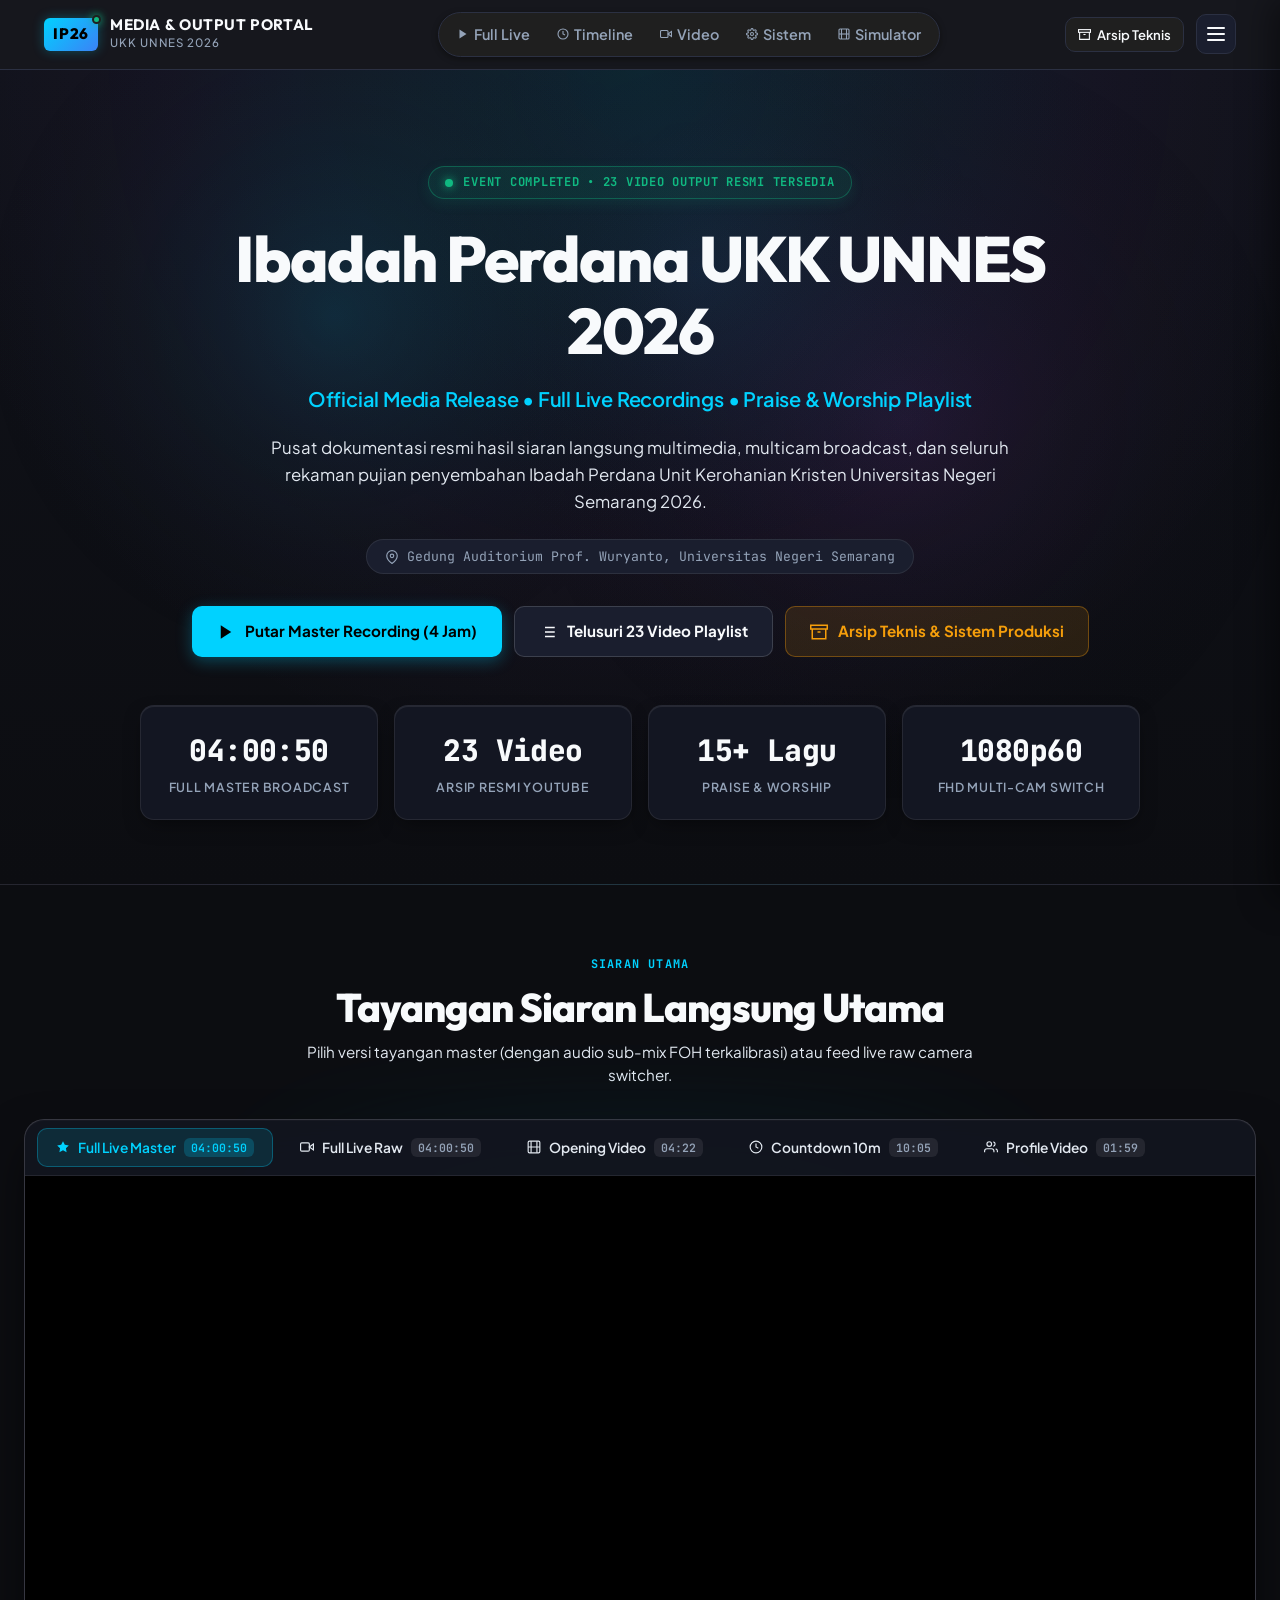
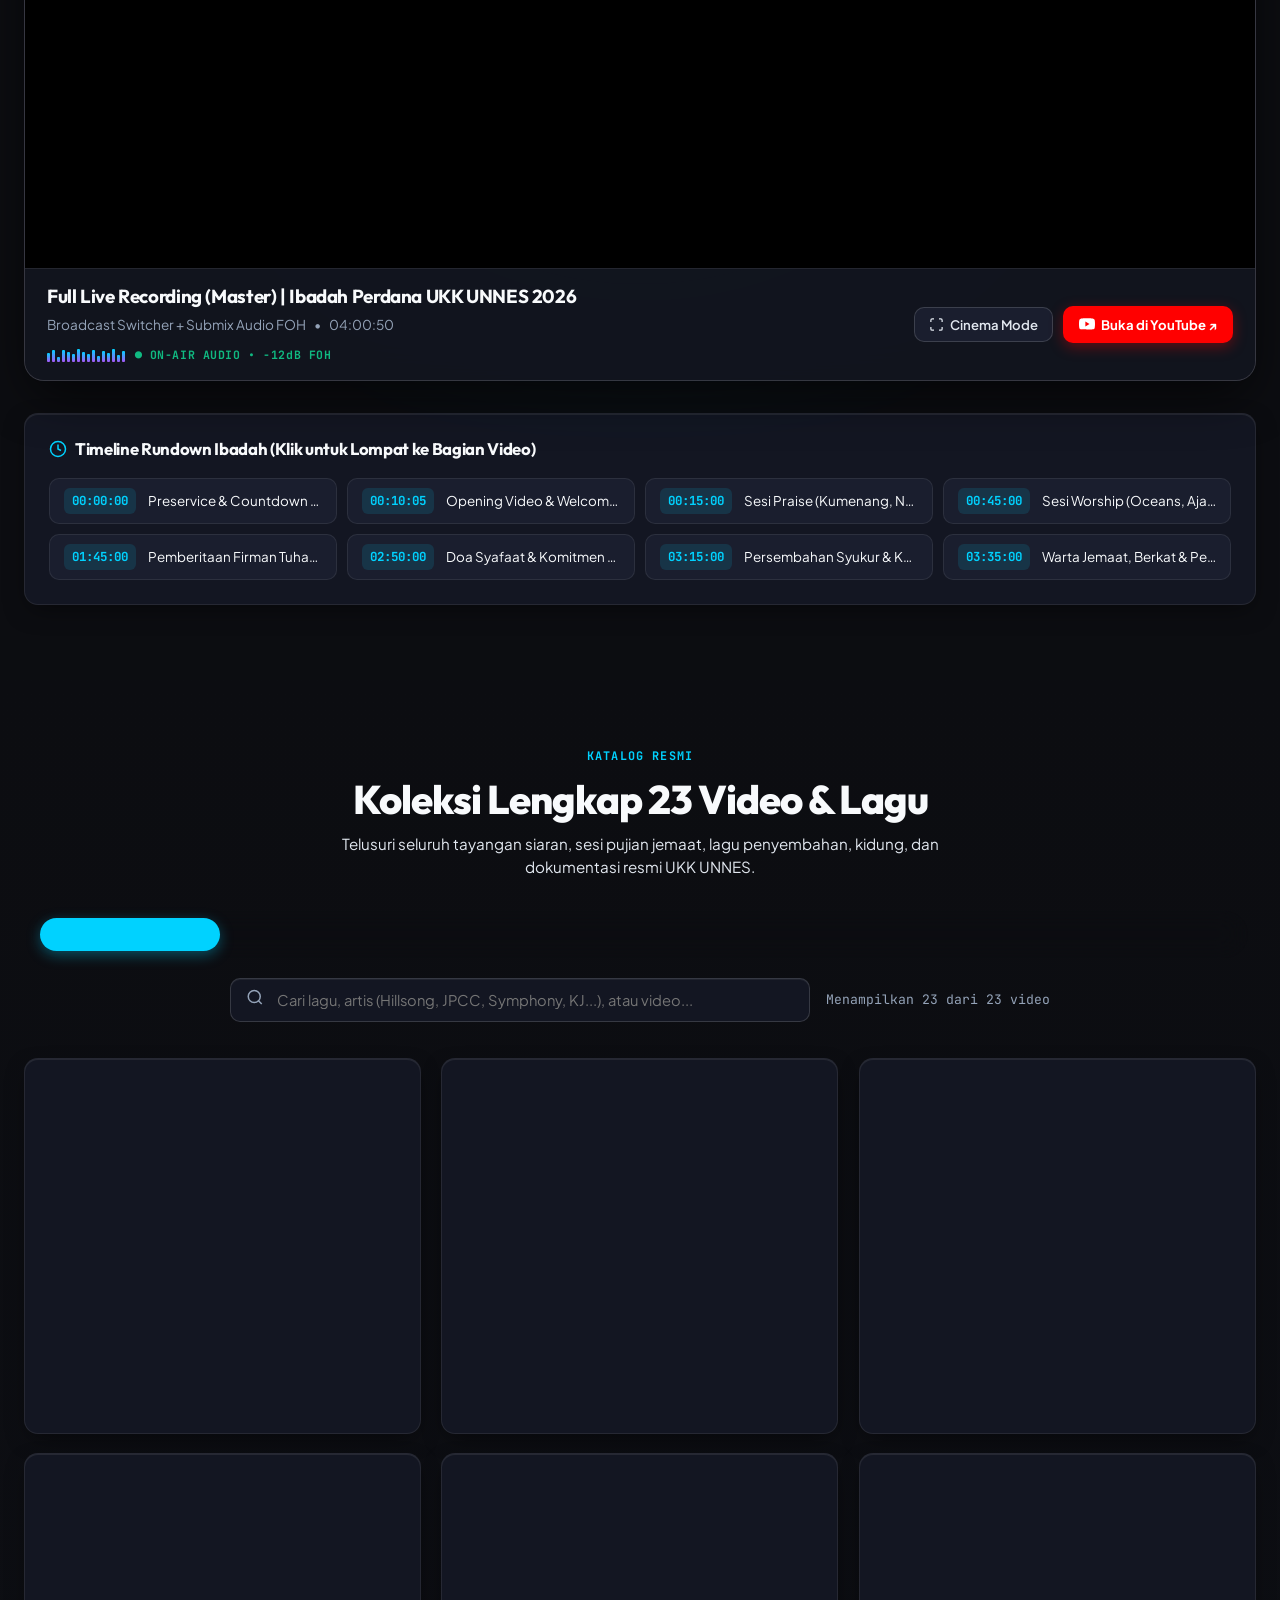
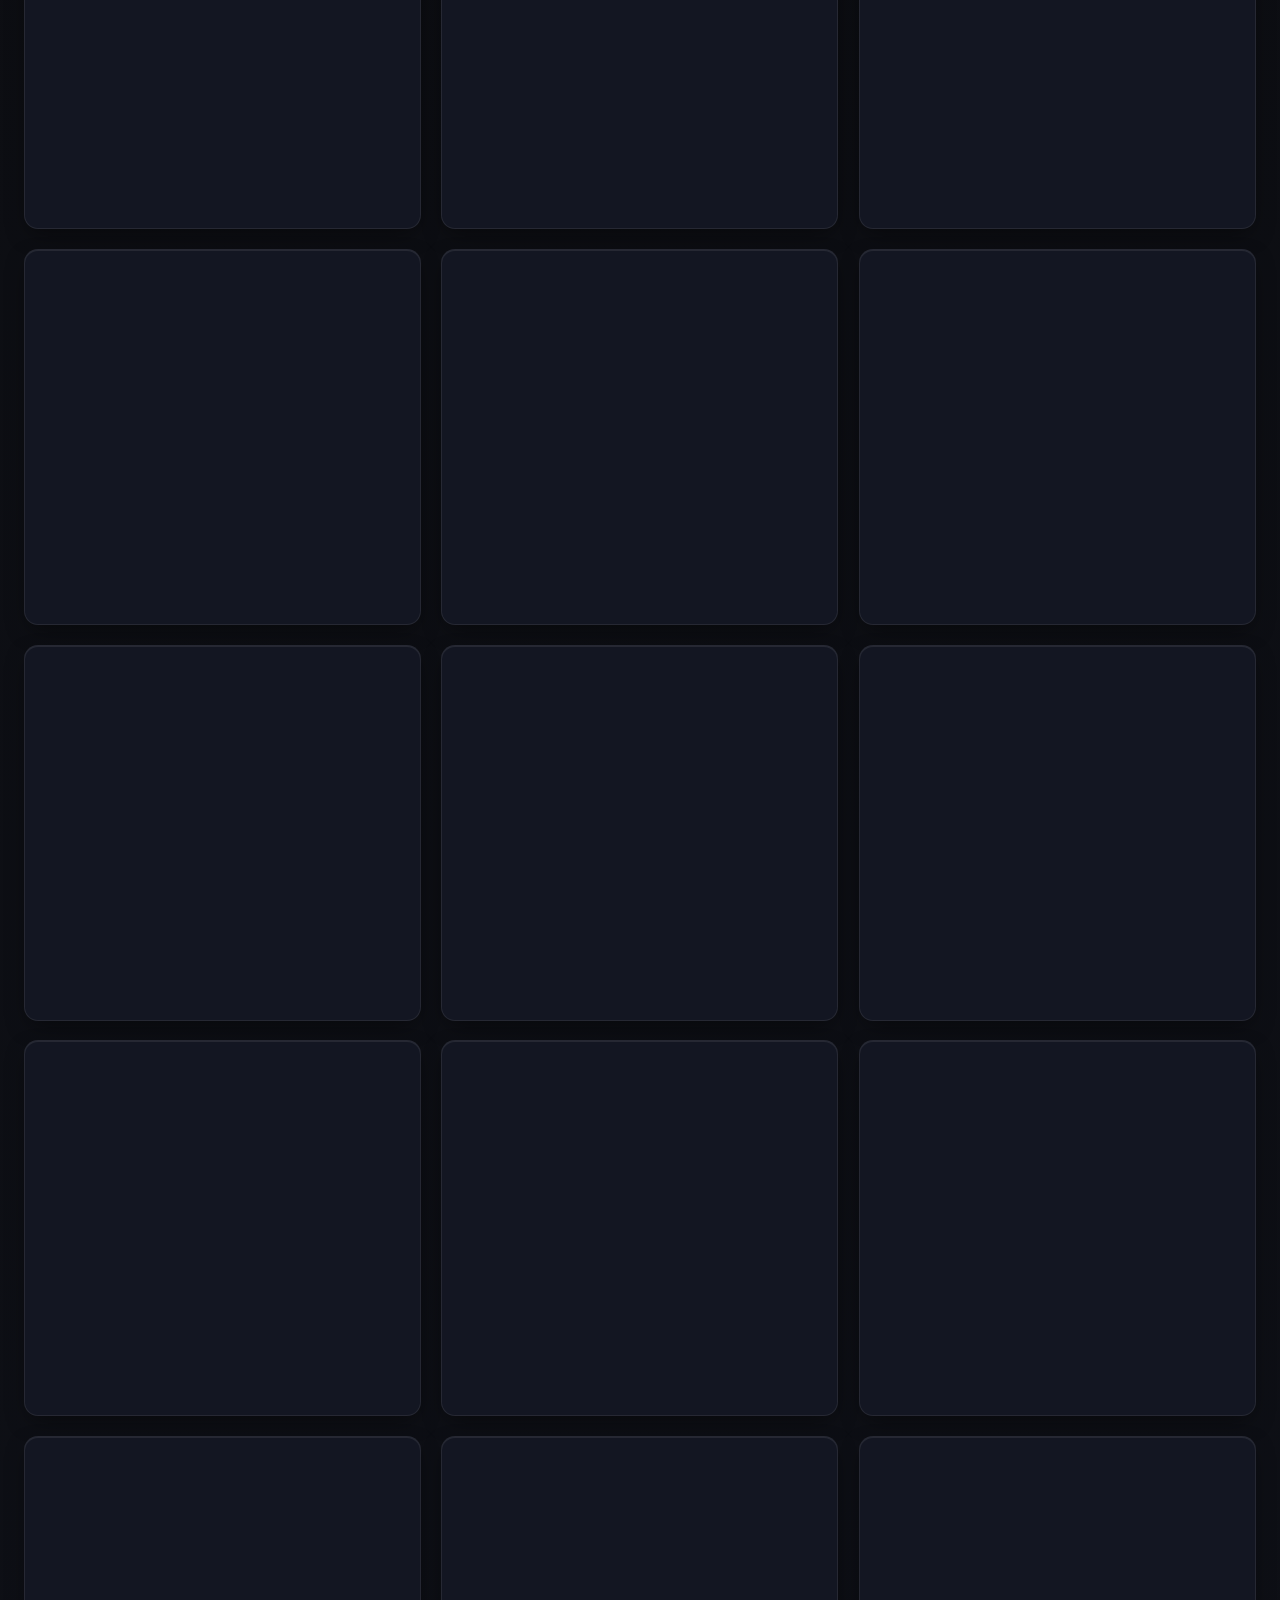
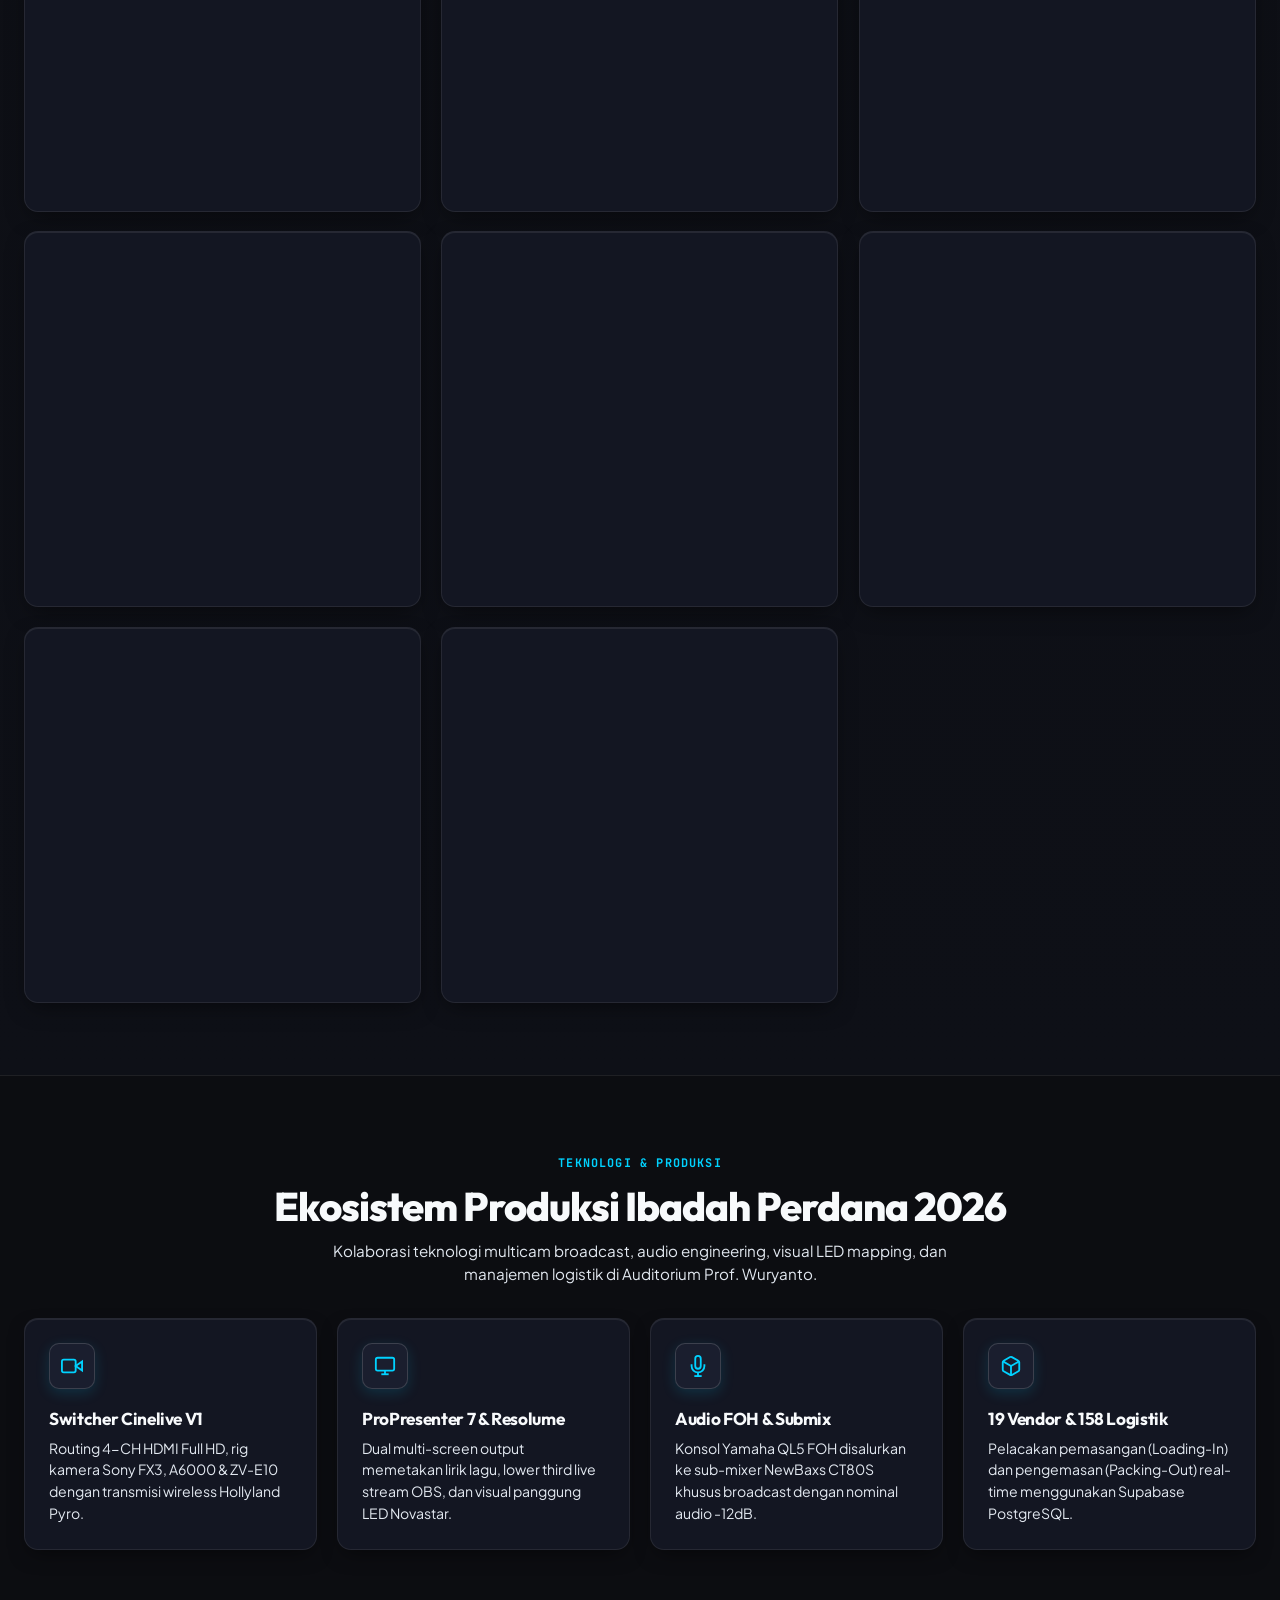
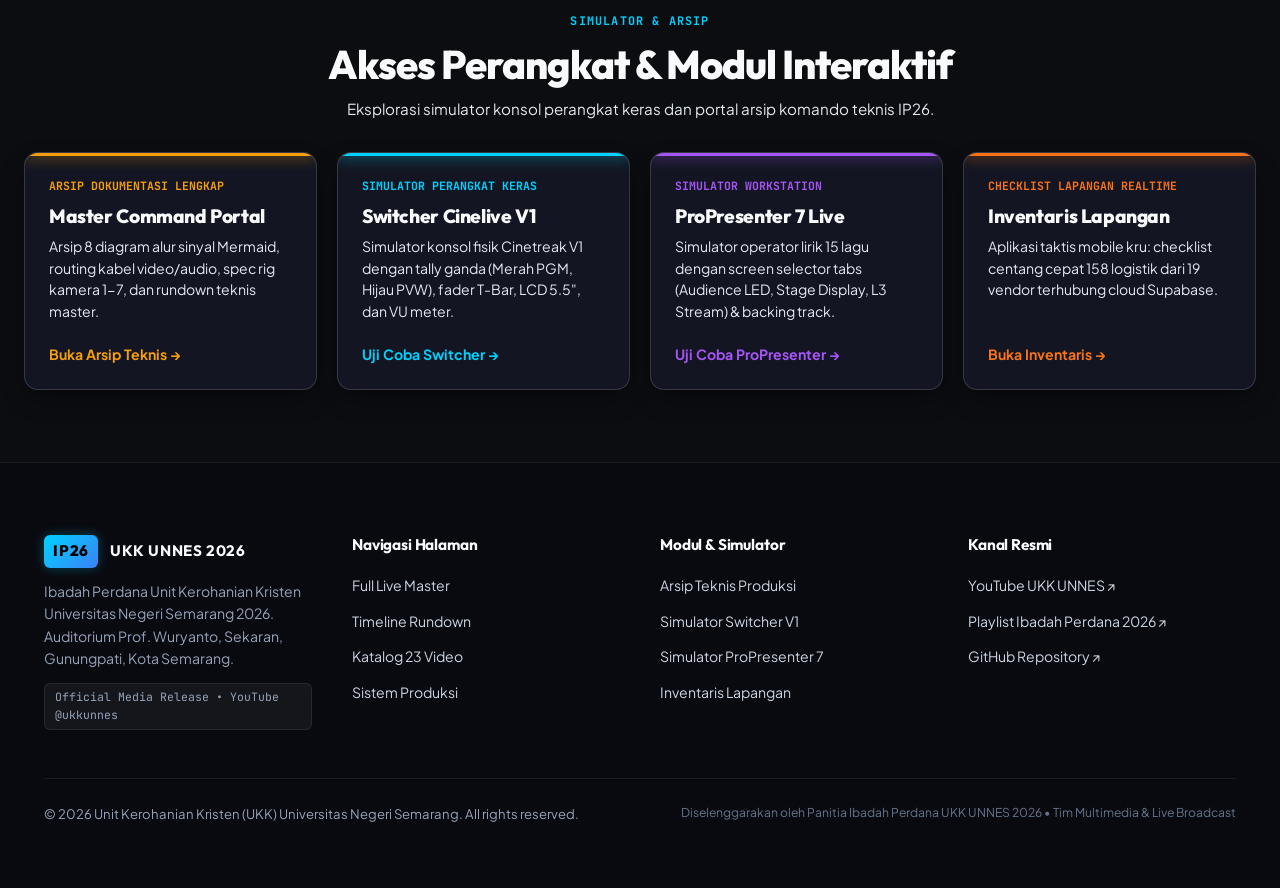
==== commit b78918b5: "fix(footer,antislop): fix footer layout bug, eradicate emojis, harmonize minimalism and contrast acr" ====
--- a/index.html
+++ b/index.html
@@ -572,7 +572,7 @@
   <!-- 6. FOOTER -->
   <!-- ========================================================================= -->
   <footer class="site-footer">
-    <div class="footer-container">
+    <div class="container">
       <div class="footer-grid">
         <div class="footer-brand-col">
           <div class="footer-brand">
--- a/style.css
+++ b/style.css
@@ -48,14 +48,14 @@
   --bg-surface-elevated: #262626;
   --bg-surface-hover: #303030;
 
-  --border-subtle: #333333;
-  --border-strong: #484848;
+  --border-subtle: #2b3042;
+  --border-strong: #3f455e;
   --border-focus: #00d2ff;
 
-  --text-primary: #f5f5f5;
-  --text-secondary: #cccccc;
-  --text-muted: #8e8e8e;
-  --text-inverse: #121212;
+  --text-primary: #f8fafc;
+  --text-secondary: #e2e8f0;
+  --text-muted: #94a3b8;
+  --text-inverse: #0c0d11;
 
   --accent-cyan: #00d2ff;
   --accent-cyan-subtle: rgba(0, 210, 255, 0.12);
@@ -86,14 +86,14 @@
   --bg-surface-elevated: #262626;
   --bg-surface-hover: #303030;
 
-  --border-subtle: #333333;
-  --border-strong: #484848;
+  --border-subtle: #2b3042;
+  --border-strong: #3f455e;
   --border-focus: #00d2ff;
 
-  --text-primary: #f5f5f5;
-  --text-secondary: #cccccc;
-  --text-muted: #8e8e8e;
-  --text-inverse: #121212;
+  --text-primary: #f8fafc;
+  --text-secondary: #e2e8f0;
+  --text-muted: #94a3b8;
+  --text-inverse: #0c0d11;
 
   --accent-cyan: #00d2ff;
   --accent-cyan-subtle: rgba(0, 210, 255, 0.12);
@@ -1771,56 +1771,108 @@
 }
 
 /* --------------------------------------------------------------------------
-   13. FOOTER
+   13. FOOTER (High-Contrast Minimalist Universal Footer)
    -------------------------------------------------------------------------- */
 .site-footer {
-  background: var(--bg-secondary);
-  border-top: 1px solid var(--border-subtle);
-  padding: var(--space-12) 0 calc(var(--dock-height) + var(--space-8));
+  background: #090a0f;
+  border-top: 1px solid rgba(255, 255, 255, 0.08);
+  padding: 4.5rem 0 calc(var(--dock-height, 68px) + 2.5rem);
+  width: 100%;
+  position: relative;
+  z-index: 10;
 }
 
 @media (min-width: 769px) {
   .site-footer {
-    padding-bottom: var(--space-12);
-  }
+    padding-bottom: 4rem;
+  }
+}
+
+.site-footer .container,
+.site-footer .footer-container {
+  width: 100%;
+  max-width: var(--max-width);
+  margin-left: auto;
+  margin-right: auto;
+  padding-left: var(--space-6);
+  padding-right: var(--space-6);
 }
 
 .footer-grid {
   display: grid;
-  grid-template-columns: repeat(auto-fit, minmax(260px, 1fr));
-  gap: var(--space-8);
-  margin-bottom: var(--space-8);
+  grid-template-columns: repeat(auto-fit, minmax(240px, 1fr));
+  gap: 2.5rem;
+  margin-bottom: 3rem;
+}
+
+.footer-brand {
+  display: flex;
+  align-items: center;
+  gap: var(--space-3);
+  margin-bottom: var(--space-3);
 }
 
 .footer-desc {
   font-size: 0.88rem;
-  color: var(--text-muted);
-}
-
-.footer-heading {
-  font-size: 1rem;
+  color: #94a3b8;
+  line-height: 1.6;
   margin-bottom: var(--space-3);
 }
 
-.footer-links ul {
+.footer-meta-pill {
+  display: inline-flex;
+  align-items: center;
+  gap: 6px;
+  background: rgba(255, 255, 255, 0.05);
+  border: 1px solid rgba(255, 255, 255, 0.08);
+  padding: 4px 10px;
+  border-radius: var(--radius-sm);
+  font-family: var(--font-mono);
+  font-size: 0.72rem;
+  color: #94a3b8;
+}
+
+.footer-heading,
+.footer-col-title {
+  font-family: var(--font-display);
+  font-size: 0.96rem;
+  font-weight: 700;
+  color: #f8fafc;
+  letter-spacing: -0.01em;
+  margin-bottom: 1.1rem;
+}
+
+.footer-links ul,
+ul.footer-links {
   display: flex;
   flex-direction: column;
-  gap: var(--space-2);
-}
-
-.footer-links a {
+  gap: 10px;
+  list-style: none;
+  padding: 0;
+  margin: 0;
+}
+
+.footer-links a,
+.footer-links-col a {
   font-size: 0.88rem;
-  color: var(--text-muted);
-}
-
-.footer-links a:hover {
-  color: var(--text-primary);
+  color: #cbd5e1;
+  text-decoration: none;
+  transition: color 150ms ease, transform 150ms ease;
+  display: inline-flex;
+  align-items: center;
+  gap: 6px;
+}
+
+.footer-links a:hover,
+.footer-links-col a:hover {
+  color: var(--accent-cyan);
+  transform: translateX(2px);
 }
 
 .footer-policy-text {
   font-size: 0.82rem;
-  color: var(--text-muted);
-  line-height: 1.5;
+  color: #94a3b8;
+  line-height: 1.55;
 }
 
 .footer-bottom {
@@ -1828,11 +1880,22 @@
   justify-content: space-between;
   align-items: center;
   flex-wrap: wrap;
-  gap: var(--space-3);
+  gap: var(--space-4);
   padding-top: var(--space-6);
-  border-top: 1px solid var(--border-subtle);
-  font-size: 0.8rem;
-  color: var(--text-muted);
+  border-top: 1px solid rgba(255, 255, 255, 0.08);
+  font-size: 0.82rem;
+  color: #94a3b8;
+}
+
+.footer-bottom .copyright {
+  color: #94a3b8;
+  margin: 0;
+}
+
+.footer-bottom .confidential-badge {
+  color: #64748b;
+  margin: 0;
+  font-size: 0.76rem;
 }
 
 /* --------------------------------------------------------------------------
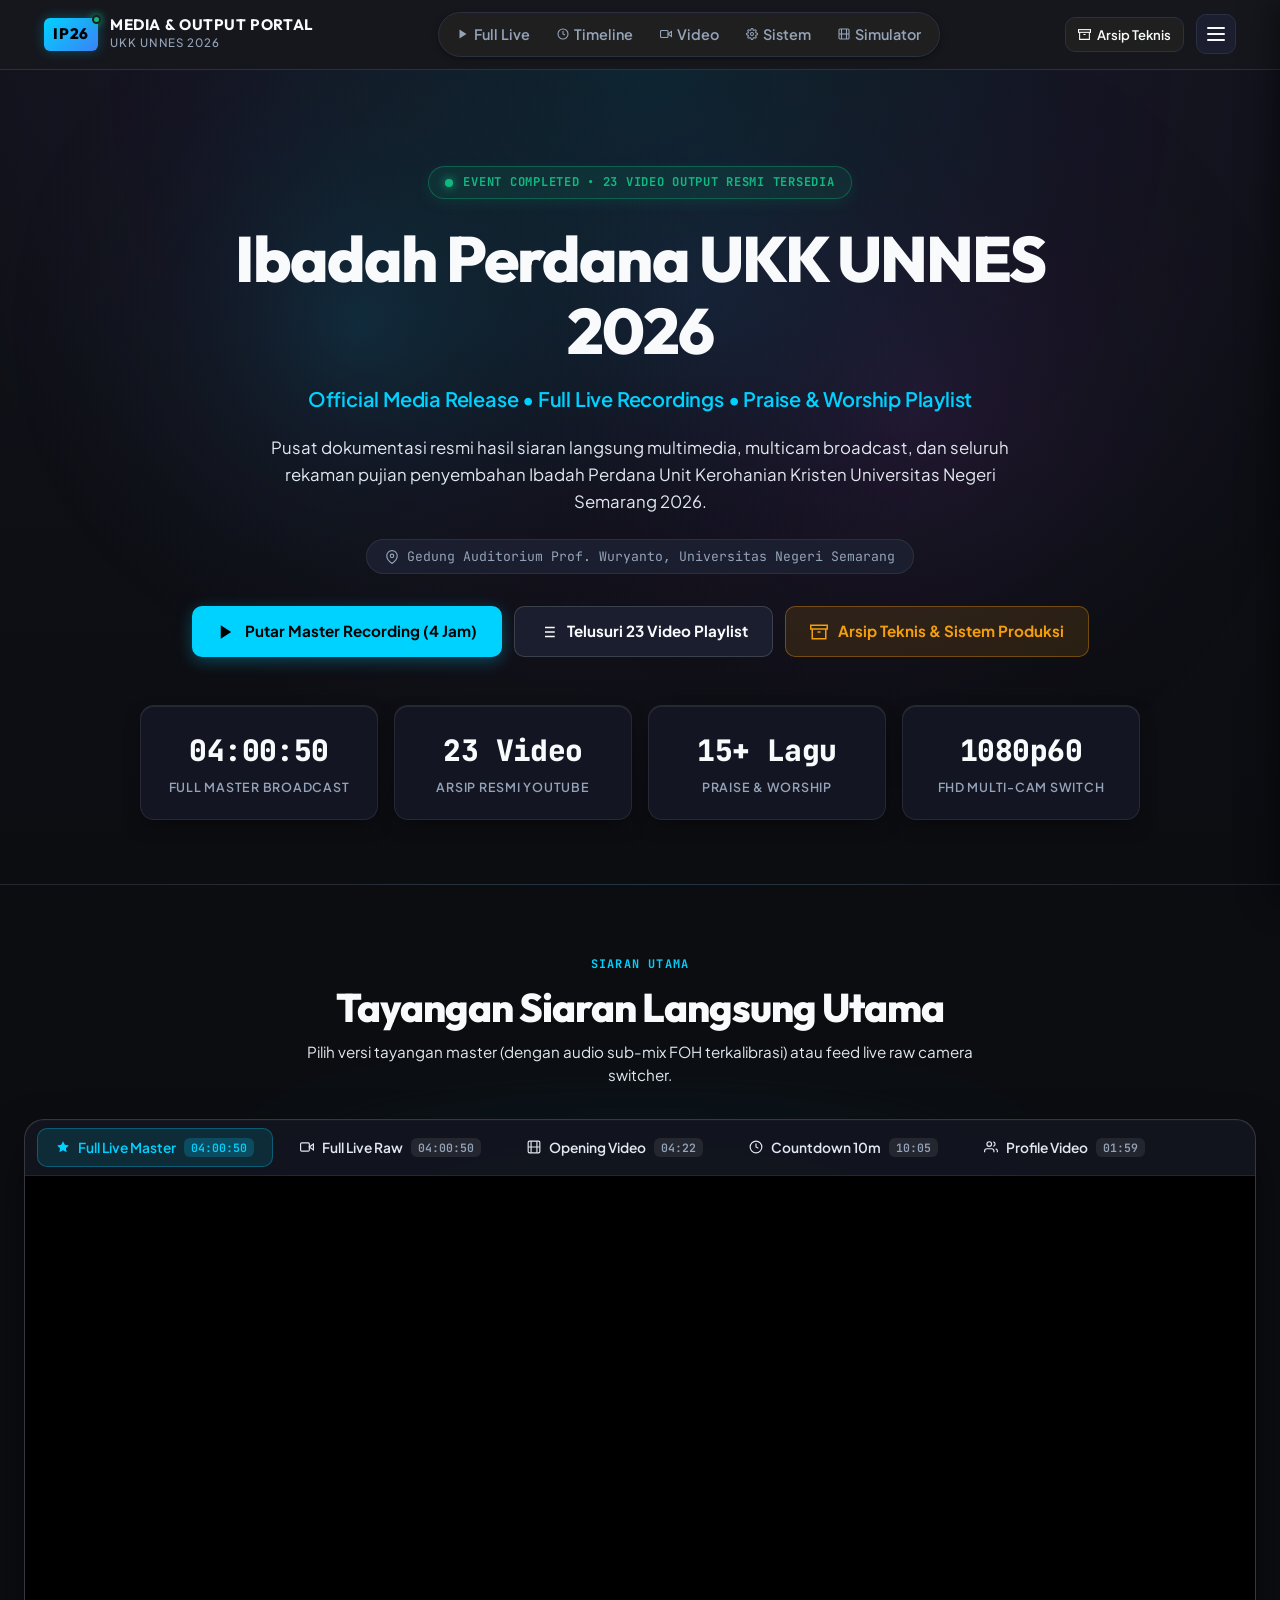
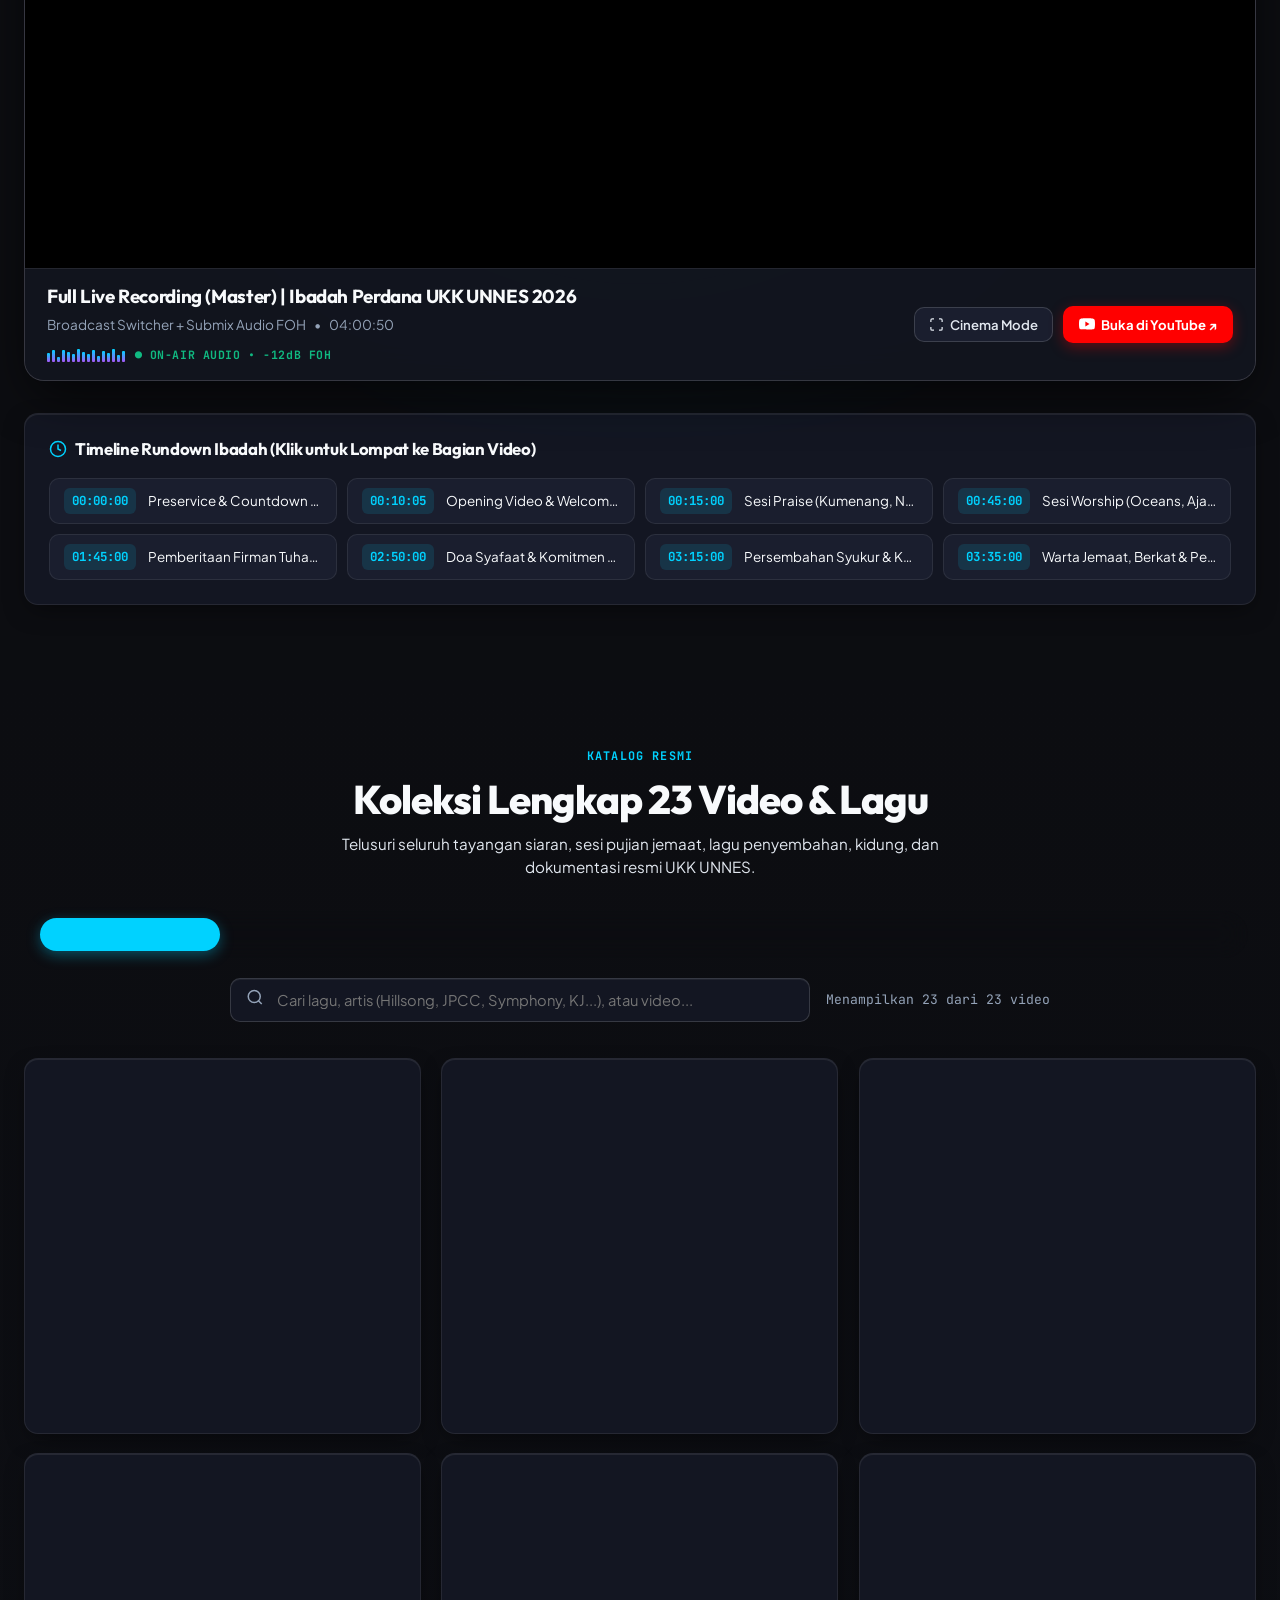
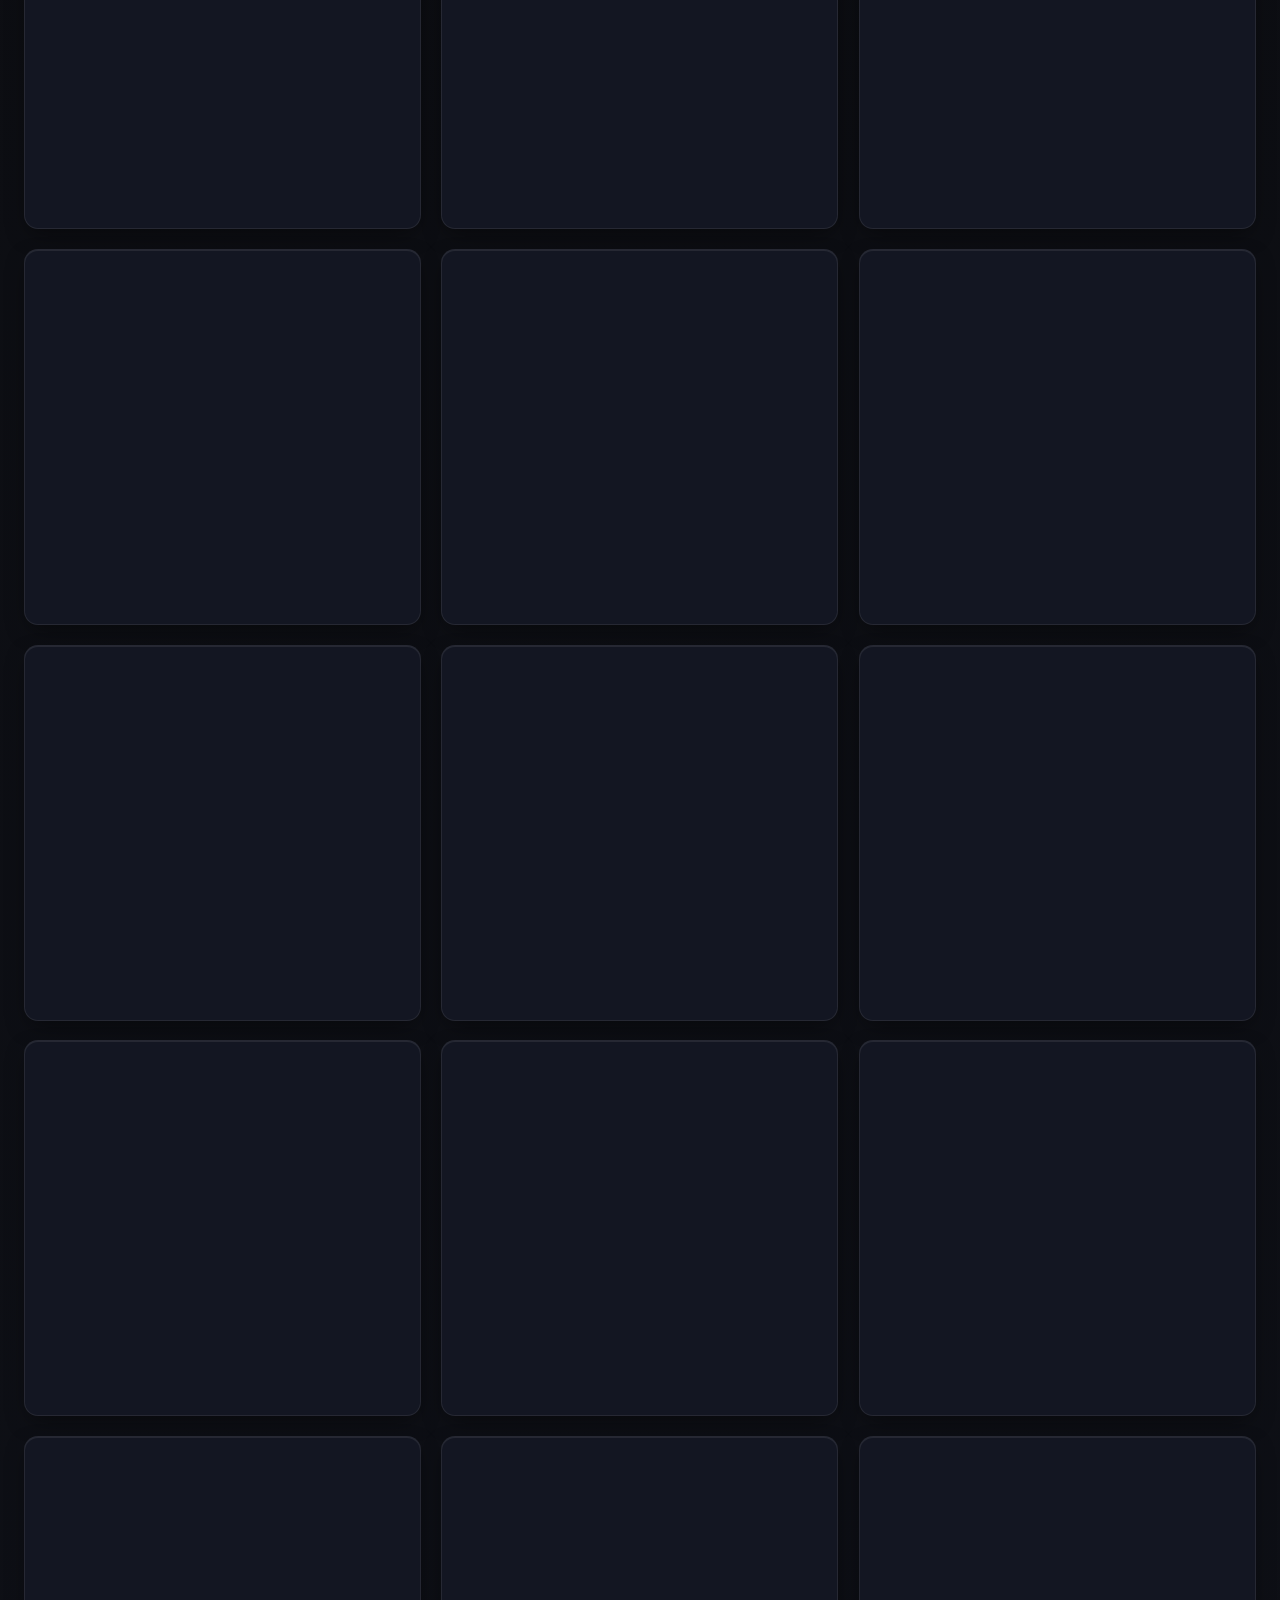
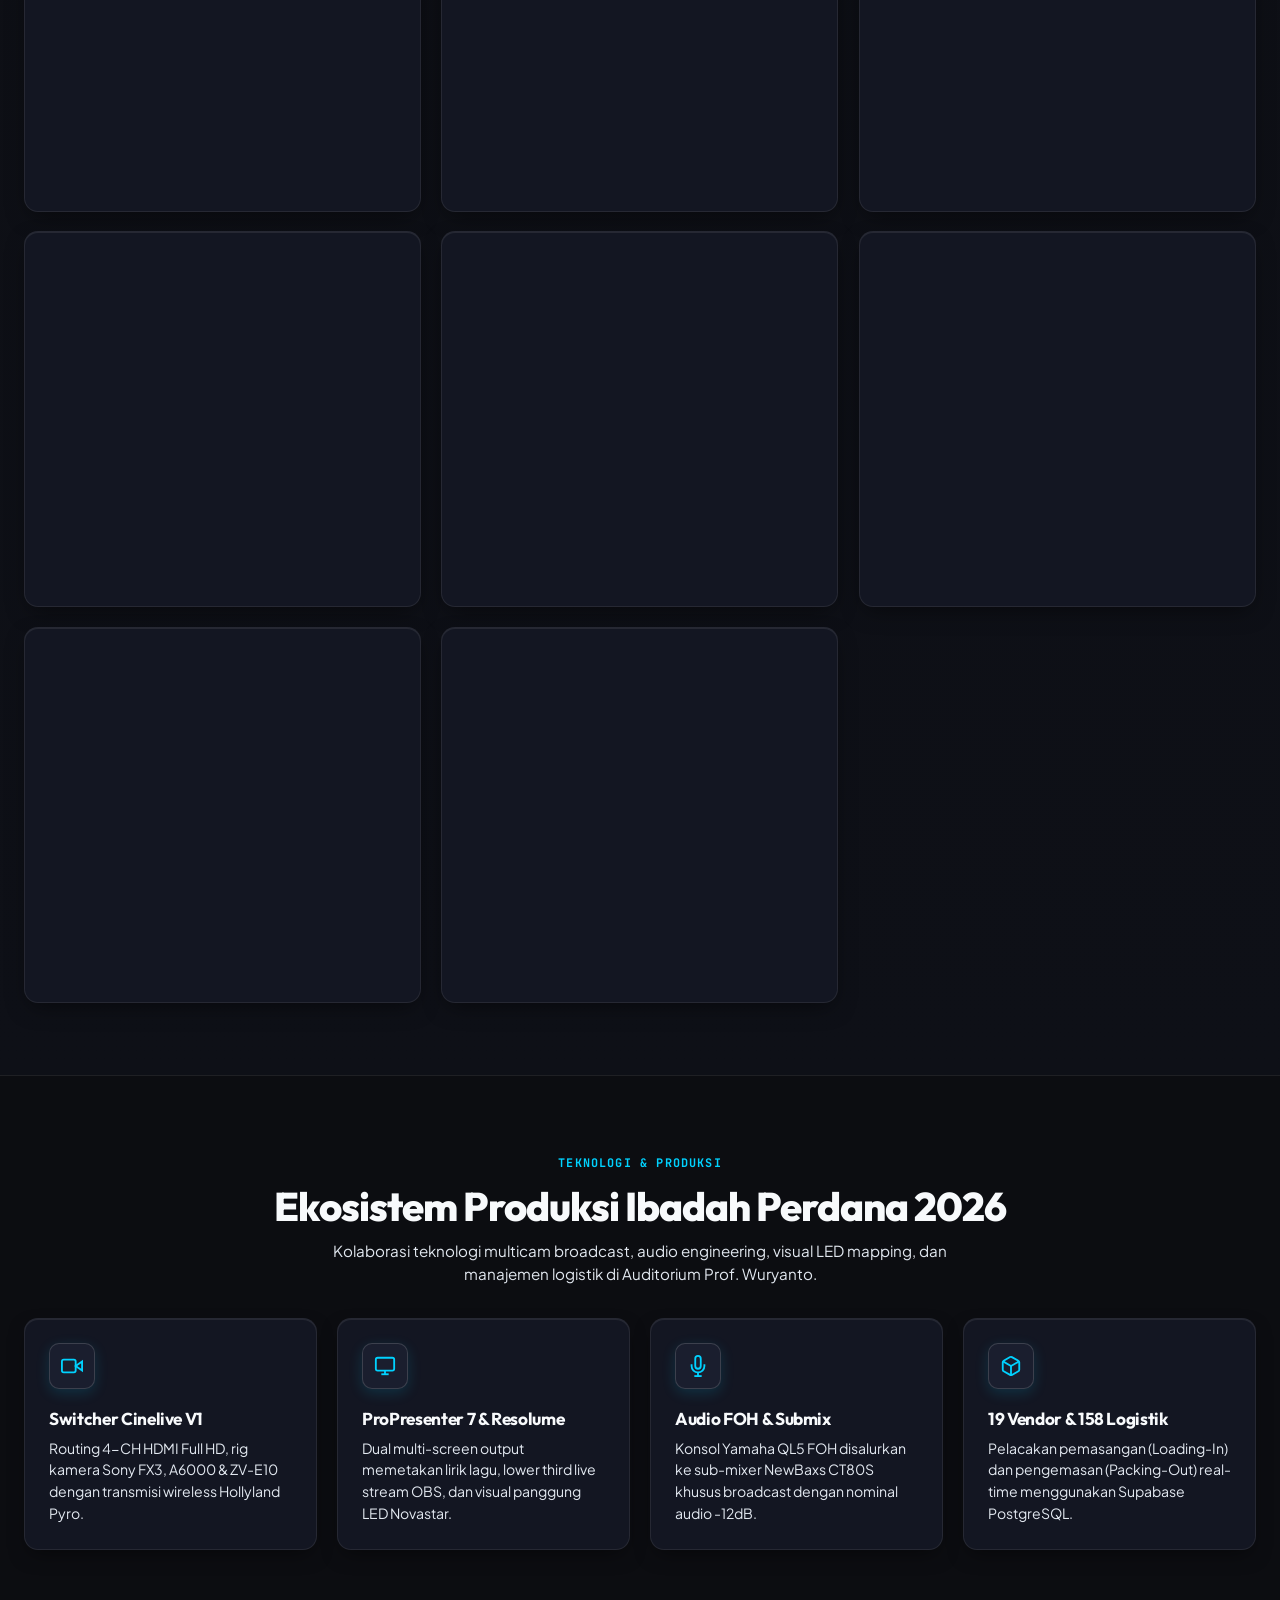
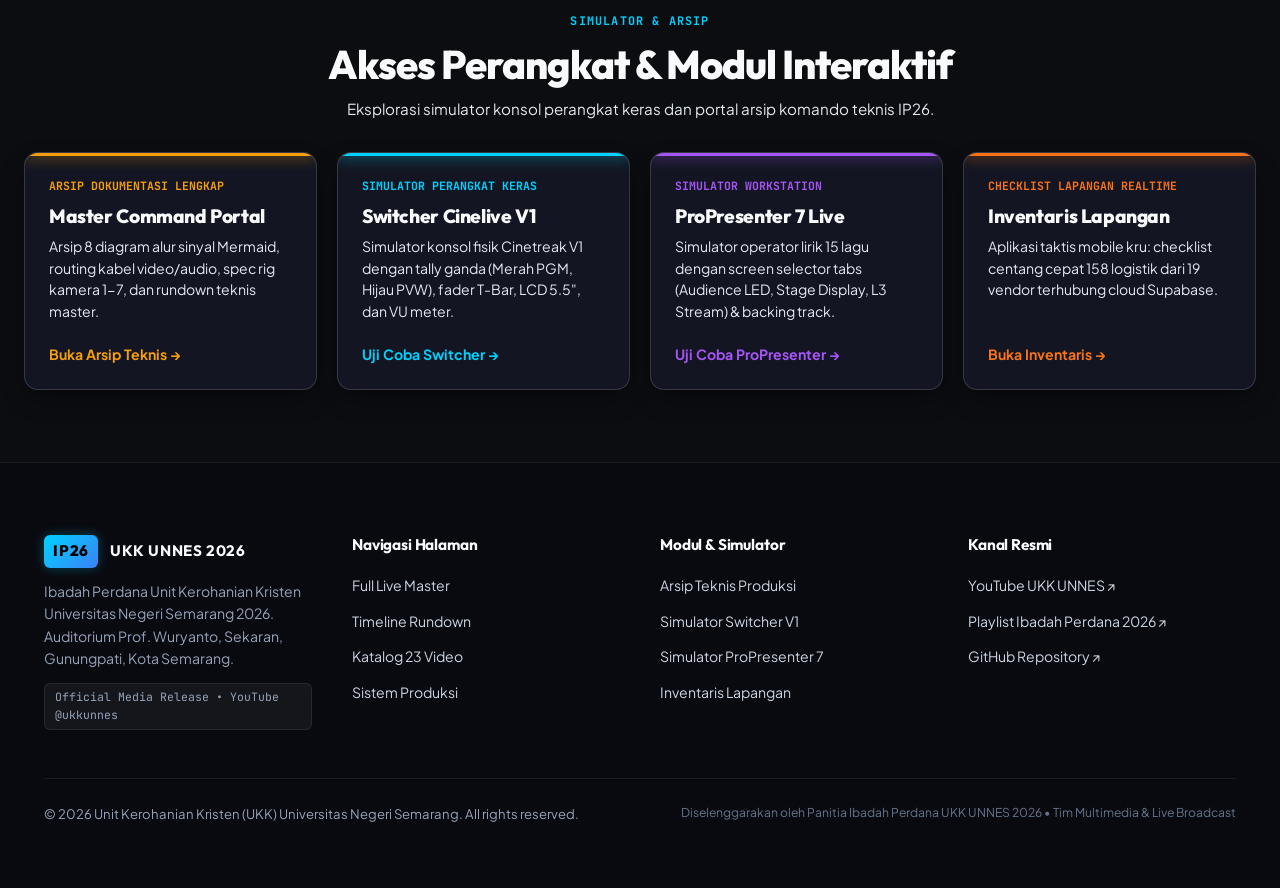
==== commit 31962e4f: "fix(audit,antislop): resolve dead links, standardize SVGs, add SEO metadata, purge em dashes - Dead " ====
--- a/index.html
+++ b/index.html
@@ -631,19 +631,19 @@
   <nav class="mobile-bottom-dock" aria-label="Mobile Navigation">
     <div class="dock-container">
       <a href="index.html" class="dock-item active" aria-label="Halaman Utama">
-        <span class="dock-icon">🏠</span>
+        <span class="dock-icon"><svg width="20" height="20" viewBox="0 0 24 24" fill="none" stroke="currentColor" stroke-width="2" stroke-linecap="round" stroke-linejoin="round"><path d="M3 9l9-7 9 7v11a2 2 0 0 1-2 2H5a2 2 0 0 1-2-2z"></path><polyline points="9 22 9 12 15 12 15 22"></polyline></svg></span>
         <span class="dock-label">Home</span>
       </a>
       <a href="#video-catalog" class="dock-item" aria-label="Koleksi Video">
-        <span class="dock-icon">🎬</span>
+        <span class="dock-icon"><svg width="20" height="20" viewBox="0 0 24 24" fill="none" stroke="currentColor" stroke-width="2" stroke-linecap="round" stroke-linejoin="round"><polygon points="23 7 16 12 23 17 23 7"></polygon><rect x="1" y="5" width="15" height="14" rx="2" ry="2"></rect></svg></span>
         <span class="dock-label">Videos</span>
       </a>
       <a href="archive.html" class="dock-item" aria-label="Arsip Teknis">
-        <span class="dock-icon">📦</span>
+        <span class="dock-icon"><svg width="20" height="20" viewBox="0 0 24 24" fill="none" stroke="currentColor" stroke-width="2" stroke-linecap="round" stroke-linejoin="round"><polyline points="21 8 21 21 3 21 3 8"></polyline><rect x="1" y="3" width="22" height="5"></rect><line x1="10" y1="12" x2="14" y2="12"></line></svg></span>
         <span class="dock-label">Arsip</span>
       </a>
       <button type="button" class="dock-item" id="dock-menu-btn" onclick="document.getElementById('mobile-menu-toggle')?.click()" aria-label="Menu Lengkap">
-        <span class="dock-icon">☰</span>
+        <span class="dock-icon"><svg width="20" height="20" viewBox="0 0 24 24" fill="none" stroke="currentColor" stroke-width="2" stroke-linecap="round" stroke-linejoin="round"><line x1="3" y1="12" x2="21" y2="12"></line><line x1="3" y1="6" x2="21" y2="6"></line><line x1="3" y1="18" x2="21" y2="18"></line></svg></span>
         <span class="dock-label">Menu</span>
       </button>
     </div>
@@ -670,7 +670,7 @@
             <ul class="drawer-nav-list">
         <li>
           <a href="index.html" class="drawer-nav-link active">
-            <span class="drawer-link-icon">🏠</span>
+            <span class="drawer-link-icon"><svg width="18" height="18" viewBox="0 0 24 24" fill="none" stroke="currentColor" stroke-width="2" stroke-linecap="round" stroke-linejoin="round"><path d="M3 9l9-7 9 7v11a2 2 0 0 1-2 2H5a2 2 0 0 1-2-2z"></path><polyline points="9 22 9 12 15 12 15 22"></polyline></svg></span>
             <div class="drawer-link-text">
               <strong>Home</strong>
               <small>Hasil Siaran &amp; Playlist Video</small>
@@ -679,7 +679,7 @@
         </li>
         <li>
           <a href="archive.html" class="drawer-nav-link">
-            <span class="drawer-link-icon">📦</span>
+            <span class="drawer-link-icon"><svg width="18" height="18" viewBox="0 0 24 24" fill="none" stroke="currentColor" stroke-width="2" stroke-linecap="round" stroke-linejoin="round"><polyline points="21 8 21 21 3 21 3 8"></polyline><rect x="1" y="3" width="22" height="5"></rect><line x1="10" y1="12" x2="14" y2="12"></line></svg></span>
             <div class="drawer-link-text">
               <strong>Archive</strong>
               <small>Arsip Teknis &amp; Sistem Produksi</small>
@@ -688,7 +688,7 @@
         </li>
         <li>
           <a href="inventory.html" class="drawer-nav-link">
-            <span class="drawer-link-icon">📋</span>
+            <span class="drawer-link-icon"><svg width="18" height="18" viewBox="0 0 24 24" fill="none" stroke="currentColor" stroke-width="2" stroke-linecap="round" stroke-linejoin="round"><path d="M16 4h2a2 2 0 0 1 2 2v14a2 2 0 0 1-2 2H6a2 2 0 0 1-2-2V6a2 2 0 0 1 2-2h2"></path><rect x="8" y="2" width="8" height="4" rx="1" ry="1"></rect><line x1="9" y1="11" x2="15" y2="11"></line><line x1="9" y1="15" x2="13" y2="15"></line></svg></span>
             <div class="drawer-link-text">
               <strong>Inventory</strong>
               <small>Checklist Lapangan 19 Vendor</small>
@@ -697,7 +697,7 @@
         </li>
         <li>
           <a href="switcher.html" class="drawer-nav-link">
-            <span class="drawer-link-icon">🎛️</span>
+            <span class="drawer-link-icon"><svg width="18" height="18" viewBox="0 0 24 24" fill="none" stroke="currentColor" stroke-width="2" stroke-linecap="round" stroke-linejoin="round"><line x1="4" y1="21" x2="4" y2="14"></line><line x1="4" y1="10" x2="4" y2="3"></line><line x1="12" y1="21" x2="12" y2="12"></line><line x1="12" y1="8" x2="12" y2="3"></line><line x1="20" y1="21" x2="20" y2="16"></line><line x1="20" y1="12" x2="20" y2="3"></line><line x1="1" y1="14" x2="7" y2="14"></line><line x1="9" y1="8" x2="15" y2="8"></line><line x1="17" y1="16" x2="23" y2="16"></line></svg></span>
             <div class="drawer-link-text">
               <strong>Switcher</strong>
               <small>Simulator Cinelive V1 Desktop</small>
@@ -706,7 +706,7 @@
         </li>
         <li>
           <a href="presenter.html" class="drawer-nav-link">
-            <span class="drawer-link-icon">🎶</span>
+            <span class="drawer-link-icon"><svg width="18" height="18" viewBox="0 0 24 24" fill="none" stroke="currentColor" stroke-width="2" stroke-linecap="round" stroke-linejoin="round"><path d="M9 18V5l12-2v13"></path><circle cx="6" cy="18" r="3"></circle><circle cx="18" cy="16" r="3"></circle></svg></span>
             <div class="drawer-link-text">
               <strong>Presenter</strong>
               <small>Simulator ProPresenter 7</small>
--- a/style.css
+++ b/style.css
@@ -1,5 +1,5 @@
 /* ==========================================================================
-   IP26 PRODUCTION PORTAL — MASTER STYLESHEET
+   IP26 PRODUCTION PORTAL | MASTER STYLESHEET
    Design Language: Utilitarian Broadcast Command (Dual Theme: Dark Slate & Warm Linen)
    ========================================================================== */
 
@@ -2104,6 +2104,22 @@
   font-size: 1.25rem;
   line-height: 1;
   flex-shrink: 0;
+  display: flex;
+  align-items: center;
+  justify-content: center;
+}
+
+.drawer-link-icon svg {
+  width: 20px;
+  height: 20px;
+  stroke: var(--text-muted);
+  transition: stroke 0.2s ease, transform 0.2s ease;
+}
+
+.drawer-nav-link:hover .drawer-link-icon svg,
+.drawer-nav-link.active .drawer-link-icon svg {
+  stroke: var(--accent-cyan);
+  transform: scale(1.08);
 }
 
 .drawer-link-text {
@@ -2238,6 +2254,16 @@
 .dock-icon {
   font-size: 1.25rem;
   line-height: 1;
+  display: flex;
+  align-items: center;
+  justify-content: center;
+}
+
+.dock-icon svg {
+  width: 20px;
+  height: 20px;
+  stroke: currentColor;
+  transition: transform 0.2s cubic-bezier(0.34, 1.56, 0.64, 1);
 }
 
 .dock-item:hover, .dock-item.active {
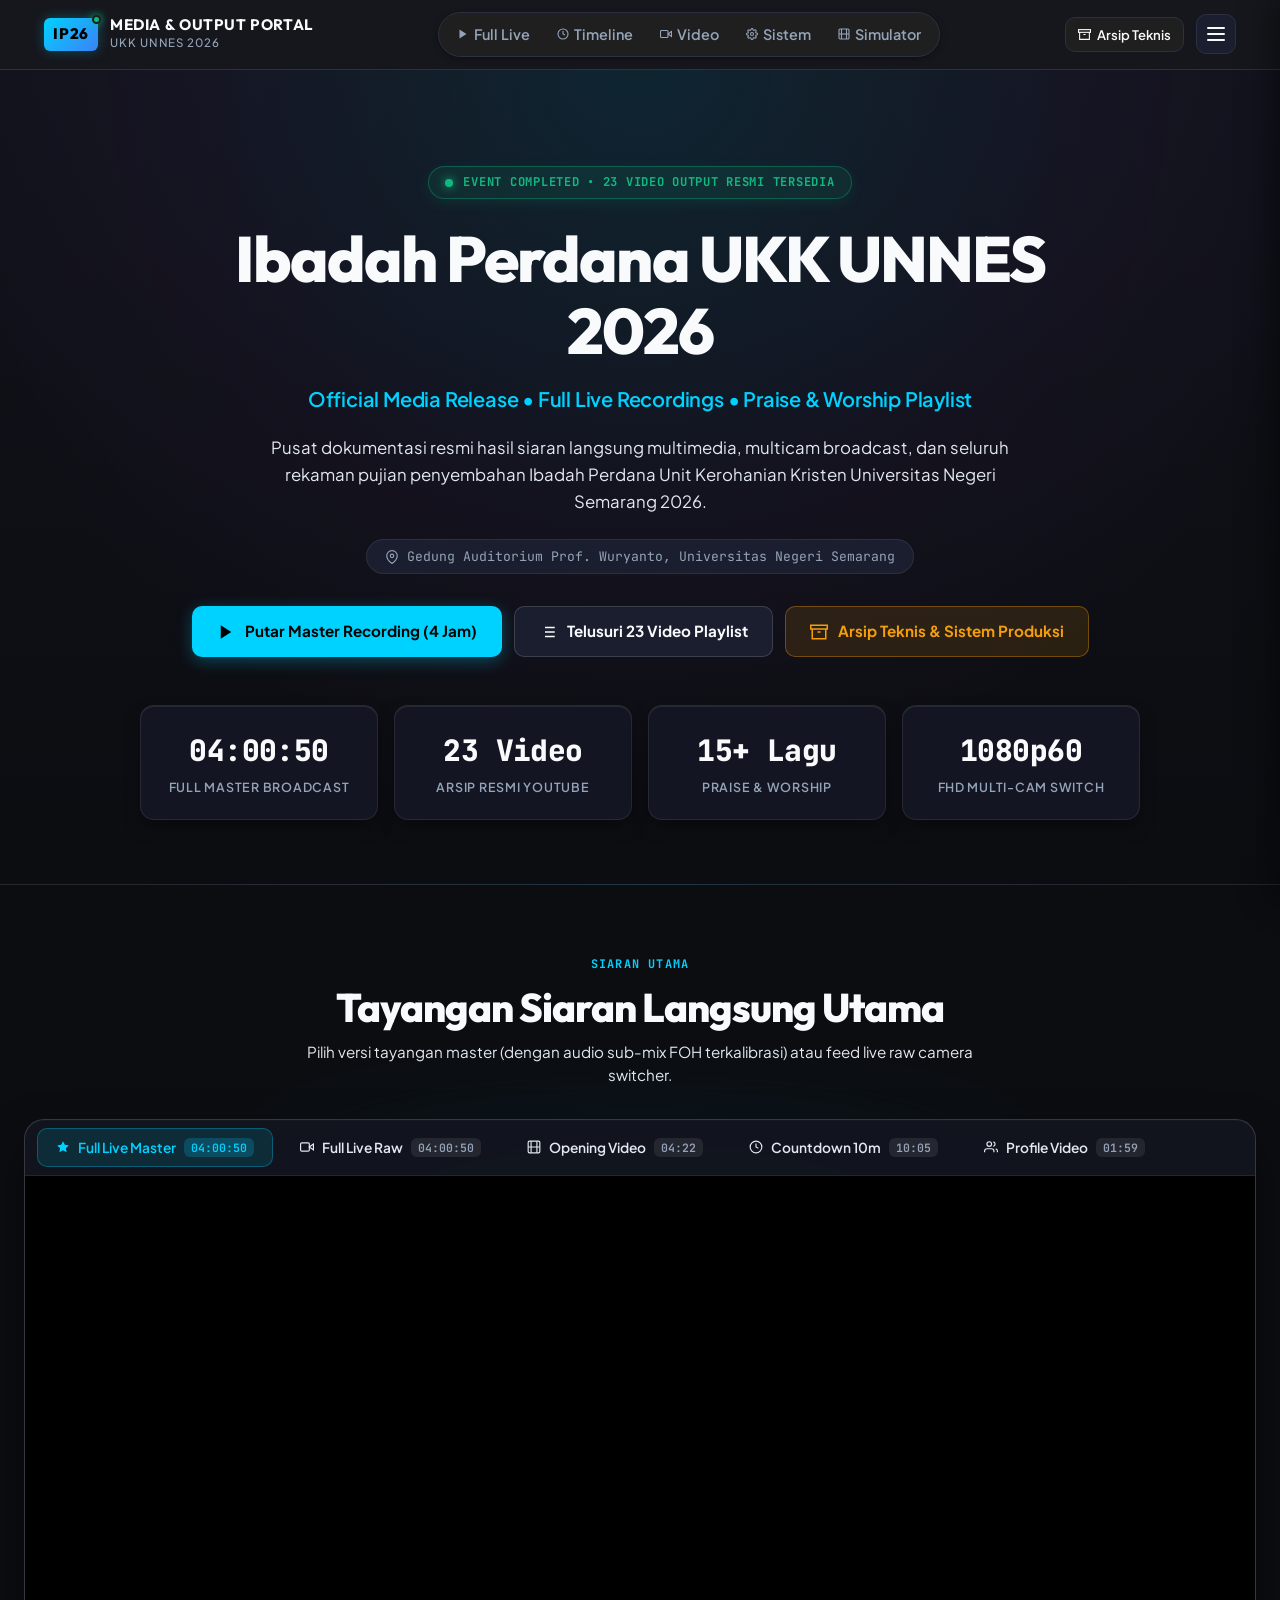
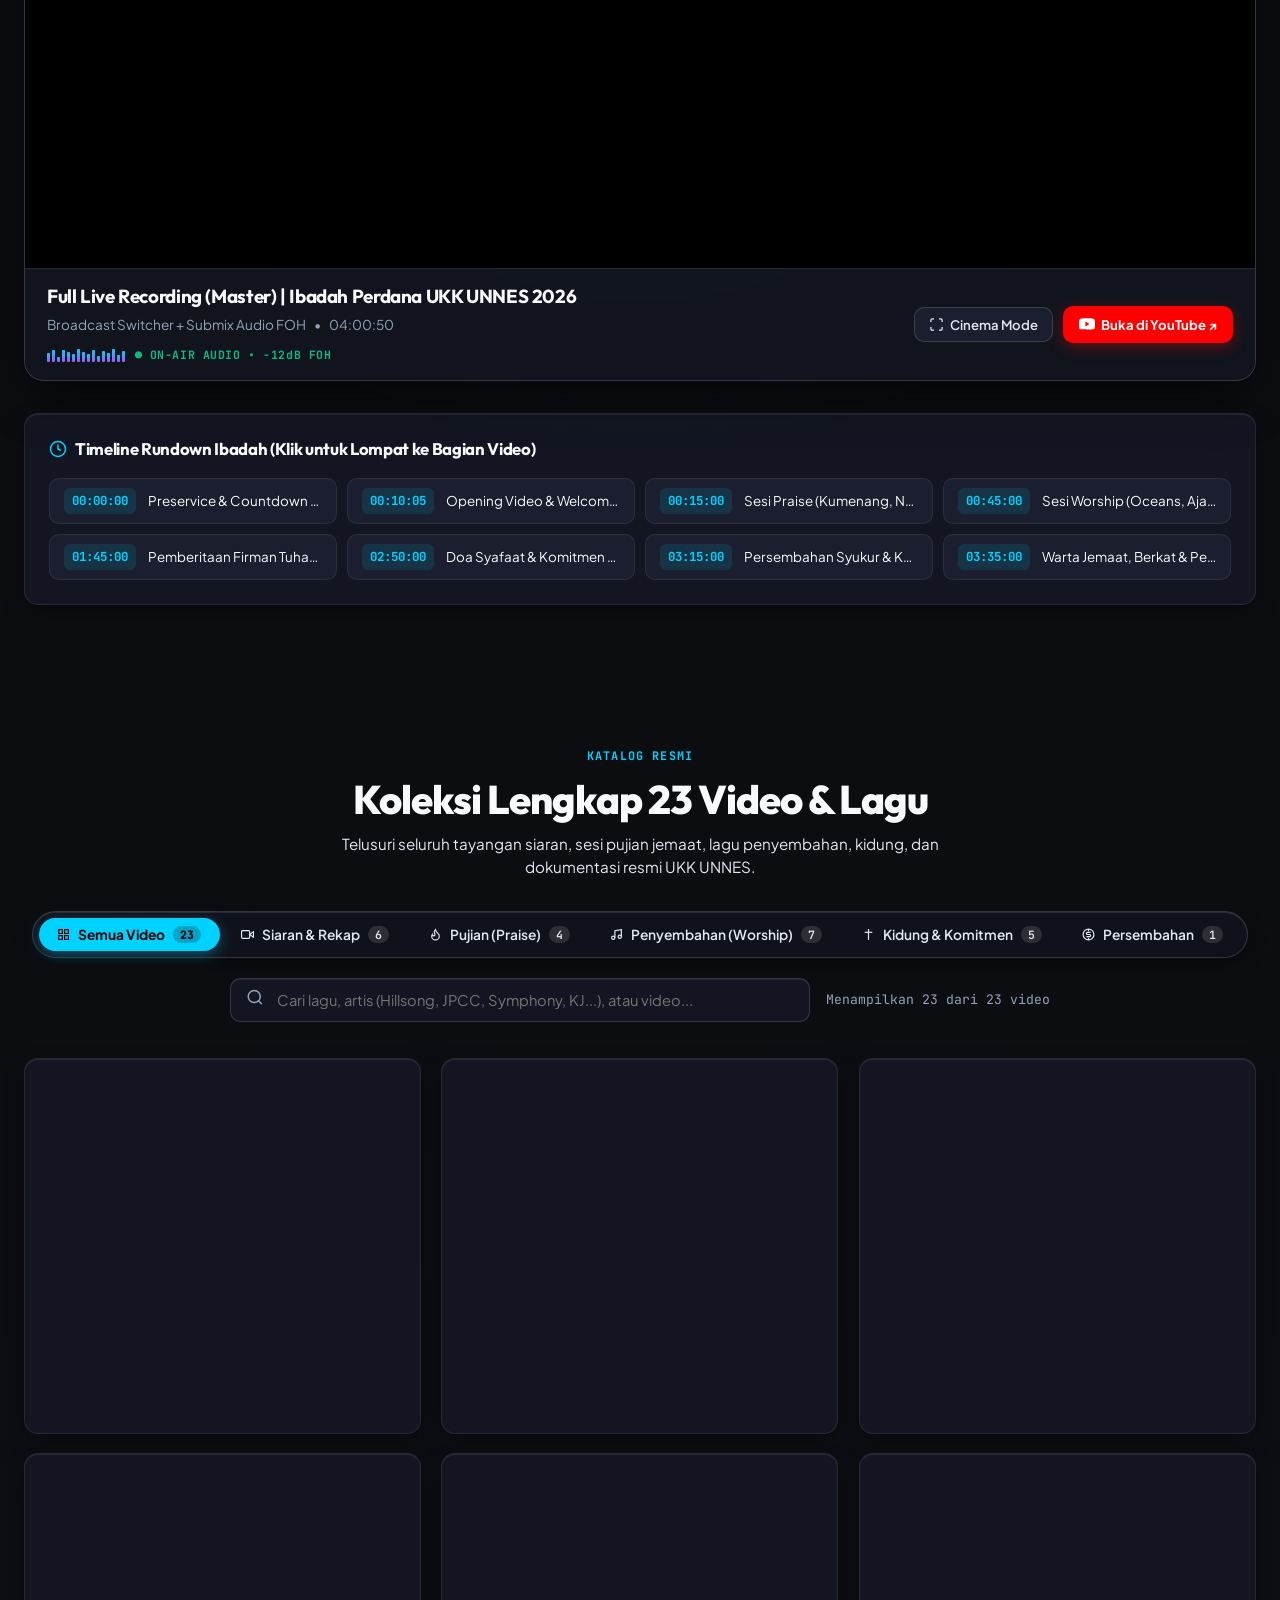
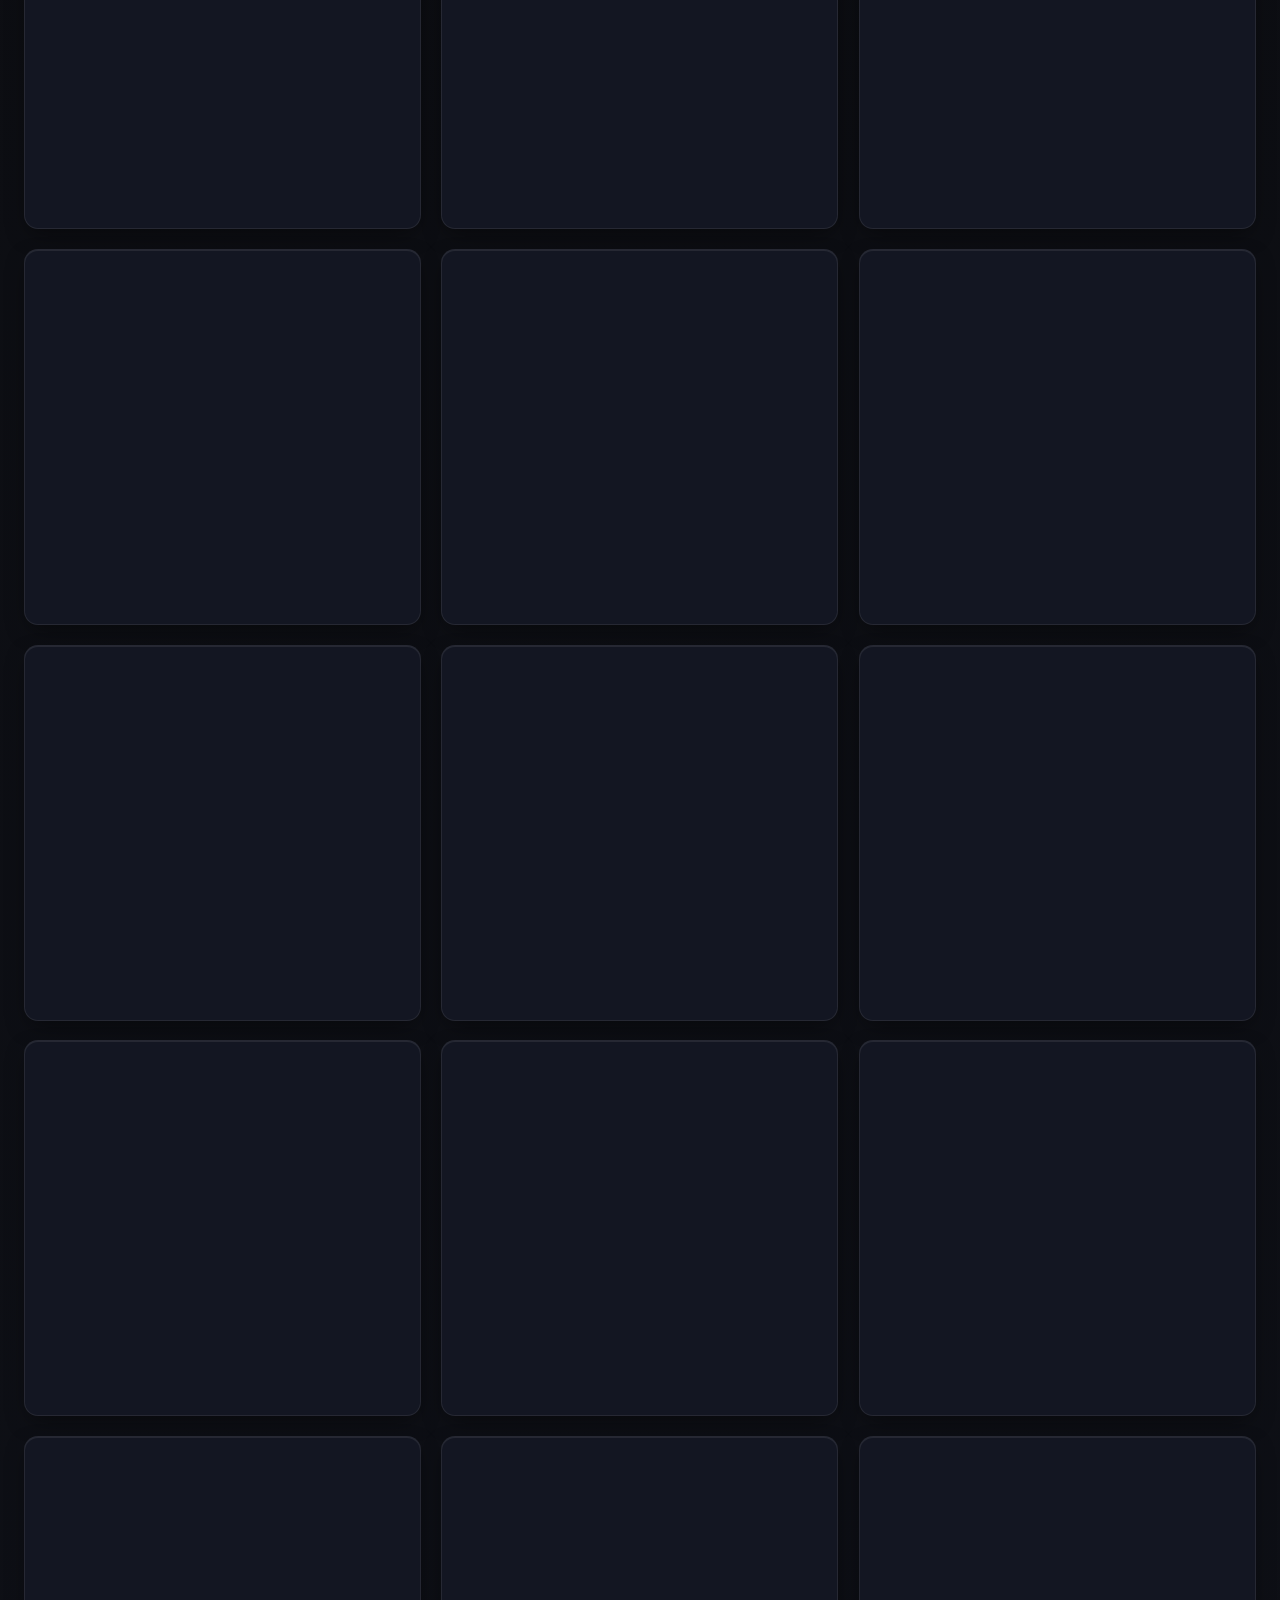
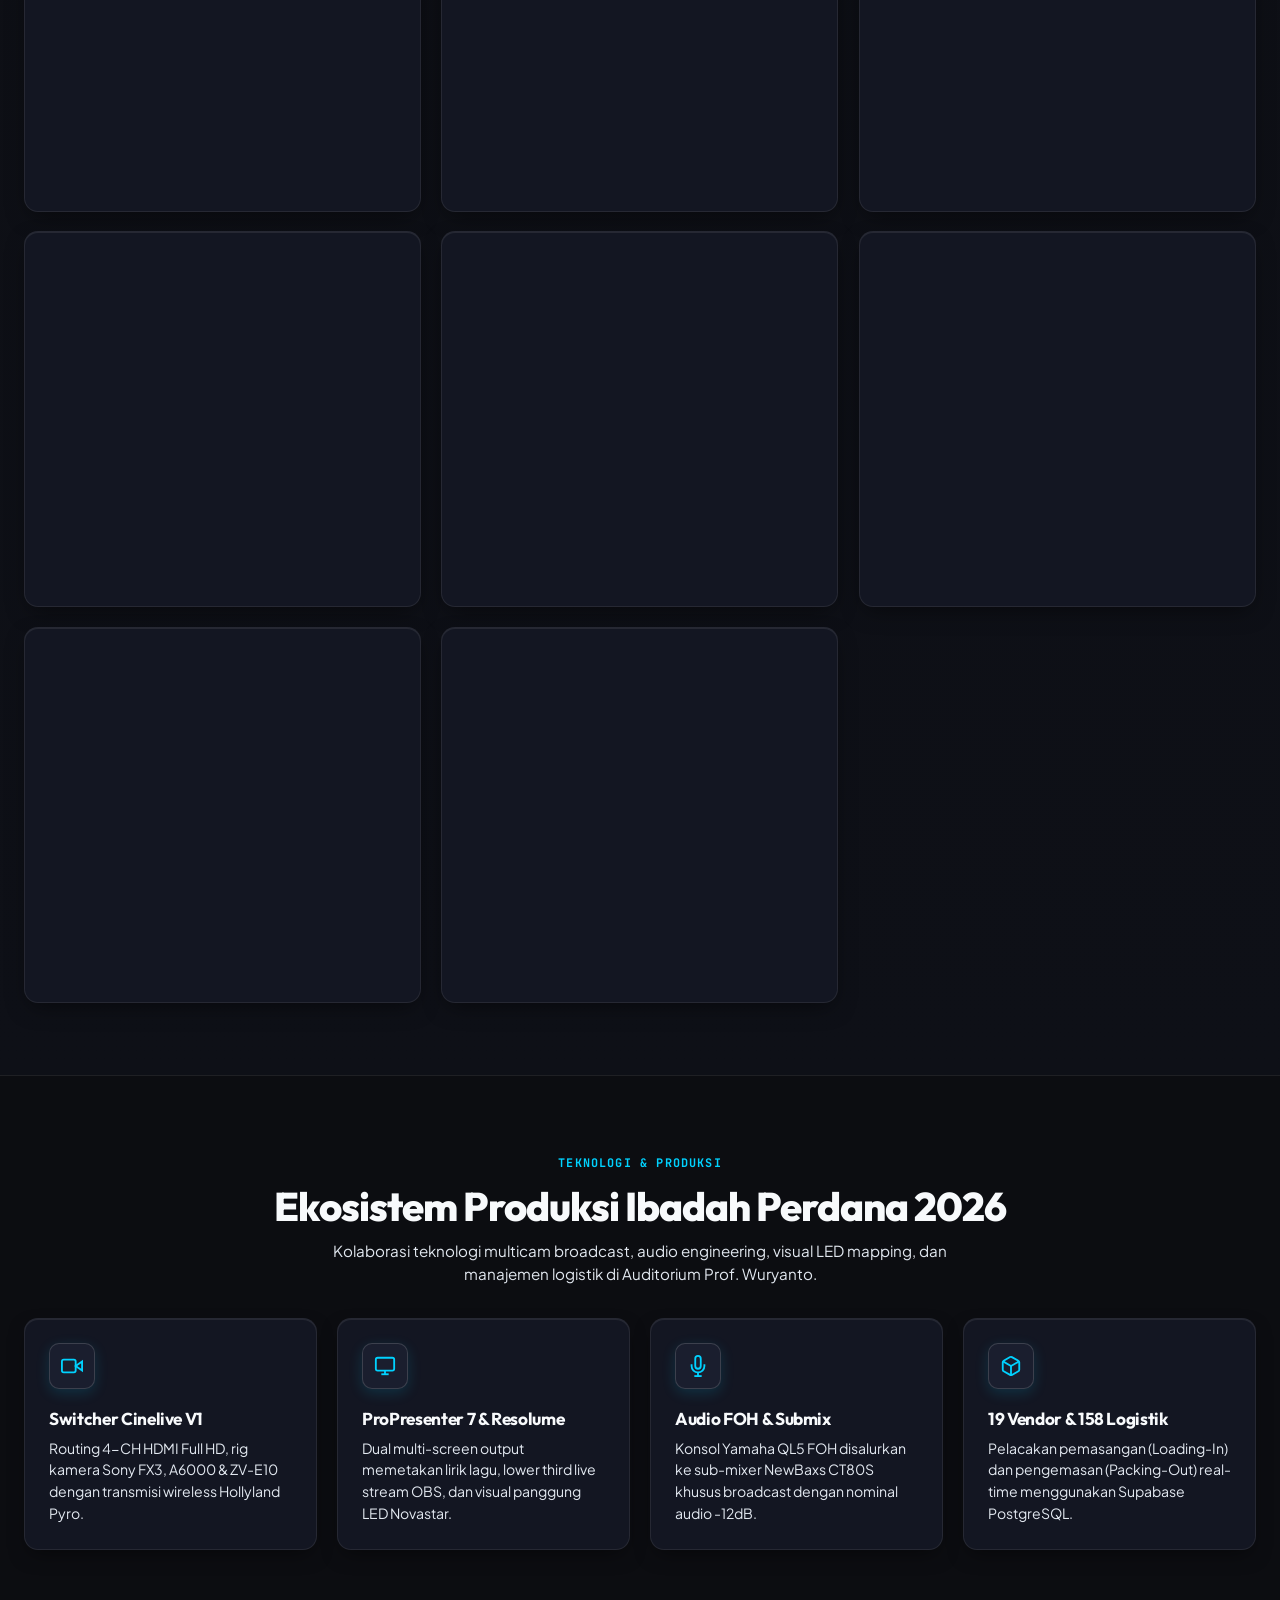
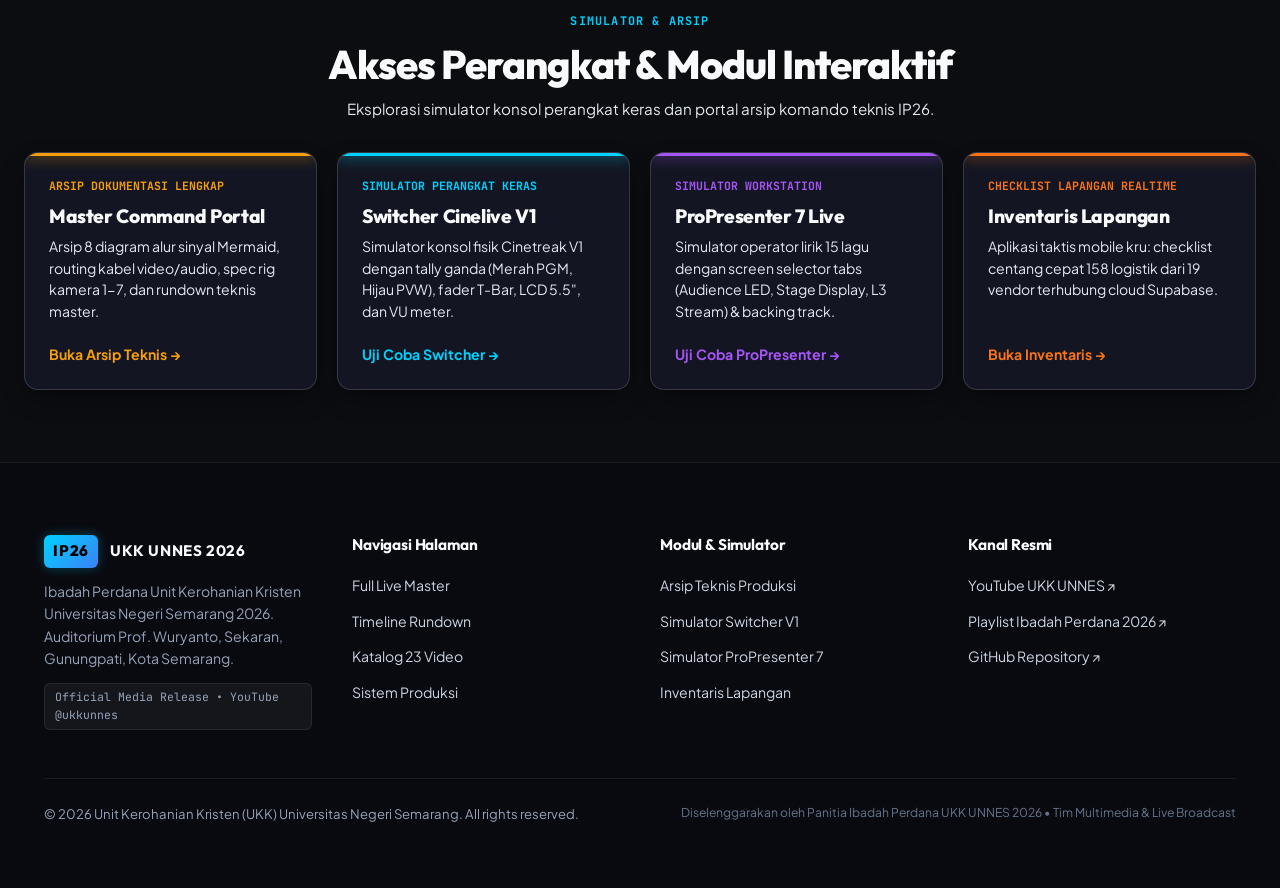
==== commit 7a1d8036: "chore: update username references from zzdree to zzdevxx" ====
--- a/index.html
+++ b/index.html
@@ -613,7 +613,7 @@
           <ul class="footer-links">
             <li><a href="https://www.youtube.com/@ukkunnes" target="_blank" rel="noopener noreferrer">YouTube UKK UNNES ↗</a></li>
             <li><a href="https://www.youtube.com/playlist?list=PLEVOqIQGdsZw" target="_blank" rel="noopener noreferrer">Playlist Ibadah Perdana 2026 ↗</a></li>
-            <li><a href="https://github.com/zzdree/ip26-production" target="_blank" rel="noopener noreferrer">GitHub Repository ↗</a></li>
+            <li><a href="https://github.com/zzdevxx/ip26-production" target="_blank" rel="noopener noreferrer">GitHub Repository ↗</a></li>
           </ul>
         </div>
       </div>
